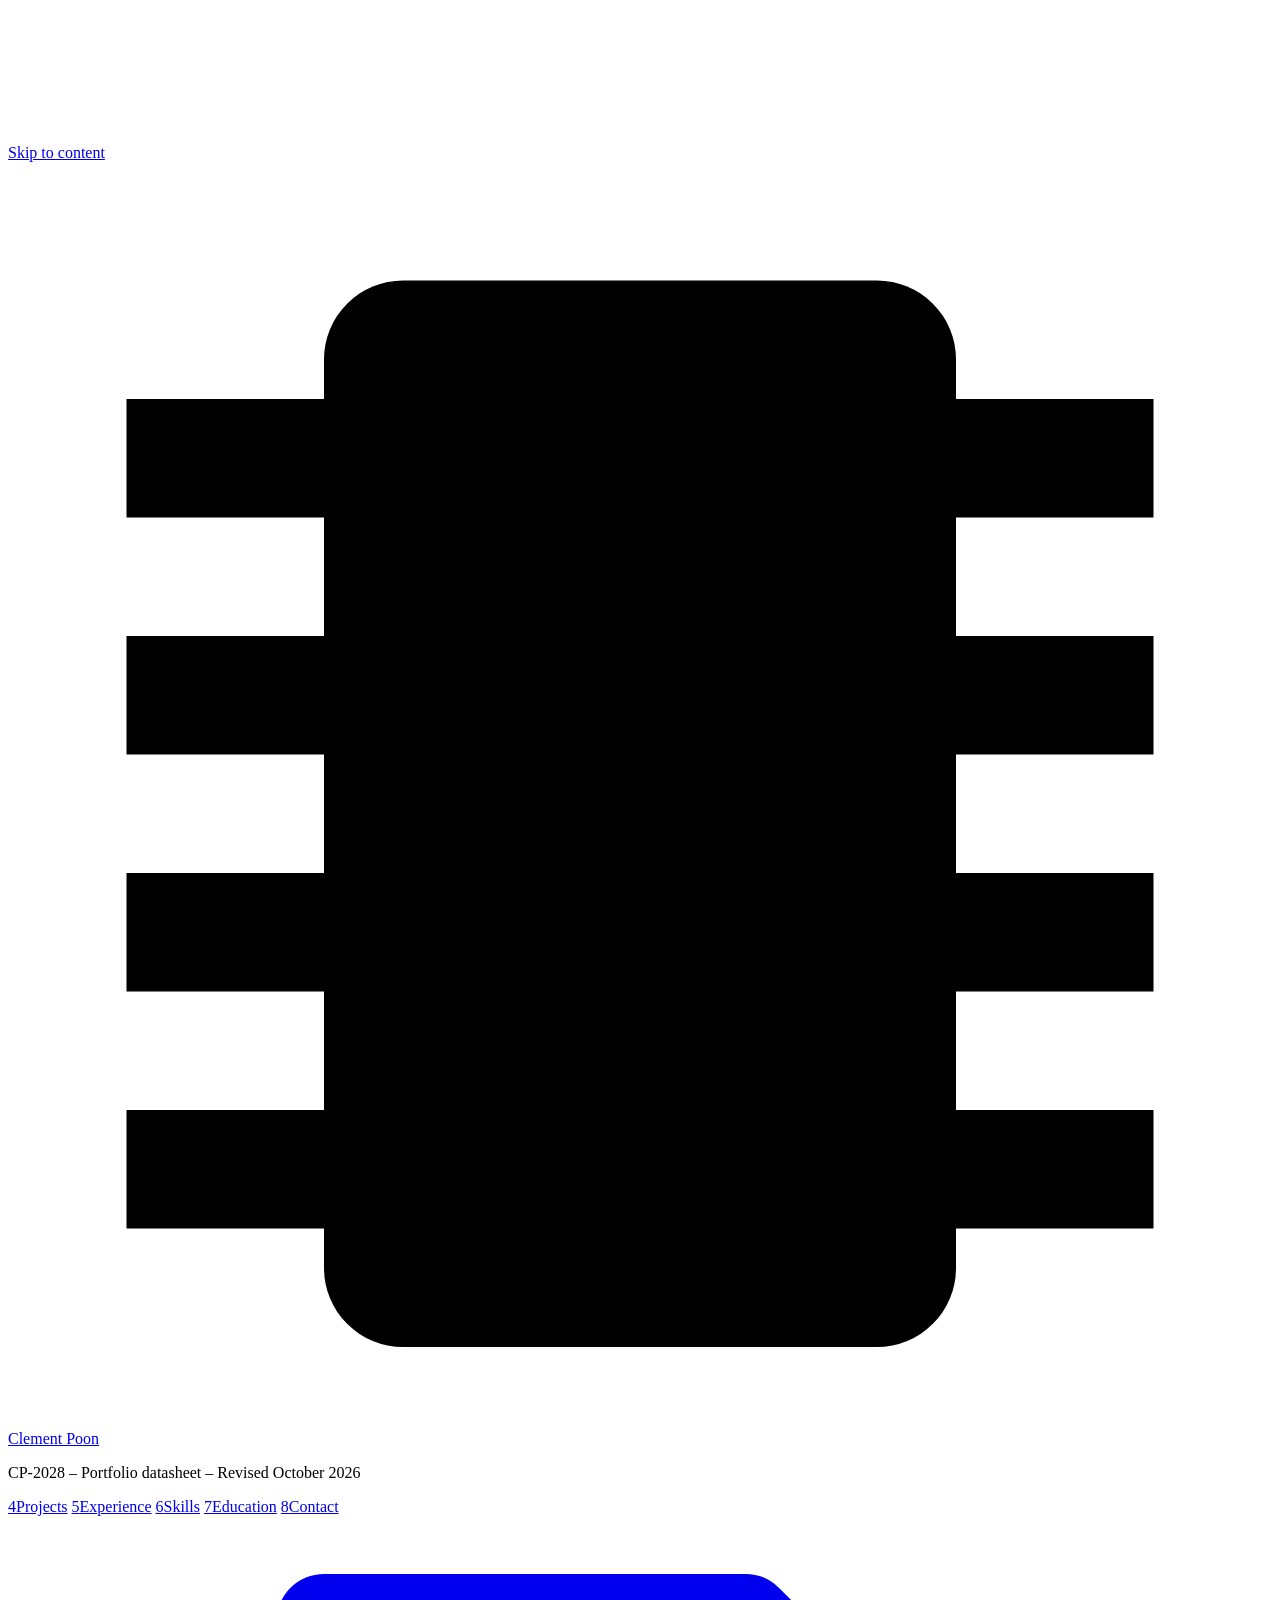
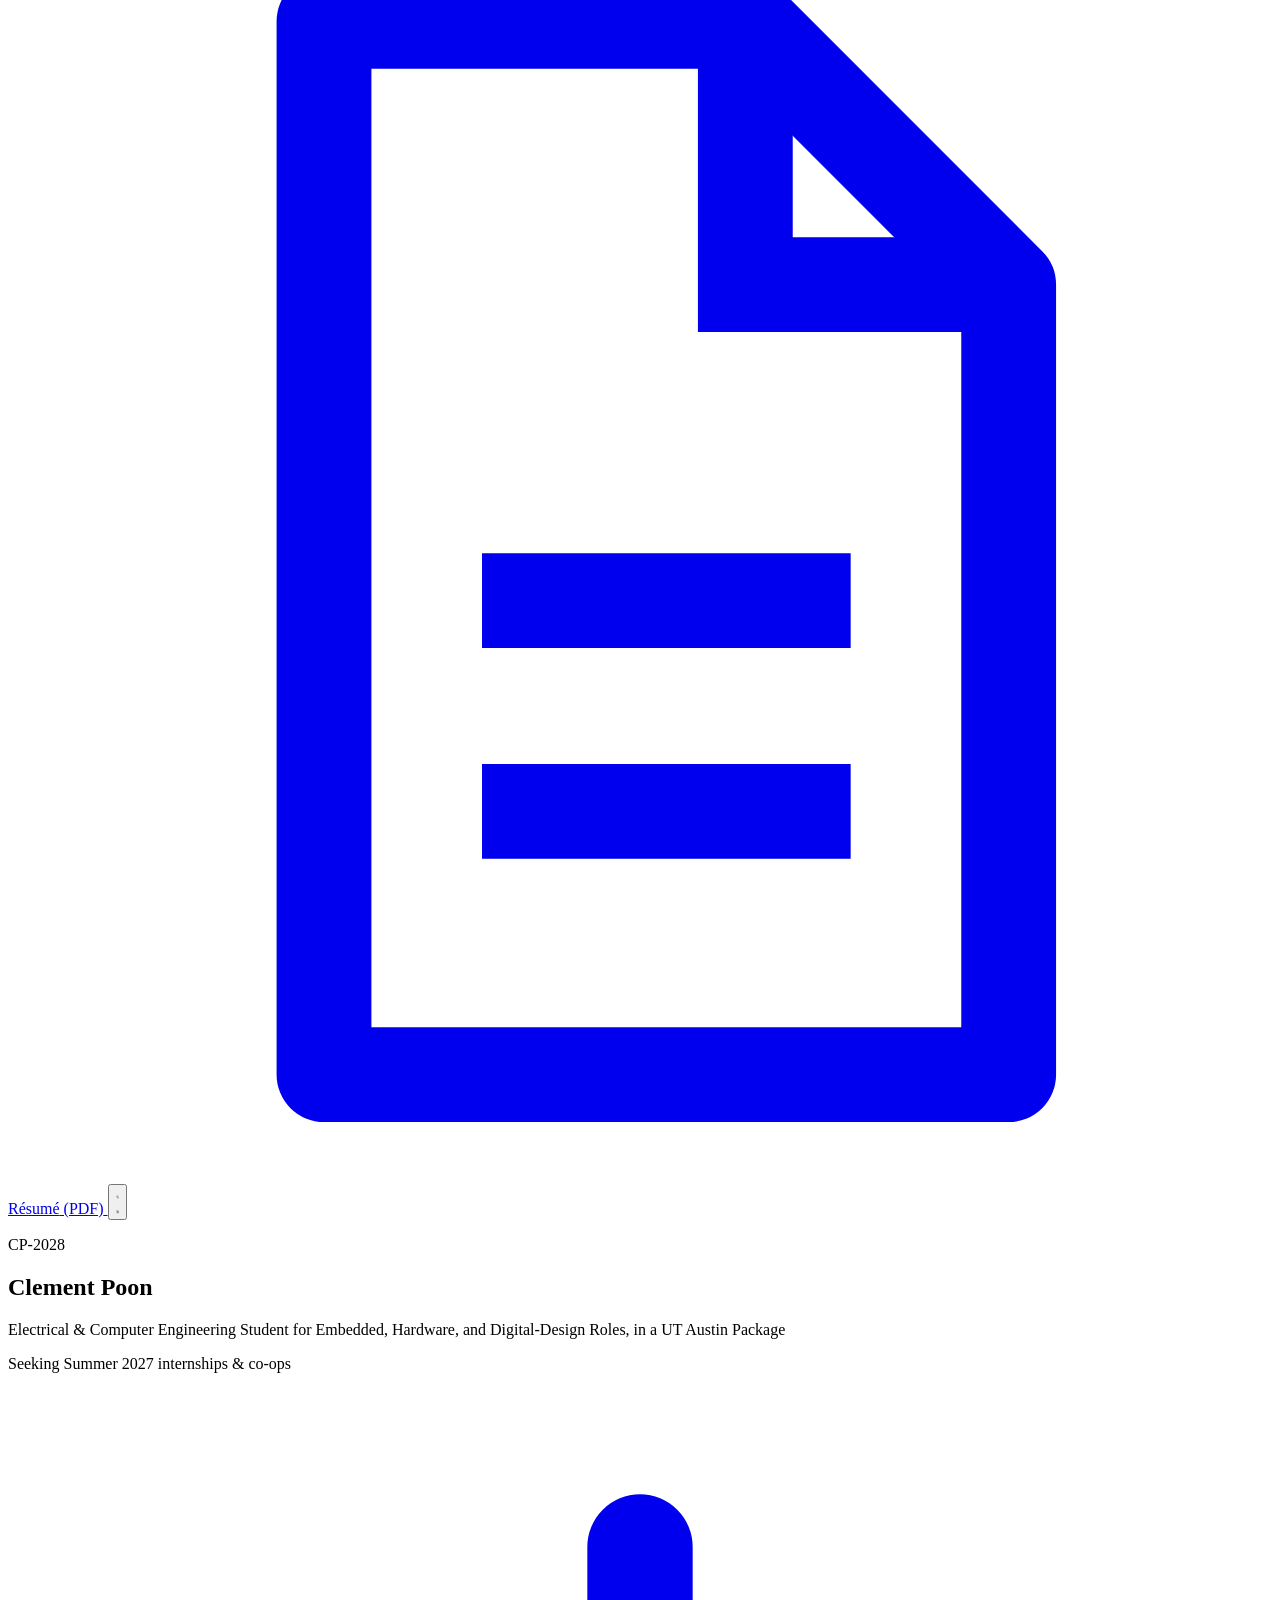
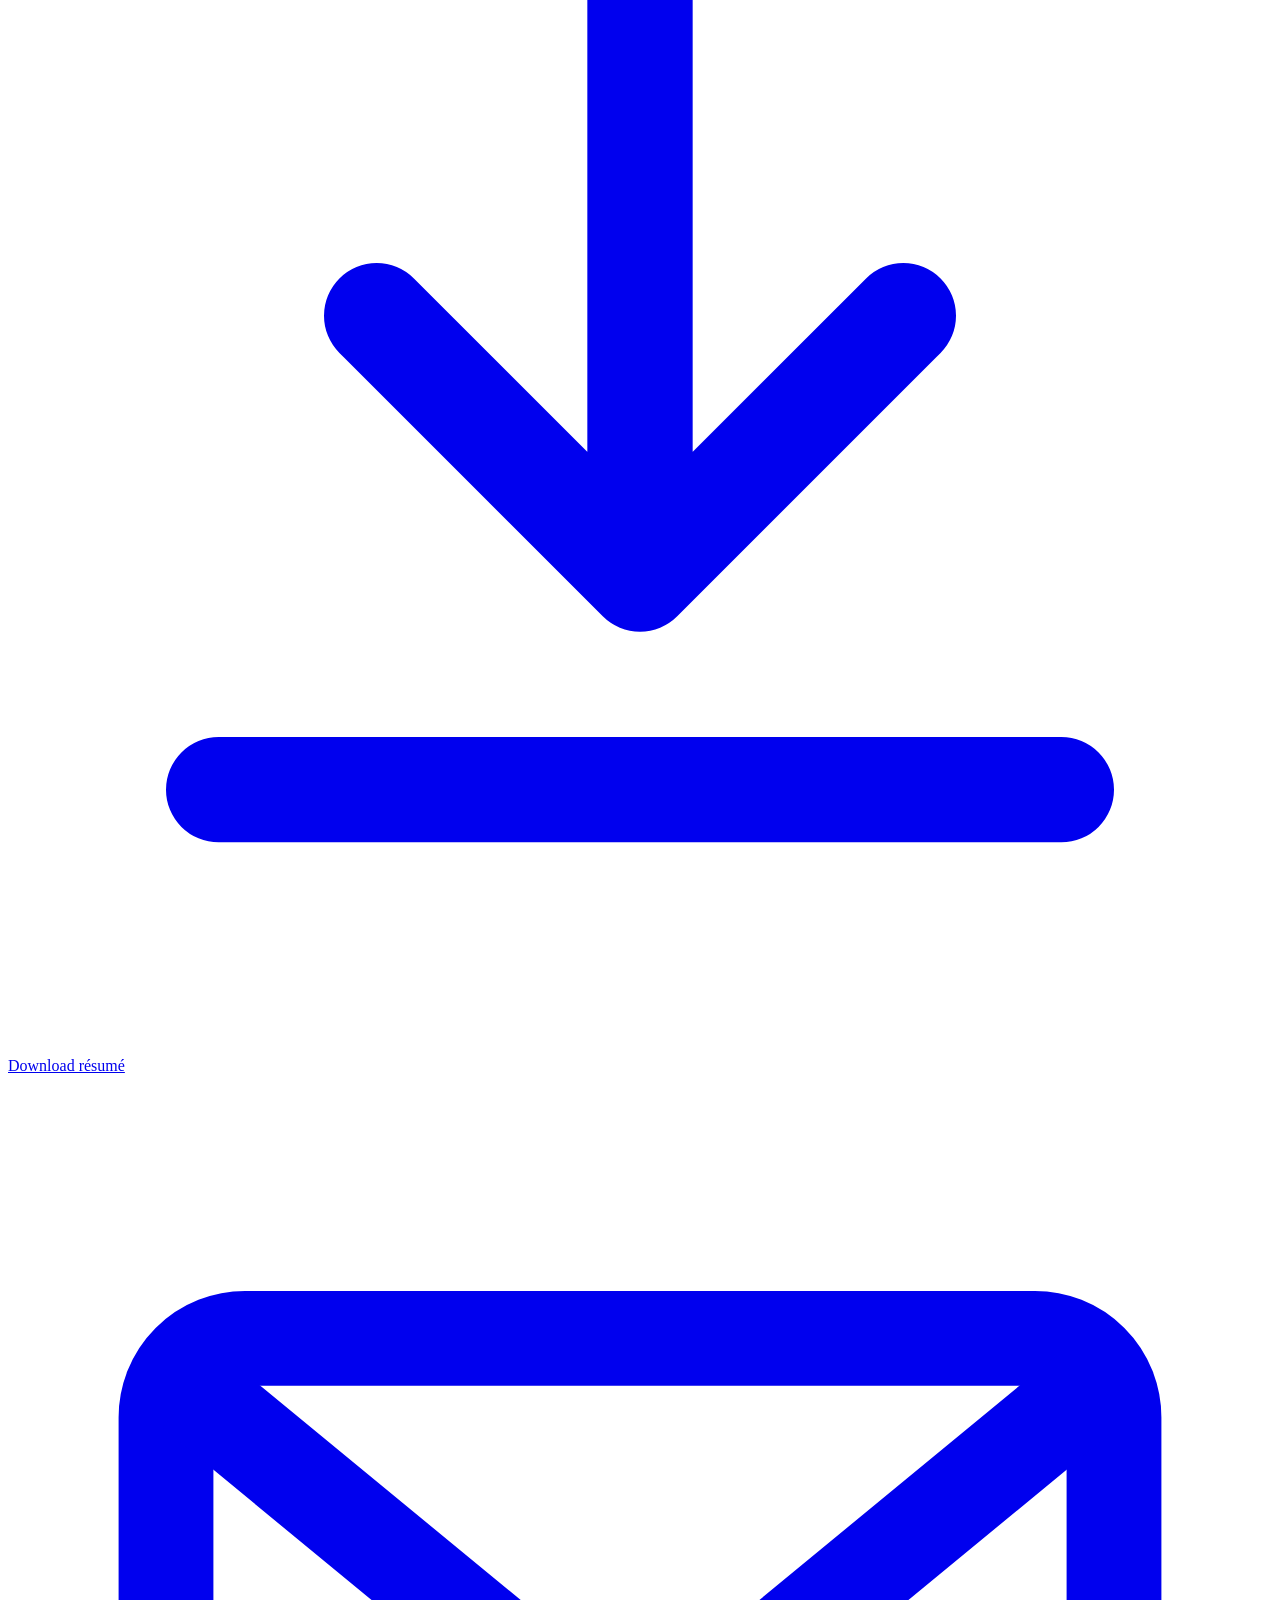
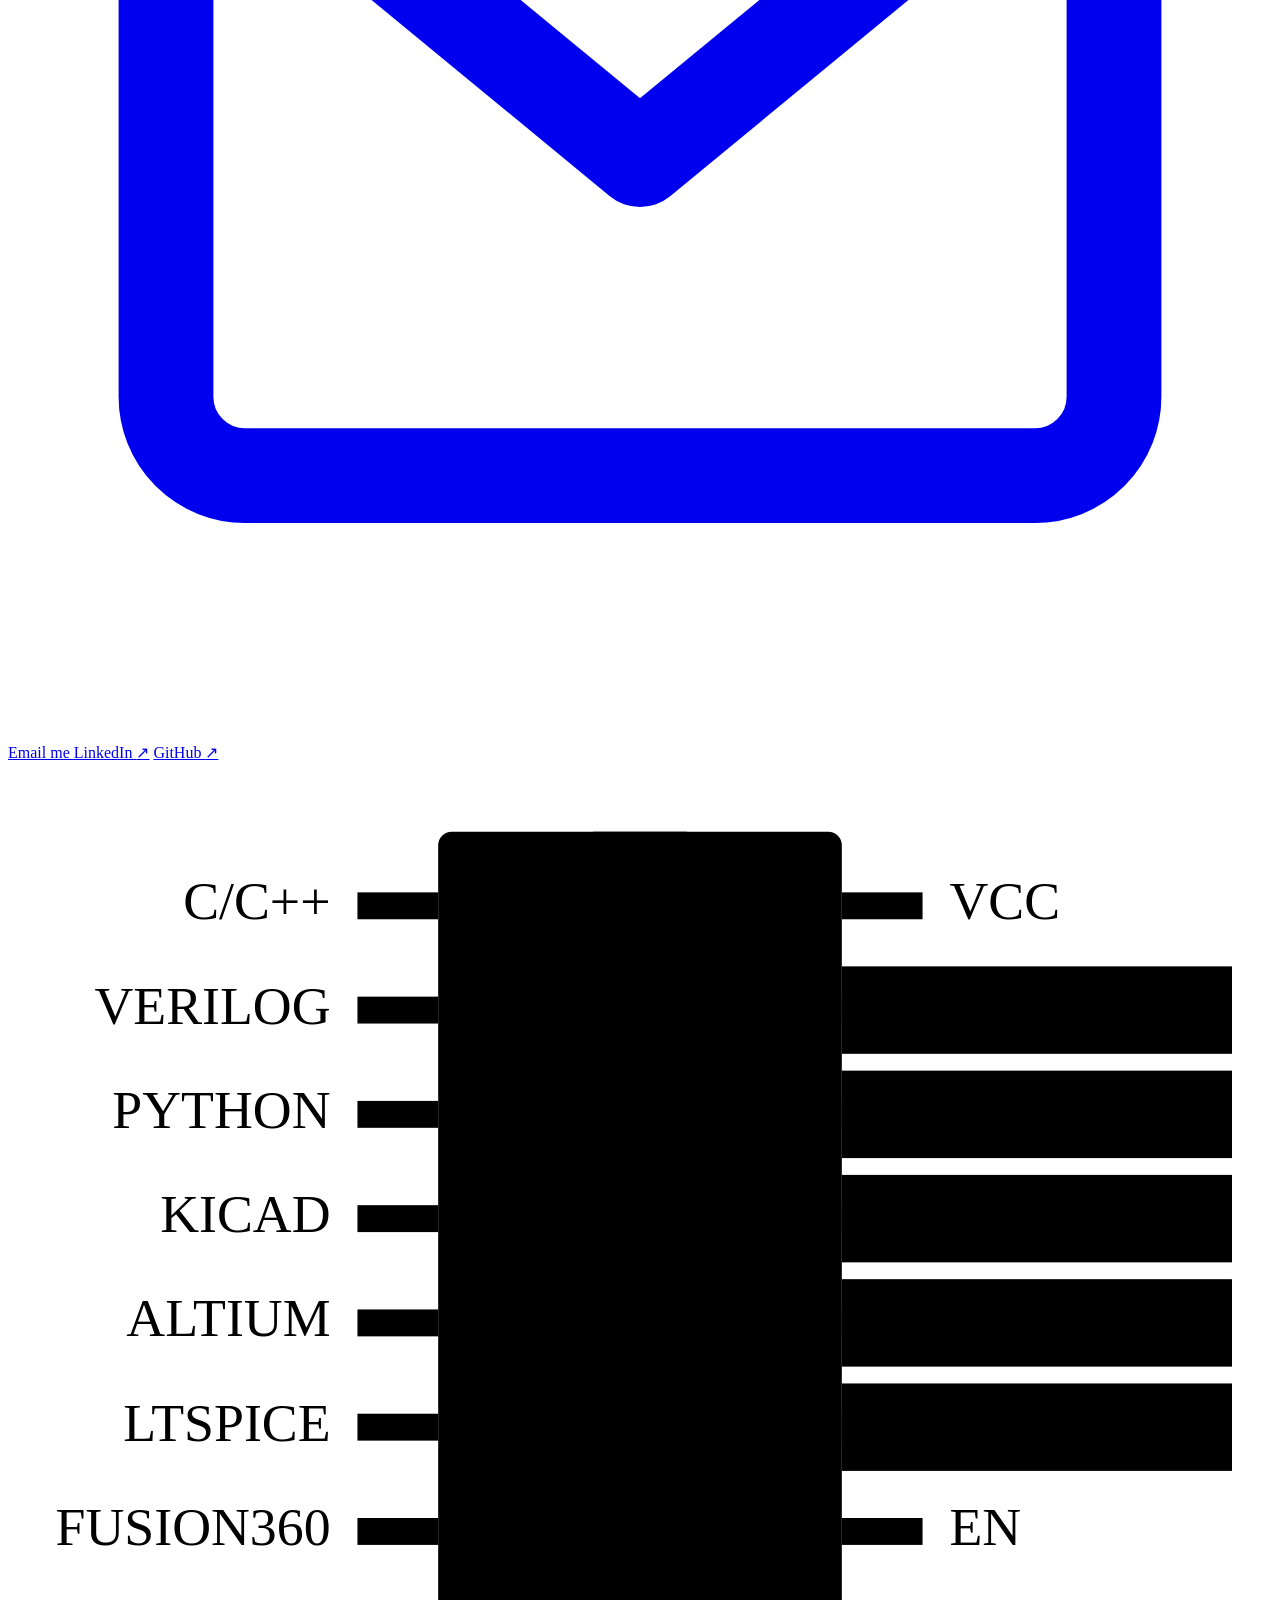
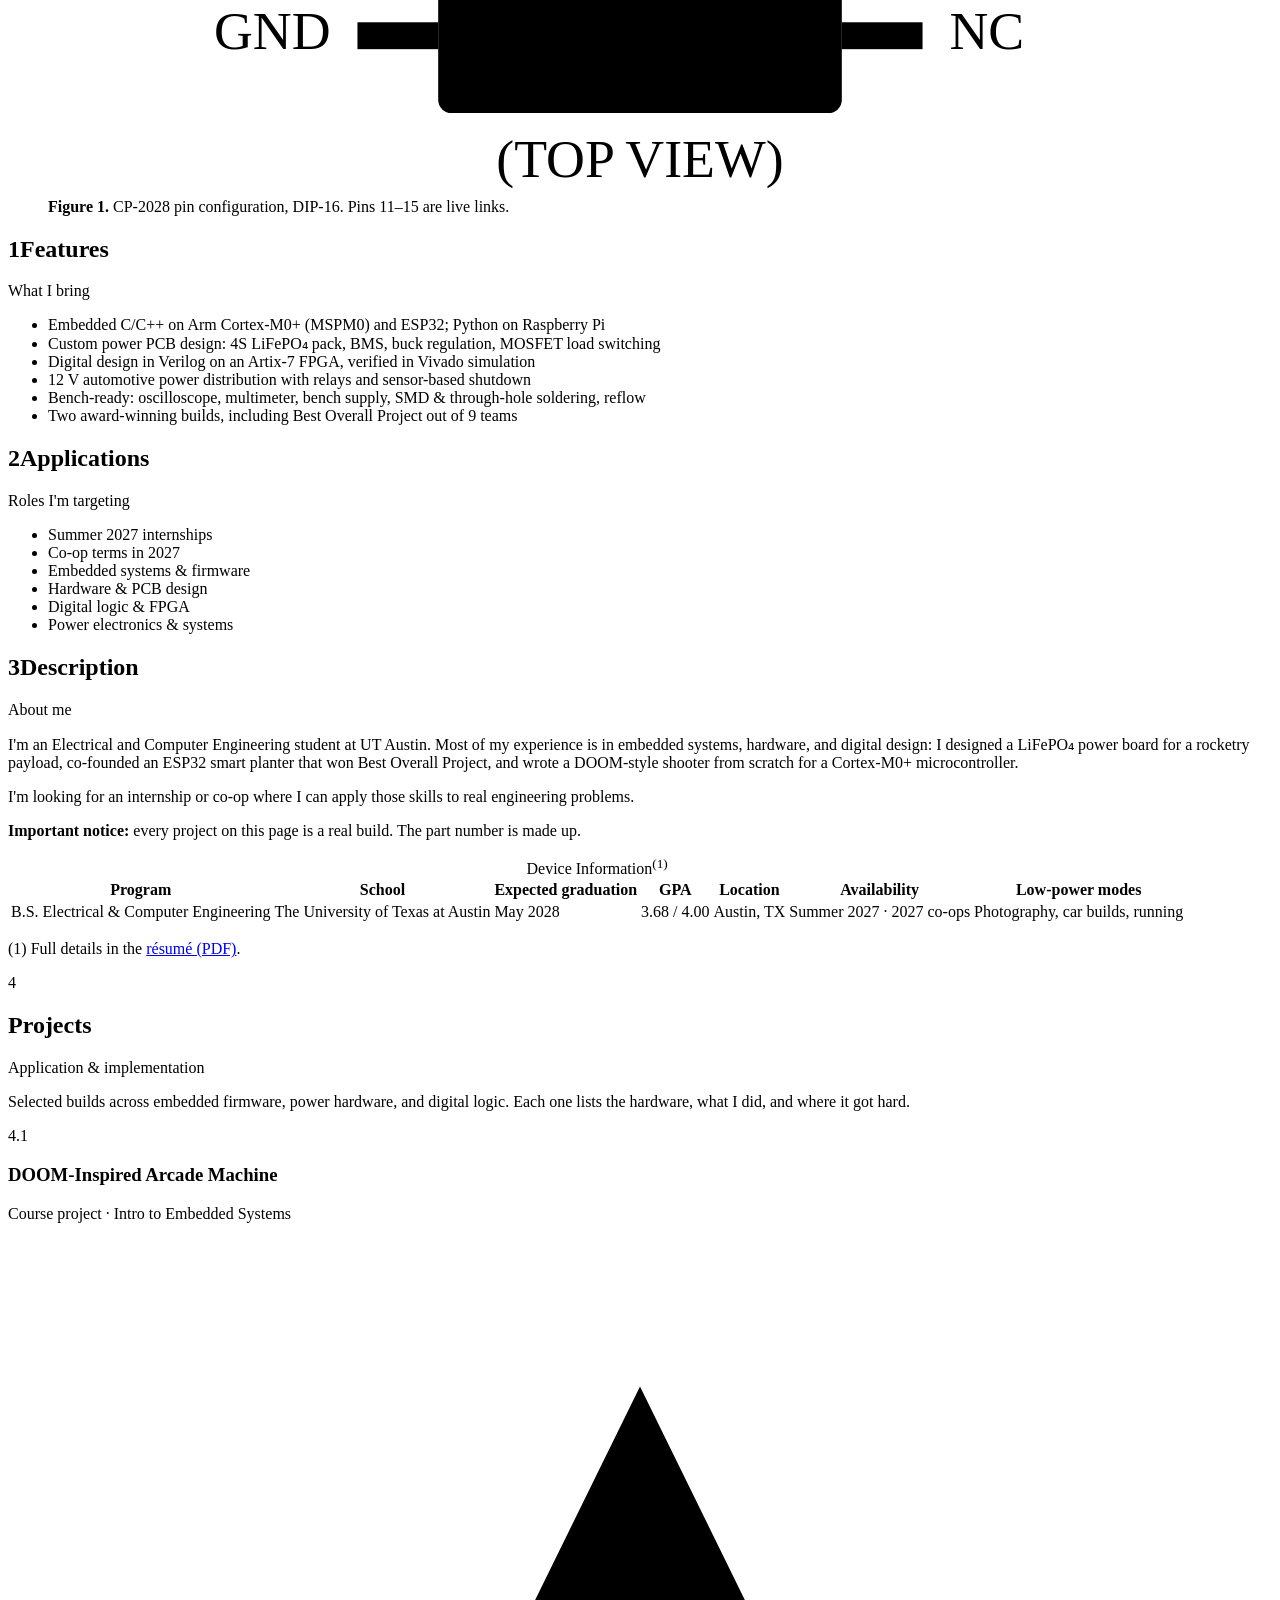
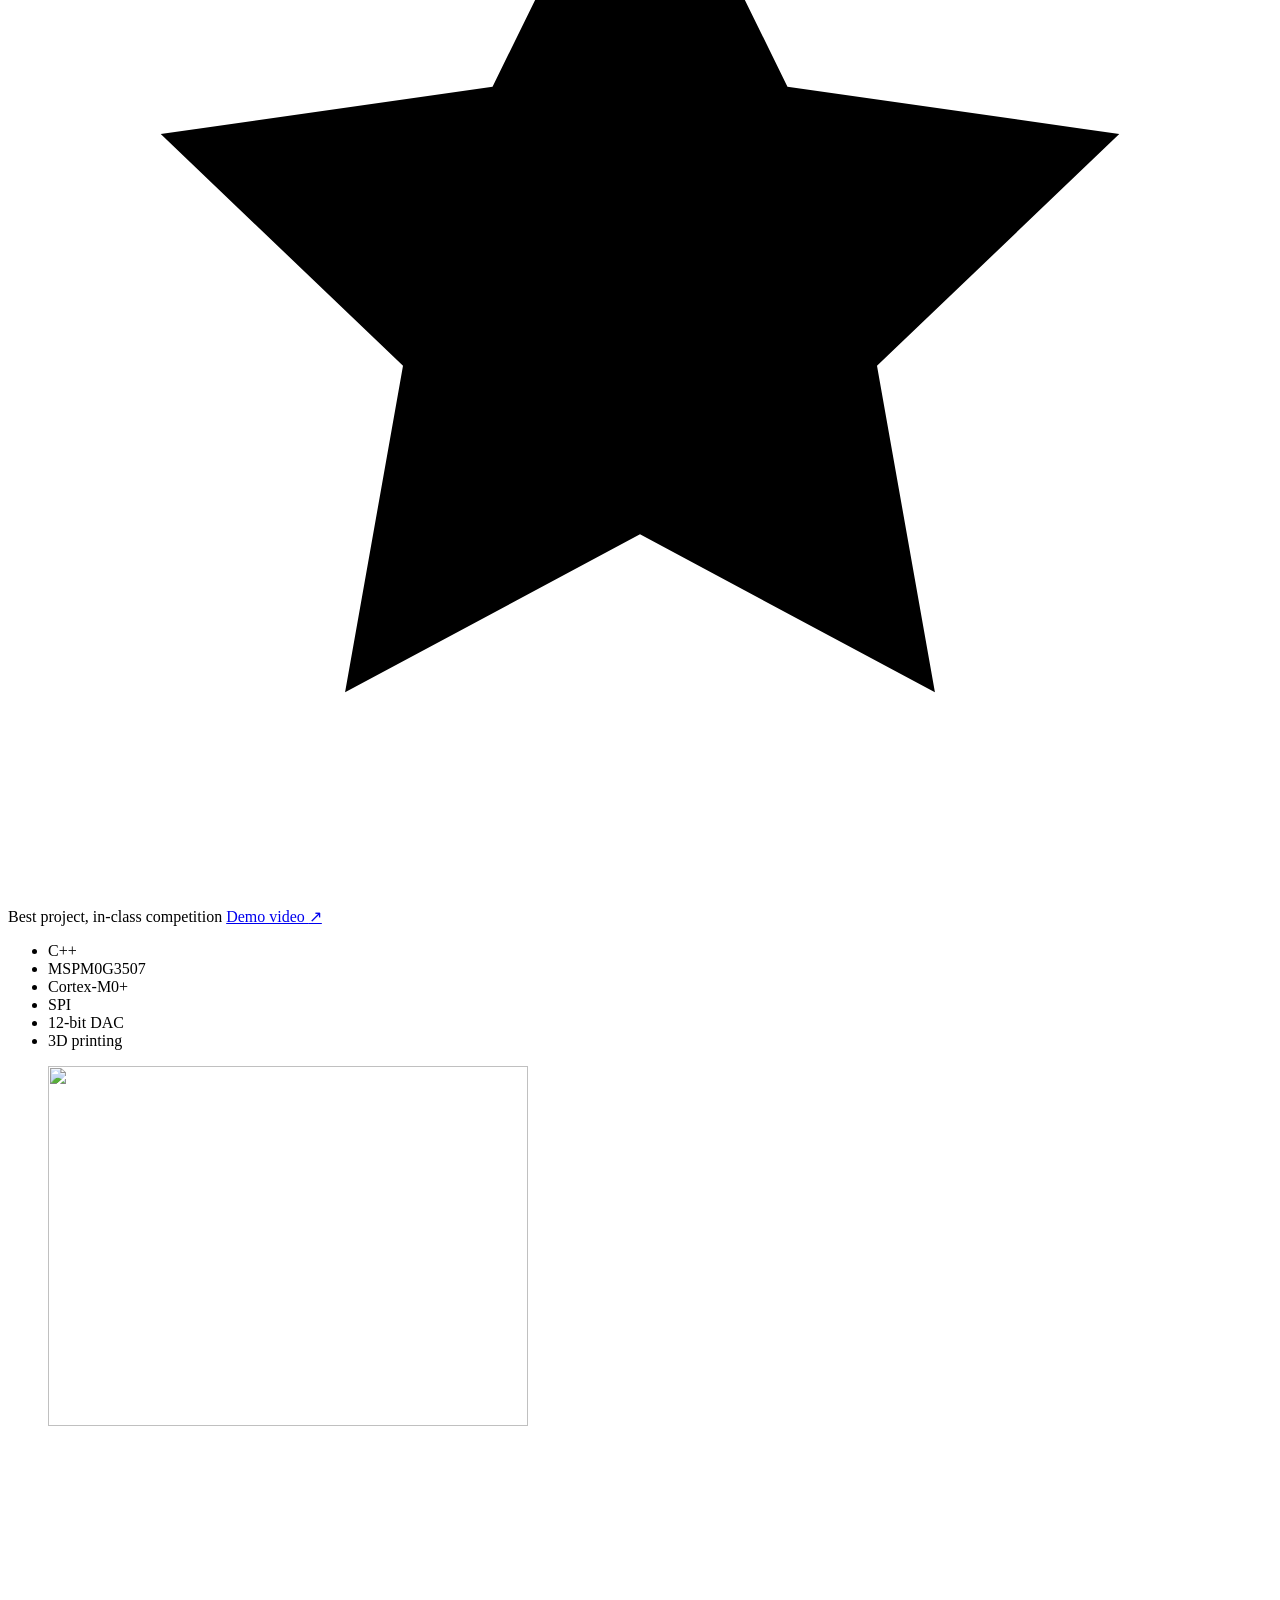
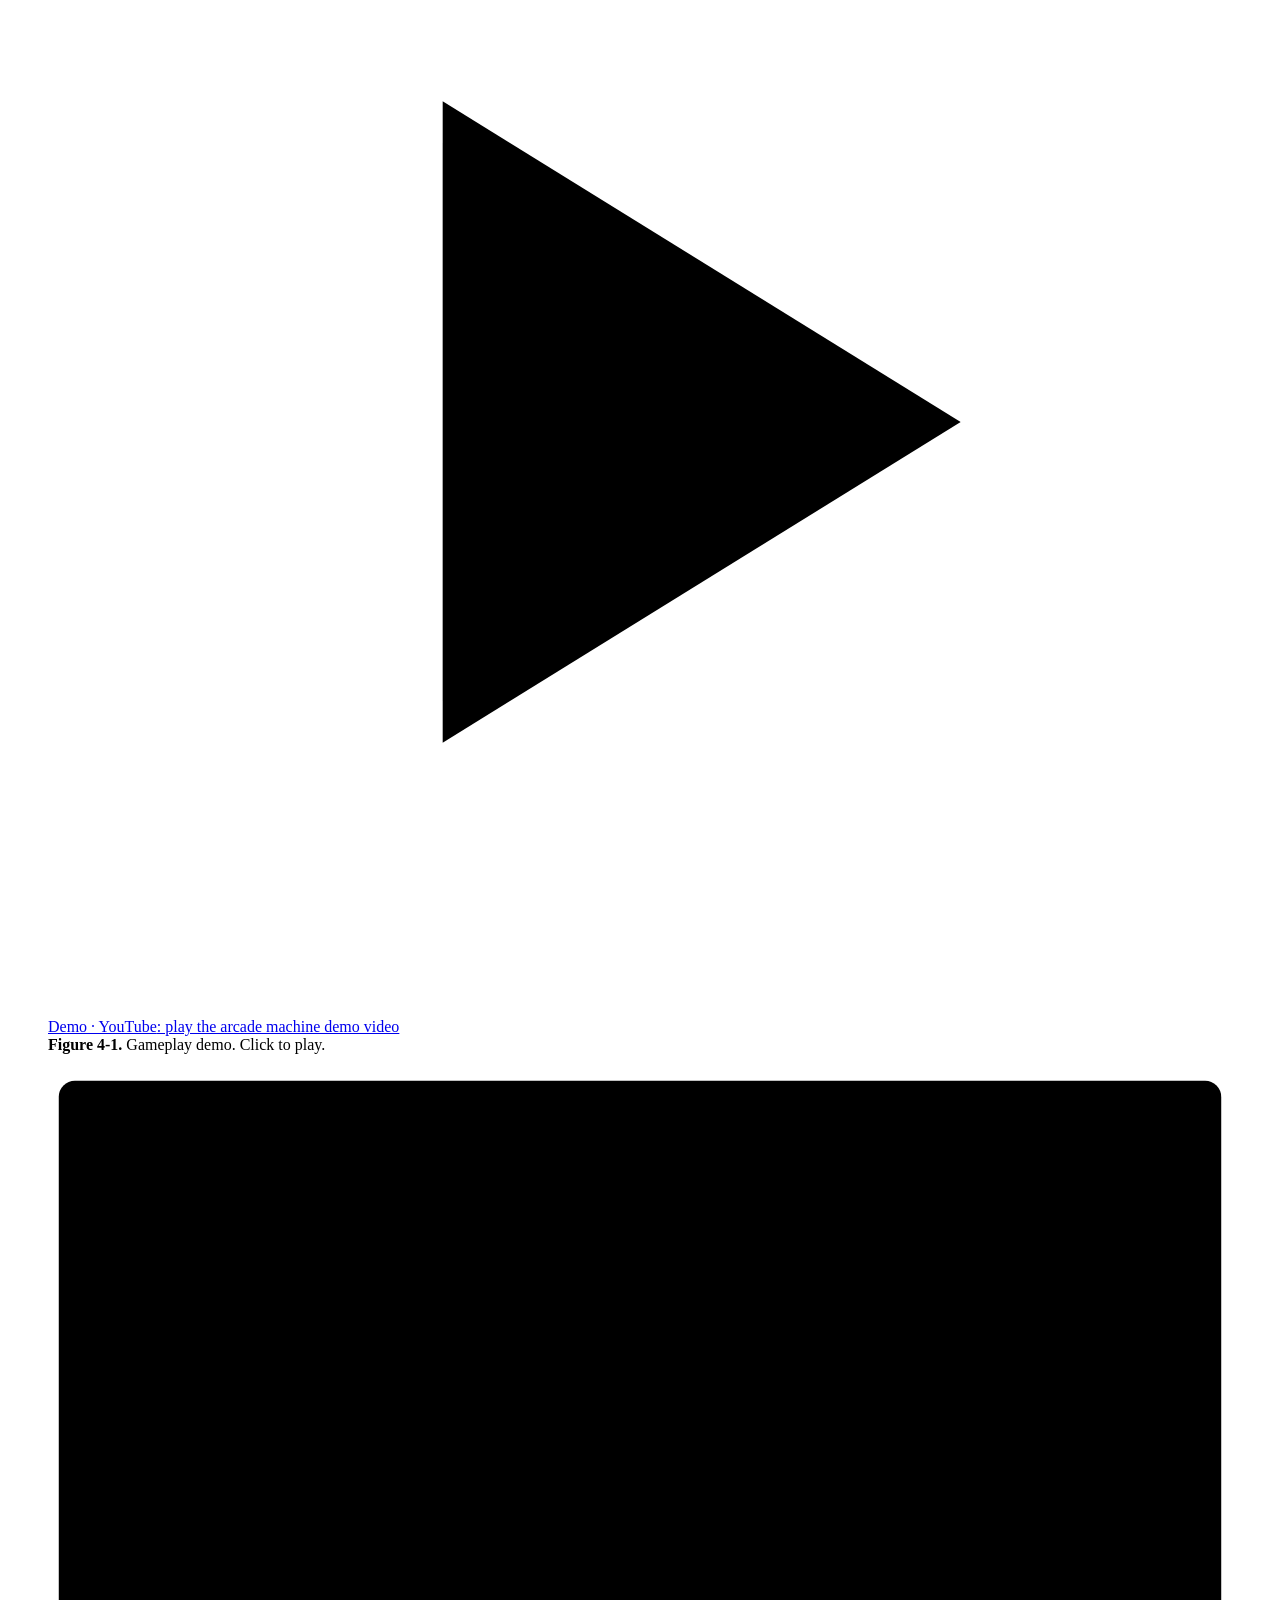
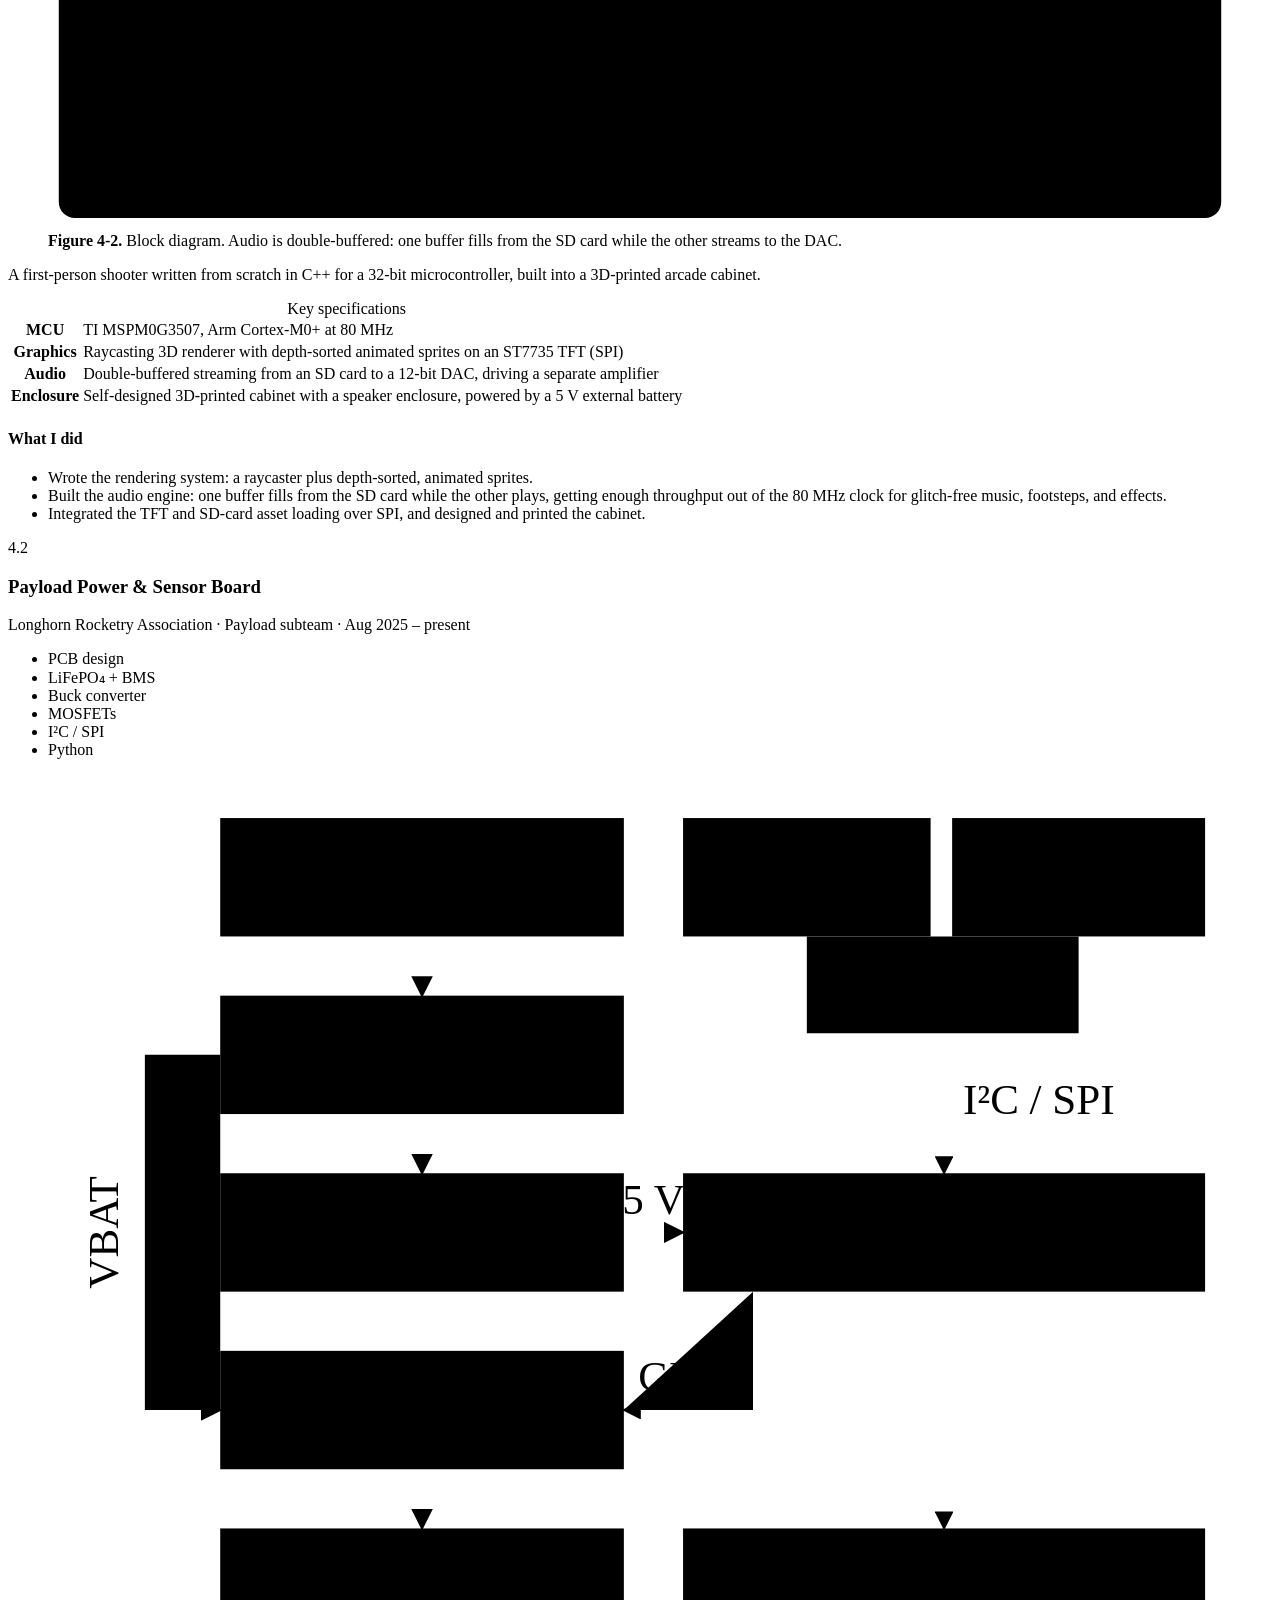
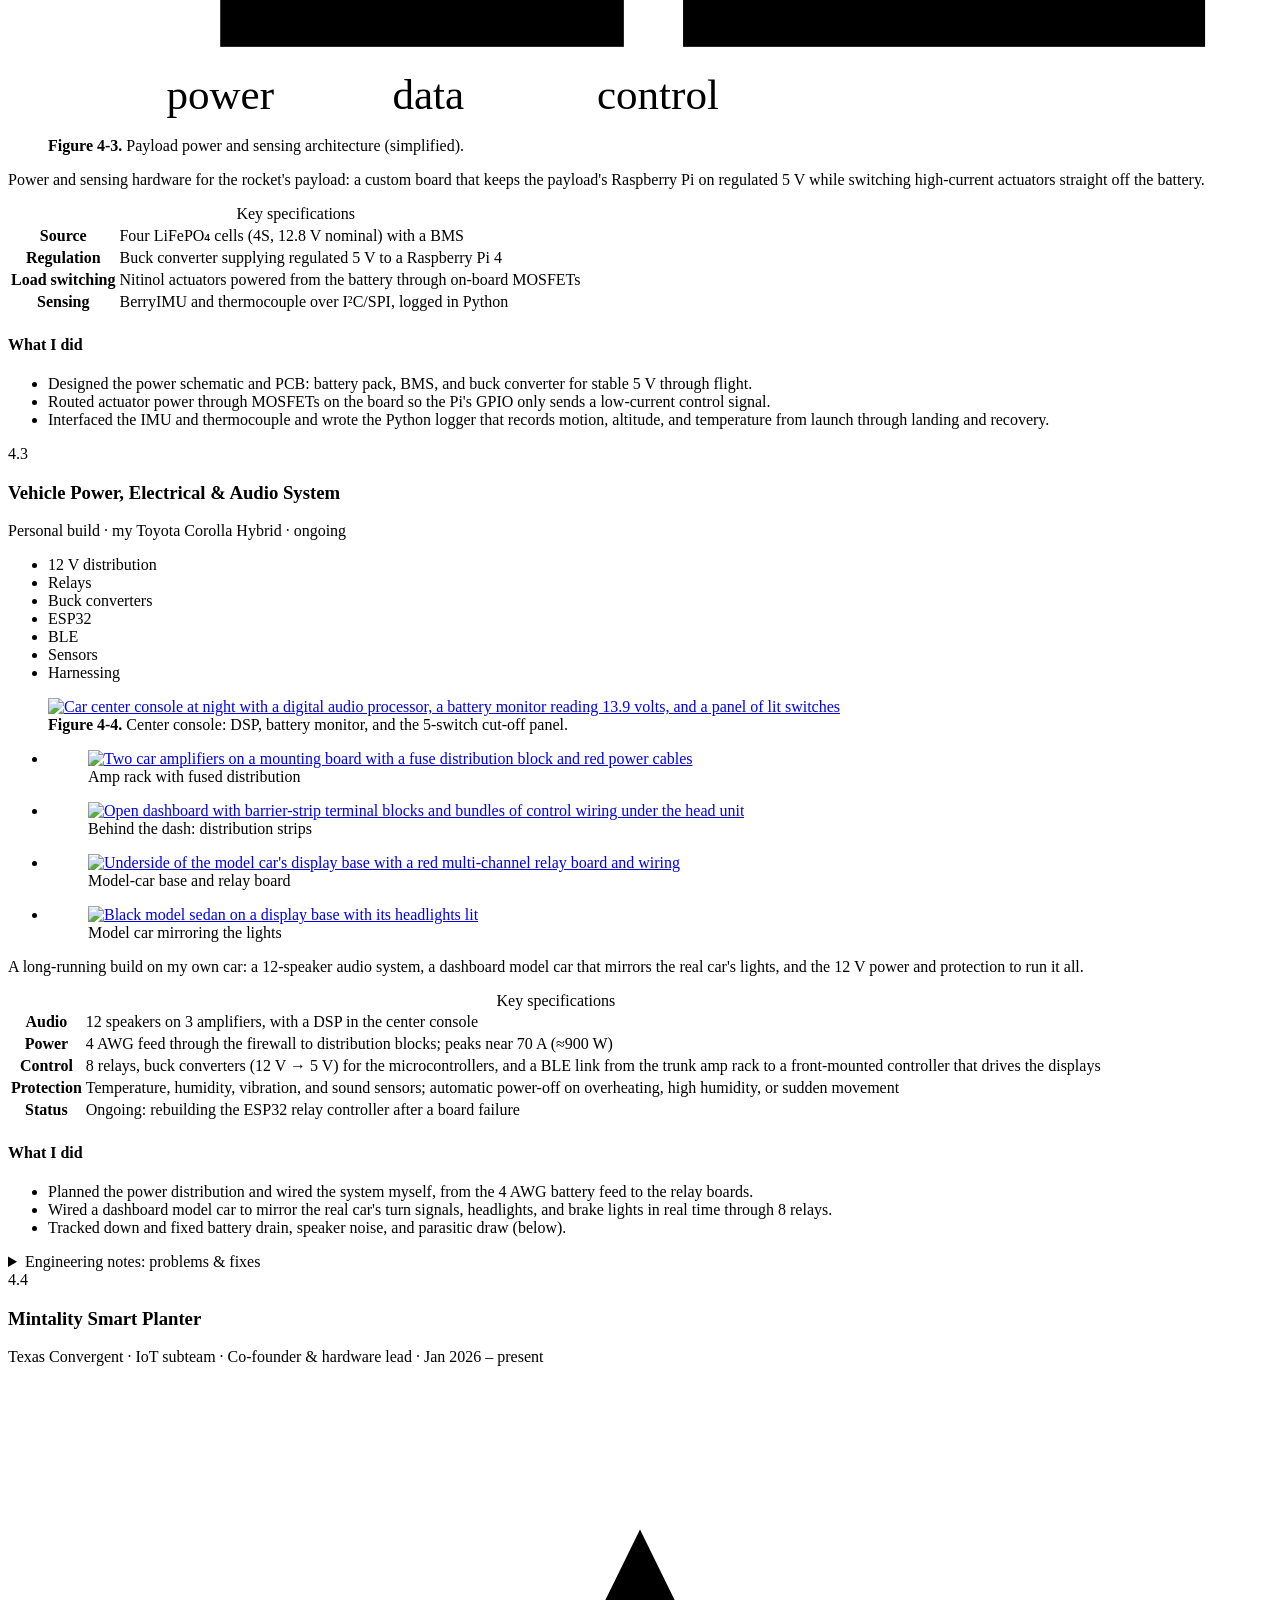
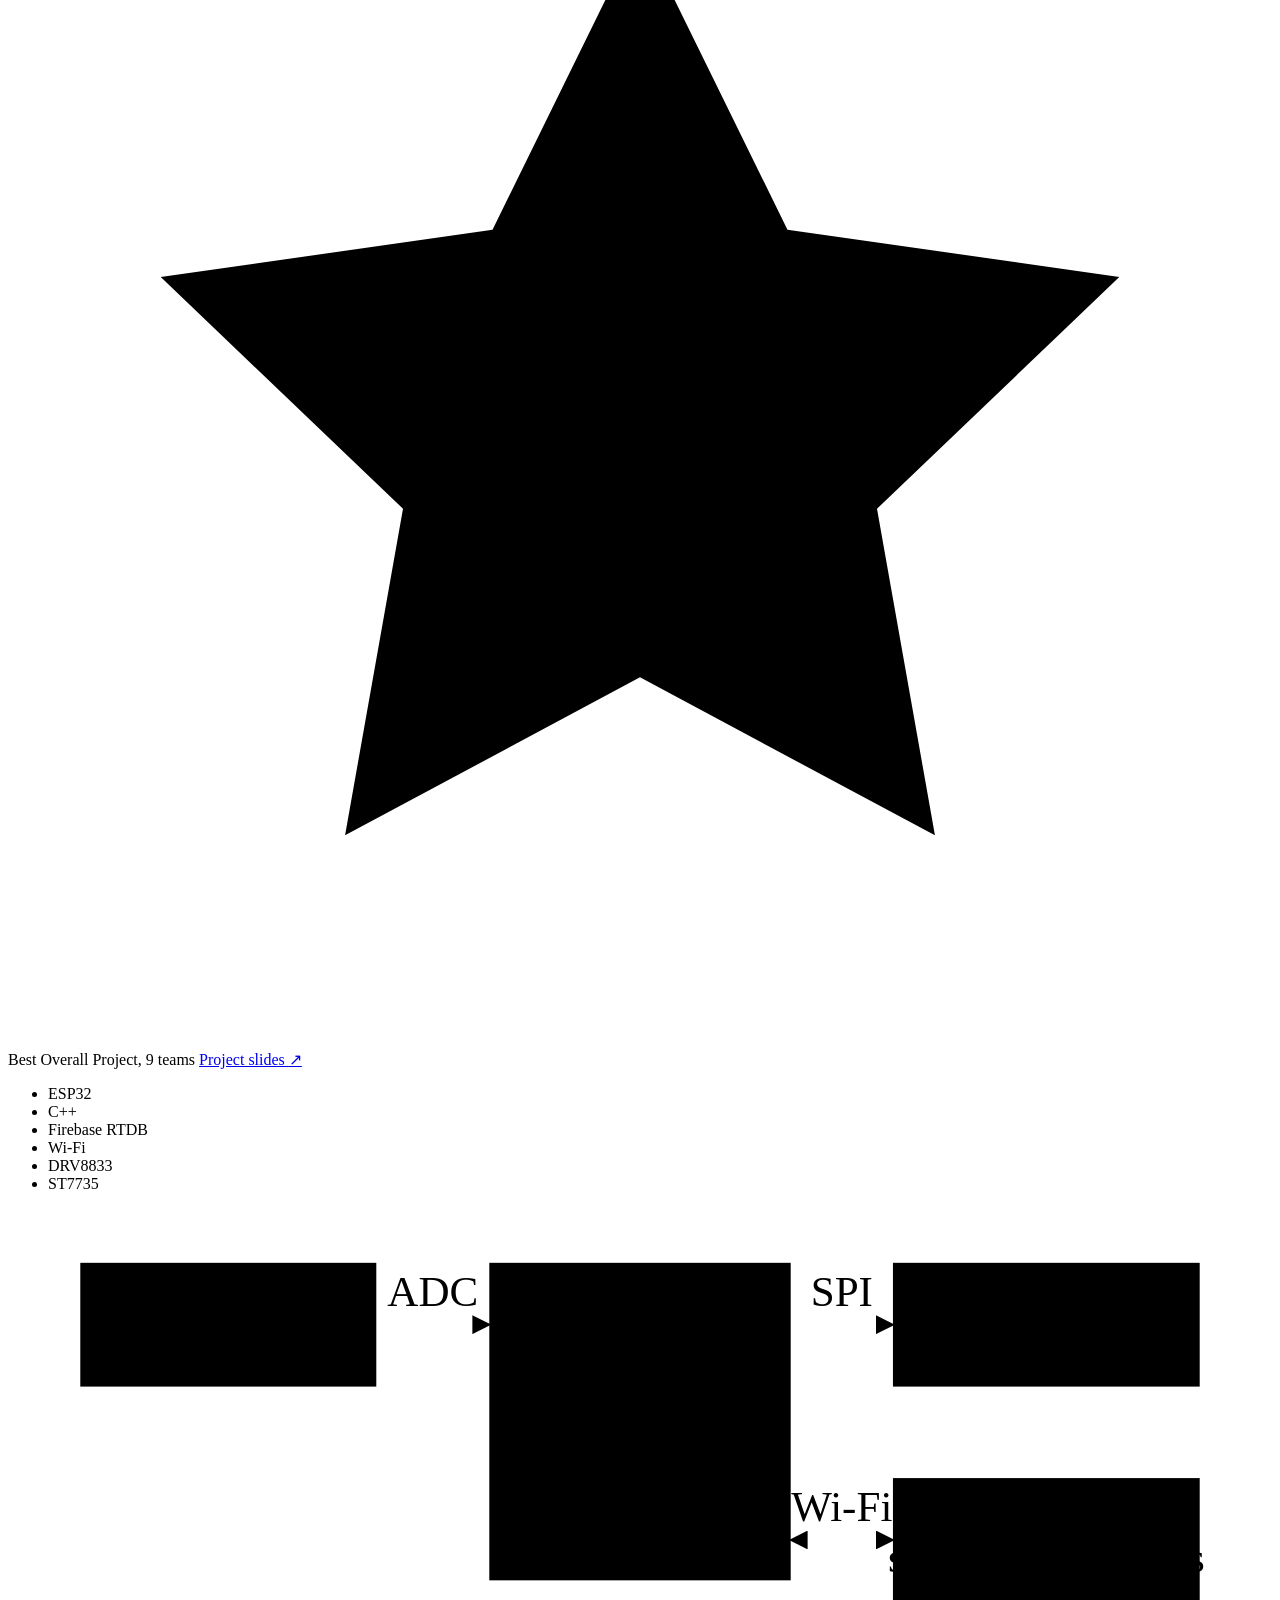
==== index.html @ 7a372265 "Add files via upload" ====
<!doctype html>
<html lang="en">
<head>
<meta charset="utf-8">
<meta name="viewport" content="width=device-width, initial-scale=1">
<title>Clement Poon — Electrical &amp; Computer Engineering Portfolio</title>
<meta name="description" content="Clement Poon is an Electrical and Computer Engineering student at UT Austin (B.S. expected May 2028) working in embedded systems, PCB and power design, and digital logic. Seeking Summer 2027 internships and co-ops.">
<meta name="author" content="Clement Poon">
<!-- If you host somewhere other than https://clementpoon.github.io/, update the URLs in these 4 tags. -->
<link rel="canonical" href="https://clementpoon.github.io/">
<meta property="og:url" content="https://clementpoon.github.io/">
<meta property="og:image" content="https://clementpoon.github.io/assets/img/og-image.png">
<meta name="twitter:image" content="https://clementpoon.github.io/assets/img/og-image.png">
<meta property="og:type" content="website">
<meta property="og:site_name" content="Clement Poon">
<meta property="og:title" content="Clement Poon — Electrical &amp; Computer Engineering">
<meta property="og:description" content="Embedded systems, PCB and power design, and digital logic at UT Austin. Seeking Summer 2027 internships and co-ops.">
<meta property="og:image:width" content="1200">
<meta property="og:image:height" content="630">
<meta property="og:image:alt" content="Clement Poon's portfolio, laid out like a component datasheet">
<meta name="twitter:card" content="summary_large_image">
<meta name="theme-color" content="#ffffff" media="(prefers-color-scheme: light)">
<meta name="theme-color" content="#0e1115" media="(prefers-color-scheme: dark)">
<link rel="icon" href="favicon.svg" type="image/svg+xml">
<link rel="apple-touch-icon" href="assets/img/apple-touch-icon.png">
<script>(function(){try{var t=localStorage.getItem("cp-theme");if(t==="dark"||t==="light"){document.documentElement.setAttribute("data-theme",t);}}catch(e){}})();</script>
<link rel="stylesheet" href="assets/css/style.css">
<script type="application/ld+json">
{
  "@context": "https://schema.org",
  "@type": "Person",
  "name": "Clement Poon",
  "url": "https://clementpoon.github.io/",
  "email": "mailto:ClementP@utexas.edu",
  "description": "Electrical and Computer Engineering student at The University of Texas at Austin focused on embedded systems, hardware, and digital design.",
  "affiliation": { "@type": "CollegeOrUniversity", "name": "The University of Texas at Austin" },
  "address": { "@type": "PostalAddress", "addressLocality": "Austin", "addressRegion": "TX", "addressCountry": "US" },
  "knowsAbout": ["Embedded systems", "PCB design", "Power electronics", "Verilog", "FPGA", "C++"],
  "sameAs": ["https://www.linkedin.com/in/clement-poon/", "https://github.com/ClementPoon"]
}
</script>
</head>
<body>
<a class="skip" href="#main">Skip to content</a>

<!-- Shared arrowheads for the block diagrams -->
<svg class="svg-defs" aria-hidden="true" focusable="false">
  <defs>
    <marker id="ah" viewBox="0 0 10 10" refX="9" refY="5" markerWidth="7" markerHeight="7" markerUnits="userSpaceOnUse" orient="auto-start-reverse"><path class="ah" d="M0 0L10 5L0 10z"/></marker>
    <marker id="ah-p" viewBox="0 0 10 10" refX="9" refY="5" markerWidth="8" markerHeight="8" markerUnits="userSpaceOnUse" orient="auto-start-reverse"><path class="ah-p" d="M0 0L10 5L0 10z"/></marker>
    <marker id="ah-c" viewBox="0 0 10 10" refX="9" refY="5" markerWidth="7" markerHeight="7" markerUnits="userSpaceOnUse" orient="auto-start-reverse"><path class="ah-c" d="M0 0L10 5L0 10z"/></marker>
  </defs>
</svg>

<header class="masthead">
  <div class="wrap masthead__row">
    <a class="brand" href="#top" aria-label="Clement Poon, back to top">
      <svg viewBox="0 0 32 32" aria-hidden="true"><g class="brand__pins"><rect x="3" y="6" width="5" height="3"/><rect x="3" y="12" width="5" height="3"/><rect x="3" y="18" width="5" height="3"/><rect x="3" y="24" width="5" height="3"/><rect x="24" y="6" width="5" height="3"/><rect x="24" y="12" width="5" height="3"/><rect x="24" y="18" width="5" height="3"/><rect x="24" y="24" width="5" height="3"/></g><rect class="brand__body" x="8" y="3" width="16" height="27" rx="2"/><circle class="brand__dot" cx="12.5" cy="8" r="1.9"/></svg>
      <span>Clement Poon</span>
    </a>
    <p class="docno">CP-2028 – Portfolio datasheet – Revised October 2026</p>
  </div>
  <nav class="tabs" aria-label="Sections">
    <div class="wrap tabs__row">
      <div class="tabs__links">
        <a class="tab" href="#projects"><span class="tab__n">4</span>Projects</a>
        <a class="tab" href="#experience"><span class="tab__n">5</span>Experience</a>
        <a class="tab" href="#skills"><span class="tab__n">6</span>Skills</a>
        <a class="tab" href="#education"><span class="tab__n">7</span>Education</a>
        <a class="tab" href="#contact"><span class="tab__n">8</span>Contact</a>
      </div>
      <div class="tabs__actions">
        <a class="btn btn--sm" href="assets/Clement_Poon_Resume.pdf" target="_blank" rel="noopener">
          <svg viewBox="0 0 24 24" aria-hidden="true"><path d="M6 2h8l5 5v15H6z" fill="none" stroke="currentColor" stroke-width="1.8" stroke-linejoin="round"/><path d="M14 2v5h5M9 13h7M9 17h7" fill="none" stroke="currentColor" stroke-width="1.8"/></svg>
          <span>Résumé<span class="hide-sm"> (PDF)</span></span>
        </a>
        <button class="icon-btn" type="button" data-theme-toggle aria-label="Switch color theme" aria-pressed="false">
          <svg class="i-moon" viewBox="0 0 24 24" aria-hidden="true"><path d="M20 14.5A8 8 0 0 1 9.5 4a8 8 0 1 0 10.5 10.5z" fill="none" stroke="currentColor" stroke-width="1.8" stroke-linejoin="round"/></svg>
          <svg class="i-sun" viewBox="0 0 24 24" aria-hidden="true"><circle cx="12" cy="12" r="4.2" fill="none" stroke="currentColor" stroke-width="1.8"/><path d="M12 2v2.5M12 19.5V22M2 12h2.5M19.5 12H22M4.9 4.9l1.8 1.8M17.3 17.3l1.8 1.8M4.9 19.1l1.8-1.8M17.3 6.7l1.8-1.8" stroke="currentColor" stroke-width="1.8" stroke-linecap="round"/></svg>
        </button>
      </div>
    </div>
  </nav>
</header>

<main id="main">

  <!-- ================================ HERO ================================ -->
  <section class="wrap hero" id="top" aria-labelledby="name">
    <div class="hero__text">
      <p class="overline">CP-2028</p>
      <h1 id="name">Clement Poon</h1>
      <p class="dtitle">Electrical &amp; Computer Engineering Student for Embedded, Hardware, and Digital-Design Roles, in a UT&nbsp;Austin Package</p>
      <p class="status"><span class="led" aria-hidden="true"></span>Seeking Summer 2027 internships &amp; co-ops</p>
      <div class="cta">
        <a class="btn btn--primary" href="assets/Clement_Poon_Resume.pdf" target="_blank" rel="noopener">
          <svg viewBox="0 0 24 24" aria-hidden="true"><path d="M12 3v12m0 0l-5-5m5 5l5-5M4 19h16" fill="none" stroke="currentColor" stroke-width="2" stroke-linecap="round" stroke-linejoin="round"/></svg>
          Download résumé
        </a>
        <a class="btn" href="mailto:ClementP@utexas.edu?subject=Internship%20%2F%20co-op%20opportunity">
          <svg viewBox="0 0 24 24" aria-hidden="true"><rect x="3" y="5" width="18" height="14" rx="1.5" fill="none" stroke="currentColor" stroke-width="1.8"/><path d="M3.5 6l8.5 7 8.5-7" fill="none" stroke="currentColor" stroke-width="1.8" stroke-linejoin="round"/></svg>
          Email me
        </a>
        <a class="btn" href="https://www.linkedin.com/in/clement-poon/" target="_blank" rel="noopener noreferrer">LinkedIn <span aria-hidden="true">↗</span></a>
        <a class="btn" href="https://github.com/ClementPoon" target="_blank" rel="noopener noreferrer">GitHub <span aria-hidden="true">↗</span></a>
      </div>
    </div>

    <figure class="hero__fig figure">
      <div class="figure__frame figure__frame--pins">
        <svg class="dg dg--pins" viewBox="44 4 352 302" role="group" aria-labelledby="f1t">
          <title id="f1t">CP-2028 pin configuration. Pins 1 to 7 list skills; pins 11 to 15 are links.</title>
          <rect class="chip" x="160" y="20" width="120" height="262" rx="4"/>
          <path class="notch" d="M206 20a14 14 0 0 0 28 0"/>
          <circle class="pin1" cx="176" cy="31" r="2.6"/>
          <text class="chip-pn" x="220" y="144" text-anchor="middle">CP-2028</text>
          <text class="chip-sub" x="220" y="162" text-anchor="middle">ECE</text>
          <text class="chip-sub" x="220" y="176" text-anchor="middle">UT AUSTIN</text>
          <!-- left side: pins 1–8 -->
          <g class="pinrow">
            <rect class="lead" x="136" y="38" width="24" height="8"/><text class="pin-no" x="168" y="45.5">1</text><text class="pin-name" x="128" y="46" text-anchor="end">C/C++</text>
            <rect class="lead" x="136" y="69" width="24" height="8"/><text class="pin-no" x="168" y="76.5">2</text><text class="pin-name" x="128" y="77" text-anchor="end">VERILOG</text>
            <rect class="lead" x="136" y="100" width="24" height="8"/><text class="pin-no" x="168" y="107.5">3</text><text class="pin-name" x="128" y="108" text-anchor="end">PYTHON</text>
            <rect class="lead" x="136" y="131" width="24" height="8"/><text class="pin-no" x="168" y="138.5">4</text><text class="pin-name" x="128" y="139" text-anchor="end">KICAD</text>
            <rect class="lead" x="136" y="162" width="24" height="8"/><text class="pin-no" x="168" y="169.5">5</text><text class="pin-name" x="128" y="170" text-anchor="end">ALTIUM</text>
            <rect class="lead" x="136" y="193" width="24" height="8"/><text class="pin-no" x="168" y="200.5">6</text><text class="pin-name" x="128" y="201" text-anchor="end">LTSPICE</text>
            <rect class="lead" x="136" y="224" width="24" height="8"/><text class="pin-no" x="168" y="231.5">7</text><text class="pin-name" x="128" y="232" text-anchor="end">FUSION360</text>
            <rect class="lead" x="136" y="255" width="24" height="8"/><text class="pin-no" x="168" y="262.5">8</text><text class="pin-name pin-name--pwr" x="128" y="263" text-anchor="end">GND</text>
          </g>
          <!-- right side: pins 16 (top) to 9 (bottom) -->
          <g class="pinrow">
            <rect class="lead" x="280" y="38" width="24" height="8"/><text class="pin-no" x="272" y="45.5" text-anchor="end">16</text><text class="pin-name pin-name--pwr" x="312" y="46">VCC</text>
            <a class="pin-link" href="assets/Clement_Poon_Resume.pdf" target="_blank" rel="noopener"><rect class="hit" x="280" y="60" width="116" height="26"/><rect class="lead" x="280" y="69" width="24" height="8"/><text class="pin-name" x="312" y="77">RESUME</text></a><text class="pin-no" x="272" y="76.5" text-anchor="end">15</text>
            <a class="pin-link" href="mailto:ClementP@utexas.edu"><rect class="hit" x="280" y="91" width="116" height="26"/><rect class="lead" x="280" y="100" width="24" height="8"/><text class="pin-name" x="312" y="108">EMAIL</text></a><text class="pin-no" x="272" y="107.5" text-anchor="end">14</text>
            <a class="pin-link" href="https://www.linkedin.com/in/clement-poon/" target="_blank" rel="noopener noreferrer"><rect class="hit" x="280" y="122" width="116" height="26"/><rect class="lead" x="280" y="131" width="24" height="8"/><text class="pin-name" x="312" y="139">LINKEDIN</text></a><text class="pin-no" x="272" y="138.5" text-anchor="end">13</text>
            <a class="pin-link" href="https://github.com/ClementPoon" target="_blank" rel="noopener noreferrer"><rect class="hit" x="280" y="153" width="116" height="26"/><rect class="lead" x="280" y="162" width="24" height="8"/><text class="pin-name" x="312" y="170">GITHUB</text></a><text class="pin-no" x="272" y="169.5" text-anchor="end">12</text>
            <a class="pin-link" href="#projects"><rect class="hit" x="280" y="184" width="116" height="26"/><rect class="lead" x="280" y="193" width="24" height="8"/><text class="pin-name" x="312" y="201">PROJECTS</text></a><text class="pin-no" x="272" y="200.5" text-anchor="end">11</text>
            <rect class="lead" x="280" y="224" width="24" height="8"/><text class="pin-no" x="272" y="231.5" text-anchor="end">10</text><text class="pin-name" x="312" y="232">EN</text>
            <rect class="lead" x="280" y="255" width="24" height="8"/><text class="pin-no" x="272" y="262.5" text-anchor="end">9</text><text class="pin-name pin-name--nc" x="312" y="263">NC</text>
          </g>
          <text class="chip-sub" x="220" y="301" text-anchor="middle">(TOP VIEW)</text>
        </svg>
      </div>
      <figcaption class="figcap"><b>Figure 1.</b> CP-2028 pin configuration, DIP-16. Pins 11–15 are live links.</figcaption>
    </figure>
  </section>

  <!-- ========================== SECTIONS 1–3 ========================== -->
  <section class="wrap first" aria-label="Summary">
    <div class="col col--feat">
      <h2 class="dh"><span class="n">1</span>Features</h2>
      <p class="dh-sub">What I bring</p>
      <ul class="blist">
        <li>Embedded C/C++ on Arm Cortex-M0+ (MSPM0) and ESP32; Python on Raspberry Pi</li>
        <li>Custom power PCB design: 4S LiFePO₄ pack, BMS, buck regulation, MOSFET load switching</li>
        <li>Digital design in Verilog on an Artix-7 FPGA, verified in Vivado simulation</li>
        <li>12 V automotive power distribution with relays and sensor-based shutdown</li>
        <li>Bench-ready: oscilloscope, multimeter, bench supply, SMD &amp; through-hole soldering, reflow</li>
        <li>Two award-winning builds, including Best Overall Project out of 9 teams</li>
      </ul>
    </div>
    <div class="col col--app">
      <h2 class="dh"><span class="n">2</span>Applications</h2>
      <p class="dh-sub">Roles I'm targeting</p>
      <ul class="blist">
        <li>Summer 2027 internships</li>
        <li>Co-op terms in 2027</li>
        <li>Embedded systems &amp; firmware</li>
        <li>Hardware &amp; PCB design</li>
        <li>Digital logic &amp; FPGA</li>
        <li>Power electronics &amp; systems</li>
      </ul>
    </div>
    <div class="col col--desc">
      <h2 class="dh"><span class="n">3</span>Description</h2>
      <p class="dh-sub">About me</p>
      <p>I'm an Electrical and Computer Engineering student at UT Austin. Most of my experience is in embedded systems, hardware, and digital design: I designed a LiFePO₄ power board for a rocketry payload, co-founded an ESP32 smart planter that won Best Overall Project, and wrote a DOOM-style shooter from scratch for a Cortex-M0+ microcontroller.</p>
      <p>I'm looking for an internship or co-op where I can apply those skills to real engineering problems.</p>
      <p class="notice"><b>Important notice:</b> every project on this page is a real build. The part number is made up.</p>
    </div>
    <div class="col col--info">
      <table class="dtable dtable--info dtable--stack">
        <caption>Device Information<sup>(1)</sup></caption>
        <thead><tr><th scope="col">Program</th><th scope="col">School</th><th scope="col">Expected graduation</th><th scope="col">GPA</th><th scope="col">Location</th><th scope="col">Availability</th><th scope="col">Low-power modes</th></tr></thead>
        <tbody>
          <tr>
            <td data-label="Program">B.S. Electrical &amp; Computer Engineering</td>
            <td data-label="School">The University of Texas at Austin</td>
            <td data-label="Expected graduation">May 2028</td>
            <td data-label="GPA">3.68 / 4.00</td>
            <td data-label="Location">Austin, TX</td>
            <td data-label="Availability">Summer 2027 · 2027 co-ops</td>
            <td data-label="Low-power modes">Photography, car builds, running</td>
          </tr>
        </tbody>
      </table>
      <p class="footnote">(1) Full details in the <a href="assets/Clement_Poon_Resume.pdf" target="_blank" rel="noopener">résumé (PDF)</a>.</p>
    </div>
  </section>

  <!-- ============================ 4 PROJECTS =========================== -->
  <section class="wrap section" id="projects" aria-labelledby="projects-h">
    <div class="sh">
      <span class="sh__n">4</span>
      <h2 id="projects-h">Projects</h2>
      <span class="sh__aka">Application &amp; implementation</span>
    </div>
    <p class="lede">Selected builds across embedded firmware, power hardware, and digital logic. Each one lists the hardware, what I did, and where it got hard.</p>

    <!-- ===== 4.1 ARCADE  (to add a project, copy one <article class="project"> block) ===== -->
    <article class="project" id="arcade" aria-labelledby="arcade-h">
      <header class="project__head">
        <span class="project__num">4.1</span>
        <div class="project__titles">
          <h3 class="project__title" id="arcade-h">DOOM-Inspired Arcade Machine</h3>
          <p class="project__meta">Course project · Intro to Embedded Systems</p>
        </div>
        <div class="project__aside">
          <span class="award"><svg viewBox="0 0 24 24" aria-hidden="true"><path d="M12 2.8l2.8 5.7 6.3.9-4.6 4.4 1.1 6.2L12 17l-5.6 3 1.1-6.2-4.6-4.4 6.3-.9z" fill="currentColor"/></svg>Best project, in-class competition</span>
          <a class="plink" href="https://www.youtube.com/watch?v=bRI7dZDsyjc" target="_blank" rel="noopener noreferrer">Demo video <span aria-hidden="true">↗</span></a>
        </div>
        <ul class="chips">
          <li>C++</li><li>MSPM0G3507</li><li>Cortex-M0+</li><li>SPI</li><li>12-bit DAC</li><li>3D printing</li>
        </ul>
      </header>
      <div class="project__body">
        <div class="project__fig">
          <div class="fig-stack">
            <figure class="figure">
              <div class="video" data-youtube="bRI7dZDsyjc" data-title="DOOM-inspired arcade machine demo">
                <a class="video__link" href="https://www.youtube.com/watch?v=bRI7dZDsyjc" target="_blank" rel="noopener noreferrer">
                  <img src="https://i.ytimg.com/vi/bRI7dZDsyjc/hqdefault.jpg" alt="" width="480" height="360" loading="lazy" decoding="async">
                  <span class="video__play" aria-hidden="true"><svg viewBox="0 0 24 24"><path d="M8 5.5v13l10.5-6.5z"/></svg></span>
                  <span class="video__tag">Demo · YouTube</span><span class="visually-hidden">: play the arcade machine demo video</span>
                </a>
              </div>
              <figcaption class="figcap"><b>Figure 4-1.</b> Gameplay demo. Click to play.</figcaption>
            </figure>
            <figure class="figure">
              <div class="figure__frame">
                <svg class="dg" viewBox="0 0 440 282" role="img" aria-labelledby="f42t f42d">
                  <title id="f42t">Arcade machine block diagram</title>
                  <desc id="f42d">An MSPM0G3507 microcontroller loads assets and audio from an SD card over SPI, drives an ST7735 TFT over SPI, reads player inputs, and streams double-buffered audio to a 12-bit DAC that feeds an amplifier and speaker. A 5 V external battery powers the system inside a 3D-printed cabinet.</desc>
                  <rect class="bound" x="4" y="4" width="432" height="274" rx="6"/>
                  <text class="lbl" x="14" y="22">3D-PRINTED CABINET</text>
                  <rect class="bx" x="165" y="16" width="110" height="38"/>
                  <text class="t" x="220" y="33" text-anchor="middle">5 V battery</text>
                  <text class="s" x="220" y="47" text-anchor="middle">external</text>
                  <rect class="bx" x="14" y="76" width="104" height="46"/>
                  <text class="t" x="66" y="96" text-anchor="middle">SD card</text>
                  <text class="s" x="66" y="111" text-anchor="middle">assets · audio</text>
                  <rect class="bx" x="322" y="76" width="104" height="46"/>
                  <text class="t" x="374" y="96" text-anchor="middle">ST7735 TFT</text>
                  <text class="s" x="374" y="111" text-anchor="middle">display</text>
                  <rect class="bx hi" x="142" y="76" width="156" height="120"/>
                  <text class="t" x="220" y="98" text-anchor="middle">MSPM0G3507</text>
                  <text class="s" x="220" y="113" text-anchor="middle">Cortex-M0+ · 80 MHz</text>
                  <text class="s2" x="220" y="136" text-anchor="middle">raycasting renderer</text>
                  <text class="s2" x="220" y="151" text-anchor="middle">depth-sorted sprites</text>
                  <rect class="buf" x="154" y="164" width="58" height="22"/>
                  <rect class="buf" x="228" y="164" width="58" height="22"/>
                  <text class="s" x="183" y="179" text-anchor="middle">buf A</text>
                  <text class="s" x="257" y="179" text-anchor="middle">buf B</text>
                  <path class="w" d="M213 172h14M227 178h-14"/>
                  <rect class="bx" x="14" y="150" width="104" height="46"/>
                  <text class="t sm" x="66" y="170" text-anchor="middle">Player inputs</text>
                  <text class="s" x="66" y="185" text-anchor="middle">controls</text>
                  <rect class="bx" x="142" y="222" width="96" height="40"/>
                  <text class="t" x="190" y="246" text-anchor="middle">12-bit DAC</text>
                  <rect class="bx" x="258" y="222" width="78" height="40"/>
                  <text class="t" x="297" y="246" text-anchor="middle">Amplifier</text>
                  <rect class="bx" x="356" y="222" width="70" height="40"/>
                  <text class="t" x="391" y="246" text-anchor="middle">Speaker</text>
                  <path class="pw" d="M220 54V76" marker-end="url(#ah-p)"/>
                  <text class="lbl lbl--p" x="228" y="69">5 V</text>
                  <path class="w" d="M118 99H142" marker-end="url(#ah)"/>
                  <text class="lbl" x="130" y="92" text-anchor="middle">SPI</text>
                  <path class="w" d="M298 99H322" marker-end="url(#ah)"/>
                  <text class="lbl" x="310" y="92" text-anchor="middle">SPI</text>
                  <path class="w" d="M118 173H142" marker-end="url(#ah)"/>
                  <path class="w" d="M190 196V222" marker-end="url(#ah)"/>
                  <path class="w" d="M238 242H258" marker-end="url(#ah)"/>
                  <path class="w" d="M336 242H356" marker-end="url(#ah)"/>
                  <g transform="translate(16 232)">
                    <path class="pw" d="M0 0H22"/><text class="lbl" x="28" y="4">power</text>
                    <path class="w" d="M0 18H22"/><text class="lbl" x="28" y="22">data</text>
                  </g>
                </svg>
              </div>
              <figcaption class="figcap"><b>Figure 4-2.</b> Block diagram. Audio is double-buffered: one buffer fills from the SD card while the other streams to the DAC.</figcaption>
            </figure>
          </div>
        </div>
        <div class="project__text">
          <p class="project__lede">A first-person shooter written from scratch in C++ for a 32-bit microcontroller, built into a 3D-printed arcade cabinet.</p>
          <table class="specs">
            <caption>Key specifications</caption>
            <tbody>
              <tr><th scope="row">MCU</th><td>TI MSPM0G3507, Arm Cortex-M0+ at 80 MHz</td></tr>
              <tr><th scope="row">Graphics</th><td>Raycasting 3D renderer with depth-sorted animated sprites on an ST7735 TFT (SPI)</td></tr>
              <tr><th scope="row">Audio</th><td>Double-buffered streaming from an SD card to a 12-bit DAC, driving a separate amplifier</td></tr>
              <tr><th scope="row">Enclosure</th><td>Self-designed 3D-printed cabinet with a speaker enclosure, powered by a 5 V external battery</td></tr>
            </tbody>
          </table>
          <h4 class="mini-h">What I did</h4>
          <ul class="blist">
            <li>Wrote the rendering system: a raycaster plus depth-sorted, animated sprites.</li>
            <li>Built the audio engine: one buffer fills from the SD card while the other plays, getting enough throughput out of the 80 MHz clock for glitch-free music, footsteps, and effects.</li>
            <li>Integrated the TFT and SD-card asset loading over SPI, and designed and printed the cabinet.</li>
          </ul>
        </div>
      </div>
    </article>

    <!-- ===== 4.2 ROCKETRY ===== -->
    <article class="project" id="rocketry" aria-labelledby="rocketry-h">
      <header class="project__head">
        <span class="project__num">4.2</span>
        <div class="project__titles">
          <h3 class="project__title" id="rocketry-h">Payload Power &amp; Sensor Board</h3>
          <p class="project__meta">Longhorn Rocketry Association · Payload subteam · Aug 2025 – present</p>
        </div>
        <ul class="chips">
          <li>PCB design</li><li>LiFePO₄ + BMS</li><li>Buck converter</li><li>MOSFETs</li><li>I²C / SPI</li><li>Python</li>
        </ul>
      </header>
      <div class="project__body">
        <div class="project__fig">
          <div class="fig-stack">
            <figure class="figure">
              <div class="figure__frame">
                <svg class="dg" viewBox="0 0 440 356" role="img" aria-labelledby="f43t f43d">
                  <title id="f43t">Payload power and sensing architecture</title>
                  <desc id="f43d">A 4S LiFePO4 pack feeds a BMS. The battery rail powers a buck converter that supplies 5 V to a Raspberry Pi 4, and MOSFET switches that drive nitinol actuators. The Pi controls the MOSFETs with a low-current GPIO signal, reads an IMU and a thermocouple over I2C/SPI, and runs a Python data logger.</desc>
                  <rect class="bx" x="64" y="16" width="150" height="44"/>
                  <text class="t" x="139" y="35" text-anchor="middle">4S LiFePO₄ pack</text>
                  <text class="s" x="139" y="50" text-anchor="middle">12.8 V nominal</text>
                  <rect class="bx" x="64" y="82" width="150" height="44"/>
                  <text class="t" x="139" y="101" text-anchor="middle">BMS</text>
                  <text class="s" x="139" y="116" text-anchor="middle">battery management</text>
                  <rect class="bx hi" x="64" y="148" width="150" height="44"/>
                  <text class="t" x="139" y="167" text-anchor="middle">Buck converter</text>
                  <text class="s" x="139" y="182" text-anchor="middle">TPS62933 · 5 V out</text>
                  <rect class="bx hi" x="64" y="214" width="150" height="44"/>
                  <text class="t" x="139" y="233" text-anchor="middle">MOSFET switches</text>
                  <text class="s" x="139" y="248" text-anchor="middle">on the custom PCB</text>
                  <rect class="bx" x="64" y="280" width="150" height="44"/>
                  <text class="t" x="139" y="299" text-anchor="middle">Nitinol actuators</text>
                  <text class="s" x="139" y="314" text-anchor="middle">high-current load</text>
                  <rect class="bx" x="236" y="16" width="92" height="44"/>
                  <text class="t sm" x="282" y="35" text-anchor="middle">BerryIMU</text>
                  <text class="s" x="282" y="50" text-anchor="middle">motion · alt.</text>
                  <rect class="bx" x="336" y="16" width="94" height="44"/>
                  <text class="t sm" x="383" y="35" text-anchor="middle">Thermocouple</text>
                  <text class="s" x="383" y="50" text-anchor="middle">temperature</text>
                  <rect class="bx" x="236" y="148" width="194" height="44"/>
                  <text class="t" x="333" y="167" text-anchor="middle">Raspberry Pi 4</text>
                  <text class="s" x="333" y="182" text-anchor="middle">payload computer</text>
                  <rect class="bx" x="236" y="280" width="194" height="44"/>
                  <text class="t" x="333" y="299" text-anchor="middle">Python data logger</text>
                  <text class="s" x="333" y="314" text-anchor="middle">launch → recovery</text>
                  <path class="pw" d="M139 60V82" marker-end="url(#ah-p)"/>
                  <path class="pw" d="M139 126V148" marker-end="url(#ah-p)"/>
                  <path class="pw" d="M64 104H36V236H64" marker-end="url(#ah-p)"/>
                  <path class="pw" d="M139 258V280" marker-end="url(#ah-p)"/>
                  <path class="pw" d="M214 170H236" marker-end="url(#ah-p)"/>
                  <text class="lbl lbl--p" x="26" y="170" text-anchor="middle" transform="rotate(-90 26 170)">VBAT</text>
                  <text class="lbl lbl--p" x="225" y="163" text-anchor="middle">5 V</text>
                  <path class="w" d="M282 60V96H383V60"/>
                  <path class="w" d="M333 96V148" marker-end="url(#ah)"/>
                  <text class="lbl" x="340" y="126">I²C / SPI</text>
                  <path class="w" d="M333 192V280" marker-end="url(#ah)"/>
                  <path class="c" d="M262 192V236H214" marker-end="url(#ah-c)"/>
                  <text class="lbl" x="238" y="229" text-anchor="middle">GPIO</text>
                  <g transform="translate(16 343)">
                    <path class="pw" d="M0 0H22"/><text class="lbl" x="28" y="4">power</text>
                    <path class="w" d="M84 0H106"/><text class="lbl" x="112" y="4">data</text>
                    <path class="c" d="M160 0H182"/><text class="lbl" x="188" y="4">control</text>
                  </g>
                </svg>
              </div>
              <figcaption class="figcap"><b>Figure 4-3.</b> Payload power and sensing architecture (simplified).</figcaption>
            </figure>
          </div>
        </div>
        <div class="project__text">
          <p class="project__lede">Power and sensing hardware for the rocket's payload: a custom board that keeps the payload's Raspberry Pi on regulated 5 V while switching high-current actuators straight off the battery.</p>
          <table class="specs">
            <caption>Key specifications</caption>
            <tbody>
              <tr><th scope="row">Source</th><td>Four LiFePO₄ cells (4S, 12.8 V nominal) with a BMS</td></tr>
              <tr><th scope="row">Regulation</th><td>Buck converter supplying regulated 5 V to a Raspberry Pi 4</td></tr>
              <tr><th scope="row">Load switching</th><td>Nitinol actuators powered from the battery through on-board MOSFETs</td></tr>
              <tr><th scope="row">Sensing</th><td>BerryIMU and thermocouple over I²C/SPI, logged in Python</td></tr>
            </tbody>
          </table>
          <h4 class="mini-h">What I did</h4>
          <ul class="blist">
            <li>Designed the power schematic and PCB: battery pack, BMS, and buck converter for stable 5 V through flight.</li>
            <li>Routed actuator power through MOSFETs on the board so the Pi's GPIO only sends a low-current control signal.</li>
            <li>Interfaced the IMU and thermocouple and wrote the Python logger that records motion, altitude, and temperature from launch through landing and recovery.</li>
          </ul>
        </div>
      </div>
    </article>

    <!-- ===== 4.3 VEHICLE ===== -->
    <article class="project" id="vehicle" aria-labelledby="vehicle-h">
      <header class="project__head">
        <span class="project__num">4.3</span>
        <div class="project__titles">
          <h3 class="project__title" id="vehicle-h">Vehicle Power, Electrical &amp; Audio System</h3>
          <p class="project__meta">Personal build · my Toyota Corolla Hybrid · ongoing</p>
        </div>
        <ul class="chips">
          <li>12 V distribution</li><li>Relays</li><li>Buck converters</li><li>ESP32</li><li>BLE</li><li>Sensors</li><li>Harnessing</li>
        </ul>
      </header>
      <div class="project__body">
        <div class="project__fig">
          <div class="fig-stack">
            <figure class="figure">
              <a class="zoom photo" href="assets/img/vehicle-console.jpg" data-caption="Center console: DSP, battery monitor, and the 5-switch cut-off panel.">
                <img src="assets/img/vehicle-console.jpg" width="1125" height="747" alt="Car center console at night with a digital audio processor, a battery monitor reading 13.9 volts, and a panel of lit switches" loading="lazy" decoding="async">
              </a>
              <figcaption class="figcap"><b>Figure 4-4.</b> Center console: DSP, battery monitor, and the 5-switch cut-off panel.</figcaption>
            </figure>
            <ul class="gallery gallery--2">
              <li><figure><a class="zoom" href="assets/img/vehicle-amp-rack.jpg" data-caption="Amp rack with fused power distribution."><img src="assets/img/vehicle-amp-rack-sm.jpg" width="520" height="450" alt="Two car amplifiers on a mounting board with a fuse distribution block and red power cables" loading="lazy" decoding="async"></a><figcaption>Amp rack with fused distribution</figcaption></figure></li>
              <li><figure><a class="zoom" href="assets/img/vehicle-dash-wiring.jpg" data-caption="Behind the dash: distribution strips and control wiring."><img src="assets/img/vehicle-dash-wiring-sm.jpg" width="520" height="516" alt="Open dashboard with barrier-strip terminal blocks and bundles of control wiring under the head unit" loading="lazy" decoding="async"></a><figcaption>Behind the dash: distribution strips</figcaption></figure></li>
              <li><figure><a class="zoom" href="assets/img/vehicle-model-car-relays.jpg" data-caption="Model-car base with its relay board."><img src="assets/img/vehicle-model-car-relays-sm.jpg" width="390" height="520" alt="Underside of the model car's display base with a red multi-channel relay board and wiring" loading="lazy" decoding="async"></a><figcaption>Model-car base and relay board</figcaption></figure></li>
              <li><figure><a class="zoom" href="assets/img/vehicle-model-car.jpg" data-caption="The dashboard model car mirroring the real car's lights."><img src="assets/img/vehicle-model-car-sm.jpg" width="520" height="276" alt="Black model sedan on a display base with its headlights lit" loading="lazy" decoding="async"></a><figcaption>Model car mirroring the lights</figcaption></figure></li>
            </ul>
          </div>
        </div>
        <div class="project__text">
          <p class="project__lede">A long-running build on my own car: a 12-speaker audio system, a dashboard model car that mirrors the real car's lights, and the 12 V power and protection to run it all.</p>
          <table class="specs">
            <caption>Key specifications</caption>
            <tbody>
              <tr><th scope="row">Audio</th><td>12 speakers on 3 amplifiers, with a DSP in the center console</td></tr>
              <tr><th scope="row">Power</th><td>4 AWG feed through the firewall to distribution blocks; peaks near 70 A (≈900 W)</td></tr>
              <tr><th scope="row">Control</th><td>8 relays, buck converters (12 V → 5 V) for the microcontrollers, and a BLE link from the trunk amp rack to a front-mounted controller that drives the displays</td></tr>
              <tr><th scope="row">Protection</th><td>Temperature, humidity, vibration, and sound sensors; automatic power-off on overheating, high humidity, or sudden movement</td></tr>
              <tr><th scope="row">Status</th><td>Ongoing: rebuilding the ESP32 relay controller after a board failure</td></tr>
            </tbody>
          </table>
          <h4 class="mini-h">What I did</h4>
          <ul class="blist">
            <li>Planned the power distribution and wired the system myself, from the 4 AWG battery feed to the relay boards.</li>
            <li>Wired a dashboard model car to mirror the real car's turn signals, headlights, and brake lights in real time through 8 relays.</li>
            <li>Tracked down and fixed battery drain, speaker noise, and parasitic draw (below).</li>
          </ul>
          <details class="notes">
            <summary>Engineering notes: problems &amp; fixes</summary>
            <table class="dtable dtable--stack">
              <caption>Problems found during the build</caption>
              <thead><tr><th scope="col">Symptom</th><th scope="col">Root cause</th><th scope="col">Fix</th></tr></thead>
              <tbody>
                <tr><td data-label="Symptom">Battery drained over time</td><td data-label="Root cause">The hybrid's DC-DC converter supplies only ~80 A to the 12 V battery, and the audio system peaks near 70 A, leaving little headroom</td><td data-label="Fix">Switched to a more efficient Class D amplifier and opened up the woofer baffles to use the full door cavity</td></tr>
                <tr><td data-label="Symptom">Noise through the speakers</td><td data-label="Root cause">RCA signal cables ran too close to the power wires</td><td data-label="Fix">Power runs down the right door sills and RCAs down the left, isolating the two</td></tr>
                <tr><td data-label="Symptom">Parasitic draw with the car off</td><td data-label="Root cause">DC-DC converters and relays drew power continuously</td><td data-label="Fix">Added 5 center-console switches to cut power to individual components</td></tr>
              </tbody>
            </table>
            <figure class="figure notes__fig">
              <a class="zoom photo" href="assets/img/vehicle-interior.jpg" data-caption="Finished interior at night.">
                <img src="assets/img/vehicle-interior.jpg" width="664" height="373" alt="Car interior at night with blue ambient lighting and a city skyline through the windshield" loading="lazy" decoding="async">
              </a>
              <figcaption class="figcap"><b>Figure 4-5.</b> Finished interior at night.</figcaption>
            </figure>
          </details>
        </div>
      </div>
    </article>

    <!-- ===== 4.4 MINTALITY ===== -->
    <article class="project" id="mintality" aria-labelledby="mintality-h">
      <header class="project__head">
        <span class="project__num">4.4</span>
        <div class="project__titles">
          <h3 class="project__title" id="mintality-h">Mintality Smart Planter</h3>
          <p class="project__meta">Texas Convergent · IoT subteam · Co-founder &amp; hardware lead · Jan 2026 – present</p>
        </div>
        <div class="project__aside">
          <span class="award"><svg viewBox="0 0 24 24" aria-hidden="true"><path d="M12 2.8l2.8 5.7 6.3.9-4.6 4.4 1.1 6.2L12 17l-5.6 3 1.1-6.2-4.6-4.4 6.3-.9z" fill="currentColor"/></svg>Best Overall Project, 9 teams</span>
          <a class="plink" href="https://canva.link/hdyiryjzo15d9k6" target="_blank" rel="noopener noreferrer">Project slides <span aria-hidden="true">↗</span></a>
        </div>
        <ul class="chips">
          <li>ESP32</li><li>C++</li><li>Firebase RTDB</li><li>Wi-Fi</li><li>DRV8833</li><li>ST7735</li>
        </ul>
      </header>
      <div class="project__body">
        <div class="project__fig">
          <div class="fig-stack">
            <figure class="figure">
              <div class="figure__frame">
                <svg class="dg" viewBox="0 0 440 230" role="img" aria-labelledby="f46t f46d">
                  <title id="f46t">Mintality block diagram</title>
                  <desc id="f46d">A capacitive soil-moisture sensor feeds the ESP32's ADC. The ESP32 drives a TFT display over SPI, sends timed pulses to a DRV8833 motor driver that runs the water pump, and syncs over Wi-Fi with a Firebase Realtime Database connected to the habit-tracking app.</desc>
                  <rect class="bx" x="12" y="20" width="110" height="46"/>
                  <text class="t" x="67" y="40" text-anchor="middle">Soil moisture</text>
                  <text class="s" x="67" y="55" text-anchor="middle">capacitive</text>
                  <rect class="bx hi" x="164" y="20" width="112" height="118"/>
                  <text class="t" x="220" y="42" text-anchor="middle">ESP32</text>
                  <text class="s" x="220" y="57" text-anchor="middle">C++ firmware</text>
                  <text class="s2" x="220" y="92" text-anchor="middle">power mgmt:</text>
                  <text class="s2" x="220" y="108" text-anchor="middle">CPU-freq scaling</text>
                  <text class="s2" x="220" y="124" text-anchor="middle">+ driver sleep</text>
                  <rect class="bx" x="314" y="20" width="114" height="46"/>
                  <text class="t" x="371" y="40" text-anchor="middle">ST7735 TFT</text>
                  <text class="s" x="371" y="55" text-anchor="middle">3 animated faces</text>
                  <rect class="bx" x="314" y="100" width="114" height="46"/>
                  <text class="t" x="371" y="120" text-anchor="middle">Firebase RTDB</text>
                  <text class="s" x="371" y="135" text-anchor="middle">status · commands</text>
                  <rect class="bx" x="314" y="176" width="114" height="46"/>
                  <text class="t" x="371" y="196" text-anchor="middle">Habit app</text>
                  <text class="s" x="371" y="211" text-anchor="middle">goals → watering</text>
                  <rect class="bx" x="164" y="168" width="112" height="46"/>
                  <text class="t" x="220" y="188" text-anchor="middle">DRV8833</text>
                  <text class="s" x="220" y="203" text-anchor="middle">motor driver</text>
                  <rect class="bx" x="12" y="168" width="110" height="46"/>
                  <text class="t" x="67" y="188" text-anchor="middle">Water pump</text>
                  <text class="s" x="67" y="203" text-anchor="middle">waters the plant</text>
                  <path class="w" d="M122 43H164" marker-end="url(#ah)"/>
                  <text class="lbl" x="143" y="36" text-anchor="middle">ADC</text>
                  <path class="w" d="M276 43H314" marker-end="url(#ah)"/>
                  <text class="lbl" x="295" y="36" text-anchor="middle">SPI</text>
                  <path class="w" d="M276 123H314" marker-start="url(#ah)" marker-end="url(#ah)"/>
                  <text class="lbl" x="295" y="116" text-anchor="middle">Wi-Fi</text>
                  <path class="w" d="M371 146V176" marker-start="url(#ah)" marker-end="url(#ah)"/>
                  <text class="lbl" x="378" y="165">sync</text>
                  <path class="w" d="M220 138V168" marker-end="url(#ah)"/>
                  <text class="lbl" x="227" y="157">pulses</text>
                  <path class="w" d="M164 191H122" marker-end="url(#ah)"/>
                </svg>
              </div>
              <figcaption class="figcap"><b>Figure 4-6.</b> Mintality block diagram.</figcaption>
            </figure>
          </div>
        </div>
        <div class="project__text">
          <p class="project__lede">An ESP32 smart planter that pairs with a habit-tracking app: complete your goals and it waters a real plant.</p>
          <table class="specs">
            <caption>Key specifications</caption>
            <tbody>
              <tr><th scope="row">MCU</th><td>ESP32 (Wi-Fi) running C++ firmware</td></tr>
              <tr><th scope="row">I/O</th><td>Capacitive soil-moisture sensor, pump on a DRV8833 driver with timed pulses, ST7735 TFT</td></tr>
              <tr><th scope="row">Cloud</th><td>Firebase Realtime Database for plant status and remote watering commands</td></tr>
              <tr><th scope="row">Power</th><td>CPU-frequency scaling and motor-driver sleep</td></tr>
            </tbody>
          </table>
          <h4 class="mini-h">What I did</h4>
          <ul class="blist">
            <li>Co-founded the project and led the hardware design.</li>
            <li>Wrote the firmware for sensing, timed watering, and a display that shows plant health as one of three animated faces.</li>
            <li>Integrated Firebase over Wi-Fi to keep the app and planter in sync, and tuned CPU frequency and driver sleep to cut power use.</li>
          </ul>
        </div>
      </div>
    </article>

    <!-- ===== 4.5 FPGA ===== -->
    <article class="project" id="fpga" aria-labelledby="fpga-h">
      <header class="project__head">
        <span class="project__num">4.5</span>
        <div class="project__titles">
          <h3 class="project__title" id="fpga-h">FPGA Taiko Drumming Game</h3>
          <p class="project__meta">Digital design project · Basys3 board</p>
        </div>
        <ul class="chips">
          <li>Verilog</li><li>Artix-7</li><li>FSM design</li><li>Vivado</li><li>Simulation</li>
        </ul>
      </header>
      <div class="project__body">
        <div class="project__fig">
          <div class="fig-stack">
            <figure class="figure">
              <div class="figure__frame">
                <svg class="dg" viewBox="0 0 440 252" role="img" aria-labelledby="f47t f47d">
                  <title id="f47t">FPGA drumming game, simplified functional block diagram</title>
                  <desc id="f47d">Sixteen switches set the note pattern for a 12-state controller FSM on an Artix-7 FPGA. Button presses go to the scroll and scoring logic, which runs on a second clock domain derived from the 100 MHz board clock and drives the seven-segment display.</desc>
                  <rect class="bx" x="8" y="39" width="92" height="44"/>
                  <text class="t sm" x="54" y="58" text-anchor="middle">SW[15:0]</text>
                  <text class="s" x="54" y="73" text-anchor="middle">note pattern</text>
                  <rect class="bx" x="8" y="109" width="92" height="44"/>
                  <text class="t sm" x="54" y="128" text-anchor="middle">Buttons</text>
                  <text class="s" x="54" y="143" text-anchor="middle">drum hits</text>
                  <rect class="bx" x="8" y="180" width="92" height="44"/>
                  <text class="t sm" x="54" y="199" text-anchor="middle">100 MHz</text>
                  <text class="s" x="54" y="214" text-anchor="middle">board clock</text>
                  <rect class="chip" x="114" y="10" width="226" height="232" rx="4"/>
                  <text class="lbl" x="124" y="27">ARTIX-7 FPGA · BASYS3</text>
                  <rect class="bx hi" x="128" y="38" width="198" height="46"/>
                  <text class="t" x="227" y="58" text-anchor="middle">Controller FSM</text>
                  <text class="s" x="227" y="73" text-anchor="middle">12 states</text>
                  <rect class="bx" x="128" y="108" width="198" height="46"/>
                  <text class="t" x="227" y="128" text-anchor="middle">Scroll &amp; scoring</text>
                  <text class="s" x="227" y="143" text-anchor="middle">3 speeds · hit check · score</text>
                  <rect class="bx" x="128" y="180" width="198" height="44"/>
                  <text class="t" x="227" y="199" text-anchor="middle">Clock domains</text>
                  <text class="s" x="227" y="214" text-anchor="middle">board clock → scroll clock</text>
                  <rect class="bx" x="354" y="108" width="78" height="46"/>
                  <text class="t sm" x="393" y="128" text-anchor="middle">7-segment</text>
                  <text class="s" x="393" y="143" text-anchor="middle">display</text>
                  <path class="w" d="M100 61H128" marker-end="url(#ah)"/>
                  <path class="w" d="M100 131H128" marker-end="url(#ah)"/>
                  <path class="w" d="M100 202H128" marker-end="url(#ah)"/>
                  <path class="c" d="M227 84V108" marker-end="url(#ah-c)"/>
                  <text class="lbl" x="234" y="100">state</text>
                  <path class="w" d="M227 180V154" marker-end="url(#ah)"/>
                  <text class="lbl" x="234" y="171">scroll clk</text>
                  <path class="w" d="M326 131H354" marker-end="url(#ah)"/>
                </svg>
              </div>
              <figcaption class="figcap"><b>Figure 4-7.</b> Simplified functional view. The full design has 10 Verilog modules.</figcaption>
            </figure>
          </div>
        </div>
        <div class="project__text">
          <p class="project__lede">A Taiko-style rhythm game in Verilog: set a 16-step note pattern on the switches, then hit the buttons in time as it scrolls across the seven-segment display.</p>
          <table class="specs">
            <caption>Key specifications</caption>
            <tbody>
              <tr><th scope="row">Board</th><td>Basys3, Artix-7 FPGA</td></tr>
              <tr><th scope="row">Design</th><td>10 Verilog modules, 12-state FSM, two clock domains</td></tr>
              <tr><th scope="row">Gameplay</th><td>16-switch note pattern, 3 scroll speeds, final score calculation</td></tr>
              <tr><th scope="row">Verification</th><td>Vivado simulation before deploying to hardware</td></tr>
            </tbody>
          </table>
          <h4 class="mini-h">What I did</h4>
          <ul class="blist">
            <li>Built the game from 10 modules around a 12-state FSM spanning two clock domains.</li>
            <li>Debugged module interfaces, latch inference, and timing in Vivado simulation before anything went to the board.</li>
          </ul>
        </div>
      </div>
    </article>

    <!-- ===== 4.6 VIPER ===== -->
    <article class="project" id="viper" aria-labelledby="viper-h">
      <header class="project__head">
        <span class="project__num">4.6</span>
        <div class="project__titles">
          <h3 class="project__title" id="viper-h">Compliant Wheel for NASA's VIPER Rover</h3>
          <p class="project__meta">NASA SEES internship · VIPER team · Jun – Dec 2024</p>
        </div>
        <div class="project__aside">
          <a class="plink" href="https://agu.confex.com/agu/agu24/meetingapp.cgi/Paper/1519825" target="_blank" rel="noopener noreferrer">AGU abstract <span aria-hidden="true">↗</span></a>
          <a class="plink" href="https://canva.link/liipopif7iv6fzj" target="_blank" rel="noopener noreferrer">Presentation <span aria-hidden="true">↗</span></a>
        </div>
        <ul class="chips">
          <li>FEA</li><li>Fusion 360</li><li>Materials selection</li><li>3D printing</li><li>Team lead</li>
        </ul>
      </header>
      <div class="project__body">
        <div class="project__fig">
          <div class="fig-stack">
            <figure class="figure">
              <div class="figure__frame">
                <svg class="dg" viewBox="0 0 440 236" role="img" aria-labelledby="f48t f48d">
                  <title id="f48t">Concept sketch of a compliant unibody wheel</title>
                  <desc id="f48d">Illustration of a one-piece wheel whose spokes are curved leaf springs between the hub and the rim, with tread on the outside.</desc>
                  <circle class="lug" cx="118" cy="118" r="107"/>
                  <circle class="band" cx="118" cy="118" r="97"/>
                  <circle class="edge" cx="118" cy="118" r="104"/>
                  <circle class="edge" cx="118" cy="118" r="90"/>
                  <path class="spring" d="M118.0 91.0C93.6 72.1 168.4 69.4 154.2 36.7M137.1 98.9C133.2 68.3 188.0 119.2 201.1 86.1M145.0 118.0C163.9 93.6 166.6 168.4 199.3 154.2M137.1 137.1C167.7 133.2 116.8 188.0 149.9 201.1M118.0 145.0C142.4 163.9 67.6 166.6 81.8 199.3M98.9 137.1C102.8 167.7 48.0 116.8 34.9 149.9M91.0 118.0C72.1 142.4 69.4 67.6 36.7 81.8M98.9 98.9C68.3 102.8 119.2 48.0 86.1 34.9"/>
                  <circle class="hub" cx="118" cy="118" r="27"/>
                  <circle class="bore" cx="118" cy="118" r="10"/>
                  <path class="leader" d="M195.3 48.4L226 30H240"/>
                  <circle class="ldot" cx="195.3" cy="48.4" r="2.6"/>
                  <text class="t sm" x="246" y="34">Unibody, 3D-printable</text>
                  <path class="leader" d="M169.2 136.4L226 104H240"/>
                  <circle class="ldot" cx="169.2" cy="136.4" r="2.6"/>
                  <text class="t sm" x="246" y="108">Built-in leaf springs</text>
                  <path class="leader" d="M219.5 154.9L226 172H240"/>
                  <circle class="ldot" cx="219.5" cy="154.9" r="2.6"/>
                  <text class="t sm" x="246" y="176">Rim with tread</text>
                  <text class="s" x="246" y="206">6 geometries × 3 materials</text>
                  <text class="s" x="246" y="222">titanium selected</text>
                </svg>
              </div>
              <figcaption class="figcap"><b>Figure 4-8.</b> Concept sketch of a compliant unibody wheel (illustrative, not the final geometry).</figcaption>
            </figure>
          </div>
        </div>
        <div class="project__text">
          <p class="project__lede">Summer research with NASA SEES: a 3D-printable compliant wheel with built-in leaf springs for NASA's VIPER lunar rover, aimed at better shock absorption and simpler manufacturing for extreme polar terrain.</p>
          <table class="specs">
            <caption>Key specifications</caption>
            <tbody>
              <tr><th scope="row">Role</th><td>Team lead, 6-person team</td></tr>
              <tr><th scope="row">Analysis</th><td>FEA in Autodesk Fusion 360 across 6 wheel geometries and 3 materials</td></tr>
              <tr><th scope="row">Materials</th><td>Aluminum, steel, and titanium; titanium gave the best balance of flexibility and safety factor</td></tr>
              <tr><th scope="row">Output</th><td>Research poster at AGU24, the American Geophysical Union's 2024 meeting</td></tr>
            </tbody>
          </table>
          <h4 class="mini-h">What I did</h4>
          <ul class="blist">
            <li>Led the team's wheel design and the FEA study comparing geometries and materials.</li>
            <li>Worked with VIPER engineers to refine recommendations for wheel traction and durability.</li>
          </ul>
        </div>
      </div>
    </article>

    <!-- ===== 4.7 EARLIER BUILDS ===== -->
    <div class="earlier">
      <h3 class="earlier__h"><span class="project__num">4.7</span> Earlier builds</h3>
      <ul class="earlier__list">
        <li><b>Fingerprint-verified ignition (Secured Drive).</b> A fingerprint reader on the ignition button verifies the driver before the car starts, designed to pair with a phone for remote start and per-driver presets, running off the car's 12 V system.</li>
        <li><b>Sound-reactive lighting.</b> Fed a computer's audio output into an Arduino that lights LEDs by frequency band, using per-band averages and transient detection to compensate for changes in volume.</li>
      </ul>
    </div>
  </section>

  <!-- =========================== 5 EXPERIENCE ========================== -->
  <section class="wrap section" id="experience" aria-labelledby="experience-h">
    <div class="sh">
      <span class="sh__n">5</span>
      <h2 id="experience-h">Experience</h2>
      <span class="sh__aka">Revision history</span>
    </div>
    <ol class="rev" reversed>
      <li class="rev__item">
        <p class="rev__date"><span class="rev__tag">Rev D</span><br>Sep 2026 – Present</p>
        <div>
          <h3 class="rev__org">STEAMWorks · Austin, TX</h3>
          <p class="rev__role">LEGO Robotics Instructor (part-time)</p>
          <ul class="blist">
            <li>Co-teach after-school robotics classes for 70+ K–5 students, guiding hands-on engineering and coding with LEGO kits.</li>
            <li>Support instructors across 5 weekly classes at 12 Austin elementary schools, handling setup and student instruction.</li>
          </ul>
        </div>
        <span class="rev__ref"></span>
      </li>
      <li class="rev__item">
        <p class="rev__date"><span class="rev__tag">Rev C</span><br>Jan 2026 – Present</p>
        <div>
          <h3 class="rev__org">Texas Convergent, IoT Subteam · Austin, TX</h3>
          <p class="rev__role">Co-Founder &amp; Hardware Lead, Mintality</p>
          <ul class="blist">
            <li>Won Best Overall Project among 9 teams with an ESP32 smart planter tied to a habit-tracking app.</li>
            <li>Led hardware and wrote the C++ firmware: soil sensing, pump control, TFT display, and Firebase sync.</li>
          </ul>
        </div>
        <a class="rev__ref" href="#mintality">See 4.4 →</a>
      </li>
      <li class="rev__item">
        <p class="rev__date"><span class="rev__tag">Rev B</span><br>Aug 2025 – Present</p>
        <div>
          <h3 class="rev__org">Longhorn Rocketry Association · Austin, TX</h3>
          <p class="rev__role">Electronics Member, Payload Subteam</p>
          <ul class="blist">
            <li>Designed the payload's LiFePO₄ power PCB: BMS, buck regulation to 5 V, and MOSFET actuator switching.</li>
            <li>Interfaced IMU and thermocouple sensors and wrote the Python flight data logger.</li>
          </ul>
        </div>
        <a class="rev__ref" href="#rocketry">See 4.2 →</a>
      </li>
      <li class="rev__item">
        <p class="rev__date"><span class="rev__tag">Rev A</span><br>Jun 2024 – Dec 2024</p>
        <div>
          <h3 class="rev__org">NASA SEES (STEM Enhancement in Earth Science) · Austin, TX</h3>
          <p class="rev__role">VIPER Team Summer Research Intern</p>
          <ul class="blist">
            <li>Led a 6-person team designing a 3D-printable compliant wheel for NASA's VIPER lunar rover.</li>
            <li>Ran Fusion 360 FEA across 6 geometries and 3 materials and presented the results at AGU24 with input from VIPER engineers.</li>
          </ul>
        </div>
        <a class="rev__ref" href="#viper">See 4.6 →</a>
      </li>
    </ol>
  </section>

  <!-- ============================ 6 SKILLS ============================= -->
  <section class="wrap section" id="skills" aria-labelledby="skills-h">
    <div class="sh">
      <span class="sh__n">6</span>
      <h2 id="skills-h">Skills</h2>
      <span class="sh__aka">Specifications</span>
    </div>
    <table class="dtable dtable--stack dtable--skills">
      <caption class="visually-hidden">Skills, tools, and where each was used</caption>
      <thead><tr><th scope="col">Parameter</th><th scope="col">Tools &amp; methods</th><th scope="col">Proven in</th></tr></thead>
      <tbody>
        <tr><th scope="row">Languages</th><td data-label="Tools &amp; methods">C, C++, Python, Verilog, Arm assembly, Java, MATLAB</td><td data-label="Proven in"><a href="#arcade">4.1</a> C++ · <a href="#rocketry">4.2</a> Python · <a href="#mintality">4.4</a> C++ · <a href="#fpga">4.5</a> Verilog</td></tr>
        <tr><th scope="row">Embedded platforms</th><td data-label="Tools &amp; methods">Arm Cortex-M0+ (MSPM0), ESP32, Raspberry Pi, FPGAs</td><td data-label="Proven in"><a href="#arcade">4.1</a> · <a href="#rocketry">4.2</a> · <a href="#mintality">4.4</a> · <a href="#fpga">4.5</a></td></tr>
        <tr><th scope="row">Interfaces</th><td data-label="Tools &amp; methods">SPI, I²C, Wi-Fi, BLE, Firebase Realtime Database</td><td data-label="Proven in"><a href="#arcade">4.1</a> SPI · <a href="#rocketry">4.2</a> I²C/SPI · <a href="#vehicle">4.3</a> BLE · <a href="#mintality">4.4</a> Wi-Fi</td></tr>
        <tr><th scope="row">PCB &amp; simulation</th><td data-label="Tools &amp; methods">PCB design, KiCad, Altium, LTspice</td><td data-label="Proven in"><a href="#rocketry">4.2</a> payload power board</td></tr>
        <tr><th scope="row">Power</th><td data-label="Tools &amp; methods">LiFePO₄ packs &amp; BMS, buck converters, MOSFET switching, relays, 12 V distribution</td><td data-label="Proven in"><a href="#rocketry">4.2</a> · <a href="#vehicle">4.3</a></td></tr>
        <tr><th scope="row">Digital design</th><td data-label="Tools &amp; methods">Verilog, Vivado, design verification</td><td data-label="Proven in"><a href="#fpga">4.5</a></td></tr>
        <tr><th scope="row">Mechanical &amp; CAD</th><td data-label="Tools &amp; methods">Fusion 360 (certified), AutoCAD, FEA, 3D printing</td><td data-label="Proven in"><a href="#arcade">4.1</a> cabinet · <a href="#viper">4.6</a> wheel</td></tr>
        <tr><th scope="row">Lab &amp; fabrication</th><td data-label="Tools &amp; methods">Oscilloscope, multimeter, bench power supply, soldering &amp; reflow, SMD &amp; through-hole, crimping &amp; harnessing</td><td data-label="Proven in"><a href="#vehicle">4.3</a> wiring &amp; harnessing</td></tr>
        <tr><th scope="row">Tools</th><td data-label="Tools &amp; methods">Git, Linux, Adobe Suite</td><td data-label="Proven in">—</td></tr>
      </tbody>
    </table>
  </section>

  <!-- =========================== 7 EDUCATION =========================== -->
  <section class="wrap section" id="education" aria-labelledby="education-h">
    <div class="sh">
      <span class="sh__n">7</span>
      <h2 id="education-h">Education</h2>
      <span class="sh__aka">Device &amp; documentation support</span>
    </div>
    <div class="edu">
      <div>
        <h3 class="edu__school">The University of Texas at Austin</h3>
        <p class="edu__deg">B.S. Electrical and Computer Engineering · Cockrell School of Engineering</p>
      </div>
      <dl class="edu__facts">
        <div><dt>Expected</dt><dd>May 2028</dd></div>
        <div><dt>GPA</dt><dd>3.68 / 4.00</dd></div>
      </dl>
    </div>
    <h4 class="mini-h">Relevant coursework</h4>
    <ul class="chips chips--lg">
      <li>Intro to Embedded Systems</li><li>Software Design &amp; Implementation</li><li>Digital Logic &amp; Design</li><li>Circuit Theory</li><li>Linear Systems &amp; Signals</li>
    </ul>
  </section>

  <!-- ============================ 8 CONTACT ============================ -->
  <section class="wrap section" id="contact" aria-labelledby="contact-h">
    <div class="sh">
      <span class="sh__n">8</span>
      <h2 id="contact-h">Contact</h2>
      <span class="sh__aka">Pin functions</span>
    </div>
    <p class="lede">Recruiting for Summer 2027 or a 2027 co-op? I'd like to hear about it.</p>
    <div class="table-scroll">
      <table class="dtable dtable--pins">
        <caption class="visually-hidden">Contact links</caption>
        <thead><tr><th scope="col">Pin</th><th scope="col">No.</th><th scope="col">I/O</th><th scope="col">Description</th></tr></thead>
        <tbody>
          <tr><th scope="row">EMAIL</th><td>14</td><td>O</td><td><a href="mailto:ClementP@utexas.edu">ClementP@utexas.edu</a> <button class="copy" type="button" data-copy="ClementP@utexas.edu" hidden>Copy</button></td></tr>
          <tr><th scope="row">LINKEDIN</th><td>13</td><td>O</td><td><a href="https://www.linkedin.com/in/clement-poon/" target="_blank" rel="noopener noreferrer">linkedin.com/in/clement-poon</a></td></tr>
          <tr><th scope="row">GITHUB</th><td>12</td><td>O</td><td><a href="https://github.com/ClementPoon" target="_blank" rel="noopener noreferrer">github.com/ClementPoon</a></td></tr>
          <tr><th scope="row">RESUME</th><td>15</td><td>O</td><td><a href="assets/Clement_Poon_Resume.pdf" target="_blank" rel="noopener">One-page résumé (PDF)</a></td></tr>
          <tr><th scope="row">EN</th><td>10</td><td>I</td><td>Enable. Available for Summer 2027 internships and 2027 co-op terms.</td></tr>
        </tbody>
      </table>
    </div>
  </section>

</main>

<footer class="footer">
  <div class="wrap">
    <h2 class="footer__h"><span class="n">9</span>Mechanical, packaging &amp; orderable information</h2>
    <div class="footer__row">
      <p>Orderable part: <b>CP-2028</b> · Austin, TX · Available Summer 2027.</p>
      <p><a href="mailto:ClementP@utexas.edu?subject=Portfolio%20feedback">Submit documentation feedback</a> · <a href="#top">Back to top ↑</a></p>
    </div>
    <p class="footer__fine">Copyright © 2026 Clement Poon. Built with HTML, CSS, and a little JavaScript. Hosted on GitHub Pages.</p>
  </div>
</footer>

<dialog class="lightbox" aria-labelledby="lightbox-cap">
  <button class="lightbox__close" type="button" data-close aria-label="Close photo">✕</button>
  <figure>
    <img src="[data-uri]" alt="">
    <figcaption id="lightbox-cap">Photo</figcaption>
  </figure>
</dialog>

<script src="assets/js/main.js" defer></script>
</body>
</html>
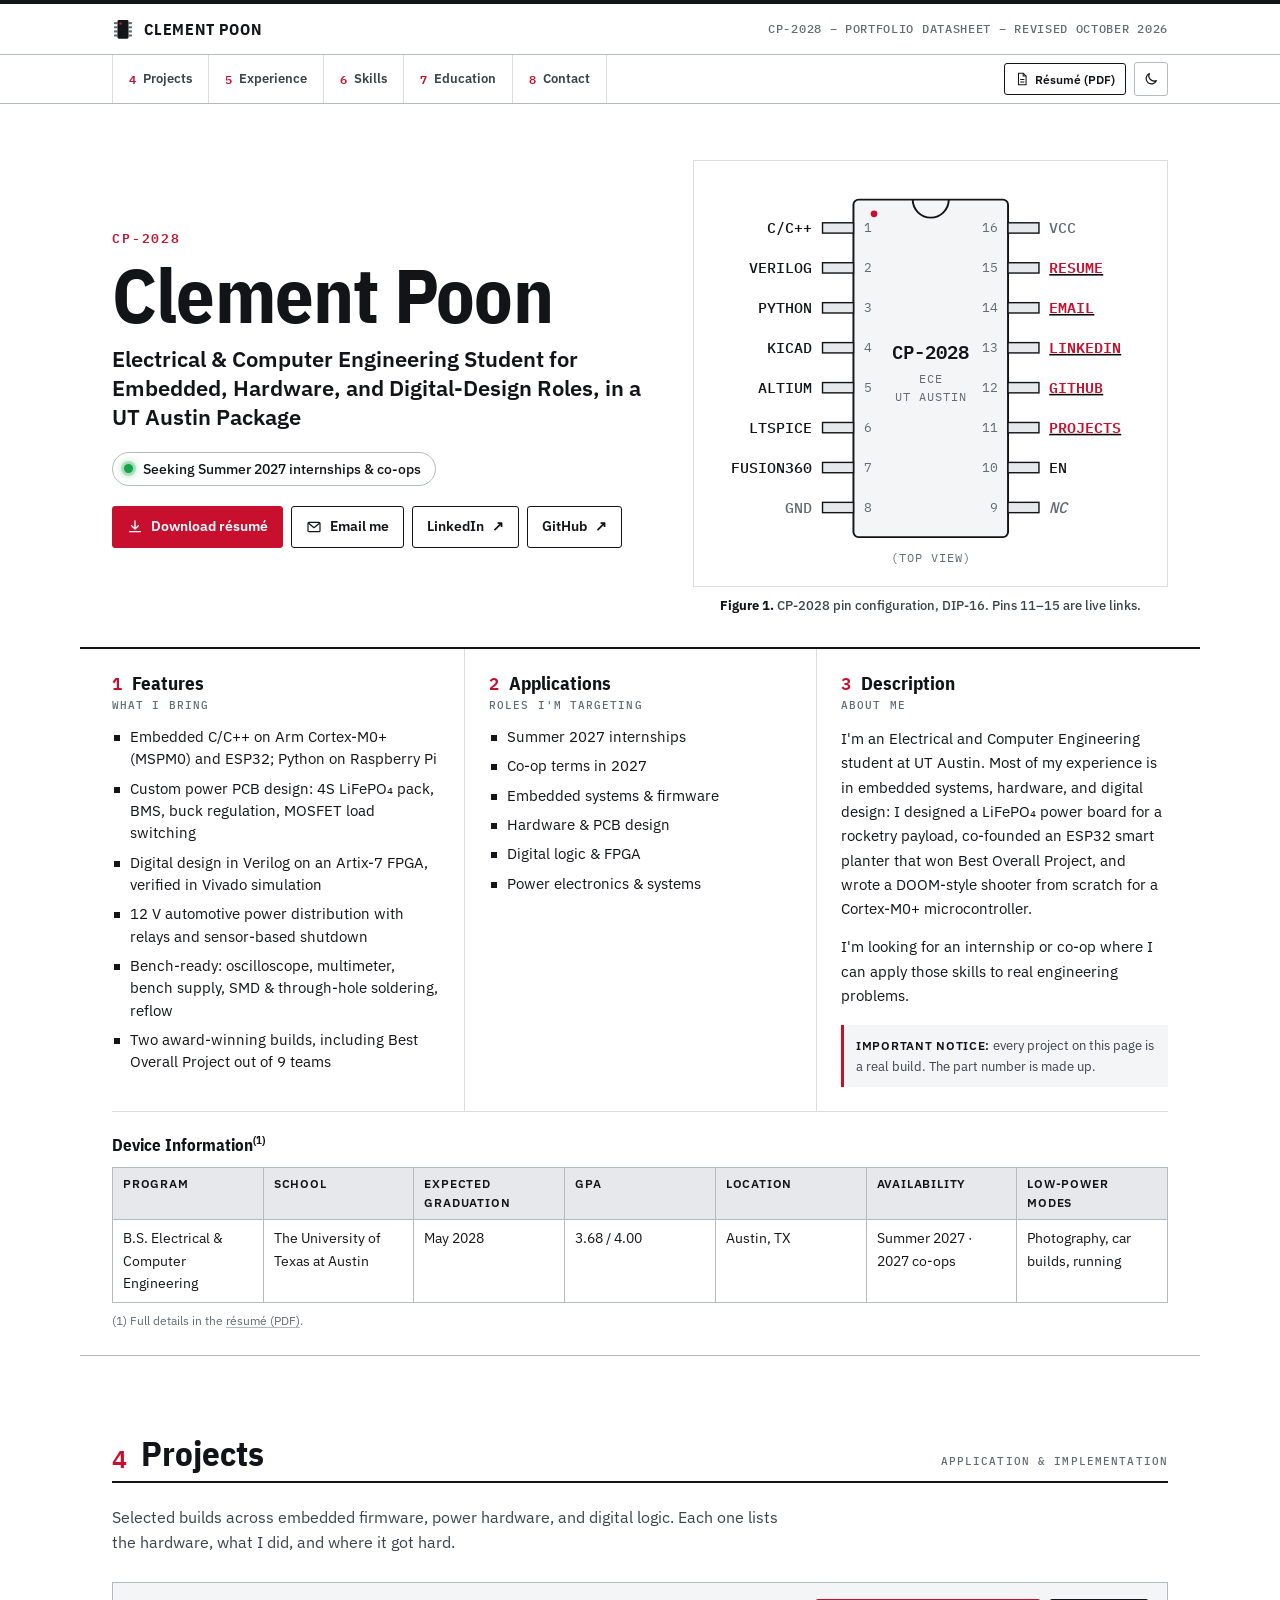
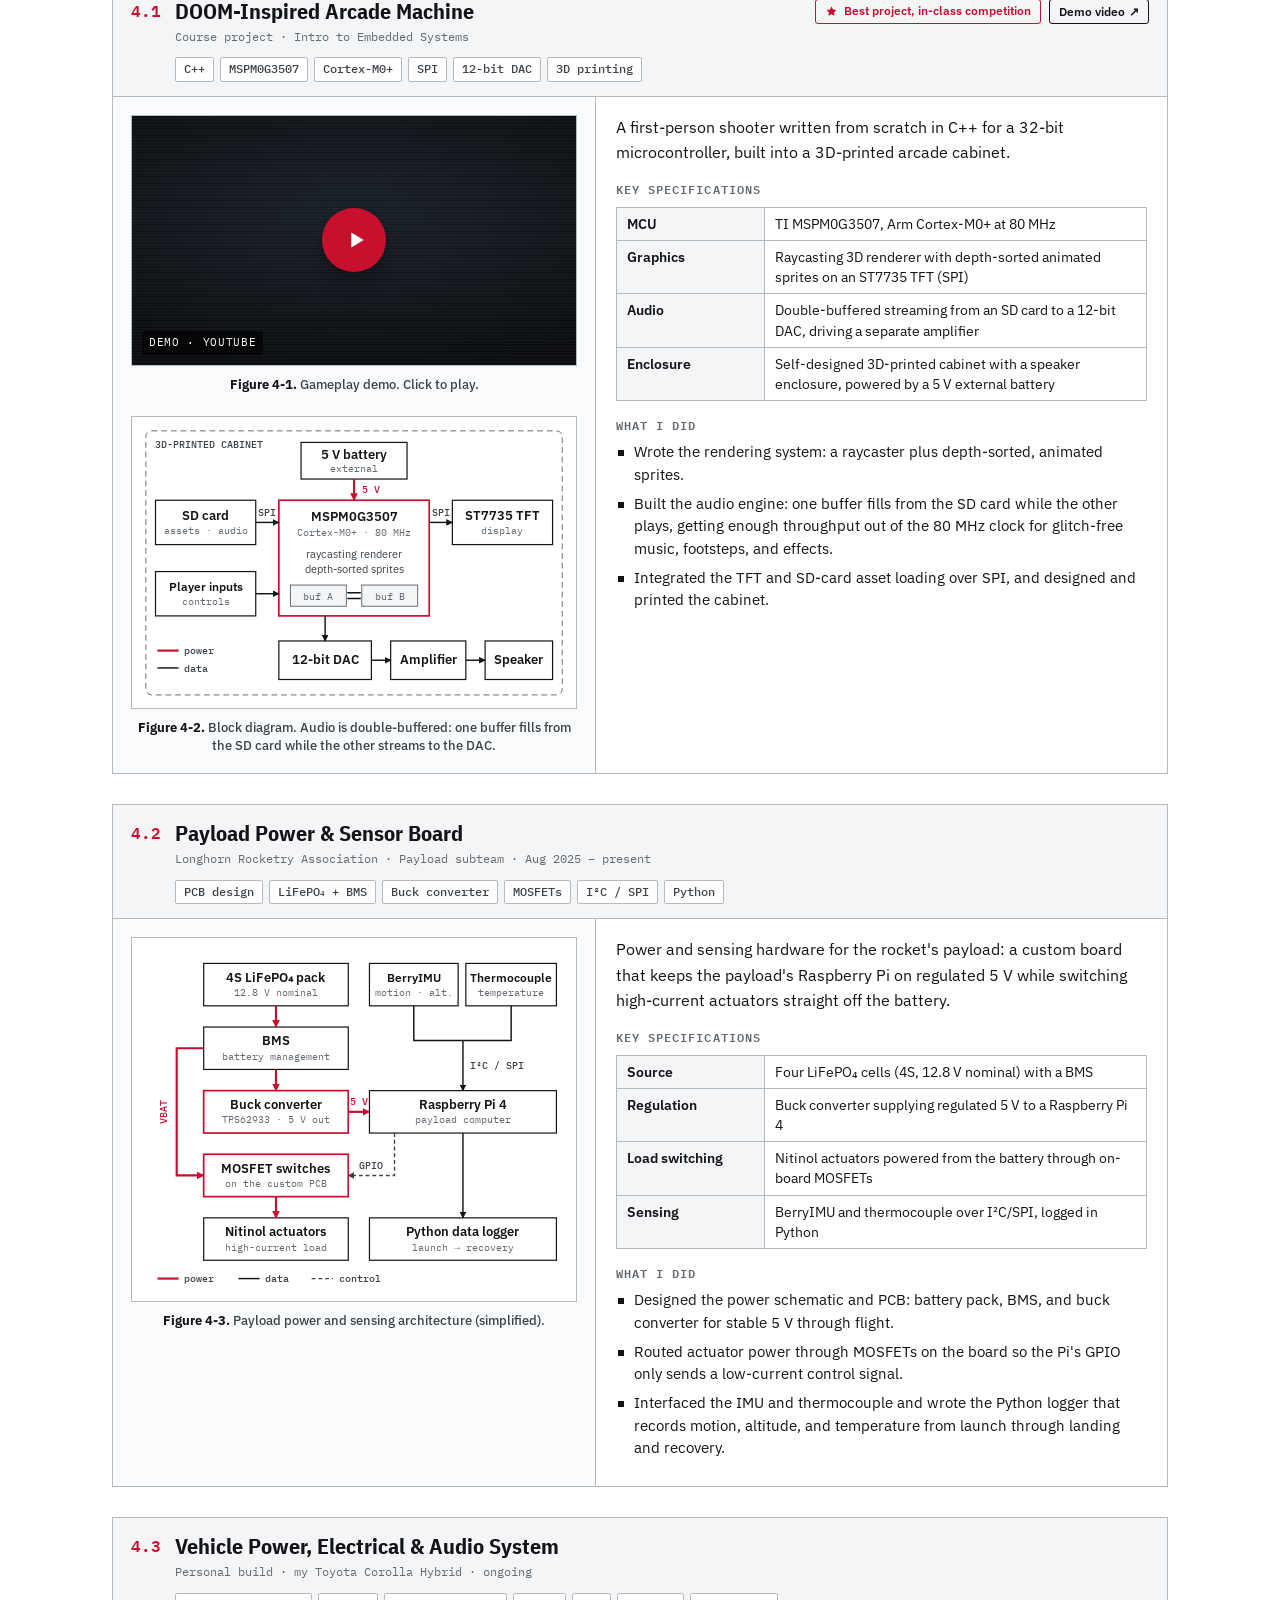
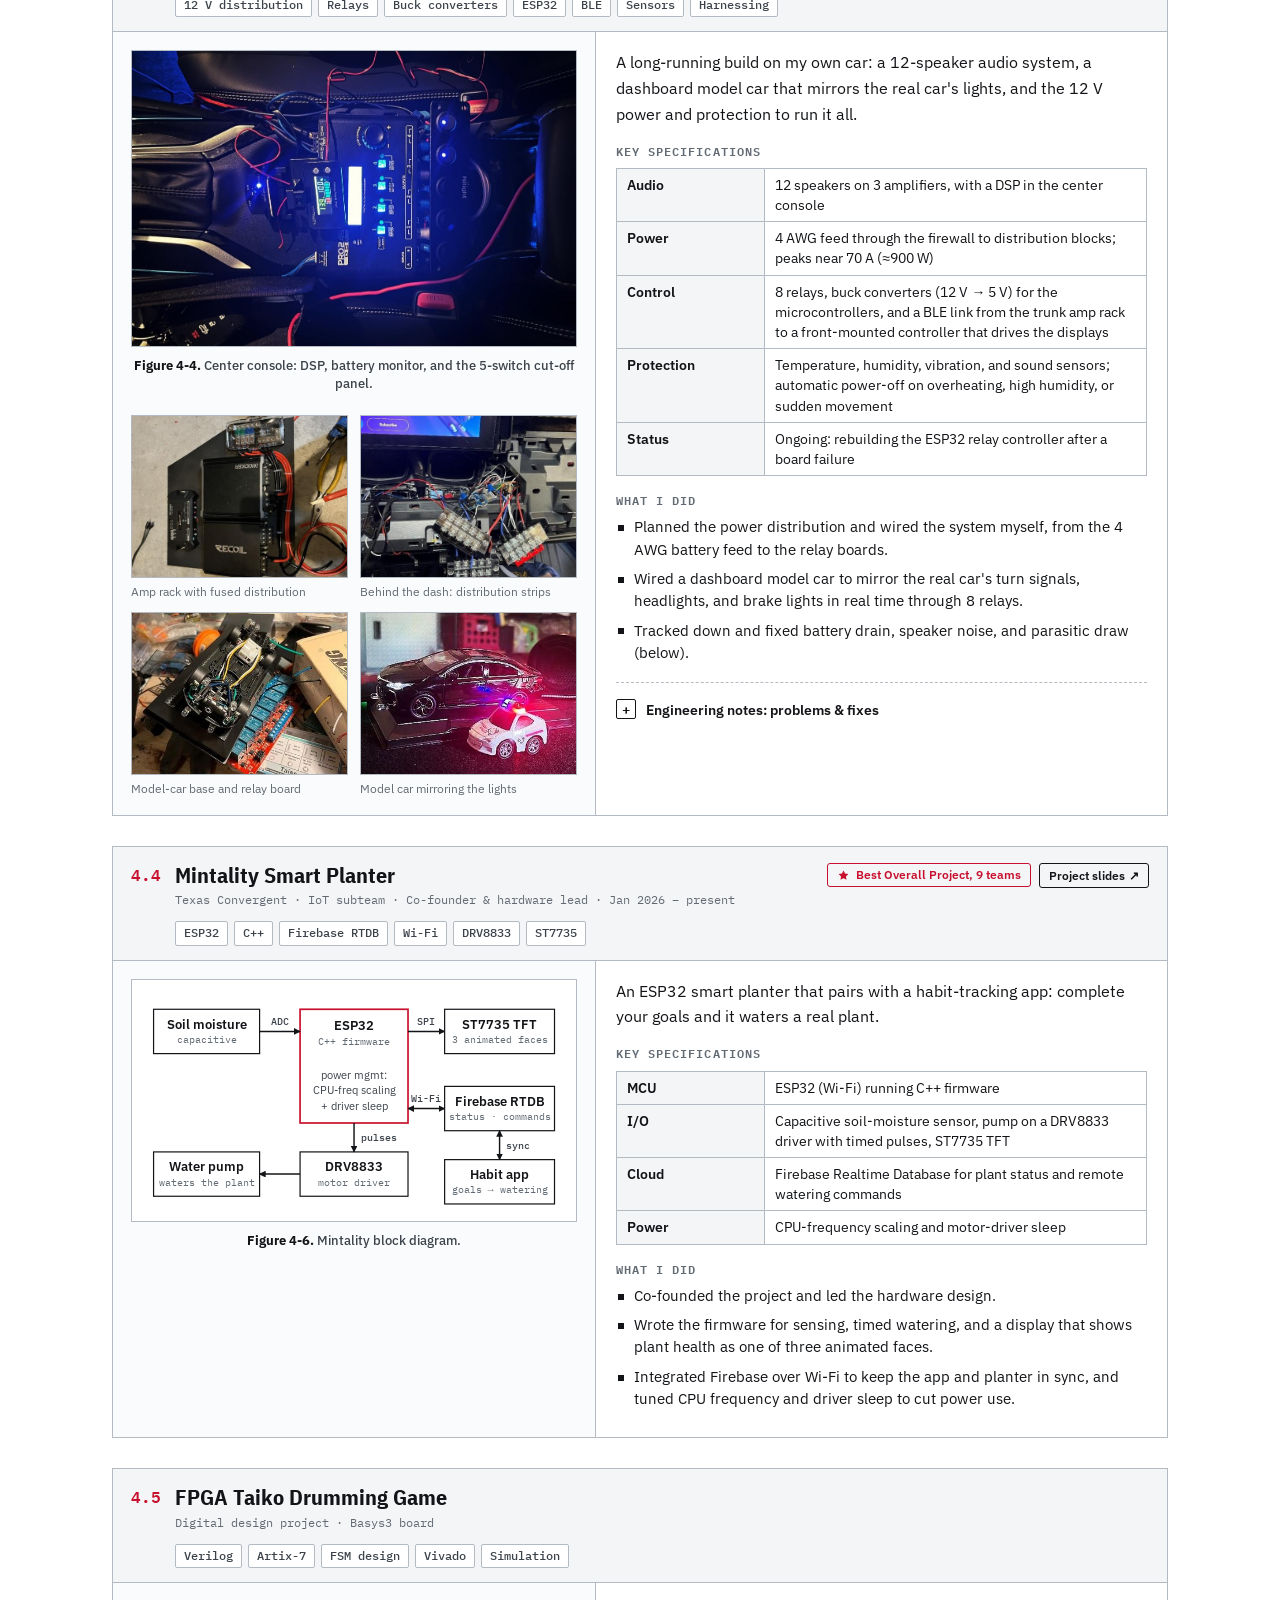
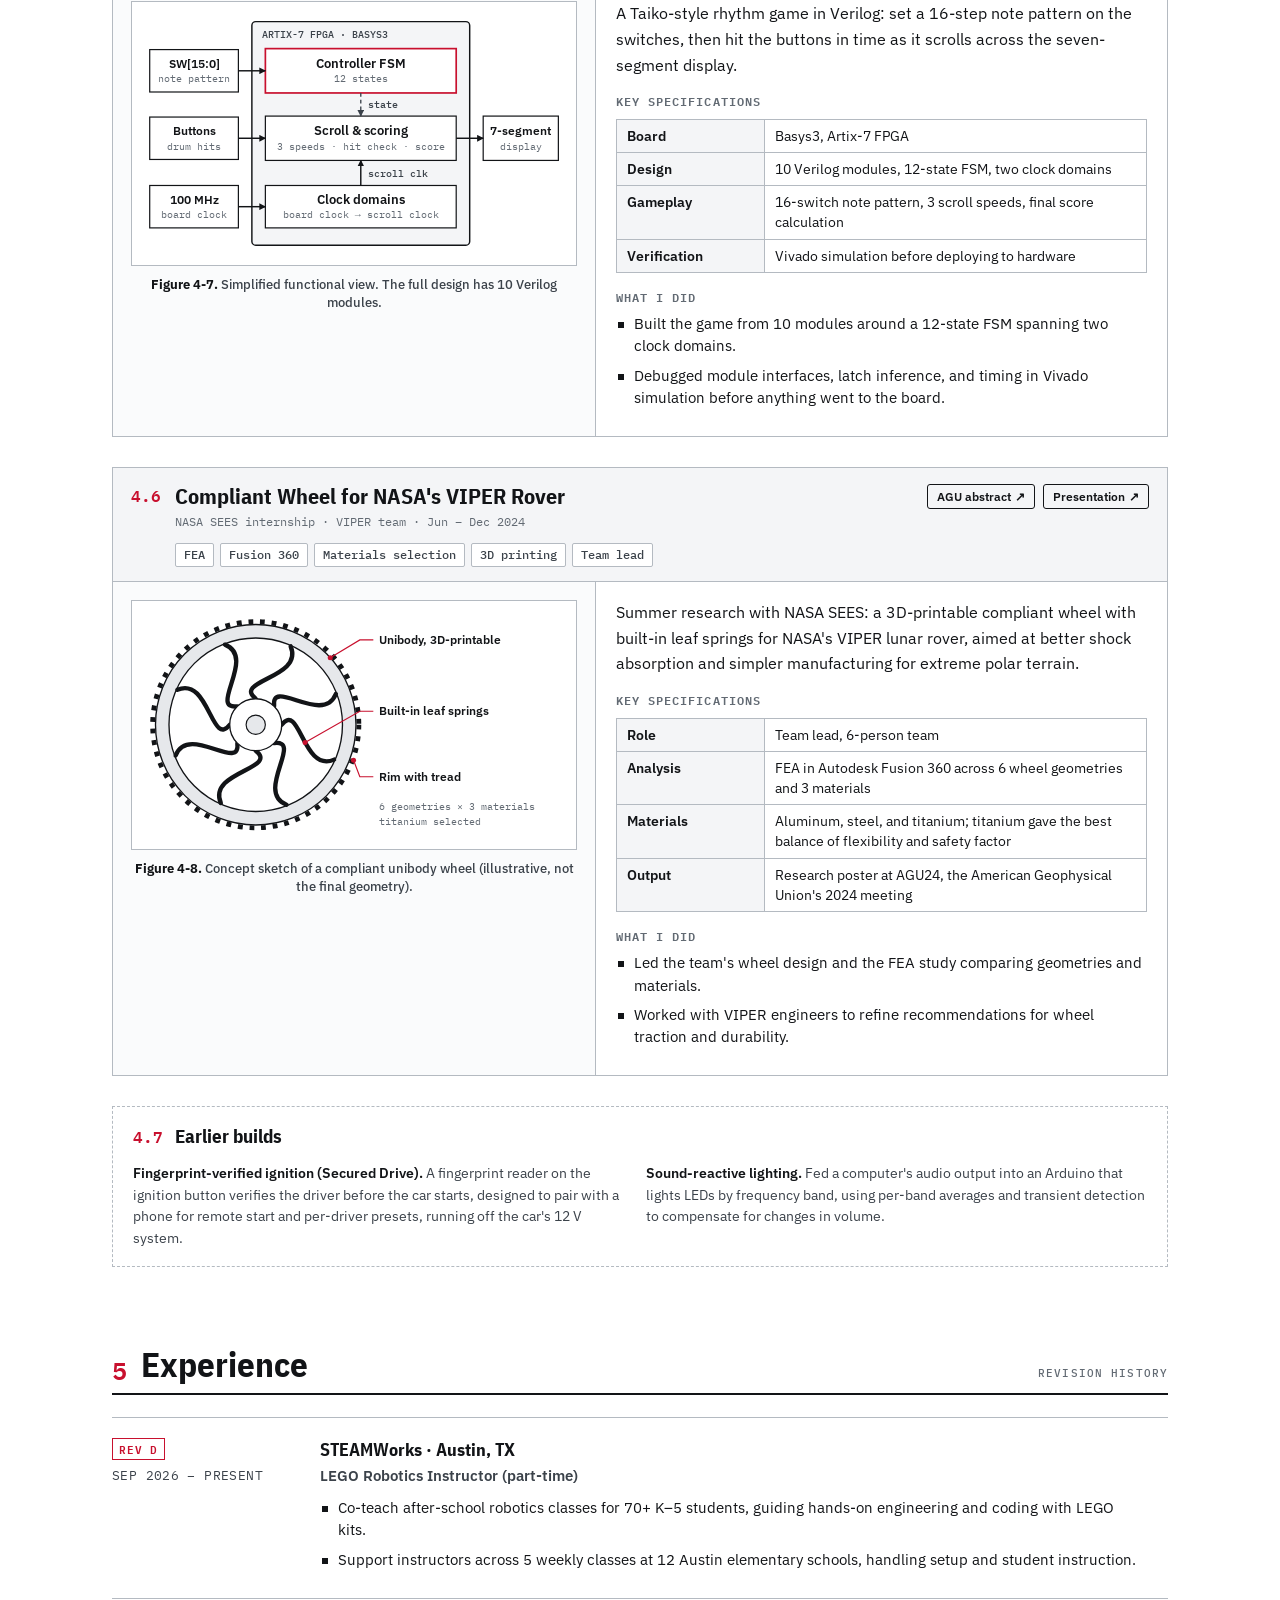
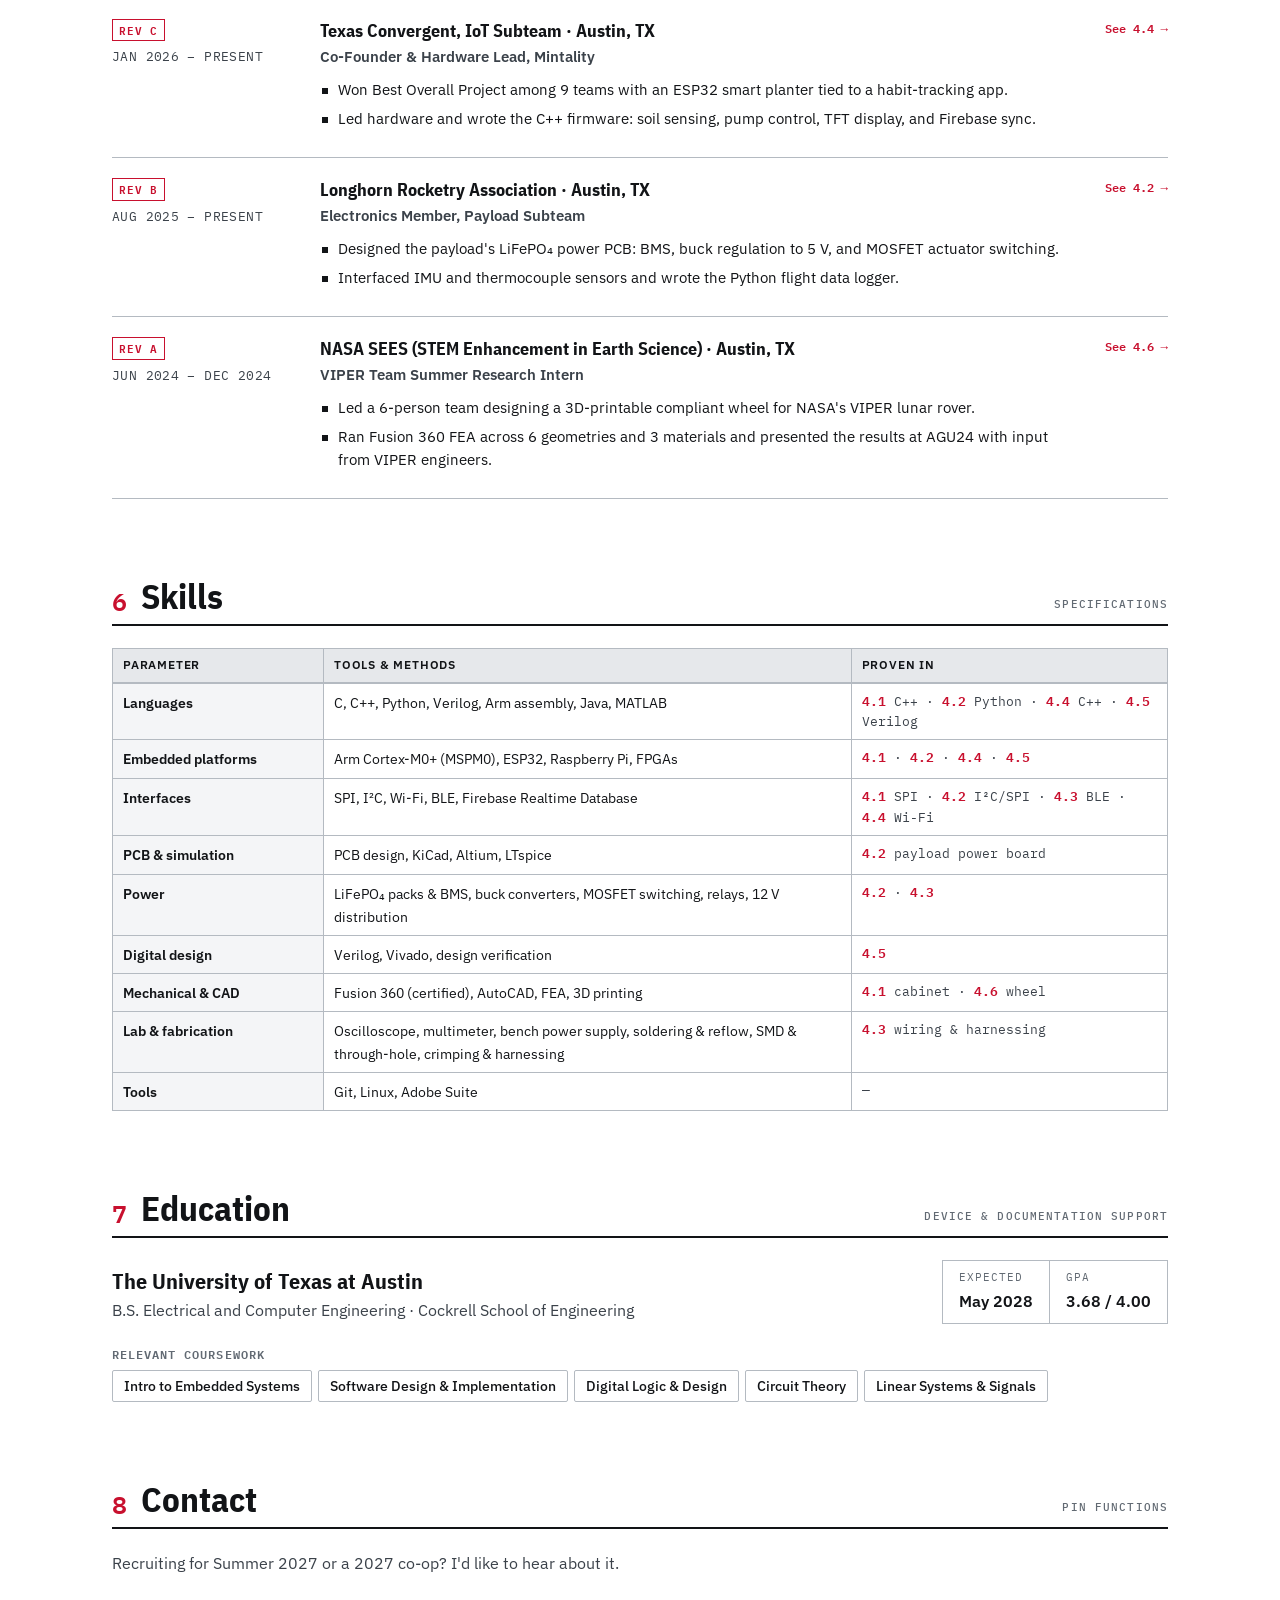
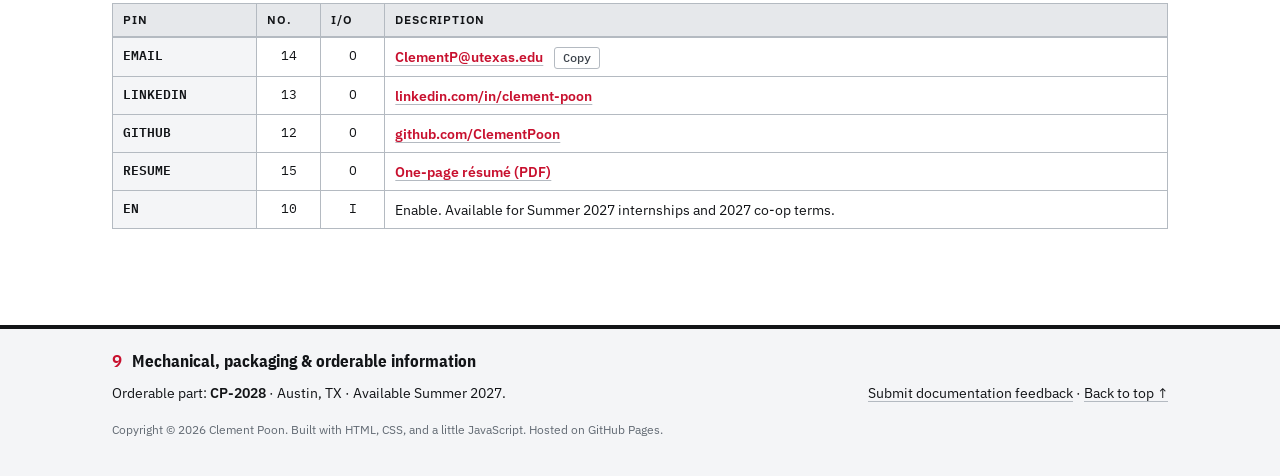
==== commit 21f9d015: "Add files via upload" ====
--- a/index.html
+++ b/index.html
@@ -6,11 +6,11 @@
 <title>Clement Poon — Electrical &amp; Computer Engineering Portfolio</title>
 <meta name="description" content="Clement Poon is an Electrical and Computer Engineering student at UT Austin (B.S. expected May 2028) working in embedded systems, PCB and power design, and digital logic. Seeking Summer 2027 internships and co-ops.">
 <meta name="author" content="Clement Poon">
-<!-- If you host somewhere other than https://clementpoon.github.io/, update the URLs in these 4 tags. -->
-<link rel="canonical" href="https://clementpoon.github.io/">
-<meta property="og:url" content="https://clementpoon.github.io/">
-<meta property="og:image" content="https://clementpoon.github.io/assets/img/og-image.png">
-<meta name="twitter:image" content="https://clementpoon.github.io/assets/img/og-image.png">
+<!-- Site address. If the domain ever changes, update the URLs in these 4 tags and in CNAME. -->
+<link rel="canonical" href="https://clementpoon.com/">
+<meta property="og:url" content="https://clementpoon.com/">
+<meta property="og:image" content="https://clementpoon.com/assets/img/og-image.png">
+<meta name="twitter:image" content="https://clementpoon.com/assets/img/og-image.png">
 <meta property="og:type" content="website">
 <meta property="og:site_name" content="Clement Poon">
 <meta property="og:title" content="Clement Poon — Electrical &amp; Computer Engineering">
@@ -30,7 +30,7 @@
   "@context": "https://schema.org",
   "@type": "Person",
   "name": "Clement Poon",
-  "url": "https://clementpoon.github.io/",
+  "url": "https://clementpoon.com/",
   "email": "mailto:ClementP@utexas.edu",
   "description": "Electrical and Computer Engineering student at The University of Texas at Austin focused on embedded systems, hardware, and digital design.",
   "affiliation": { "@type": "CollegeOrUniversity", "name": "The University of Texas at Austin" },
--- a/assets/css/style.css
+++ b/assets/css/style.css
@@ -0,0 +1,652 @@
+/* =====================================================================
+   Clement Poon — portfolio datasheet
+   ---------------------------------------------------------------------
+   Colors and fonts live in the TOKENS block below; everything else
+   reads from them, including the inline SVG diagrams. Dark mode
+   follows the visitor's system setting unless they use the toggle.
+   ===================================================================== */
+
+/* ---------- FONTS (IBM Plex, self-hosted, SIL Open Font License) ---------- */
+@font-face { font-family: "IBM Plex Sans"; font-style: normal; font-weight: 400; font-display: swap; src: url("../fonts/ibm-plex-sans-latin-400-normal.woff2") format("woff2"); }
+@font-face { font-family: "IBM Plex Sans"; font-style: italic; font-weight: 400; font-display: swap; src: url("../fonts/ibm-plex-sans-latin-400-italic.woff2") format("woff2"); }
+@font-face { font-family: "IBM Plex Sans"; font-style: normal; font-weight: 500; font-display: swap; src: url("../fonts/ibm-plex-sans-latin-500-normal.woff2") format("woff2"); }
+@font-face { font-family: "IBM Plex Sans"; font-style: normal; font-weight: 600; font-display: swap; src: url("../fonts/ibm-plex-sans-latin-600-normal.woff2") format("woff2"); }
+@font-face { font-family: "IBM Plex Sans"; font-style: normal; font-weight: 700; font-display: swap; src: url("../fonts/ibm-plex-sans-latin-700-normal.woff2") format("woff2"); }
+@font-face { font-family: "IBM Plex Sans Condensed"; font-style: normal; font-weight: 600; font-display: swap; src: url("../fonts/ibm-plex-sans-condensed-latin-600-normal.woff2") format("woff2"); }
+@font-face { font-family: "IBM Plex Sans Condensed"; font-style: normal; font-weight: 700; font-display: swap; src: url("../fonts/ibm-plex-sans-condensed-latin-700-normal.woff2") format("woff2"); }
+@font-face { font-family: "IBM Plex Mono"; font-style: normal; font-weight: 400; font-display: swap; src: url("../fonts/ibm-plex-mono-latin-400-normal.woff2") format("woff2"); }
+@font-face { font-family: "IBM Plex Mono"; font-style: normal; font-weight: 500; font-display: swap; src: url("../fonts/ibm-plex-mono-latin-500-normal.woff2") format("woff2"); }
+@font-face { font-family: "IBM Plex Mono"; font-style: normal; font-weight: 600; font-display: swap; src: url("../fonts/ibm-plex-mono-latin-600-normal.woff2") format("woff2"); }
+
+/* ---------- TOKENS ---------- */
+:root {
+  --paper: #ffffff;
+  --paper-2: #f4f5f7;
+  --paper-3: #e6e8eb;
+  --ink: #121417;
+  --ink-2: #3b424a;
+  --ink-3: #626a73;
+  --rule: #dadde1;
+  --rule-2: #b4bac1;
+  --accent: #c8102e;       /* datasheet red */
+  --accent-2: #a10c25;
+  --on-accent: #ffffff;
+  --accent-wash: #fcecee;
+  --led: #17a34a;
+  --fig: #fafbfc;
+  --box: #ffffff;
+  --video-bg: #0b0d10;
+
+  --font-sans: "IBM Plex Sans", -apple-system, "Segoe UI", Roboto, "Helvetica Neue", Arial, sans-serif;
+  --font-cond: "IBM Plex Sans Condensed", "IBM Plex Sans", "Arial Narrow", Arial, sans-serif;
+  --font-mono: "IBM Plex Mono", ui-monospace, SFMono-Regular, Menlo, Consolas, monospace;
+
+  --wrap: 1120px;
+  --gutter: clamp(16px, 4vw, 32px);
+  color-scheme: light;
+}
+
+@media (prefers-color-scheme: dark) {
+  :root:not([data-theme="light"]) {
+    --paper: #0e1115;
+    --paper-2: #151a20;
+    --paper-3: #1f252c;
+    --ink: #e7ebef;
+    --ink-2: #b6bec7;
+    --ink-3: #8c959f;
+    --rule: #262c34;
+    --rule-2: #3a434d;
+    --accent: #ff5d70;
+    --accent-2: #ff8494;
+    --on-accent: #14060a;
+    --accent-wash: #2a1519;
+    --led: #3ad671;
+    --fig: #12161b;
+    --box: #171c22;
+    color-scheme: dark;
+  }
+}
+:root[data-theme="dark"] {
+  --paper: #0e1115;
+  --paper-2: #151a20;
+  --paper-3: #1f252c;
+  --ink: #e7ebef;
+  --ink-2: #b6bec7;
+  --ink-3: #8c959f;
+  --rule: #262c34;
+  --rule-2: #3a434d;
+  --accent: #ff5d70;
+  --accent-2: #ff8494;
+  --on-accent: #14060a;
+  --accent-wash: #2a1519;
+  --led: #3ad671;
+  --fig: #12161b;
+  --box: #171c22;
+  color-scheme: dark;
+}
+
+/* ---------- BASE ---------- */
+*, *::before, *::after { box-sizing: border-box; }
+html {
+  -webkit-text-size-adjust: 100%;
+  text-size-adjust: 100%;
+  scroll-behavior: smooth;
+  scroll-padding-top: 64px;
+}
+body {
+  margin: 0;
+  background: var(--paper);
+  color: var(--ink);
+  font-family: var(--font-sans);
+  font-size: 16px;
+  line-height: 1.6;
+  -webkit-font-smoothing: antialiased;
+  -moz-osx-font-smoothing: grayscale;
+}
+img, svg, video { display: block; max-width: 100%; height: auto; }
+a {
+  color: inherit;
+  text-decoration-line: underline;
+  text-decoration-thickness: 1px;
+  text-underline-offset: 0.18em;
+  text-decoration-color: var(--rule-2);
+}
+a:hover { color: var(--accent); text-decoration-color: currentColor; }
+:focus-visible { outline: 2px solid var(--accent); outline-offset: 2px; }
+h1, h2, h3, h4 { margin: 0; line-height: 1.15; }
+p { margin: 0 0 0.9em; }
+ul, ol { margin: 0; padding: 0; }
+b, strong { font-weight: 600; }
+sup { font-size: 0.65em; }
+
+.wrap { max-width: var(--wrap); margin-inline: auto; padding-inline: var(--gutter); }
+.visually-hidden {
+  position: absolute !important; width: 1px; height: 1px; padding: 0; margin: -1px;
+  overflow: hidden; clip: rect(0 0 0 0); white-space: nowrap; border: 0;
+}
+.skip {
+  position: absolute; left: -9999px; top: 8px; z-index: 100;
+  background: var(--ink); color: var(--paper); padding: 8px 12px; text-decoration: none;
+}
+.skip:focus { left: 8px; }
+.svg-defs { position: absolute; width: 0; height: 0; overflow: hidden; }
+.ah { fill: var(--ink); }
+.ah-p { fill: var(--accent); }
+.ah-c { fill: var(--ink-2); }
+
+/* ---------- MASTHEAD + TAB BAR ---------- */
+.masthead { border-top: 4px solid var(--ink); }
+.masthead__row {
+  display: flex; align-items: center; justify-content: space-between; gap: 16px;
+  padding-block: 12px;
+}
+.brand {
+  display: inline-flex; align-items: center; gap: 10px; text-decoration: none;
+  font-family: var(--font-cond); font-weight: 700; font-size: 1.02rem;
+  letter-spacing: 0.05em; text-transform: uppercase;
+}
+.brand svg { width: 22px; height: 22px; }
+.brand__pins { fill: var(--ink-3); }
+.brand__body { fill: var(--ink); }
+.brand__dot { fill: var(--accent); }
+.docno {
+  margin: 0; text-align: right; color: var(--ink-3);
+  font-family: var(--font-mono); font-size: 0.72rem; font-weight: 500;
+  letter-spacing: 0.06em; text-transform: uppercase;
+}
+
+.tabs {
+  position: sticky; top: 0; z-index: 50;
+  background: var(--paper);
+  background: color-mix(in srgb, var(--paper) 92%, transparent);
+  -webkit-backdrop-filter: saturate(1.2) blur(8px);
+  backdrop-filter: saturate(1.2) blur(8px);
+  border-block: 1px solid var(--rule-2);
+}
+.tabs__row { display: flex; align-items: stretch; min-height: 48px; }
+.tabs__links {
+  display: flex; flex: 1 1 auto; min-width: 0;
+  overflow-x: auto; scrollbar-width: none;
+}
+.tabs__links::-webkit-scrollbar { display: none; }
+.tab {
+  position: relative; display: flex; align-items: center; gap: 7px;
+  padding: 0 16px; white-space: nowrap; text-decoration: none;
+  font-size: 0.84rem; font-weight: 600; color: var(--ink-2);
+  border-right: 1px solid var(--rule);
+}
+.tab:first-child { border-left: 1px solid var(--rule); }
+.tab:hover { color: var(--ink); background: var(--paper-2); }
+.tab__n { font-family: var(--font-mono); font-size: 0.72rem; color: var(--accent); }
+.tab[aria-current="true"] { color: var(--ink); }
+.tab[aria-current="true"]::after {
+  content: ""; position: absolute; left: 0; right: 0; bottom: -1px; height: 3px; background: var(--accent);
+}
+.tabs__actions { display: flex; align-items: center; gap: 8px; padding-left: 12px; flex: 0 0 auto; }
+
+/* ---------- BUTTONS ---------- */
+.btn {
+  display: inline-flex; align-items: center; gap: 8px; min-height: 42px; padding: 0 16px;
+  border: 1px solid var(--ink); border-radius: 3px;
+  background: var(--paper); color: var(--ink);
+  font: 600 0.88rem/1 var(--font-sans); text-decoration: none; white-space: nowrap;
+  transition: background-color 0.15s, color 0.15s, border-color 0.15s;
+}
+.btn:hover { background: var(--ink); color: var(--paper); }
+.btn svg { width: 16px; height: 16px; flex: none; }
+.btn--primary { background: var(--accent); border-color: var(--accent); color: var(--on-accent); }
+.btn--primary:hover { background: var(--accent-2); border-color: var(--accent-2); color: var(--on-accent); }
+.btn--sm { min-height: 32px; padding: 0 10px; font-size: 0.78rem; gap: 6px; }
+.btn--sm svg { width: 14px; height: 14px; }
+.icon-btn {
+  display: inline-grid; place-items: center; width: 34px; height: 34px; padding: 0;
+  border: 1px solid var(--rule-2); border-radius: 3px;
+  background: var(--paper); color: var(--ink); cursor: pointer;
+}
+.icon-btn:hover { border-color: var(--ink); }
+.icon-btn svg { width: 16px; height: 16px; }
+.i-sun { display: none; }
+@media (prefers-color-scheme: dark) {
+  :root:not([data-theme="light"]) .i-sun { display: block; }
+  :root:not([data-theme="light"]) .i-moon { display: none; }
+}
+:root[data-theme="dark"] .i-sun { display: block; }
+:root[data-theme="dark"] .i-moon { display: none; }
+
+/* ---------- HERO ---------- */
+.hero {
+  display: grid; grid-template-columns: minmax(0, 1.12fr) minmax(0, 1fr); gap: 24px 48px; align-items: center;
+  padding-top: clamp(28px, 5vw, 56px); padding-bottom: 32px;
+}
+.hero__fig .figure__frame { background: transparent; border-color: var(--rule); }
+.overline {
+  margin: 0 0 10px; color: var(--accent);
+  font-family: var(--font-mono); font-size: 0.82rem; font-weight: 600; letter-spacing: 0.14em;
+}
+.hero h1 {
+  margin: 0 0 14px;
+  font-family: var(--font-cond); font-weight: 700;
+  font-size: clamp(2.6rem, 8vw, 4.75rem); line-height: 0.95; letter-spacing: -0.01em;
+}
+.dtitle {
+  max-width: 44ch; margin: 0 0 20px;
+  font-size: clamp(1.05rem, 2.2vw, 1.35rem); font-weight: 600; line-height: 1.35;
+}
+.status {
+  display: inline-flex; align-items: center; gap: 10px; margin: 0 0 20px;
+  padding: 7px 14px 7px 11px; border: 1px solid var(--rule-2); border-radius: 999px;
+  font-size: 0.9rem; font-weight: 500; line-height: 1.2;
+}
+.led {
+  width: 9px; height: 9px; flex: none; border-radius: 50%; background: var(--led);
+  box-shadow: 0 0 0 3px color-mix(in srgb, var(--led) 22%, transparent), 0 0 10px var(--led);
+  animation: blink 2.4s ease-in-out infinite;
+}
+@keyframes blink { 0%, 100% { opacity: 1; } 50% { opacity: 0.45; } }
+.cta { display: flex; flex-wrap: wrap; gap: 8px; }
+.cta .btn { padding: 0 14px; }
+
+/* ---------- FIRST PAGE (sections 1–3) ---------- */
+.first {
+  display: grid; grid-template-columns: repeat(12, minmax(0, 1fr));
+  border-top: 2px solid var(--ink); border-bottom: 1px solid var(--rule-2);
+}
+.first .col { padding: 24px 24px 24px 0; }
+.col--feat { grid-column: span 4; }
+.col--app, .col--desc { grid-column: span 4; border-left: 1px solid var(--rule); padding-left: 24px !important; }
+.col--desc { padding-right: 0 !important; }
+.col--desc > p:not([class]) { font-size: 0.95rem; }
+.col--info { grid-column: 1 / -1; border-top: 1px solid var(--rule); padding: 20px 0 24px !important; }
+.dtable--info td { font-size: 0.88rem; }
+.dh {
+  display: flex; align-items: baseline; gap: 10px; margin: 0;
+  font-family: var(--font-cond); font-weight: 700; font-size: 1.18rem;
+}
+.dh .n { color: var(--accent); font-family: var(--font-mono); font-weight: 600; font-size: 0.92em; }
+.dh-sub {
+  margin: 2px 0 12px; color: var(--ink-3);
+  font-family: var(--font-mono); font-size: 0.68rem; font-weight: 500; letter-spacing: 0.1em; text-transform: uppercase;
+}
+.footnote { margin: 8px 0 0; font-size: 0.78rem; color: var(--ink-3); }
+.notice {
+  margin: 18px 0 0; padding: 10px 12px; border-left: 3px solid var(--accent);
+  background: var(--paper-2); font-size: 0.82rem; color: var(--ink-2);
+}
+.notice b { color: var(--ink); text-transform: uppercase; font-size: 0.74rem; letter-spacing: 0.06em; }
+
+/* square datasheet bullets */
+.blist { list-style: none; }
+.blist li { position: relative; margin: 0 0 7px; padding-left: 18px; font-size: 0.93rem; line-height: 1.5; }
+.blist li::before {
+  content: ""; position: absolute; left: 2px; top: 0.6em; width: 6px; height: 6px; background: var(--ink);
+}
+
+/* ---------- FIGURES ---------- */
+.figure { margin: 0; }
+.figure__frame { border: 1px solid var(--rule-2); background: var(--fig); padding: 14px; }
+.figure__frame--pins { padding: 18px 10px; }
+.figcap { margin: 10px 0 0; text-align: center; font-size: 0.8rem; font-weight: 500; line-height: 1.4; color: var(--ink-2); }
+.figcap b { color: var(--ink); font-weight: 700; }
+
+/* ---------- DATASHEET TABLES ---------- */
+.dtable { width: 100%; border-collapse: collapse; font-size: 0.9rem; }
+.dtable caption, .specs caption {
+  caption-side: top; text-align: left; padding: 0 0 8px;
+  font-family: var(--font-cond); font-weight: 700; font-size: 1.05rem; color: var(--ink);
+}
+.dtable th, .dtable td { border: 1px solid var(--rule-2); padding: 7px 10px; text-align: left; vertical-align: top; }
+.dtable thead th {
+  background: var(--paper-3); font-size: 0.72rem; font-weight: 600; letter-spacing: 0.07em; text-transform: uppercase;
+}
+.dtable tbody th { background: var(--paper-2); font-weight: 600; }
+.dtable--info thead th { width: 14.28%; }
+.dtable td { overflow-wrap: anywhere; }
+.table-scroll { overflow-x: auto; }
+
+.dtable--skills tbody th { width: 20%; white-space: nowrap; }
+.dtable--skills td:last-child { width: 30%; font-family: var(--font-mono); font-size: 0.8rem; color: var(--ink-2); }
+.dtable--skills td:last-child a { color: var(--accent); text-decoration: none; font-weight: 600; }
+.dtable--skills td:last-child a:hover { text-decoration: underline; }
+
+.dtable--pins tbody th { font-family: var(--font-mono); font-size: 0.82rem; white-space: nowrap; }
+.dtable--pins td:nth-child(2), .dtable--pins td:nth-child(3) { font-family: var(--font-mono); font-size: 0.82rem; text-align: center; width: 64px; }
+.dtable--pins td:last-child a { color: var(--accent); font-weight: 600; }
+.copy {
+  margin-left: 8px; padding: 3px 8px; border: 1px solid var(--rule-2); border-radius: 3px;
+  background: var(--paper); color: var(--ink-2); cursor: pointer;
+  font: 500 0.72rem/1.2 var(--font-mono);
+}
+.copy:hover { border-color: var(--ink); color: var(--ink); }
+
+/* ---------- SECTIONS ---------- */
+.section { padding-top: clamp(48px, 7vw, 80px); }
+.sh {
+  display: grid; grid-template-columns: auto 1fr auto; align-items: end; gap: 6px 14px;
+  margin-bottom: 22px; padding-bottom: 10px; border-bottom: 2px solid var(--ink);
+}
+.sh__n { color: var(--accent); font-family: var(--font-mono); font-weight: 600; font-size: 1.55rem; line-height: 1; }
+.sh h2 { font-family: var(--font-cond); font-weight: 700; font-size: clamp(1.65rem, 3.4vw, 2.2rem); line-height: 1; }
+.sh__aka {
+  text-align: right; color: var(--ink-3);
+  font-family: var(--font-mono); font-size: 0.7rem; font-weight: 500; letter-spacing: 0.1em; text-transform: uppercase;
+}
+.lede { max-width: 68ch; color: var(--ink-2); margin-bottom: 26px; }
+.mini-h {
+  margin: 18px 0 9px; color: var(--ink-3);
+  font-family: var(--font-mono); font-size: 0.72rem; font-weight: 600; letter-spacing: 0.09em; text-transform: uppercase;
+}
+
+/* ---------- PROJECT CARDS ---------- */
+.project { margin: 0 0 30px; border: 1px solid var(--rule-2); background: var(--paper); }
+.project__head {
+  display: grid; grid-template-columns: auto minmax(0, 1fr) auto; gap: 6px 14px; align-items: start;
+  padding: 16px 18px 14px; border-bottom: 1px solid var(--rule-2); background: var(--paper-2);
+}
+.project__num { color: var(--accent); font-family: var(--font-mono); font-weight: 600; font-size: 1.02rem; line-height: 1.5; }
+.project__title { font-family: var(--font-cond); font-weight: 700; font-size: 1.35rem; line-height: 1.2; }
+.project__meta { margin: 3px 0 0; color: var(--ink-3); font-family: var(--font-mono); font-size: 0.76rem; line-height: 1.45; }
+.project__aside { display: flex; flex-wrap: wrap; justify-content: flex-end; align-items: center; gap: 8px; }
+.project__head .chips { grid-column: 2 / -1; margin-top: 6px; }
+.award {
+  display: inline-flex; align-items: center; gap: 6px; padding: 4px 9px;
+  border: 1px solid currentColor; border-radius: 3px; color: var(--accent);
+  font-size: 0.76rem; font-weight: 600; line-height: 1.2; white-space: nowrap;
+}
+.award svg { width: 13px; height: 13px; }
+.plink {
+  display: inline-flex; align-items: center; gap: 4px; padding: 4px 9px;
+  border: 1px solid var(--ink); border-radius: 3px; text-decoration: none;
+  font-size: 0.78rem; font-weight: 600; line-height: 1.2; white-space: nowrap;
+}
+.plink:hover { background: var(--ink); color: var(--paper); }
+
+.chips { display: flex; flex-wrap: wrap; gap: 6px; list-style: none; }
+.chips li {
+  padding: 2px 8px; border: 1px solid var(--rule-2); border-radius: 2px; background: var(--paper);
+  font-family: var(--font-mono); font-size: 0.72rem; font-weight: 500; line-height: 1.6; color: var(--ink-2);
+}
+.chips--lg li { font-family: var(--font-sans); font-size: 0.86rem; padding: 4px 11px; color: var(--ink); }
+
+.project__body { display: grid; grid-template-columns: minmax(0, 11fr) minmax(0, 13fr); }
+.project__fig { padding: 18px; border-right: 1px solid var(--rule-2); background: var(--fig); }
+.project__fig .figure__frame { background: var(--paper); padding: 10px; }
+.fig-stack { display: grid; gap: 22px; }
+@media (min-width: 880px) {
+  .fig-stack { position: sticky; top: 66px; }
+}
+.gallery.gallery--2 { grid-template-columns: 1fr 1fr; }
+.notes__fig { margin-top: 4px; max-width: 520px; }
+.project__text { padding: 18px 20px 20px; min-width: 0; }
+.project__lede { font-size: 1rem; color: var(--ink); }
+
+.specs { width: 100%; border-collapse: collapse; font-size: 0.87rem; margin: 4px 0 0; }
+.specs caption {
+  font-family: var(--font-mono); font-weight: 600; font-size: 0.72rem; letter-spacing: 0.09em;
+  text-transform: uppercase; color: var(--ink-3);
+}
+.specs th, .specs td { border: 1px solid var(--rule-2); padding: 6px 10px; text-align: left; vertical-align: top; line-height: 1.45; }
+.specs th { width: 28%; background: var(--paper-2); font-weight: 600; }
+
+/* photos */
+.photo, .zoom { display: block; cursor: zoom-in; }
+.photo { border: 1px solid var(--rule-2); background: var(--video-bg); }
+.photo img { width: 100%; height: auto; }
+
+/* video facade */
+.video {
+  position: relative; aspect-ratio: 16 / 9; overflow: hidden; border: 1px solid var(--rule-2);
+  background:
+    repeating-linear-gradient(0deg, rgba(255,255,255,0.035) 0 1px, transparent 1px 3px),
+    radial-gradient(120% 90% at 50% 40%, #1b2129 0%, var(--video-bg) 70%);
+}
+.video__link { position: absolute; inset: 0; display: block; color: #fff; }
+.video img { width: 100%; height: 100%; object-fit: cover; transition: transform 0.4s, opacity 0.3s; }
+.video__link:hover img { transform: scale(1.03); opacity: 0.9; }
+.video__play {
+  position: absolute; left: 50%; top: 50%; width: 64px; height: 64px; margin: -32px 0 0 -32px;
+  display: grid; place-items: center; border-radius: 50%;
+  background: var(--accent); box-shadow: 0 6px 20px rgba(0,0,0,0.35);
+  transition: transform 0.2s;
+}
+.video__play svg { width: 28px; height: 28px; fill: #fff; margin-left: 3px; }
+.video__link:hover .video__play { transform: scale(1.08); }
+.video__tag {
+  position: absolute; left: 10px; bottom: 10px; padding: 3px 7px; border-radius: 2px;
+  background: rgba(0,0,0,0.65); color: #fff;
+  font-family: var(--font-mono); font-size: 0.7rem; letter-spacing: 0.06em; text-transform: uppercase;
+}
+.video iframe { position: absolute; inset: 0; width: 100%; height: 100%; border: 0; }
+
+/* expandable notes */
+.notes { margin-top: 18px; padding-top: 14px; border-top: 1px dashed var(--rule-2); }
+.notes > summary {
+  display: inline-flex; align-items: center; gap: 10px; cursor: pointer; list-style: none;
+  font-weight: 600; font-size: 0.9rem;
+}
+.notes > summary::-webkit-details-marker { display: none; }
+.notes > summary::before {
+  content: "+"; display: inline-grid; place-items: center; width: 20px; height: 20px;
+  border: 1px solid var(--ink); border-radius: 2px; font-family: var(--font-mono); font-size: 0.9rem; line-height: 1;
+}
+.notes[open] > summary::before { content: "−"; }
+.notes > summary:hover { color: var(--accent); }
+.notes[open] > summary { margin-bottom: 14px; }
+.notes .dtable { font-size: 0.84rem; margin-bottom: 14px; }
+.notes .dtable caption { font-size: 0.95rem; }
+
+/* gallery */
+.gallery {
+  list-style: none; display: grid; gap: 12px;
+  grid-template-columns: repeat(auto-fill, minmax(140px, 1fr));
+}
+.gallery figure { margin: 0; }
+.gallery a { aspect-ratio: 4 / 3; overflow: hidden; border: 1px solid var(--rule-2); background: var(--paper-2); }
+.gallery img { width: 100%; height: 100%; object-fit: cover; transition: transform 0.3s; }
+.gallery a:hover img { transform: scale(1.04); }
+.gallery figcaption { margin-top: 6px; font-size: 0.74rem; line-height: 1.35; color: var(--ink-3); }
+
+.earlier { margin-top: 8px; padding: 18px 20px; border: 1px dashed var(--rule-2); }
+.earlier__h { display: flex; align-items: baseline; gap: 12px; margin-bottom: 12px; font-family: var(--font-cond); font-weight: 700; font-size: 1.2rem; }
+.earlier__list { list-style: none; display: grid; gap: 12px; grid-template-columns: 1fr 1fr; }
+.earlier__list li { font-size: 0.9rem; color: var(--ink-2); line-height: 1.5; }
+.earlier__list b { color: var(--ink); }
+
+/* ---------- SVG DIAGRAMS ---------- */
+.dg { width: 100%; height: auto; overflow: visible; }
+.dg text { font-family: var(--font-sans); fill: var(--ink); }
+.dg .t { font-size: 13px; font-weight: 600; }
+.dg .t.sm { font-size: 12px; }
+.dg .s { font-family: var(--font-mono); font-size: 10.5px; fill: var(--ink-3); }
+.dg .s2 { font-size: 11px; fill: var(--ink-2); }
+.dg .lbl { font-family: var(--font-mono); font-size: 10.5px; font-weight: 500; fill: var(--ink-2); }
+.dg .lbl--p { fill: var(--accent); }
+.dg .bx { fill: var(--box); stroke: var(--ink); stroke-width: 1.25; }
+.dg .bx.hi { stroke: var(--accent); stroke-width: 1.75; }
+.dg .buf { fill: var(--paper-2); stroke: var(--ink-3); stroke-width: 1; }
+.dg .chip { fill: var(--paper-2); stroke: var(--ink); stroke-width: 1.5; }
+.dg .bound { fill: none; stroke: var(--ink-3); stroke-width: 1; stroke-dasharray: 6 4; }
+.dg .w { fill: none; stroke: var(--ink); stroke-width: 1.5; }
+.dg .pw { fill: none; stroke: var(--accent); stroke-width: 2.25; }
+.dg .c { fill: none; stroke: var(--ink-2); stroke-width: 1.4; stroke-dasharray: 4 3; }
+
+/* pin diagram */
+.dg--pins { max-width: 460px; margin-inline: auto; }
+.dg--pins .notch { fill: none; stroke: var(--ink); stroke-width: 1.5; }
+.dg--pins .pin1 { fill: var(--accent); }
+.dg--pins .chip-pn { font-family: var(--font-mono); font-size: 15px; font-weight: 600; }
+.dg--pins .chip-sub { font-family: var(--font-mono); font-size: 9.5px; letter-spacing: 0.08em; fill: var(--ink-3); }
+.dg--pins .lead { fill: var(--paper-3); stroke: var(--ink); stroke-width: 1.1; }
+.dg--pins .pin-no { font-family: var(--font-mono); font-size: 10px; fill: var(--ink-3); }
+.dg--pins .pin-name { font-family: var(--font-mono); font-size: 12px; font-weight: 500; }
+.dg--pins .pin-name--pwr { fill: var(--ink-3); }
+.dg--pins .pin-name--nc { fill: var(--ink-3); font-style: italic; }
+.dg--pins .hit { fill: transparent; }
+.dg--pins .pin-link .pin-name { fill: var(--accent); font-weight: 600; }
+.dg--pins .pin-link:hover .pin-name, .dg--pins .pin-link:focus-visible .pin-name { text-decoration: underline; }
+.dg--pins .pin-link:hover .lead, .dg--pins .pin-link:focus-visible .lead { fill: var(--accent); stroke: var(--accent); }
+.dg--pins .pin-link:focus-visible { outline: none; }
+.dg--pins .pin-link:focus-visible .hit { stroke: var(--accent); stroke-width: 1.5; }
+
+/* wheel sketch */
+.dg .lug { fill: none; stroke: var(--ink); stroke-width: 5; stroke-dasharray: 5 7.1; }
+.dg .band { fill: none; stroke: var(--paper-3); stroke-width: 14; }
+.dg .edge { fill: none; stroke: var(--ink); stroke-width: 1.4; }
+.dg .spring { fill: none; stroke: var(--ink); stroke-width: 4.5; stroke-linecap: round; }
+.dg .hub { fill: var(--box); stroke: var(--ink); stroke-width: 1.4; }
+.dg .bore { fill: var(--paper-3); stroke: var(--ink); stroke-width: 1.2; }
+.dg .leader { fill: none; stroke: var(--accent); stroke-width: 1.2; }
+.dg .ldot { fill: var(--accent); }
+
+/* ---------- EXPERIENCE (revision history) ---------- */
+.rev { list-style: none; border-top: 1px solid var(--rule-2); }
+.rev__item {
+  display: grid; grid-template-columns: 180px minmax(0, 1fr) auto; gap: 8px 28px;
+  padding: 20px 0; border-bottom: 1px solid var(--rule-2);
+}
+.rev__date { margin: 0; color: var(--ink-2); font-family: var(--font-mono); font-size: 0.8rem; line-height: 1.5; text-transform: uppercase; letter-spacing: 0.03em; }
+.rev__tag {
+  display: inline-block; margin-bottom: 6px; padding: 2px 6px; border: 1px solid currentColor;
+  color: var(--accent); font-weight: 600; font-size: 0.68rem; letter-spacing: 0.08em;
+}
+.rev__org { font-family: var(--font-cond); font-weight: 700; font-size: 1.15rem; line-height: 1.25; }
+.rev__role { margin: 3px 0 10px; color: var(--ink-2); font-weight: 600; font-size: 0.92rem; }
+.rev__ref { align-self: start; color: var(--accent); font-family: var(--font-mono); font-size: 0.78rem; font-weight: 600; white-space: nowrap; text-decoration: none; }
+.rev__ref:hover { text-decoration: underline; }
+
+/* ---------- EDUCATION ---------- */
+.edu {
+  display: flex; flex-wrap: wrap; justify-content: space-between; align-items: flex-end; gap: 16px 32px;
+  padding-bottom: 6px;
+}
+.edu__school { font-family: var(--font-cond); font-weight: 700; font-size: 1.35rem; }
+.edu__deg { margin: 4px 0 0; color: var(--ink-2); }
+.edu__facts { display: flex; gap: 0; margin: 0; border: 1px solid var(--rule-2); }
+.edu__facts div { padding: 8px 16px; }
+.edu__facts div + div { border-left: 1px solid var(--rule-2); }
+.edu__facts dt { color: var(--ink-3); font-family: var(--font-mono); font-size: 0.68rem; letter-spacing: 0.09em; text-transform: uppercase; }
+.edu__facts dd { margin: 2px 0 0; font-weight: 600; font-size: 1.02rem; }
+
+/* ---------- FOOTER ---------- */
+.footer { margin-top: clamp(56px, 8vw, 96px); padding: 22px 0 36px; border-top: 4px solid var(--ink); background: var(--paper-2); }
+.footer__h {
+  display: flex; align-items: baseline; gap: 10px; margin-bottom: 10px;
+  font-family: var(--font-cond); font-weight: 700; font-size: 1.05rem;
+}
+.footer__h .n { color: var(--accent); font-family: var(--font-mono); font-weight: 600; }
+.footer__row { display: flex; flex-wrap: wrap; justify-content: space-between; gap: 6px 24px; font-size: 0.9rem; }
+.footer__row p { margin: 0 0 6px; }
+.footer__fine { margin: 10px 0 0; color: var(--ink-3); font-size: 0.78rem; }
+
+/* ---------- LIGHTBOX ---------- */
+.lightbox {
+  max-width: min(94vw, 1200px); max-height: 92vh; padding: 0; border: 0;
+  background: transparent; color: #fff; overflow: visible;
+}
+.lightbox::backdrop { background: rgba(6, 8, 10, 0.88); }
+.lightbox figure { margin: 0; }
+.lightbox img { max-width: 100%; max-height: 82vh; width: auto; margin: 0 auto; border: 1px solid #2b3036; }
+.lightbox figcaption { margin-top: 10px; text-align: center; color: #d9dee4; font-size: 0.88rem; }
+.lightbox__close {
+  position: fixed; top: 14px; right: 14px; width: 40px; height: 40px;
+  border: 1px solid #59616b; border-radius: 3px; background: #14181d; color: #fff;
+  font-size: 1rem; cursor: pointer;
+}
+.lightbox__close:hover { border-color: #fff; }
+
+/* ---------- RESPONSIVE ---------- */
+@media (max-width: 1023px) {
+  .col--feat, .col--app { grid-column: span 6; }
+  .col--desc { grid-column: 1 / -1; border-left: 0; padding-left: 0 !important; border-top: 1px solid var(--rule); }
+  .hero { gap: 24px 32px; }
+}
+@media (max-width: 799px) {
+  .hero { grid-template-columns: 1fr; }
+  .hero__fig { max-width: 460px; width: 100%; margin-inline: auto; }
+}
+@media (max-width: 879px) {
+  .project__body { grid-template-columns: 1fr; }
+  .project__fig { border-right: 0; border-bottom: 1px solid var(--rule-2); }
+  .project__head { grid-template-columns: auto minmax(0, 1fr); }
+  .project__aside { grid-column: 2; justify-content: flex-start; margin-top: 4px; }
+  .project__head .chips { grid-column: 2; }
+}
+@media (max-width: 719px) {
+  .docno { display: none; }
+  .hide-sm { display: none; }
+  .tabs__links { -webkit-mask-image: linear-gradient(90deg, #000 82%, transparent); mask-image: linear-gradient(90deg, #000 82%, transparent); }
+  .tab { padding: 0 12px; font-size: 0.8rem; }
+  .first .col { padding-right: 0; }
+  .col--feat, .col--app { grid-column: 1 / -1; }
+  .col--app { border-left: 0; padding-left: 0 !important; border-top: 1px solid var(--rule); }
+  .sh { grid-template-columns: auto 1fr; }
+  .sh__aka { grid-column: 1 / -1; text-align: left; }
+  /* project cards run edge to edge on phones so diagrams get every pixel */
+  .project { margin-inline: calc(-1 * var(--gutter)); border-inline: 0; }
+  .project__head { padding: 14px var(--gutter); gap: 4px 10px; }
+  .project__text { padding: 16px var(--gutter) 20px; }
+  .project__fig { padding: 12px 0 16px; }
+  .project__fig .figure__frame, .project__fig .video, .project__fig .photo { border-inline: 0; }
+  .project__fig .figure__frame { padding: 8px 4px; }
+  .project__fig .figcap, .project__fig .gallery { padding-inline: var(--gutter); }
+  .project__title { font-size: 1.22rem; }
+  .specs th { width: 32%; }
+  .rev__item { grid-template-columns: 1fr; gap: 6px; }
+  .rev__ref { justify-self: start; }
+  .earlier__list { grid-template-columns: 1fr; }
+  .cta .btn { flex: 1 1 calc(50% - 10px); justify-content: center; }
+  .cta .btn--primary { flex-basis: 100%; }
+  /* stack wide tables into cards */
+  .dtable--stack thead { position: absolute; width: 1px; height: 1px; overflow: hidden; clip: rect(0 0 0 0); }
+  .dtable--stack, .dtable--stack tbody, .dtable--stack tr, .dtable--stack th, .dtable--stack td { display: block; width: 100% !important; }
+  .dtable--stack tr { margin-bottom: 10px; border: 1px solid var(--rule-2); }
+  .dtable--stack th, .dtable--stack td { border: 0; border-bottom: 1px solid var(--rule); }
+  .dtable--stack tr > :last-child { border-bottom: 0; }
+  .dtable--stack td[data-label]::before {
+    content: attr(data-label); display: block; margin-bottom: 2px; color: var(--ink-3);
+    font-family: var(--font-mono); font-size: 0.66rem; font-weight: 600; letter-spacing: 0.08em; text-transform: uppercase;
+  }
+  .dtable--stack caption { display: block; width: 100%; }
+  .dtable--skills td:last-child { font-size: 0.78rem; }
+  /* pin numbers are decoration; drop them on phones so links don't break mid-word */
+  .dtable--pins thead th:nth-child(2), .dtable--pins thead th:nth-child(3),
+  .dtable--pins td:nth-child(2), .dtable--pins td:nth-child(3) { display: none; }
+  .dtable--pins td { overflow-wrap: break-word; }
+}
+
+@media (prefers-reduced-motion: reduce) {
+  html { scroll-behavior: auto; }
+  *, *::before, *::after { animation: none !important; transition: none !important; }
+}
+
+/* ---------- PRINT (prints like a datasheet) ---------- */
+@media print {
+  :root, :root[data-theme="dark"], :root:not([data-theme="light"]) {
+    --paper: #fff !important; --paper-2: #f4f5f7 !important; --paper-3: #e6e8eb !important;
+    --ink: #000 !important; --ink-2: #333 !important; --ink-3: #555 !important;
+    --rule: #ccc !important; --rule-2: #999 !important; --accent: #c8102e !important;
+    --fig: #fff !important; --box: #fff !important; color-scheme: light;
+  }
+  body { font-size: 10.5pt; }
+  .tabs, .skip, .icon-btn, .cta, .video__play, .copy, .lightbox { display: none !important; }
+  .masthead { border-top-width: 3px; }
+  .hero { padding-top: 8px; }
+  .fig-stack { position: static; }
+  .rev__item, .figure, .earlier, .dtable tr, .project__head { break-inside: avoid; }
+  .project__head { break-after: avoid; }
+  .section { padding-top: 24px; }
+  .led { animation: none; box-shadow: none; }
+  a { text-decoration: none; }
+  .footer { background: none; }
+  /* keep the wide "datasheet" layout on paper */
+  .hero { grid-template-columns: minmax(0, 1.12fr) minmax(0, 1fr); gap: 24px; }
+  .hero__fig { max-width: none; }
+  .col--feat, .col--app, .col--desc { grid-column: span 4; }
+  .col--desc { border-left: 1px solid var(--rule); border-top: 0; padding-left: 18px !important; }
+  .project__body { grid-template-columns: minmax(0, 11fr) minmax(0, 13fr); }
+  .project__fig { border-right: 1px solid var(--rule-2); border-bottom: 0; padding: 12px; }
+  .project__head { grid-template-columns: auto minmax(0, 1fr) auto; }
+  .project__aside { grid-column: auto; justify-content: flex-end; margin-top: 0; }
+  .project__head .chips { grid-column: 2 / -1; }
+  .project__fig .figure:has(.video) { display: none; }
+  .fig-stack { gap: 12px; }
+}
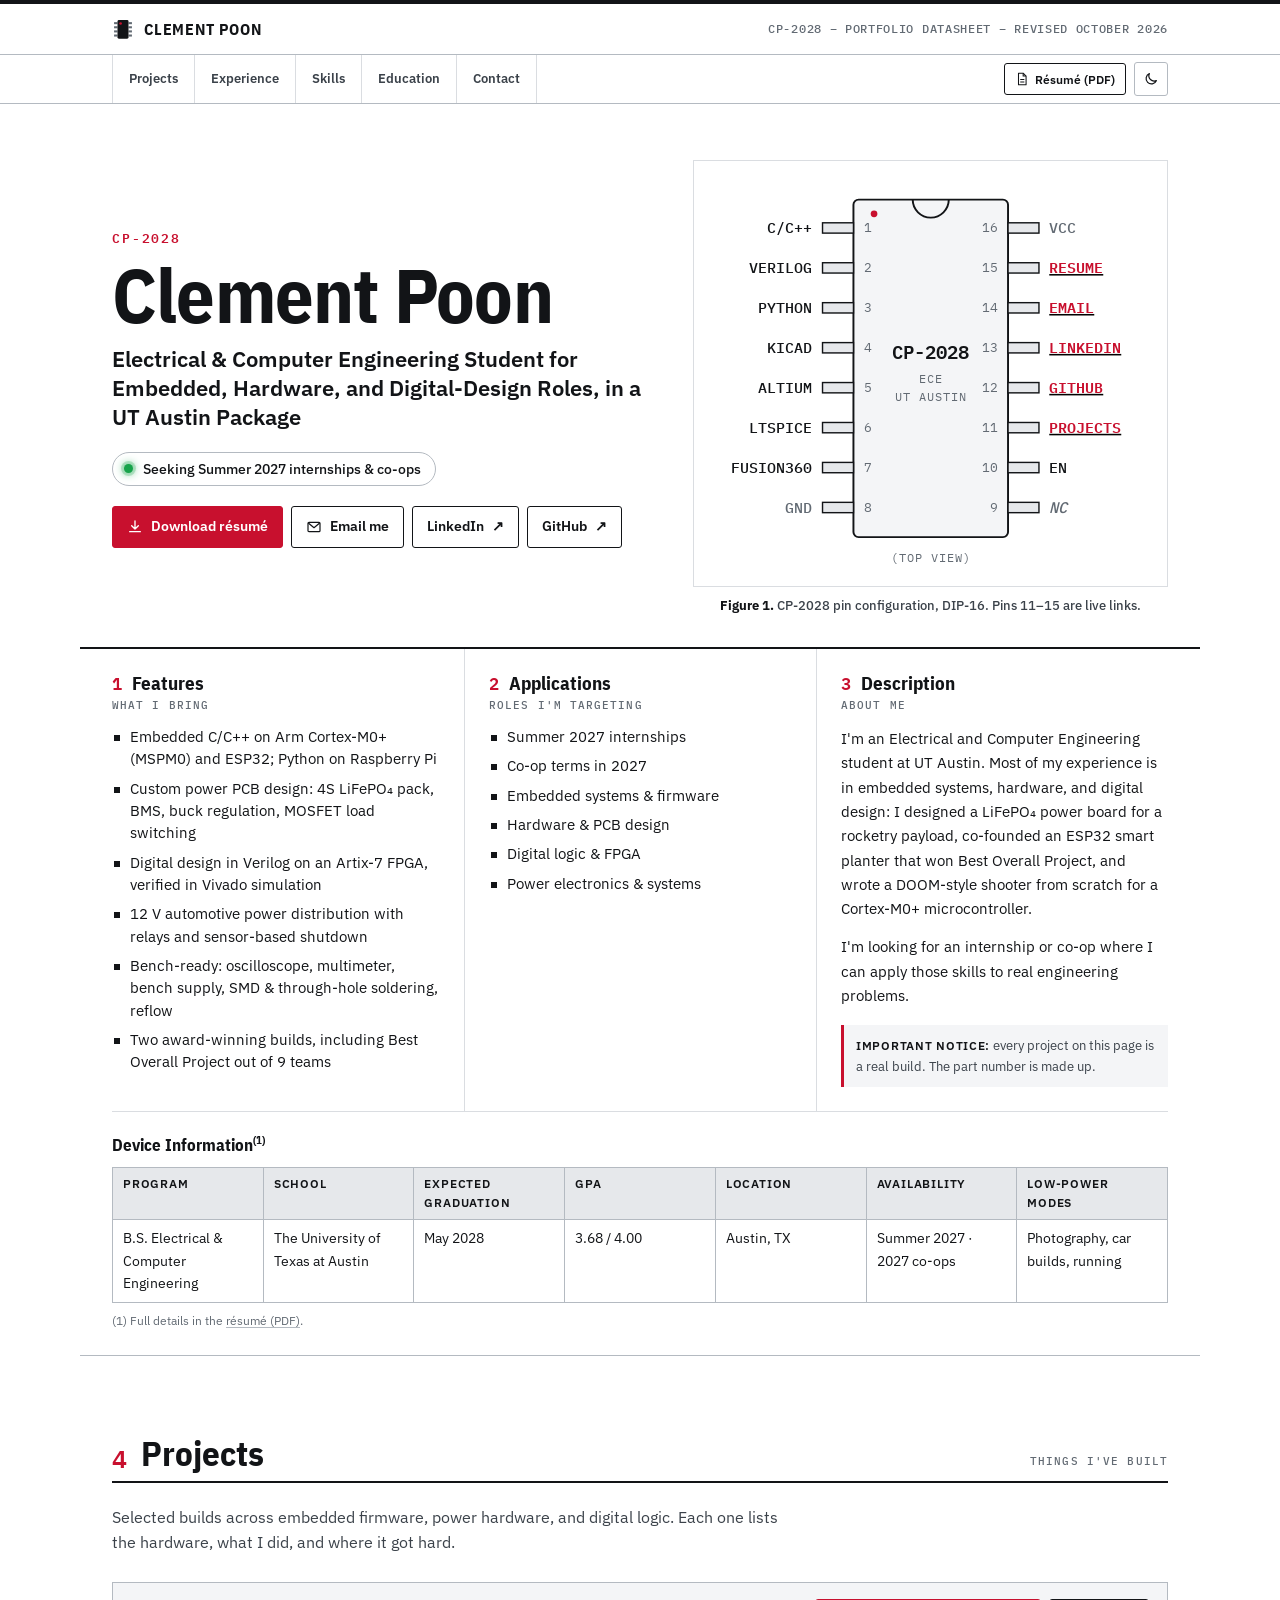
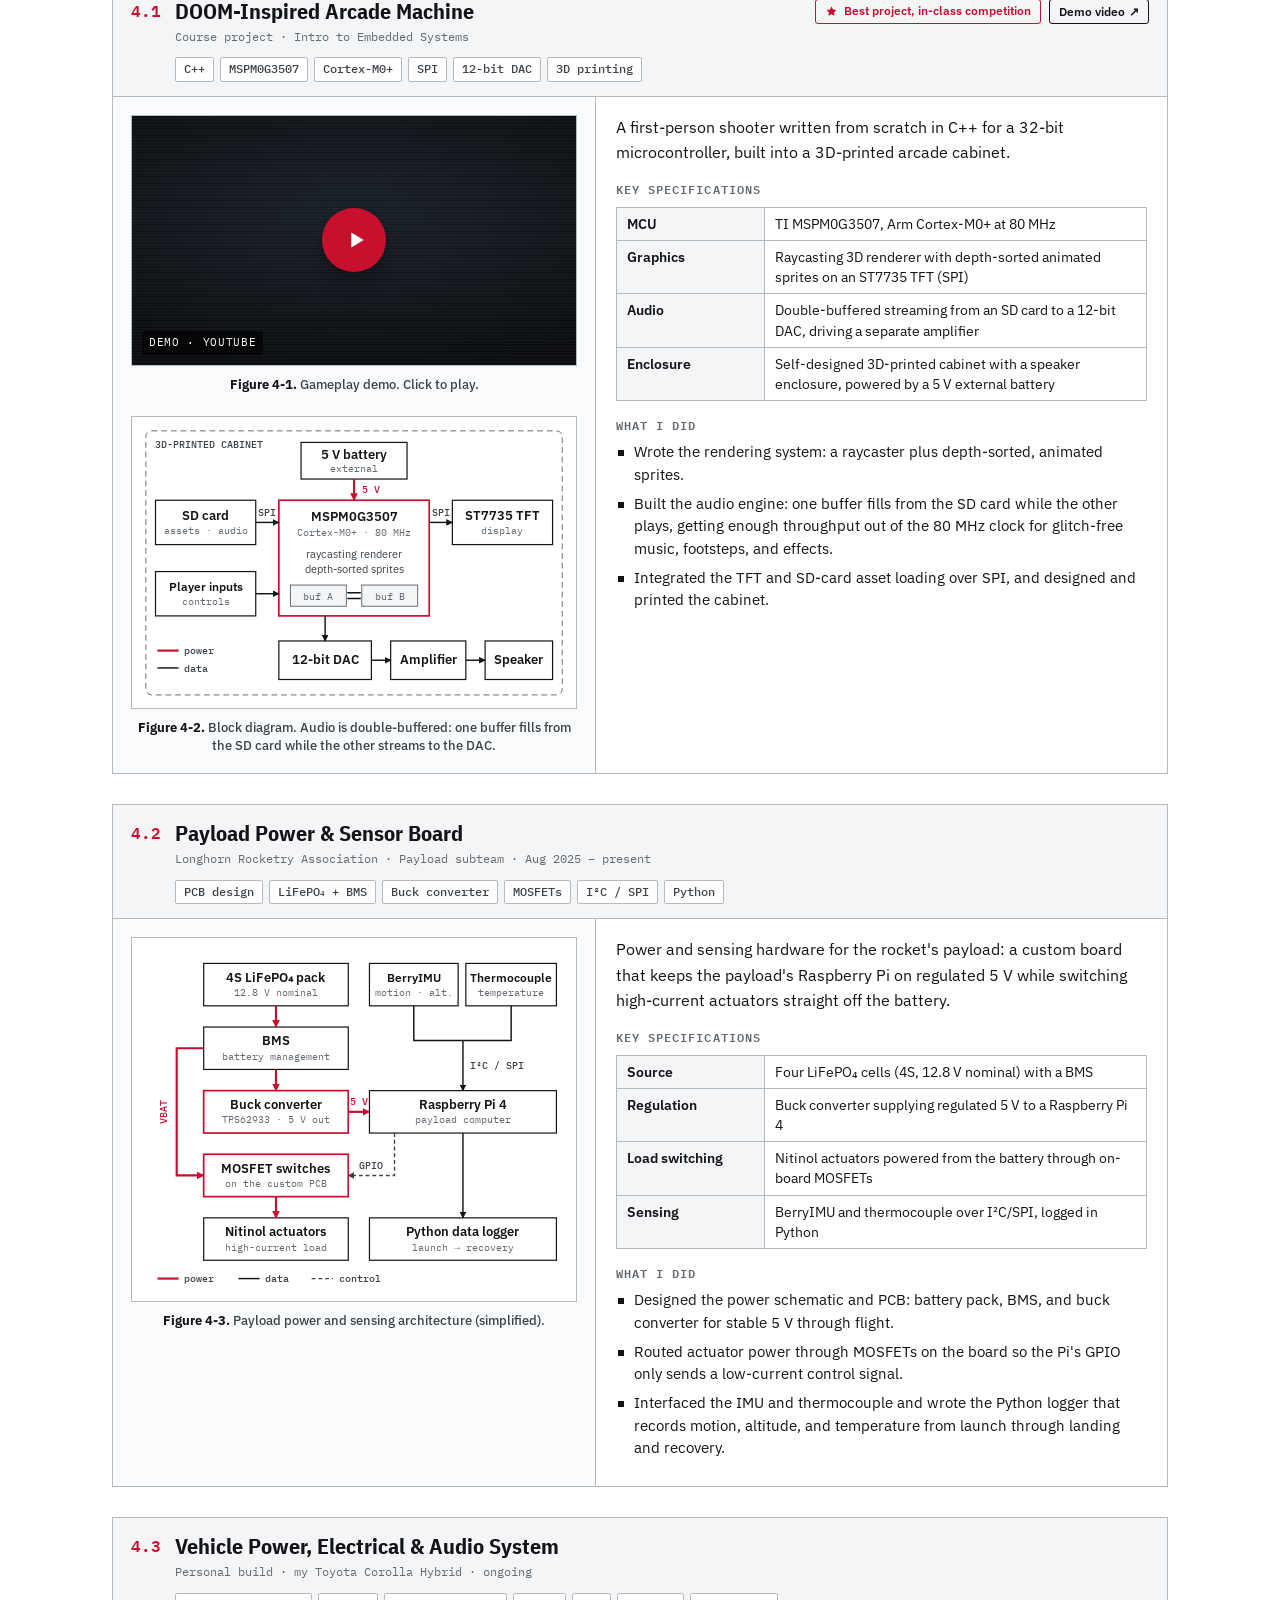
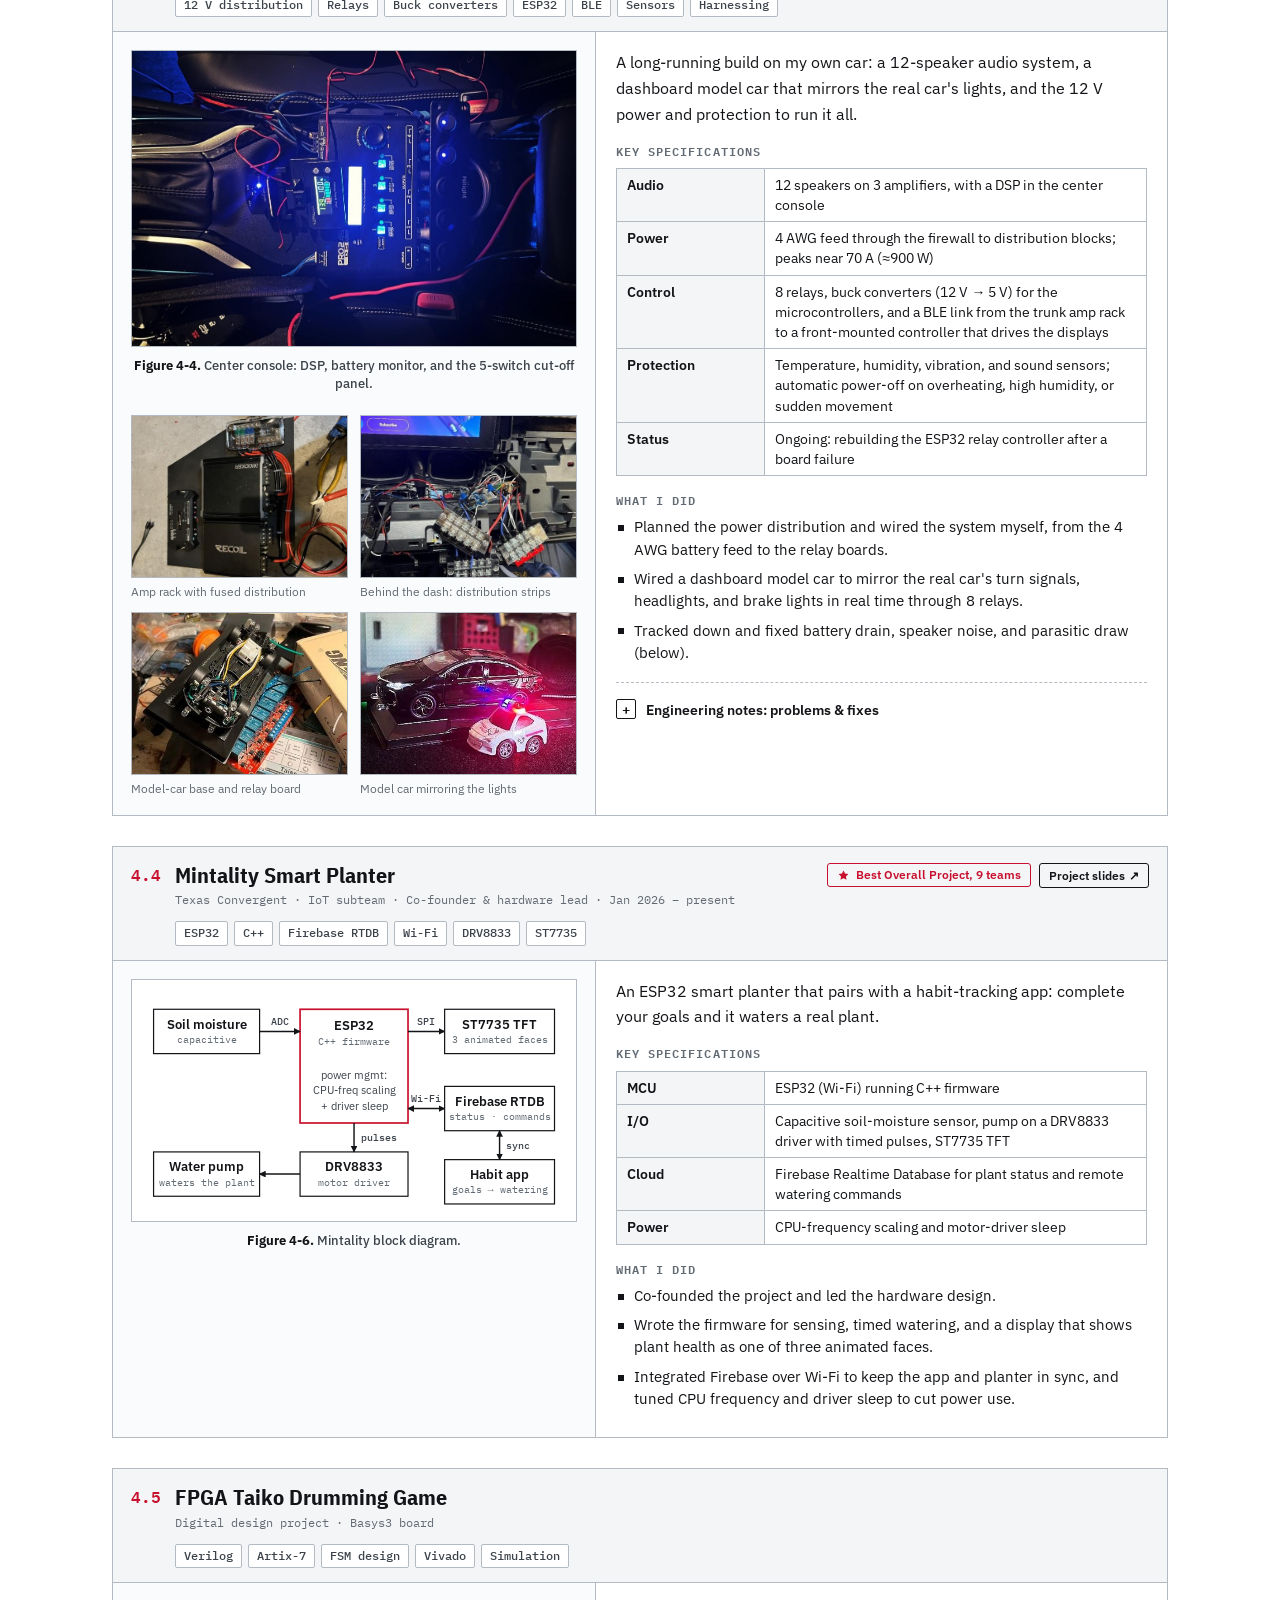
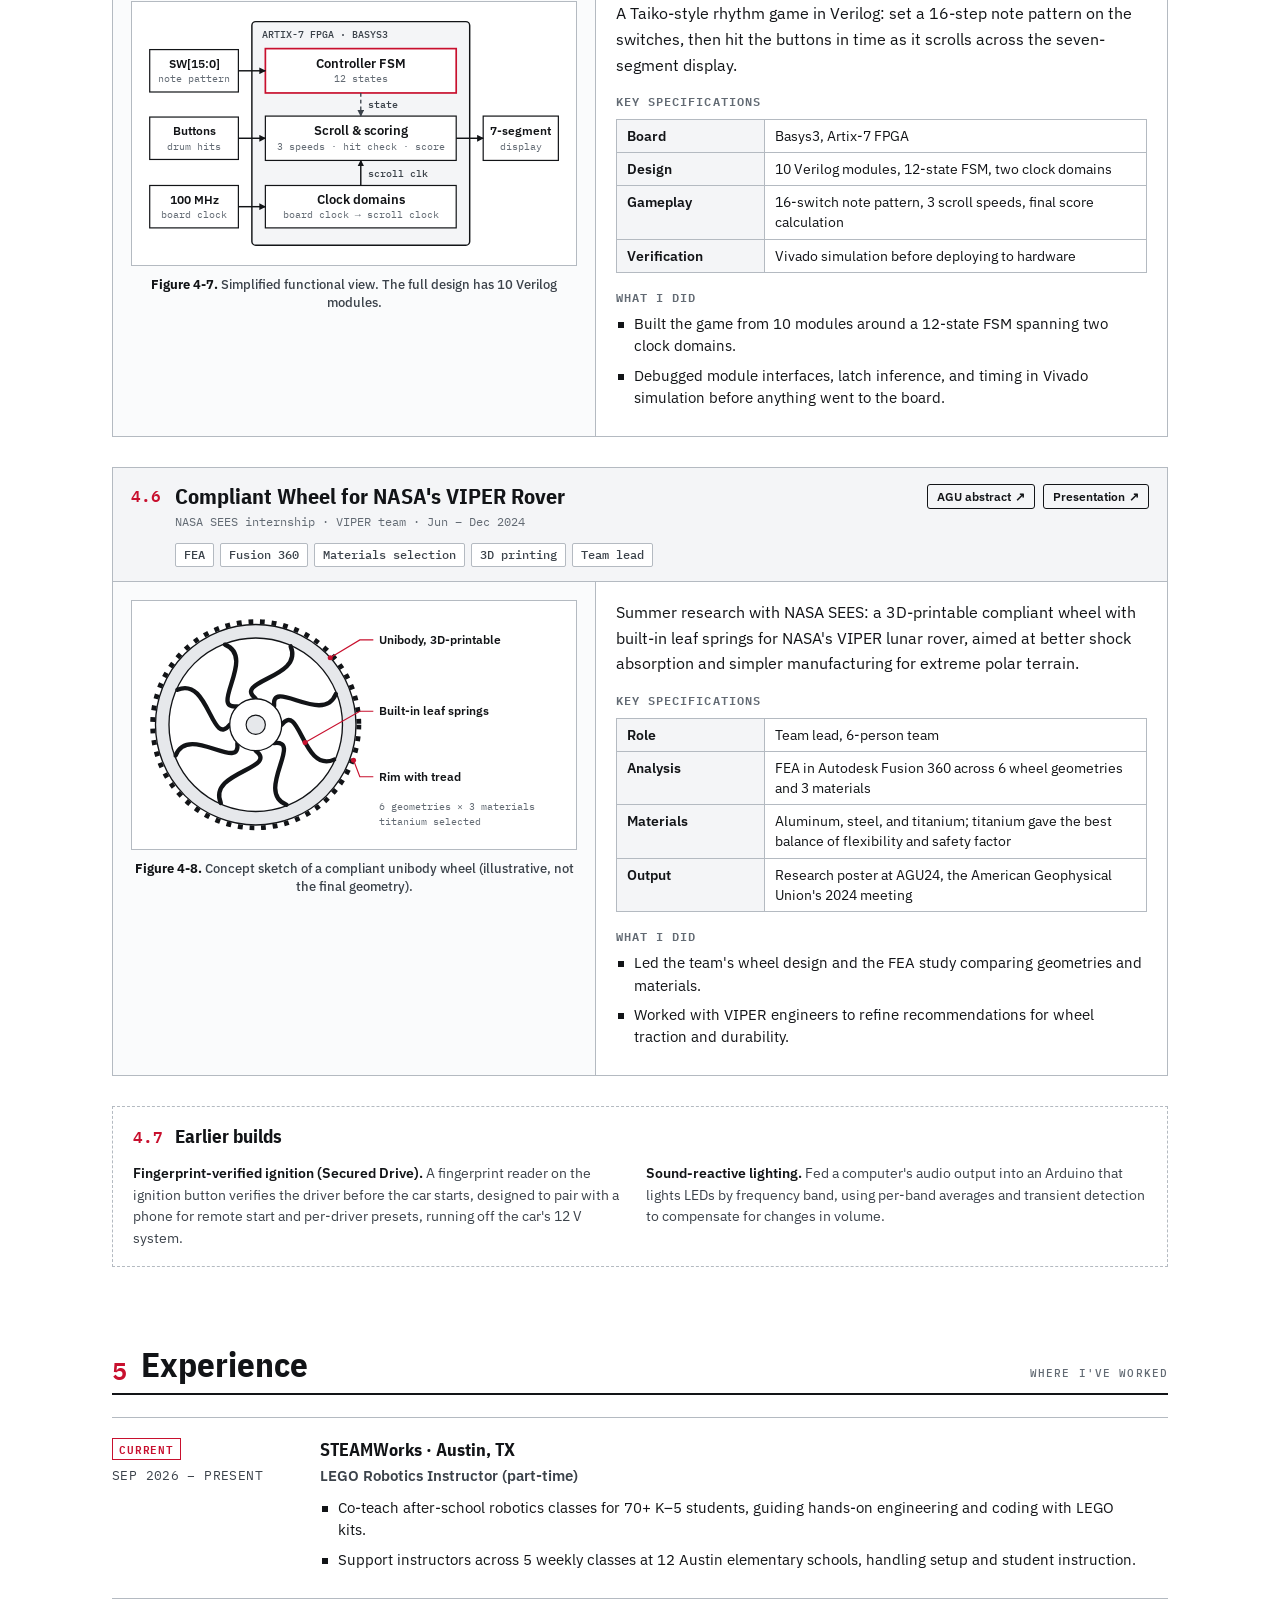
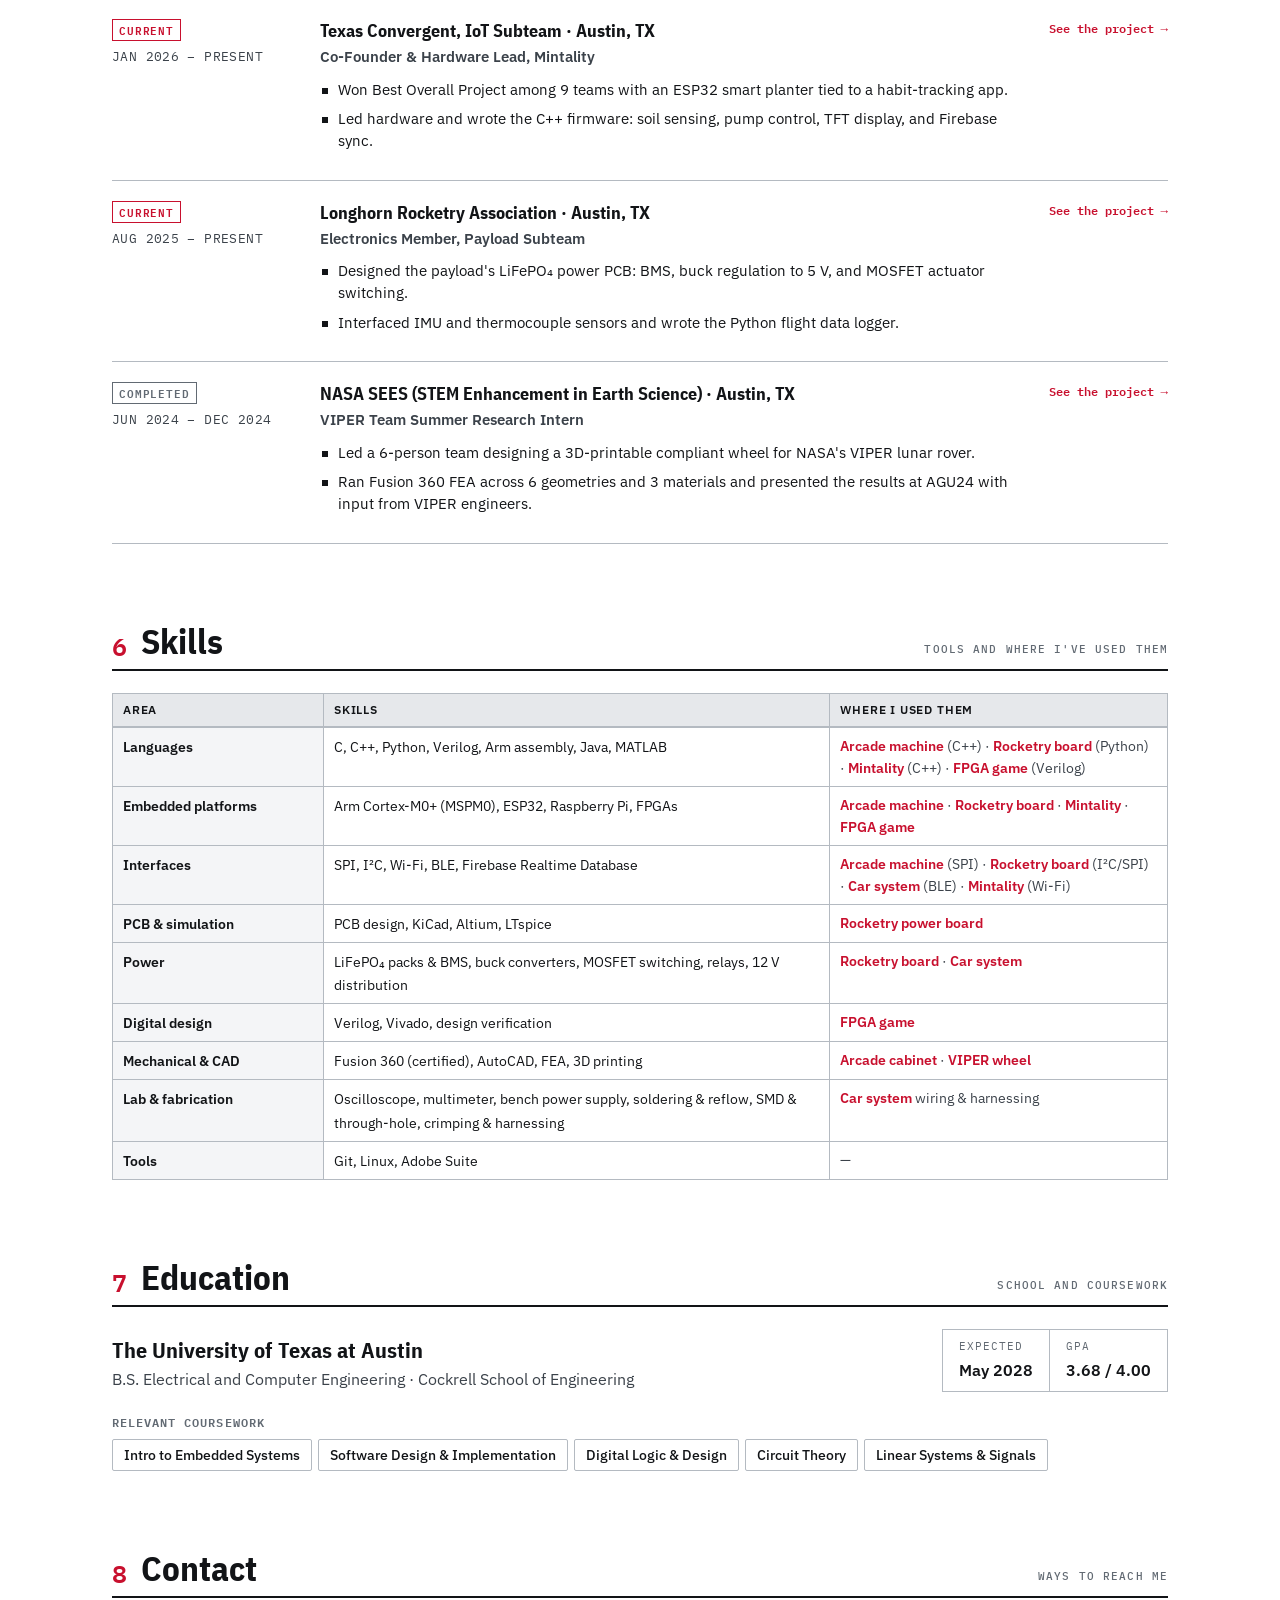
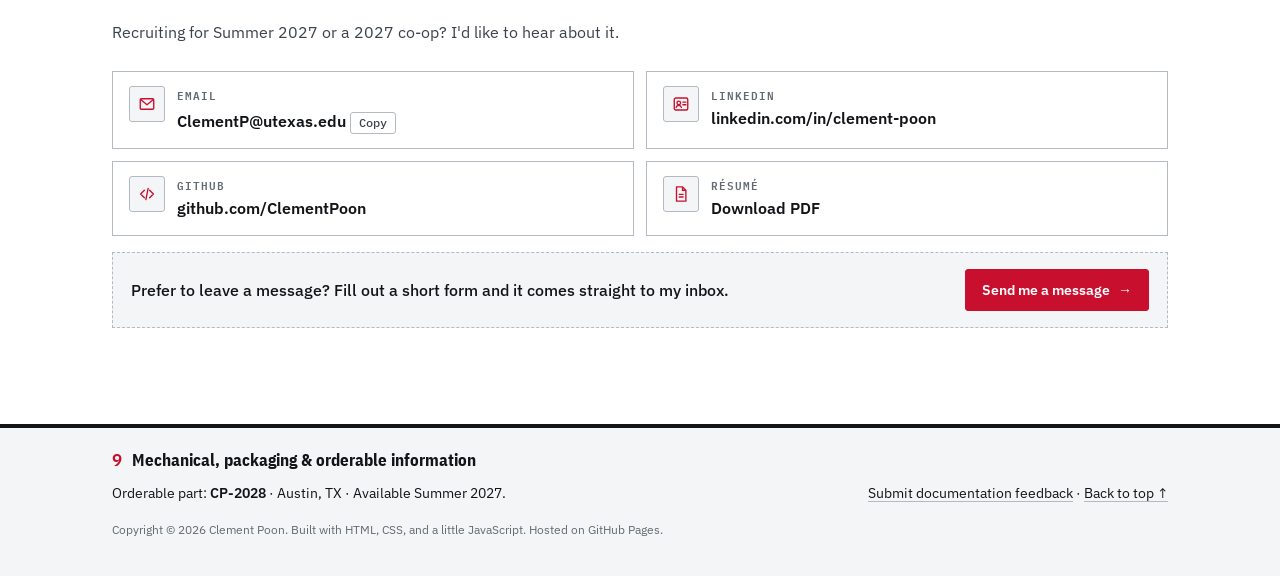
==== commit 4de80998: "Add files via upload" ====
--- a/index.html
+++ b/index.html
@@ -63,11 +63,11 @@
   <nav class="tabs" aria-label="Sections">
     <div class="wrap tabs__row">
       <div class="tabs__links">
-        <a class="tab" href="#projects"><span class="tab__n">4</span>Projects</a>
-        <a class="tab" href="#experience"><span class="tab__n">5</span>Experience</a>
-        <a class="tab" href="#skills"><span class="tab__n">6</span>Skills</a>
-        <a class="tab" href="#education"><span class="tab__n">7</span>Education</a>
-        <a class="tab" href="#contact"><span class="tab__n">8</span>Contact</a>
+        <a class="tab" href="#projects">Projects</a>
+        <a class="tab" href="#experience">Experience</a>
+        <a class="tab" href="#skills">Skills</a>
+        <a class="tab" href="#education">Education</a>
+        <a class="tab" href="contact.html">Contact</a>
       </div>
       <div class="tabs__actions">
         <a class="btn btn--sm" href="assets/Clement_Poon_Resume.pdf" target="_blank" rel="noopener">
@@ -203,7 +203,7 @@
     <div class="sh">
       <span class="sh__n">4</span>
       <h2 id="projects-h">Projects</h2>
-      <span class="sh__aka">Application &amp; implementation</span>
+      <span class="sh__aka">Things I've built</span>
     </div>
     <p class="lede">Selected builds across embedded firmware, power hardware, and digital logic. Each one lists the hardware, what I did, and where it got hard.</p>
 
@@ -719,11 +719,11 @@
     <div class="sh">
       <span class="sh__n">5</span>
       <h2 id="experience-h">Experience</h2>
-      <span class="sh__aka">Revision history</span>
+      <span class="sh__aka">Where I've worked</span>
     </div>
     <ol class="rev" reversed>
       <li class="rev__item">
-        <p class="rev__date"><span class="rev__tag">Rev D</span><br>Sep 2026 – Present</p>
+        <p class="rev__date"><span class="rev__tag">Current</span><br>Sep 2026 – Present</p>
         <div>
           <h3 class="rev__org">STEAMWorks · Austin, TX</h3>
           <p class="rev__role">LEGO Robotics Instructor (part-time)</p>
@@ -735,7 +735,7 @@
         <span class="rev__ref"></span>
       </li>
       <li class="rev__item">
-        <p class="rev__date"><span class="rev__tag">Rev C</span><br>Jan 2026 – Present</p>
+        <p class="rev__date"><span class="rev__tag">Current</span><br>Jan 2026 – Present</p>
         <div>
           <h3 class="rev__org">Texas Convergent, IoT Subteam · Austin, TX</h3>
           <p class="rev__role">Co-Founder &amp; Hardware Lead, Mintality</p>
@@ -744,10 +744,10 @@
             <li>Led hardware and wrote the C++ firmware: soil sensing, pump control, TFT display, and Firebase sync.</li>
           </ul>
         </div>
-        <a class="rev__ref" href="#mintality">See 4.4 →</a>
+        <a class="rev__ref" href="#mintality">See the project →</a>
       </li>
       <li class="rev__item">
-        <p class="rev__date"><span class="rev__tag">Rev B</span><br>Aug 2025 – Present</p>
+        <p class="rev__date"><span class="rev__tag">Current</span><br>Aug 2025 – Present</p>
         <div>
           <h3 class="rev__org">Longhorn Rocketry Association · Austin, TX</h3>
           <p class="rev__role">Electronics Member, Payload Subteam</p>
@@ -756,10 +756,10 @@
             <li>Interfaced IMU and thermocouple sensors and wrote the Python flight data logger.</li>
           </ul>
         </div>
-        <a class="rev__ref" href="#rocketry">See 4.2 →</a>
+        <a class="rev__ref" href="#rocketry">See the project →</a>
       </li>
       <li class="rev__item">
-        <p class="rev__date"><span class="rev__tag">Rev A</span><br>Jun 2024 – Dec 2024</p>
+        <p class="rev__date"><span class="rev__tag rev__tag--past">Completed</span><br>Jun 2024 – Dec 2024</p>
         <div>
           <h3 class="rev__org">NASA SEES (STEM Enhancement in Earth Science) · Austin, TX</h3>
           <p class="rev__role">VIPER Team Summer Research Intern</p>
@@ -768,7 +768,7 @@
             <li>Ran Fusion 360 FEA across 6 geometries and 3 materials and presented the results at AGU24 with input from VIPER engineers.</li>
           </ul>
         </div>
-        <a class="rev__ref" href="#viper">See 4.6 →</a>
+        <a class="rev__ref" href="#viper">See the project →</a>
       </li>
     </ol>
   </section>
@@ -778,21 +778,21 @@
     <div class="sh">
       <span class="sh__n">6</span>
       <h2 id="skills-h">Skills</h2>
-      <span class="sh__aka">Specifications</span>
+      <span class="sh__aka">Tools and where I've used them</span>
     </div>
     <table class="dtable dtable--stack dtable--skills">
       <caption class="visually-hidden">Skills, tools, and where each was used</caption>
-      <thead><tr><th scope="col">Parameter</th><th scope="col">Tools &amp; methods</th><th scope="col">Proven in</th></tr></thead>
+      <thead><tr><th scope="col">Area</th><th scope="col">Skills</th><th scope="col">Where I used them</th></tr></thead>
       <tbody>
-        <tr><th scope="row">Languages</th><td data-label="Tools &amp; methods">C, C++, Python, Verilog, Arm assembly, Java, MATLAB</td><td data-label="Proven in"><a href="#arcade">4.1</a> C++ · <a href="#rocketry">4.2</a> Python · <a href="#mintality">4.4</a> C++ · <a href="#fpga">4.5</a> Verilog</td></tr>
-        <tr><th scope="row">Embedded platforms</th><td data-label="Tools &amp; methods">Arm Cortex-M0+ (MSPM0), ESP32, Raspberry Pi, FPGAs</td><td data-label="Proven in"><a href="#arcade">4.1</a> · <a href="#rocketry">4.2</a> · <a href="#mintality">4.4</a> · <a href="#fpga">4.5</a></td></tr>
-        <tr><th scope="row">Interfaces</th><td data-label="Tools &amp; methods">SPI, I²C, Wi-Fi, BLE, Firebase Realtime Database</td><td data-label="Proven in"><a href="#arcade">4.1</a> SPI · <a href="#rocketry">4.2</a> I²C/SPI · <a href="#vehicle">4.3</a> BLE · <a href="#mintality">4.4</a> Wi-Fi</td></tr>
-        <tr><th scope="row">PCB &amp; simulation</th><td data-label="Tools &amp; methods">PCB design, KiCad, Altium, LTspice</td><td data-label="Proven in"><a href="#rocketry">4.2</a> payload power board</td></tr>
-        <tr><th scope="row">Power</th><td data-label="Tools &amp; methods">LiFePO₄ packs &amp; BMS, buck converters, MOSFET switching, relays, 12 V distribution</td><td data-label="Proven in"><a href="#rocketry">4.2</a> · <a href="#vehicle">4.3</a></td></tr>
-        <tr><th scope="row">Digital design</th><td data-label="Tools &amp; methods">Verilog, Vivado, design verification</td><td data-label="Proven in"><a href="#fpga">4.5</a></td></tr>
-        <tr><th scope="row">Mechanical &amp; CAD</th><td data-label="Tools &amp; methods">Fusion 360 (certified), AutoCAD, FEA, 3D printing</td><td data-label="Proven in"><a href="#arcade">4.1</a> cabinet · <a href="#viper">4.6</a> wheel</td></tr>
-        <tr><th scope="row">Lab &amp; fabrication</th><td data-label="Tools &amp; methods">Oscilloscope, multimeter, bench power supply, soldering &amp; reflow, SMD &amp; through-hole, crimping &amp; harnessing</td><td data-label="Proven in"><a href="#vehicle">4.3</a> wiring &amp; harnessing</td></tr>
-        <tr><th scope="row">Tools</th><td data-label="Tools &amp; methods">Git, Linux, Adobe Suite</td><td data-label="Proven in">—</td></tr>
+        <tr><th scope="row">Languages</th><td data-label="Skills">C, C++, Python, Verilog, Arm assembly, Java, MATLAB</td><td data-label="Where I used them"><a href="#arcade">Arcade machine</a> (C++) · <a href="#rocketry">Rocketry board</a> (Python) · <a href="#mintality">Mintality</a> (C++) · <a href="#fpga">FPGA game</a> (Verilog)</td></tr>
+        <tr><th scope="row">Embedded platforms</th><td data-label="Skills">Arm Cortex-M0+ (MSPM0), ESP32, Raspberry Pi, FPGAs</td><td data-label="Where I used them"><a href="#arcade">Arcade machine</a> · <a href="#rocketry">Rocketry board</a> · <a href="#mintality">Mintality</a> · <a href="#fpga">FPGA game</a></td></tr>
+        <tr><th scope="row">Interfaces</th><td data-label="Skills">SPI, I²C, Wi-Fi, BLE, Firebase Realtime Database</td><td data-label="Where I used them"><a href="#arcade">Arcade machine</a> (SPI) · <a href="#rocketry">Rocketry board</a> (I²C/SPI) · <a href="#vehicle">Car system</a> (BLE) · <a href="#mintality">Mintality</a> (Wi-Fi)</td></tr>
+        <tr><th scope="row">PCB &amp; simulation</th><td data-label="Skills">PCB design, KiCad, Altium, LTspice</td><td data-label="Where I used them"><a href="#rocketry">Rocketry power board</a></td></tr>
+        <tr><th scope="row">Power</th><td data-label="Skills">LiFePO₄ packs &amp; BMS, buck converters, MOSFET switching, relays, 12 V distribution</td><td data-label="Where I used them"><a href="#rocketry">Rocketry board</a> · <a href="#vehicle">Car system</a></td></tr>
+        <tr><th scope="row">Digital design</th><td data-label="Skills">Verilog, Vivado, design verification</td><td data-label="Where I used them"><a href="#fpga">FPGA game</a></td></tr>
+        <tr><th scope="row">Mechanical &amp; CAD</th><td data-label="Skills">Fusion 360 (certified), AutoCAD, FEA, 3D printing</td><td data-label="Where I used them"><a href="#arcade">Arcade cabinet</a> · <a href="#viper">VIPER wheel</a></td></tr>
+        <tr><th scope="row">Lab &amp; fabrication</th><td data-label="Skills">Oscilloscope, multimeter, bench power supply, soldering &amp; reflow, SMD &amp; through-hole, crimping &amp; harnessing</td><td data-label="Where I used them"><a href="#vehicle">Car system</a> wiring &amp; harnessing</td></tr>
+        <tr><th scope="row">Tools</th><td data-label="Skills">Git, Linux, Adobe Suite</td><td data-label="Where I used them">—</td></tr>
       </tbody>
     </table>
   </section>
@@ -802,7 +802,7 @@
     <div class="sh">
       <span class="sh__n">7</span>
       <h2 id="education-h">Education</h2>
-      <span class="sh__aka">Device &amp; documentation support</span>
+      <span class="sh__aka">School and coursework</span>
     </div>
     <div class="edu">
       <div>
@@ -825,21 +825,43 @@
     <div class="sh">
       <span class="sh__n">8</span>
       <h2 id="contact-h">Contact</h2>
-      <span class="sh__aka">Pin functions</span>
+      <span class="sh__aka">Ways to reach me</span>
     </div>
     <p class="lede">Recruiting for Summer 2027 or a 2027 co-op? I'd like to hear about it.</p>
-    <div class="table-scroll">
-      <table class="dtable dtable--pins">
-        <caption class="visually-hidden">Contact links</caption>
-        <thead><tr><th scope="col">Pin</th><th scope="col">No.</th><th scope="col">I/O</th><th scope="col">Description</th></tr></thead>
-        <tbody>
-          <tr><th scope="row">EMAIL</th><td>14</td><td>O</td><td><a href="mailto:ClementP@utexas.edu">ClementP@utexas.edu</a> <button class="copy" type="button" data-copy="ClementP@utexas.edu" hidden>Copy</button></td></tr>
-          <tr><th scope="row">LINKEDIN</th><td>13</td><td>O</td><td><a href="https://www.linkedin.com/in/clement-poon/" target="_blank" rel="noopener noreferrer">linkedin.com/in/clement-poon</a></td></tr>
-          <tr><th scope="row">GITHUB</th><td>12</td><td>O</td><td><a href="https://github.com/ClementPoon" target="_blank" rel="noopener noreferrer">github.com/ClementPoon</a></td></tr>
-          <tr><th scope="row">RESUME</th><td>15</td><td>O</td><td><a href="assets/Clement_Poon_Resume.pdf" target="_blank" rel="noopener">One-page résumé (PDF)</a></td></tr>
-          <tr><th scope="row">EN</th><td>10</td><td>I</td><td>Enable. Available for Summer 2027 internships and 2027 co-op terms.</td></tr>
-        </tbody>
-      </table>
+    <ul class="reach">
+      <li class="reach__card">
+        <span class="reach__icon" aria-hidden="true"><svg viewBox="0 0 24 24"><rect x="3" y="5" width="18" height="14" rx="1.5" fill="none" stroke="currentColor" stroke-width="1.8"/><path d="M3.5 6l8.5 7 8.5-7" fill="none" stroke="currentColor" stroke-width="1.8" stroke-linejoin="round"/></svg></span>
+        <div class="reach__text">
+          <p class="reach__label">Email</p>
+          <a href="mailto:ClementP@utexas.edu">ClementP@utexas.edu</a>
+          <button class="copy" type="button" data-copy="ClementP@utexas.edu" hidden>Copy</button>
+        </div>
+      </li>
+      <li class="reach__card">
+        <span class="reach__icon" aria-hidden="true"><svg viewBox="0 0 24 24"><rect x="3" y="4" width="18" height="16" rx="2" fill="none" stroke="currentColor" stroke-width="1.8"/><circle cx="9" cy="10.5" r="2.4" fill="none" stroke="currentColor" stroke-width="1.8"/><path d="M5.5 16.5c.6-1.9 1.9-2.9 3.5-2.9s2.9 1 3.5 2.9M14.5 9.5h4M14.5 13h4" fill="none" stroke="currentColor" stroke-width="1.8" stroke-linecap="round"/></svg></span>
+        <div class="reach__text">
+          <p class="reach__label">LinkedIn</p>
+          <a href="https://www.linkedin.com/in/clement-poon/" target="_blank" rel="noopener noreferrer">linkedin.com/in/clement-poon</a>
+        </div>
+      </li>
+      <li class="reach__card">
+        <span class="reach__icon" aria-hidden="true"><svg viewBox="0 0 24 24"><path d="M8.5 7L3.5 12l5 5M15.5 7l5 5-5 5M13.5 4.5l-3 15" fill="none" stroke="currentColor" stroke-width="1.8" stroke-linecap="round" stroke-linejoin="round"/></svg></span>
+        <div class="reach__text">
+          <p class="reach__label">GitHub</p>
+          <a href="https://github.com/ClementPoon" target="_blank" rel="noopener noreferrer">github.com/ClementPoon</a>
+        </div>
+      </li>
+      <li class="reach__card">
+        <span class="reach__icon" aria-hidden="true"><svg viewBox="0 0 24 24"><path d="M6 2.5h8l4.5 4.5v14.5H6z" fill="none" stroke="currentColor" stroke-width="1.8" stroke-linejoin="round"/><path d="M14 2.5V7h4.5M9 12.5h6.5M9 16h6.5" fill="none" stroke="currentColor" stroke-width="1.8"/></svg></span>
+        <div class="reach__text">
+          <p class="reach__label">Résumé</p>
+          <a href="assets/Clement_Poon_Resume.pdf" target="_blank" rel="noopener">Download PDF</a>
+        </div>
+      </li>
+    </ul>
+    <div class="msg-cta">
+      <p>Prefer to leave a message? Fill out a short form and it comes straight to my inbox.</p>
+      <a class="btn btn--primary" href="contact.html">Send me a message <span aria-hidden="true">→</span></a>
     </div>
   </section>
 
--- a/assets/css/style.css
+++ b/assets/css/style.css
@@ -33,6 +33,7 @@
   --on-accent: #ffffff;
   --accent-wash: #fcecee;
   --led: #17a34a;
+  --ok: #11803a;
   --fig: #fafbfc;
   --box: #ffffff;
   --video-bg: #0b0d10;
@@ -61,6 +62,7 @@
     --on-accent: #14060a;
     --accent-wash: #2a1519;
     --led: #3ad671;
+    --ok: #4ade80;
     --fig: #12161b;
     --box: #171c22;
     color-scheme: dark;
@@ -80,6 +82,7 @@
   --on-accent: #14060a;
   --accent-wash: #2a1519;
   --led: #3ad671;
+  --ok: #4ade80;
   --fig: #12161b;
   --box: #171c22;
   color-scheme: dark;
@@ -178,8 +181,8 @@
 .tab:first-child { border-left: 1px solid var(--rule); }
 .tab:hover { color: var(--ink); background: var(--paper-2); }
 .tab__n { font-family: var(--font-mono); font-size: 0.72rem; color: var(--accent); }
-.tab[aria-current="true"] { color: var(--ink); }
-.tab[aria-current="true"]::after {
+.tab[aria-current="true"], .tab[aria-current="page"] { color: var(--ink); }
+.tab[aria-current="true"]::after, .tab[aria-current="page"]::after {
   content: ""; position: absolute; left: 0; right: 0; bottom: -1px; height: 3px; background: var(--accent);
 }
 .tabs__actions { display: flex; align-items: center; gap: 8px; padding-left: 12px; flex: 0 0 auto; }
@@ -304,13 +307,10 @@
 .table-scroll { overflow-x: auto; }
 
 .dtable--skills tbody th { width: 20%; white-space: nowrap; }
-.dtable--skills td:last-child { width: 30%; font-family: var(--font-mono); font-size: 0.8rem; color: var(--ink-2); }
+.dtable--skills td:last-child { width: 32%; font-size: 0.86rem; color: var(--ink-2); }
 .dtable--skills td:last-child a { color: var(--accent); text-decoration: none; font-weight: 600; }
 .dtable--skills td:last-child a:hover { text-decoration: underline; }
 
-.dtable--pins tbody th { font-family: var(--font-mono); font-size: 0.82rem; white-space: nowrap; }
-.dtable--pins td:nth-child(2), .dtable--pins td:nth-child(3) { font-family: var(--font-mono); font-size: 0.82rem; text-align: center; width: 64px; }
-.dtable--pins td:last-child a { color: var(--accent); font-weight: 600; }
 .copy {
   margin-left: 8px; padding: 3px 8px; border: 1px solid var(--rule-2); border-radius: 3px;
   background: var(--paper); color: var(--ink-2); cursor: pointer;
@@ -508,6 +508,7 @@
   display: inline-block; margin-bottom: 6px; padding: 2px 6px; border: 1px solid currentColor;
   color: var(--accent); font-weight: 600; font-size: 0.68rem; letter-spacing: 0.08em;
 }
+.rev__tag--past { color: var(--ink-3); }
 .rev__org { font-family: var(--font-cond); font-weight: 700; font-size: 1.15rem; line-height: 1.25; }
 .rev__role { margin: 3px 0 10px; color: var(--ink-2); font-weight: 600; font-size: 0.92rem; }
 .rev__ref { align-self: start; color: var(--accent); font-family: var(--font-mono); font-size: 0.78rem; font-weight: 600; white-space: nowrap; text-decoration: none; }
@@ -525,6 +526,75 @@
 .edu__facts div + div { border-left: 1px solid var(--rule-2); }
 .edu__facts dt { color: var(--ink-3); font-family: var(--font-mono); font-size: 0.68rem; letter-spacing: 0.09em; text-transform: uppercase; }
 .edu__facts dd { margin: 2px 0 0; font-weight: 600; font-size: 1.02rem; }
+
+
+/* ---------- CONTACT CARDS (main page + contact page) ---------- */
+.reach { list-style: none; display: grid; grid-template-columns: repeat(2, minmax(0, 1fr)); gap: 12px; }
+.reach--stack { grid-template-columns: 1fr; }
+.reach__card {
+  display: flex; align-items: flex-start; gap: 12px; min-width: 0;
+  padding: 14px 16px; border: 1px solid var(--rule-2); background: var(--paper);
+}
+.reach__icon {
+  flex: none; display: grid; place-items: center; width: 36px; height: 36px;
+  border: 1px solid var(--rule-2); border-radius: 3px; color: var(--accent); background: var(--paper-2);
+}
+.reach__icon svg { width: 18px; height: 18px; }
+.reach__text { min-width: 0; }
+.reach__label {
+  margin: 0 0 2px; color: var(--ink-3);
+  font-family: var(--font-mono); font-size: 0.68rem; font-weight: 600; letter-spacing: 0.09em; text-transform: uppercase;
+}
+.reach__text a { font-weight: 600; text-decoration: none; overflow-wrap: anywhere; }
+.reach__text a:hover { text-decoration: underline; }
+.reach__text .copy { display: inline-block; margin: 6px 0 0; }
+.reach__text .copy[hidden] { display: none; }
+.msg-cta {
+  display: flex; flex-wrap: wrap; align-items: center; justify-content: space-between; gap: 12px 20px;
+  margin-top: 16px; padding: 16px 18px; border: 1px dashed var(--rule-2); background: var(--paper-2);
+}
+.msg-cta p { margin: 0; font-weight: 500; }
+
+/* ---------- CONTACT PAGE ---------- */
+.contact-hero { padding-top: clamp(28px, 5vw, 56px); padding-bottom: 8px; }
+.contact-hero h1 {
+  margin: 0 0 14px; font-family: var(--font-cond); font-weight: 700;
+  font-size: clamp(2.2rem, 6vw, 3.6rem); line-height: 1; letter-spacing: -0.01em;
+}
+.contact-grid {
+  display: grid; grid-template-columns: minmax(0, 7fr) minmax(0, 5fr); gap: 28px; align-items: start;
+  padding-bottom: 8px;
+}
+.cform { border: 1px solid var(--rule-2); background: var(--paper); }
+.cform__head {
+  margin: 0; padding: 12px 18px; border-bottom: 1px solid var(--rule-2); background: var(--paper-2);
+  font-family: var(--font-mono); font-size: 0.72rem; font-weight: 600; letter-spacing: 0.09em; text-transform: uppercase; color: var(--ink-3);
+}
+.cform__body { display: grid; gap: 16px; padding: 18px; }
+.field-row { display: grid; grid-template-columns: 1fr 1fr; gap: 16px; }
+.field { display: grid; gap: 6px; min-width: 0; }
+.field label { font-size: 0.88rem; font-weight: 600; }
+.field .opt { font-weight: 400; color: var(--ink-3); }
+.field input, .field select, .field textarea {
+  width: 100%; min-height: 44px; padding: 10px 12px;
+  border: 1px solid var(--rule-2); border-radius: 3px; background: var(--paper); color: var(--ink);
+  font: inherit; font-size: 1rem; line-height: 1.4;
+}
+.field textarea { min-height: 160px; resize: vertical; }
+.field input:hover, .field select:hover, .field textarea:hover { border-color: var(--ink-3); }
+.field input:focus-visible, .field select:focus-visible, .field textarea:focus-visible {
+  outline: 2px solid var(--accent); outline-offset: 1px; border-color: var(--accent);
+}
+.cform__foot { display: flex; flex-wrap: wrap; align-items: center; gap: 10px 16px; }
+.cform__note { margin: 0; font-size: 0.82rem; color: var(--ink-3); }
+.cform__status { margin: 0; min-height: 1.5em; font-size: 0.92rem; font-weight: 500; }
+.cform__status[data-state="ok"] { color: var(--ok); }
+.cform__status[data-state="err"] { color: var(--accent); }
+.btn[disabled] { opacity: 0.6; cursor: progress; }
+.aside-box { padding: 16px 18px; border: 1px solid var(--rule-2); background: var(--paper-2); }
+.aside-box p { margin: 0; font-size: 0.92rem; color: var(--ink-2); }
+.aside-box .aside-box__h { display: flex; align-items: center; gap: 10px; margin-bottom: 6px; color: var(--ink); font-weight: 600; font-size: 0.95rem; }
+.contact-aside .mini-h { margin-top: 22px; }
 
 /* ---------- FOOTER ---------- */
 .footer { margin-top: clamp(56px, 8vw, 96px); padding: 22px 0 36px; border-top: 4px solid var(--ink); background: var(--paper-2); }
@@ -558,6 +628,8 @@
   .col--feat, .col--app { grid-column: span 6; }
   .col--desc { grid-column: 1 / -1; border-left: 0; padding-left: 0 !important; border-top: 1px solid var(--rule); }
   .hero { gap: 24px 32px; }
+  .reach { grid-template-columns: repeat(2, minmax(0, 1fr)); }
+  .reach--stack { grid-template-columns: 1fr; }
 }
 @media (max-width: 799px) {
   .hero { grid-template-columns: 1fr; }
@@ -569,6 +641,8 @@
   .project__head { grid-template-columns: auto minmax(0, 1fr); }
   .project__aside { grid-column: 2; justify-content: flex-start; margin-top: 4px; }
   .project__head .chips { grid-column: 2; }
+  .contact-grid { grid-template-columns: 1fr; }
+  .contact-aside .reach--stack { grid-template-columns: repeat(2, minmax(0, 1fr)); }
 }
 @media (max-width: 719px) {
   .docno { display: none; }
@@ -605,12 +679,11 @@
     content: attr(data-label); display: block; margin-bottom: 2px; color: var(--ink-3);
     font-family: var(--font-mono); font-size: 0.66rem; font-weight: 600; letter-spacing: 0.08em; text-transform: uppercase;
   }
-  .dtable--stack caption { display: block; width: 100%; }
+  .dtable--stack caption:not(.visually-hidden) { display: block; width: 100%; }
+  .reach, .contact-aside .reach--stack { grid-template-columns: 1fr; }
+  .field-row { grid-template-columns: 1fr; }
+  .msg-cta .btn { width: 100%; justify-content: center; }
   .dtable--skills td:last-child { font-size: 0.78rem; }
-  /* pin numbers are decoration; drop them on phones so links don't break mid-word */
-  .dtable--pins thead th:nth-child(2), .dtable--pins thead th:nth-child(3),
-  .dtable--pins td:nth-child(2), .dtable--pins td:nth-child(3) { display: none; }
-  .dtable--pins td { overflow-wrap: break-word; }
 }
 
 @media (prefers-reduced-motion: reduce) {
@@ -627,7 +700,7 @@
     --fig: #fff !important; --box: #fff !important; color-scheme: light;
   }
   body { font-size: 10.5pt; }
-  .tabs, .skip, .icon-btn, .cta, .video__play, .copy, .lightbox { display: none !important; }
+  .tabs, .skip, .icon-btn, .cta, .video__play, .copy, .lightbox, .msg-cta .btn { display: none !important; }
   .masthead { border-top-width: 3px; }
   .hero { padding-top: 8px; }
   .fig-stack { position: static; }
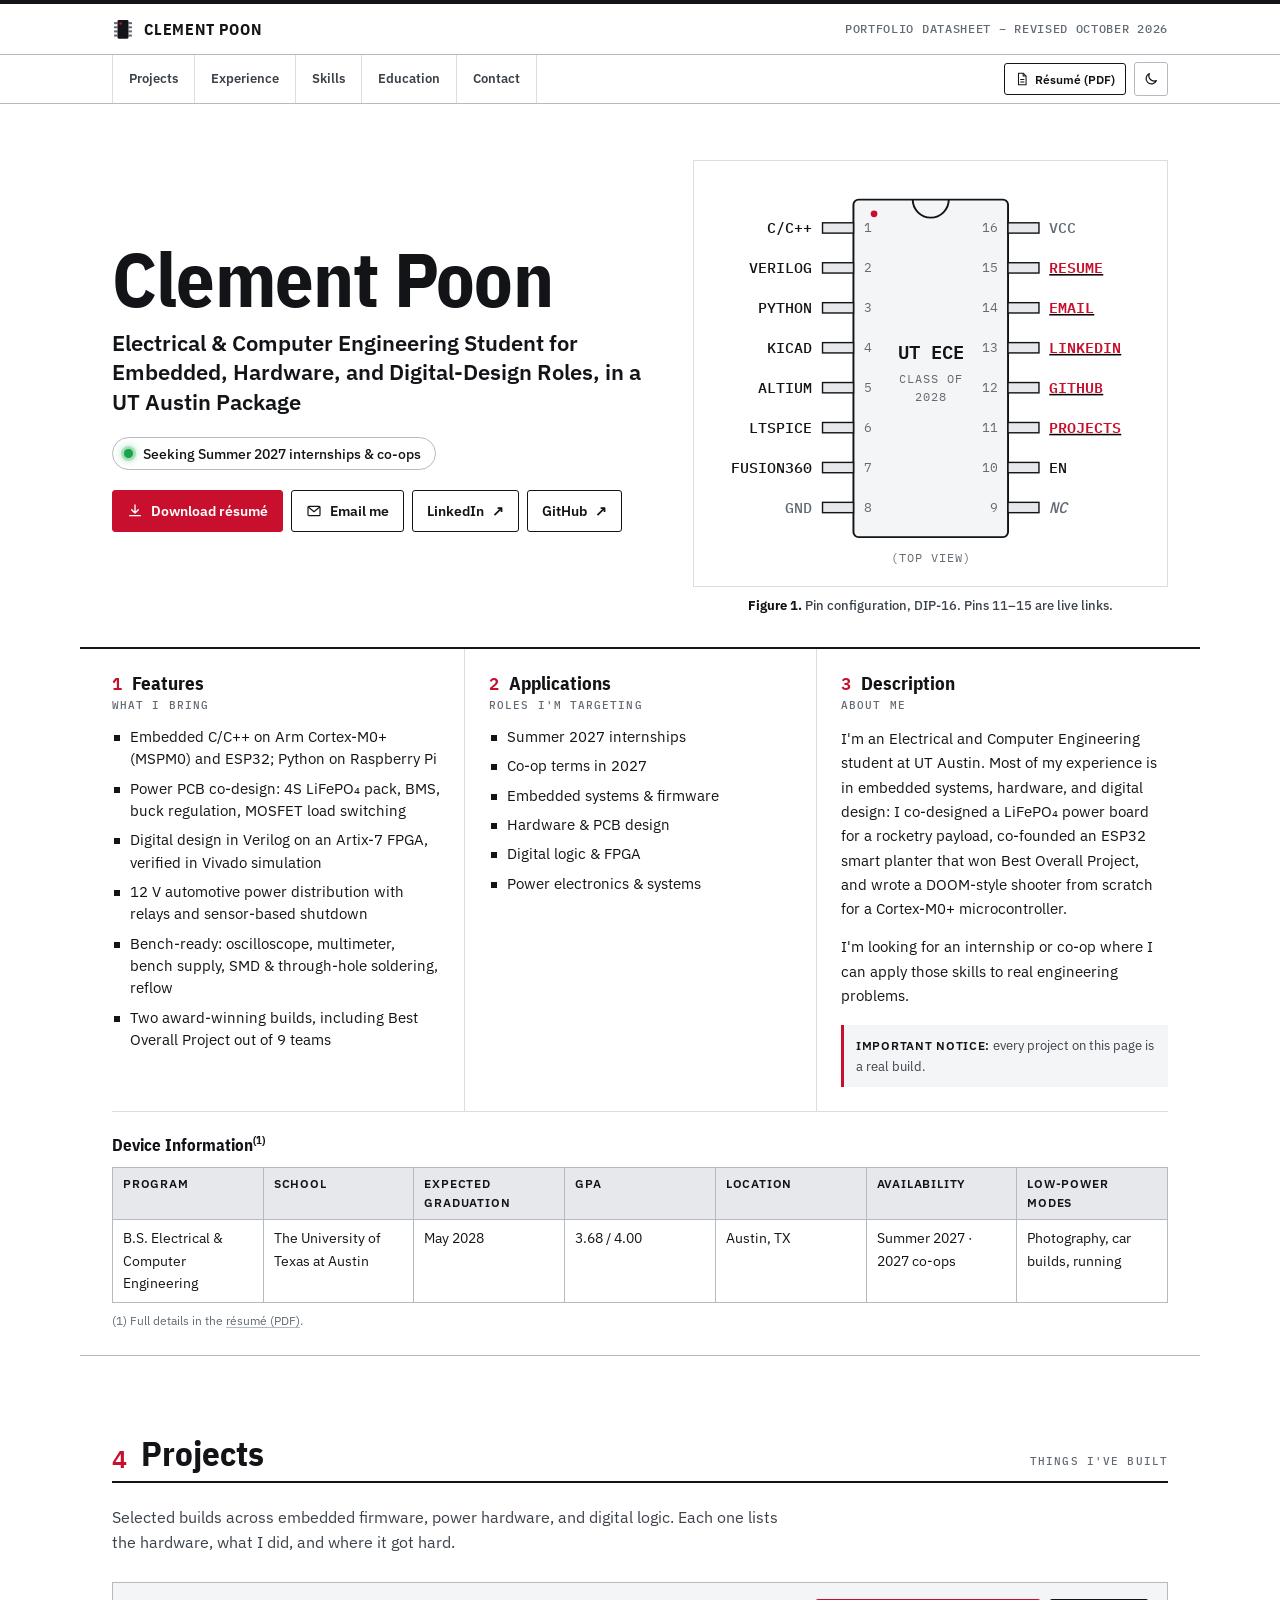
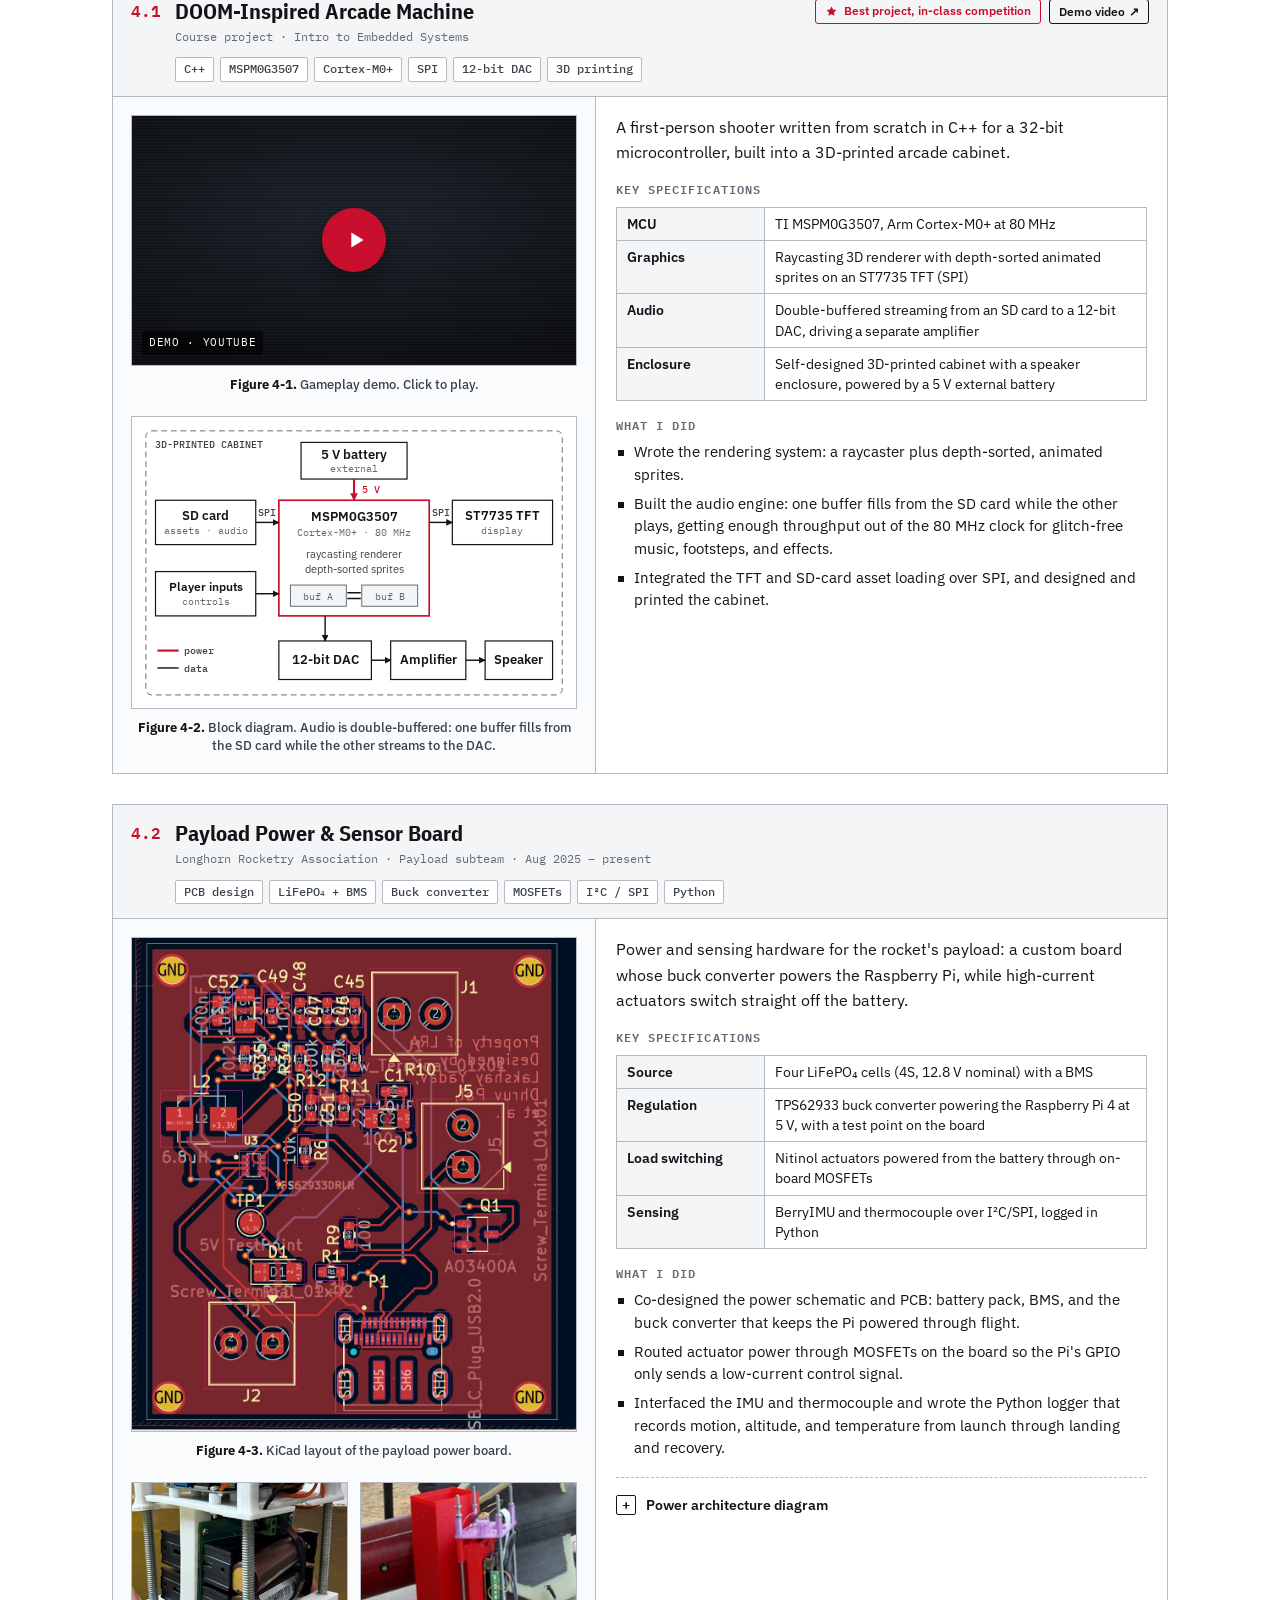
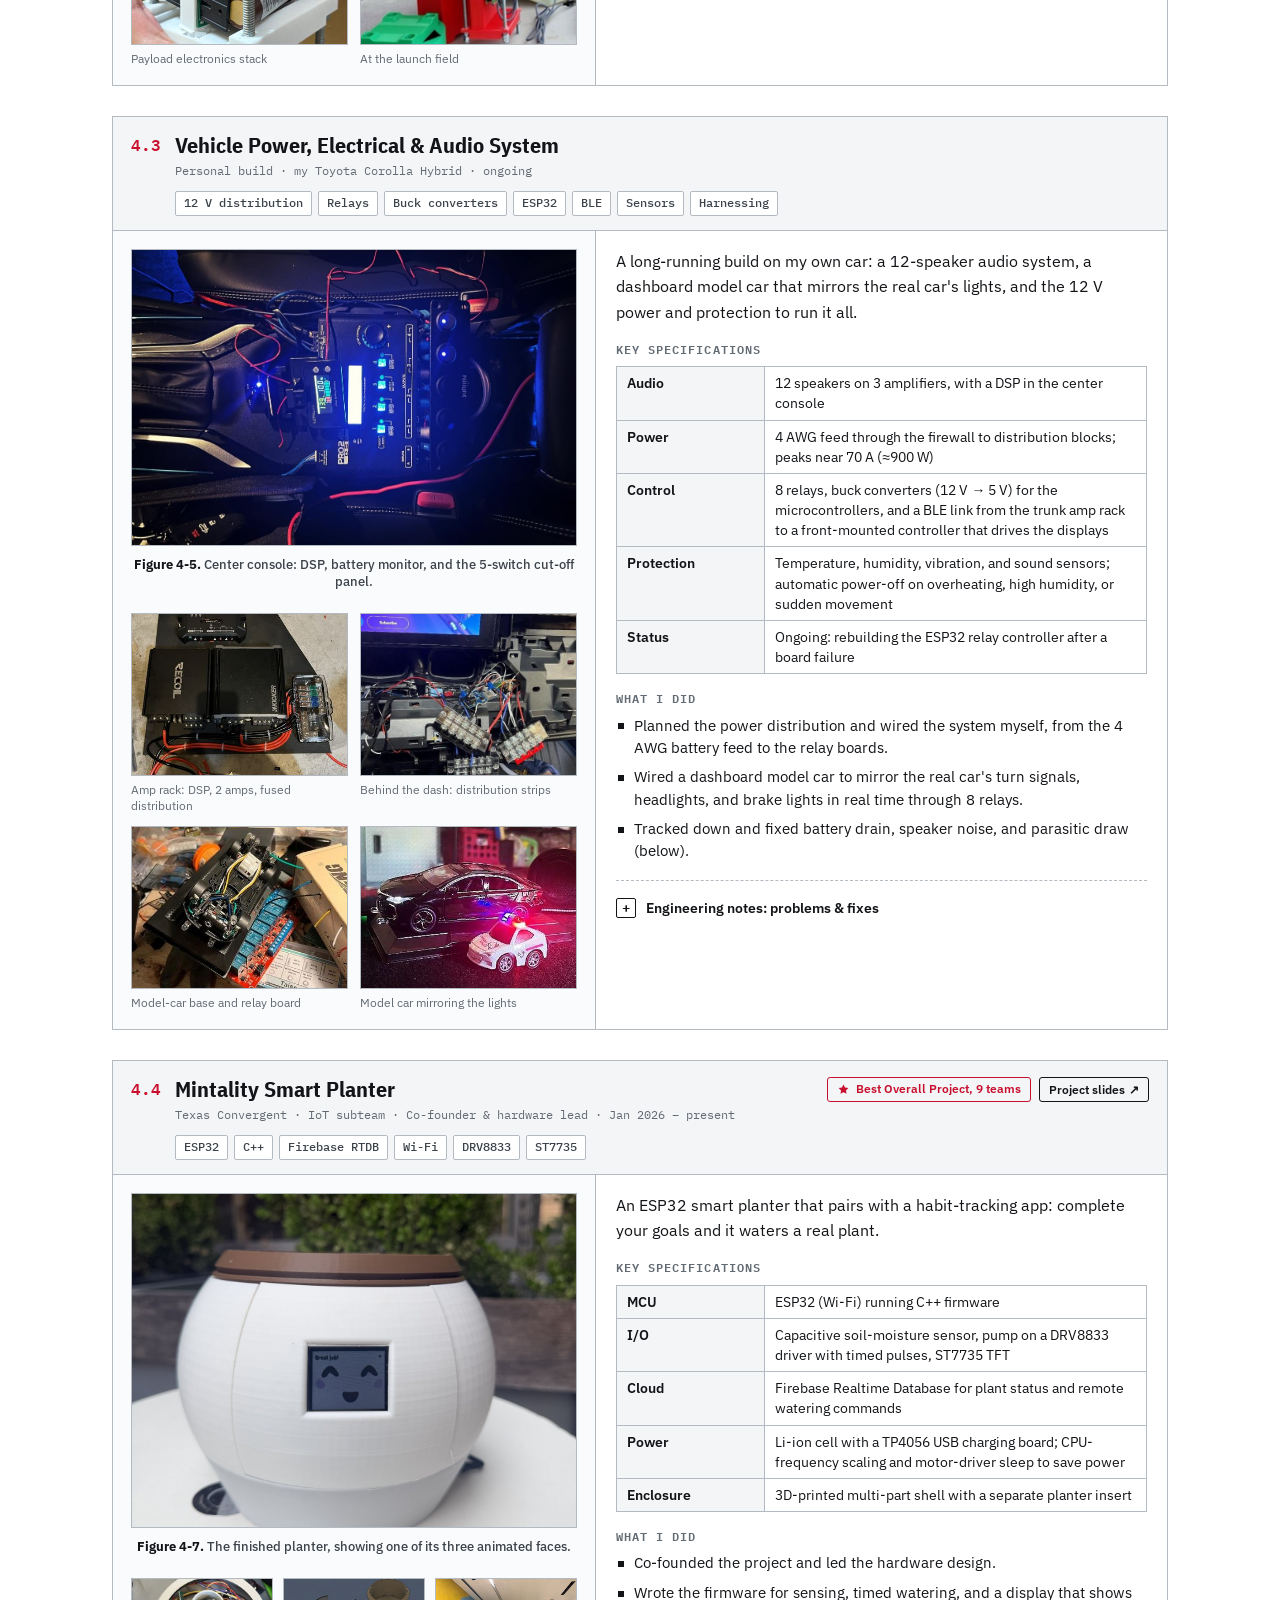
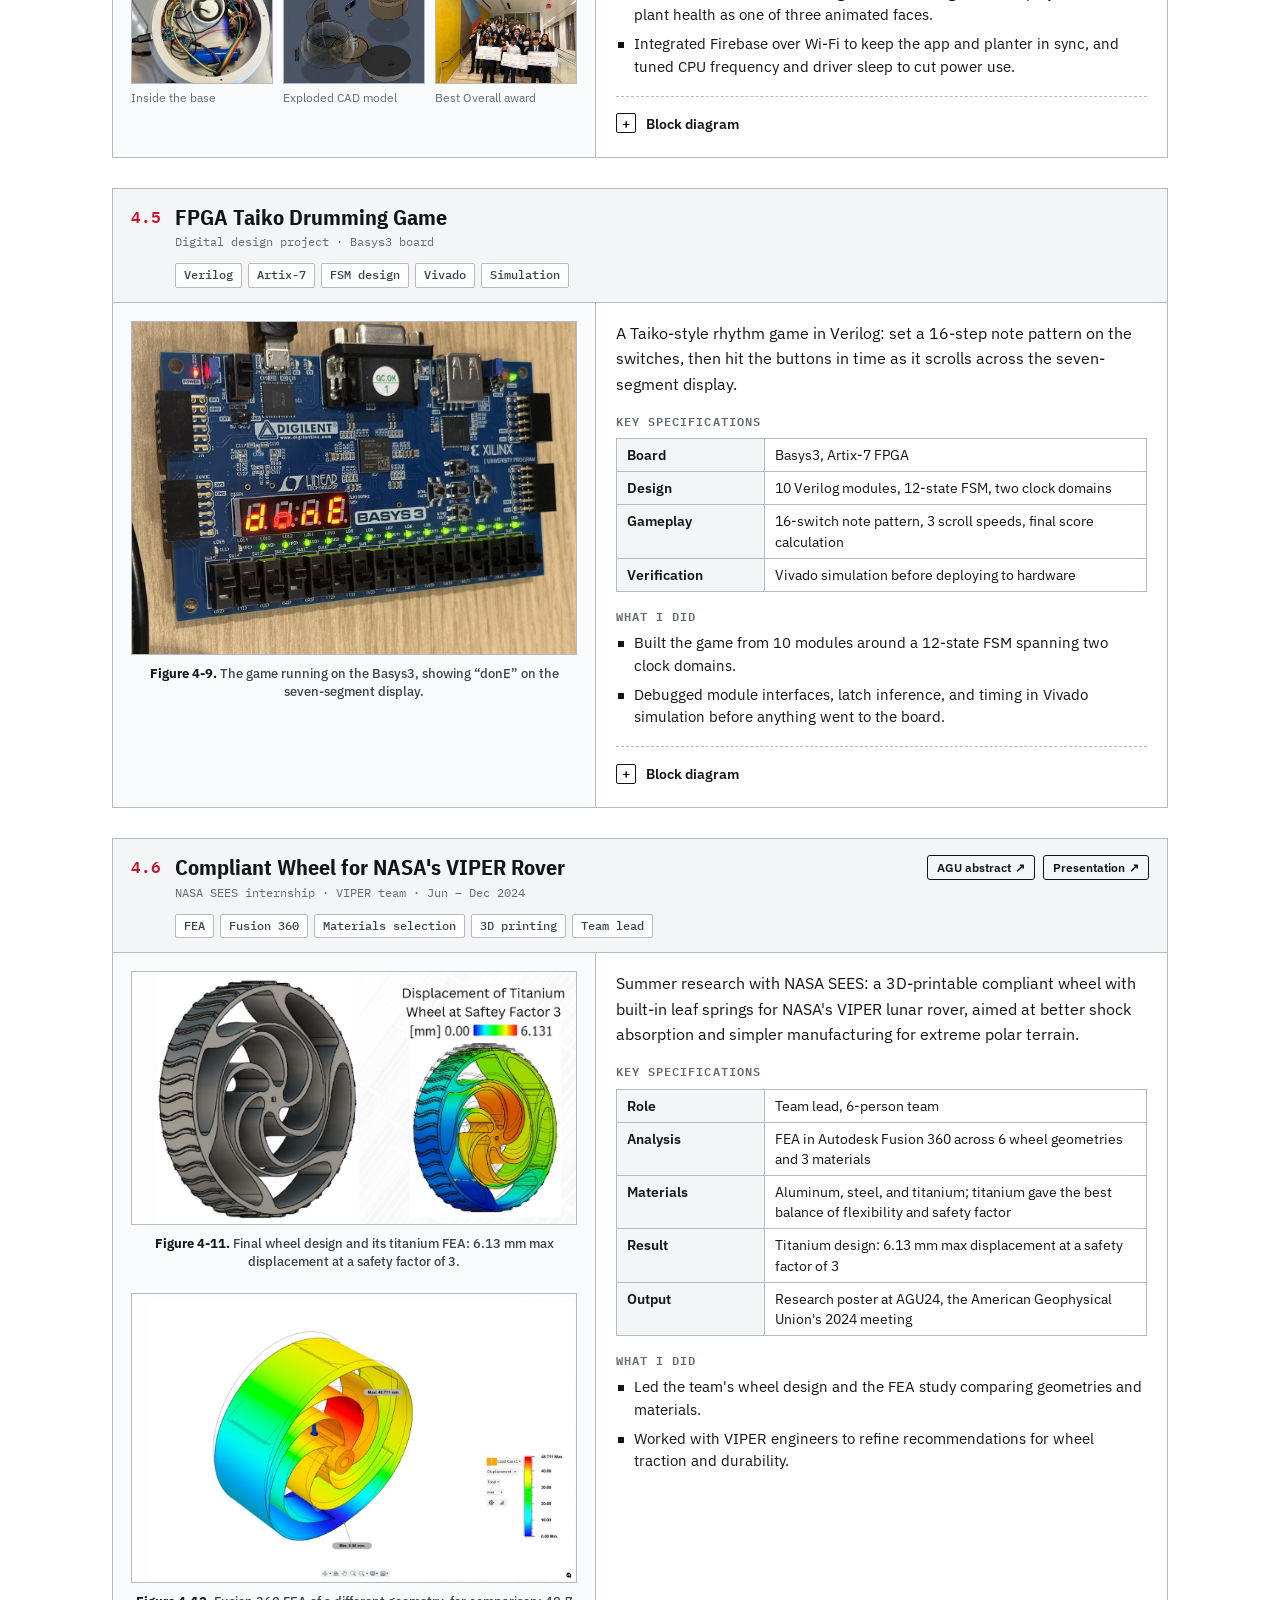
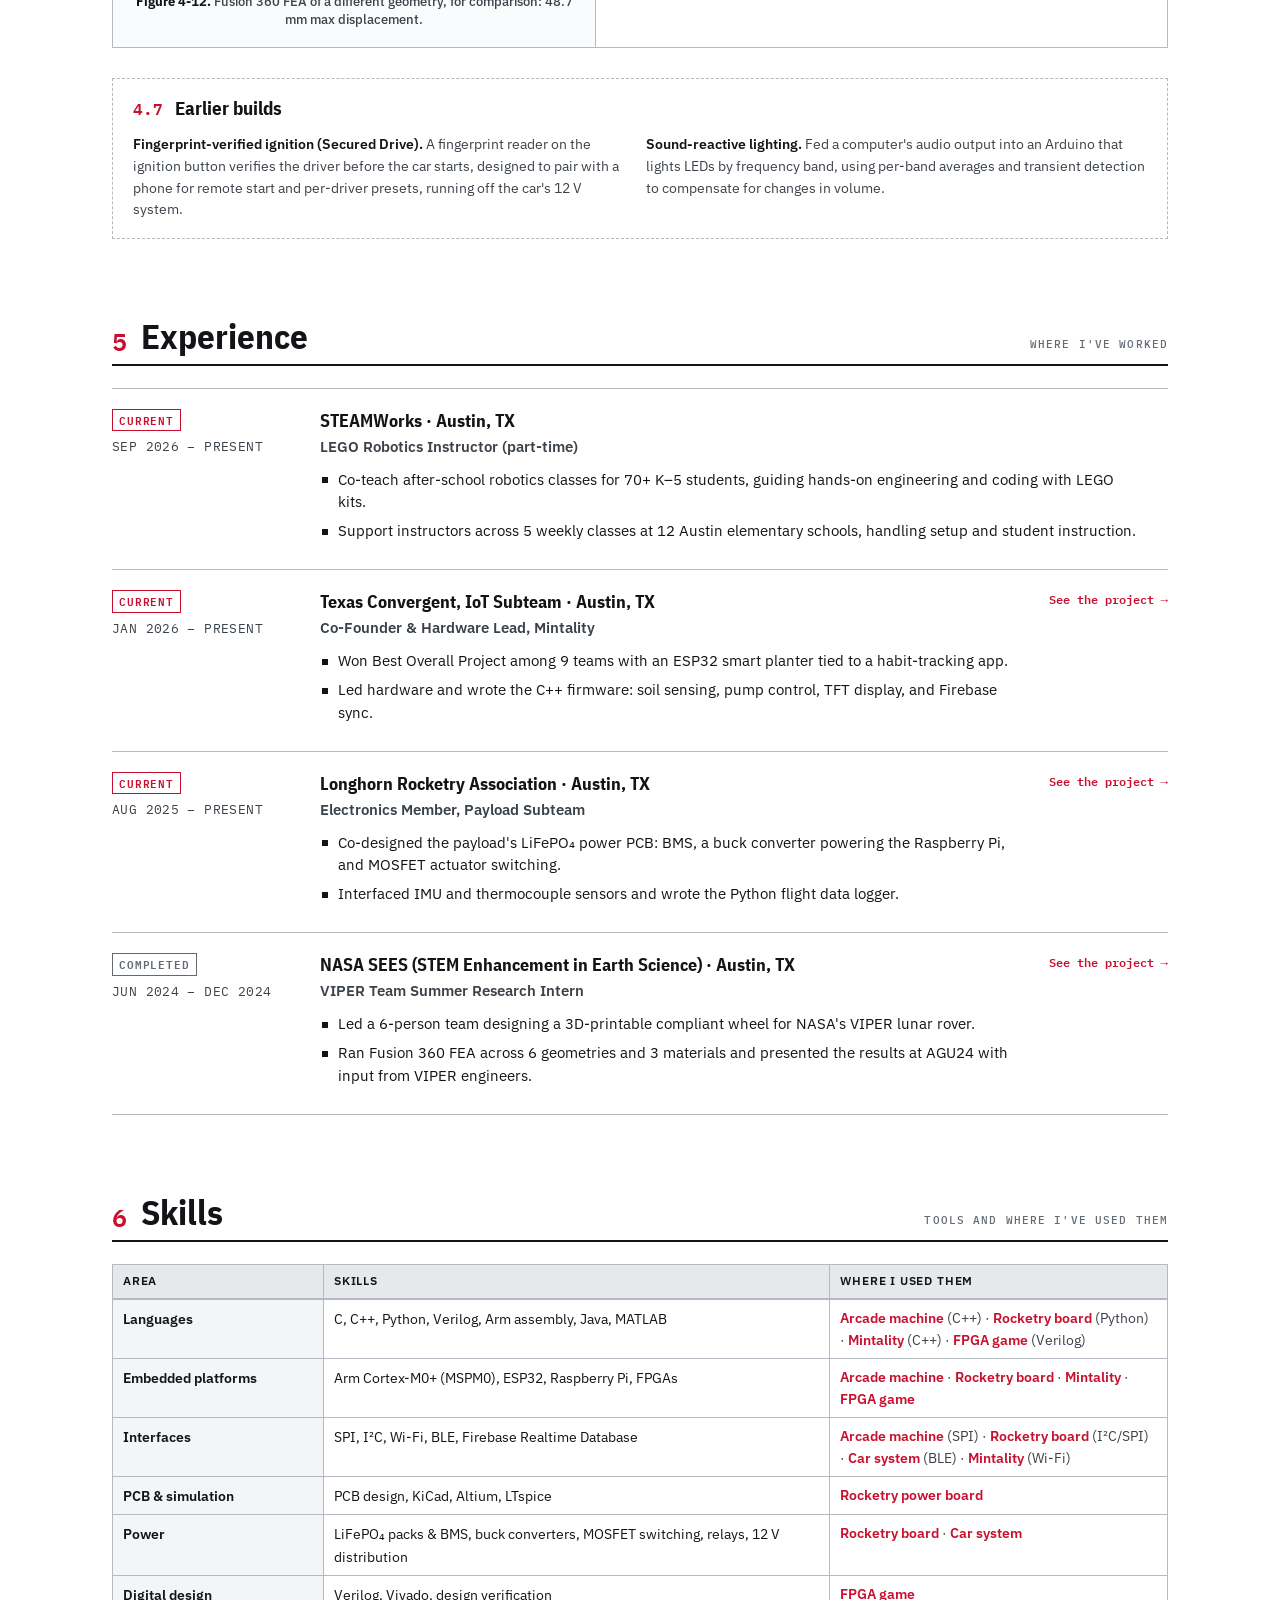
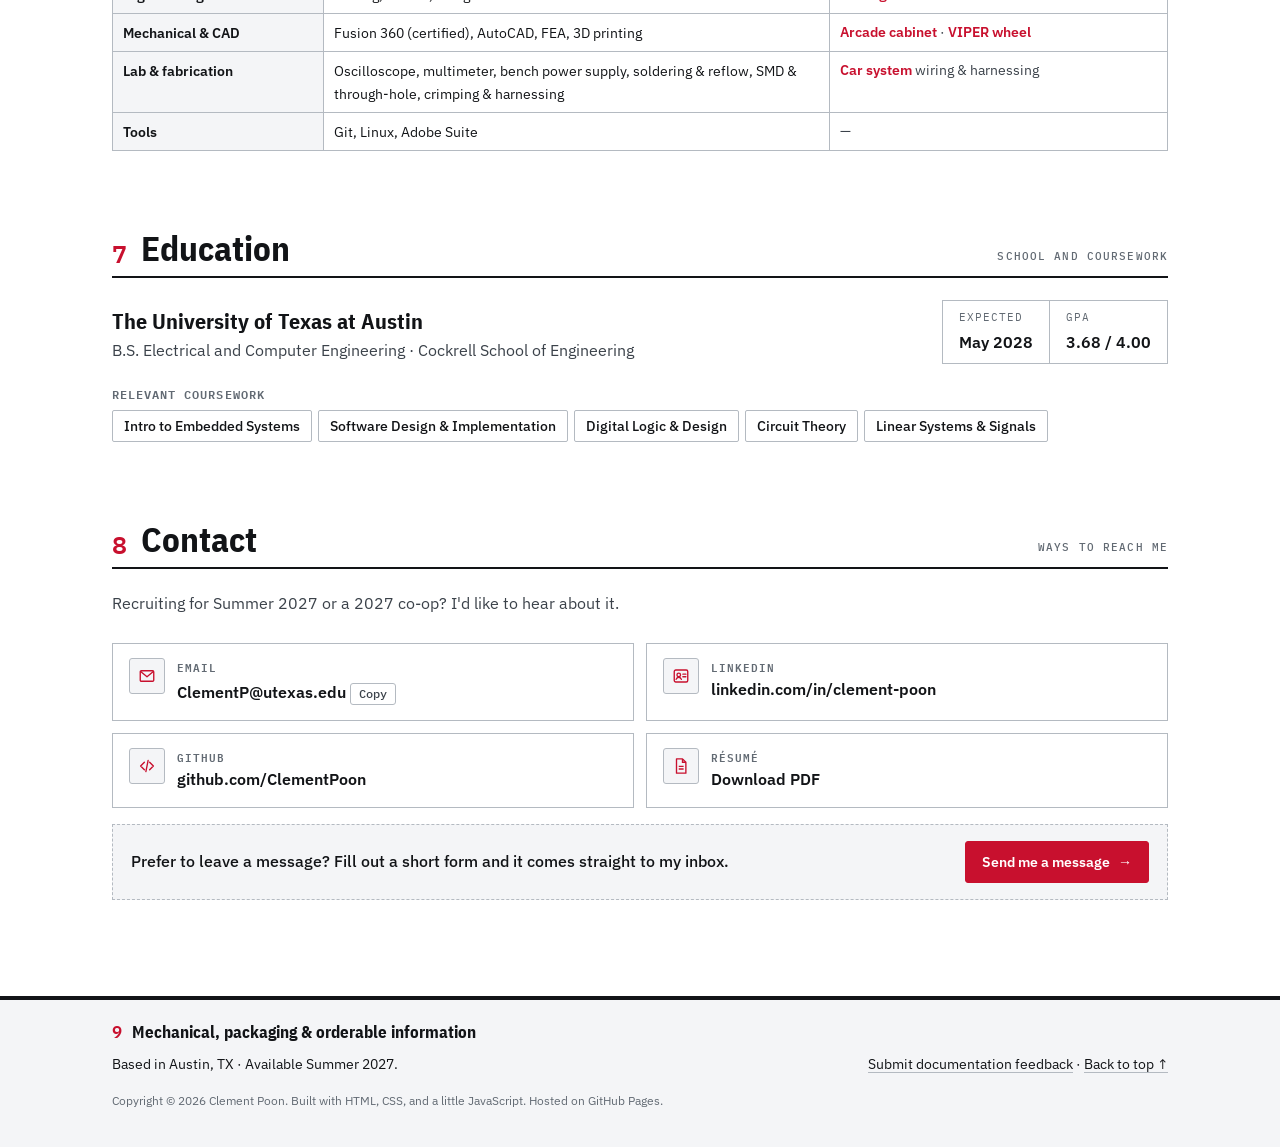
==== commit 3e46d89b: "Add files via upload" ====
--- a/index.html
+++ b/index.html
@@ -58,7 +58,7 @@
       <svg viewBox="0 0 32 32" aria-hidden="true"><g class="brand__pins"><rect x="3" y="6" width="5" height="3"/><rect x="3" y="12" width="5" height="3"/><rect x="3" y="18" width="5" height="3"/><rect x="3" y="24" width="5" height="3"/><rect x="24" y="6" width="5" height="3"/><rect x="24" y="12" width="5" height="3"/><rect x="24" y="18" width="5" height="3"/><rect x="24" y="24" width="5" height="3"/></g><rect class="brand__body" x="8" y="3" width="16" height="27" rx="2"/><circle class="brand__dot" cx="12.5" cy="8" r="1.9"/></svg>
       <span>Clement Poon</span>
     </a>
-    <p class="docno">CP-2028 – Portfolio datasheet – Revised October 2026</p>
+    <p class="docno">Portfolio datasheet – Revised October 2026</p>
   </div>
   <nav class="tabs" aria-label="Sections">
     <div class="wrap tabs__row">
@@ -88,7 +88,6 @@
   <!-- ================================ HERO ================================ -->
   <section class="wrap hero" id="top" aria-labelledby="name">
     <div class="hero__text">
-      <p class="overline">CP-2028</p>
       <h1 id="name">Clement Poon</h1>
       <p class="dtitle">Electrical &amp; Computer Engineering Student for Embedded, Hardware, and Digital-Design Roles, in a UT&nbsp;Austin Package</p>
       <p class="status"><span class="led" aria-hidden="true"></span>Seeking Summer 2027 internships &amp; co-ops</p>
@@ -109,13 +108,13 @@
     <figure class="hero__fig figure">
       <div class="figure__frame figure__frame--pins">
         <svg class="dg dg--pins" viewBox="44 4 352 302" role="group" aria-labelledby="f1t">
-          <title id="f1t">CP-2028 pin configuration. Pins 1 to 7 list skills; pins 11 to 15 are links.</title>
+          <title id="f1t">Pin configuration. Pins 1 to 7 list skills; pins 11 to 15 are links.</title>
           <rect class="chip" x="160" y="20" width="120" height="262" rx="4"/>
           <path class="notch" d="M206 20a14 14 0 0 0 28 0"/>
           <circle class="pin1" cx="176" cy="31" r="2.6"/>
-          <text class="chip-pn" x="220" y="144" text-anchor="middle">CP-2028</text>
-          <text class="chip-sub" x="220" y="162" text-anchor="middle">ECE</text>
-          <text class="chip-sub" x="220" y="176" text-anchor="middle">UT AUSTIN</text>
+          <text class="chip-pn" x="220" y="144" text-anchor="middle">UT ECE</text>
+          <text class="chip-sub" x="220" y="162" text-anchor="middle">CLASS OF</text>
+          <text class="chip-sub" x="220" y="176" text-anchor="middle">2028</text>
           <!-- left side: pins 1–8 -->
           <g class="pinrow">
             <rect class="lead" x="136" y="38" width="24" height="8"/><text class="pin-no" x="168" y="45.5">1</text><text class="pin-name" x="128" y="46" text-anchor="end">C/C++</text>
@@ -141,7 +140,7 @@
           <text class="chip-sub" x="220" y="301" text-anchor="middle">(TOP VIEW)</text>
         </svg>
       </div>
-      <figcaption class="figcap"><b>Figure 1.</b> CP-2028 pin configuration, DIP-16. Pins 11–15 are live links.</figcaption>
+      <figcaption class="figcap"><b>Figure 1.</b> Pin configuration, DIP-16. Pins 11–15 are live links.</figcaption>
     </figure>
   </section>
 
@@ -152,7 +151,7 @@
       <p class="dh-sub">What I bring</p>
       <ul class="blist">
         <li>Embedded C/C++ on Arm Cortex-M0+ (MSPM0) and ESP32; Python on Raspberry Pi</li>
-        <li>Custom power PCB design: 4S LiFePO₄ pack, BMS, buck regulation, MOSFET load switching</li>
+        <li>Power PCB co-design: 4S LiFePO₄ pack, BMS, buck regulation, MOSFET load switching</li>
         <li>Digital design in Verilog on an Artix-7 FPGA, verified in Vivado simulation</li>
         <li>12 V automotive power distribution with relays and sensor-based shutdown</li>
         <li>Bench-ready: oscilloscope, multimeter, bench supply, SMD &amp; through-hole soldering, reflow</li>
@@ -174,9 +173,9 @@
     <div class="col col--desc">
       <h2 class="dh"><span class="n">3</span>Description</h2>
       <p class="dh-sub">About me</p>
-      <p>I'm an Electrical and Computer Engineering student at UT Austin. Most of my experience is in embedded systems, hardware, and digital design: I designed a LiFePO₄ power board for a rocketry payload, co-founded an ESP32 smart planter that won Best Overall Project, and wrote a DOOM-style shooter from scratch for a Cortex-M0+ microcontroller.</p>
+      <p>I'm an Electrical and Computer Engineering student at UT Austin. Most of my experience is in embedded systems, hardware, and digital design: I co-designed a LiFePO₄ power board for a rocketry payload, co-founded an ESP32 smart planter that won Best Overall Project, and wrote a DOOM-style shooter from scratch for a Cortex-M0+ microcontroller.</p>
       <p>I'm looking for an internship or co-op where I can apply those skills to real engineering problems.</p>
-      <p class="notice"><b>Important notice:</b> every project on this page is a real build. The part number is made up.</p>
+      <p class="notice"><b>Important notice:</b> every project on this page is a real build.</p>
     </div>
     <div class="col col--info">
       <table class="dtable dtable--info dtable--stack">
@@ -328,78 +327,93 @@
         <div class="project__fig">
           <div class="fig-stack">
             <figure class="figure">
-              <div class="figure__frame">
-                <svg class="dg" viewBox="0 0 440 356" role="img" aria-labelledby="f43t f43d">
-                  <title id="f43t">Payload power and sensing architecture</title>
-                  <desc id="f43d">A 4S LiFePO4 pack feeds a BMS. The battery rail powers a buck converter that supplies 5 V to a Raspberry Pi 4, and MOSFET switches that drive nitinol actuators. The Pi controls the MOSFETs with a low-current GPIO signal, reads an IMU and a thermocouple over I2C/SPI, and runs a Python data logger.</desc>
-                  <rect class="bx" x="64" y="16" width="150" height="44"/>
-                  <text class="t" x="139" y="35" text-anchor="middle">4S LiFePO₄ pack</text>
-                  <text class="s" x="139" y="50" text-anchor="middle">12.8 V nominal</text>
-                  <rect class="bx" x="64" y="82" width="150" height="44"/>
-                  <text class="t" x="139" y="101" text-anchor="middle">BMS</text>
-                  <text class="s" x="139" y="116" text-anchor="middle">battery management</text>
-                  <rect class="bx hi" x="64" y="148" width="150" height="44"/>
-                  <text class="t" x="139" y="167" text-anchor="middle">Buck converter</text>
-                  <text class="s" x="139" y="182" text-anchor="middle">TPS62933 · 5 V out</text>
-                  <rect class="bx hi" x="64" y="214" width="150" height="44"/>
-                  <text class="t" x="139" y="233" text-anchor="middle">MOSFET switches</text>
-                  <text class="s" x="139" y="248" text-anchor="middle">on the custom PCB</text>
-                  <rect class="bx" x="64" y="280" width="150" height="44"/>
-                  <text class="t" x="139" y="299" text-anchor="middle">Nitinol actuators</text>
-                  <text class="s" x="139" y="314" text-anchor="middle">high-current load</text>
-                  <rect class="bx" x="236" y="16" width="92" height="44"/>
-                  <text class="t sm" x="282" y="35" text-anchor="middle">BerryIMU</text>
-                  <text class="s" x="282" y="50" text-anchor="middle">motion · alt.</text>
-                  <rect class="bx" x="336" y="16" width="94" height="44"/>
-                  <text class="t sm" x="383" y="35" text-anchor="middle">Thermocouple</text>
-                  <text class="s" x="383" y="50" text-anchor="middle">temperature</text>
-                  <rect class="bx" x="236" y="148" width="194" height="44"/>
-                  <text class="t" x="333" y="167" text-anchor="middle">Raspberry Pi 4</text>
-                  <text class="s" x="333" y="182" text-anchor="middle">payload computer</text>
-                  <rect class="bx" x="236" y="280" width="194" height="44"/>
-                  <text class="t" x="333" y="299" text-anchor="middle">Python data logger</text>
-                  <text class="s" x="333" y="314" text-anchor="middle">launch → recovery</text>
-                  <path class="pw" d="M139 60V82" marker-end="url(#ah-p)"/>
-                  <path class="pw" d="M139 126V148" marker-end="url(#ah-p)"/>
-                  <path class="pw" d="M64 104H36V236H64" marker-end="url(#ah-p)"/>
-                  <path class="pw" d="M139 258V280" marker-end="url(#ah-p)"/>
-                  <path class="pw" d="M214 170H236" marker-end="url(#ah-p)"/>
-                  <text class="lbl lbl--p" x="26" y="170" text-anchor="middle" transform="rotate(-90 26 170)">VBAT</text>
-                  <text class="lbl lbl--p" x="225" y="163" text-anchor="middle">5 V</text>
-                  <path class="w" d="M282 60V96H383V60"/>
-                  <path class="w" d="M333 96V148" marker-end="url(#ah)"/>
-                  <text class="lbl" x="340" y="126">I²C / SPI</text>
-                  <path class="w" d="M333 192V280" marker-end="url(#ah)"/>
-                  <path class="c" d="M262 192V236H214" marker-end="url(#ah-c)"/>
-                  <text class="lbl" x="238" y="229" text-anchor="middle">GPIO</text>
-                  <g transform="translate(16 343)">
-                    <path class="pw" d="M0 0H22"/><text class="lbl" x="28" y="4">power</text>
-                    <path class="w" d="M84 0H106"/><text class="lbl" x="112" y="4">data</text>
-                    <path class="c" d="M160 0H182"/><text class="lbl" x="188" y="4">control</text>
-                  </g>
-                </svg>
-              </div>
-              <figcaption class="figcap"><b>Figure 4-3.</b> Payload power and sensing architecture (simplified).</figcaption>
+              <a class="zoom photo" href="assets/img/rocketry-pcb.jpg" data-caption="KiCad layout of the payload power board: TPS62933 buck converter, AO3400A MOSFET, USB-C, and screw terminals.">
+                <img src="assets/img/rocketry-pcb.jpg" width="1047" height="1162" alt="KiCad PCB layout of the payload power board with a TPS62933 buck converter, an AO3400A MOSFET, a USB-C connector, screw terminals, and a 5 V test point" loading="lazy" decoding="async">
+              </a>
+              <figcaption class="figcap"><b>Figure 4-3.</b> KiCad layout of the payload power board.</figcaption>
             </figure>
+            <ul class="gallery gallery--2">
+              <li><figure><a class="zoom" href="assets/img/rocketry-stack.jpg" data-caption="The payload electronics stack: cell holders on a custom board, with the Raspberry Pi on top."><img src="assets/img/rocketry-stack-sm.jpg" width="390" height="520" alt="3D-printed payload frame on threaded rods holding battery cells in black holders on a green circuit board, with more electronics stacked above" loading="lazy" decoding="async"></a><figcaption>Payload electronics stack</figcaption></figure></li>
+              <li><figure><a class="zoom" href="assets/img/rocketry-launch.jpg" data-caption="Payload hardware at the launch field, next to the rocket airframe."><img src="assets/img/rocketry-launch-sm.jpg" width="520" height="493" alt="Red 3D-printed payload housing with threaded rods and wiring on a table outdoors, next to the rocket body and fins" loading="lazy" decoding="async"></a><figcaption>At the launch field</figcaption></figure></li>
+            </ul>
           </div>
         </div>
         <div class="project__text">
-          <p class="project__lede">Power and sensing hardware for the rocket's payload: a custom board that keeps the payload's Raspberry Pi on regulated 5 V while switching high-current actuators straight off the battery.</p>
+          <p class="project__lede">Power and sensing hardware for the rocket's payload: a custom board whose buck converter powers the Raspberry Pi, while high-current actuators switch straight off the battery.</p>
           <table class="specs">
             <caption>Key specifications</caption>
             <tbody>
               <tr><th scope="row">Source</th><td>Four LiFePO₄ cells (4S, 12.8 V nominal) with a BMS</td></tr>
-              <tr><th scope="row">Regulation</th><td>Buck converter supplying regulated 5 V to a Raspberry Pi 4</td></tr>
+              <tr><th scope="row">Regulation</th><td>TPS62933 buck converter powering the Raspberry Pi 4 at 5&nbsp;V, with a test point on the board</td></tr>
               <tr><th scope="row">Load switching</th><td>Nitinol actuators powered from the battery through on-board MOSFETs</td></tr>
               <tr><th scope="row">Sensing</th><td>BerryIMU and thermocouple over I²C/SPI, logged in Python</td></tr>
             </tbody>
           </table>
           <h4 class="mini-h">What I did</h4>
           <ul class="blist">
-            <li>Designed the power schematic and PCB: battery pack, BMS, and buck converter for stable 5 V through flight.</li>
+            <li>Co-designed the power schematic and PCB: battery pack, BMS, and the buck converter that keeps the Pi powered through flight.</li>
             <li>Routed actuator power through MOSFETs on the board so the Pi's GPIO only sends a low-current control signal.</li>
             <li>Interfaced the IMU and thermocouple and wrote the Python logger that records motion, altitude, and temperature from launch through landing and recovery.</li>
           </ul>
+          <details class="notes">
+            <summary>Power architecture diagram</summary>
+            <figure class="figure">
+                <div class="figure__frame">
+                  <svg class="dg" viewBox="0 0 440 356" role="img" aria-labelledby="f43t f43d">
+                    <title id="f43t">Payload power and sensing architecture</title>
+                    <desc id="f43d">A 4S LiFePO4 pack feeds a BMS. The battery rail powers a buck converter that supplies 5 V to the Raspberry Pi 4, and MOSFET switches that drive nitinol actuators. The 5 V output has a test point. The Pi controls the MOSFETs with a low-current GPIO signal, reads an IMU and a thermocouple over I2C/SPI, and runs a Python data logger.</desc>
+                    <rect class="bx" x="64" y="16" width="150" height="44"/>
+                    <text class="t" x="139" y="35" text-anchor="middle">4S LiFePO₄ pack</text>
+                    <text class="s" x="139" y="50" text-anchor="middle">12.8 V nominal</text>
+                    <rect class="bx" x="64" y="82" width="150" height="44"/>
+                    <text class="t" x="139" y="101" text-anchor="middle">BMS</text>
+                    <text class="s" x="139" y="116" text-anchor="middle">battery management</text>
+                    <rect class="bx hi" x="64" y="148" width="150" height="44"/>
+                    <text class="t" x="139" y="167" text-anchor="middle">Buck converter</text>
+                    <text class="s" x="139" y="182" text-anchor="middle">TPS62933 · 5 V out</text>
+                    <rect class="bx hi" x="64" y="214" width="150" height="44"/>
+                    <text class="t" x="139" y="233" text-anchor="middle">MOSFET switches</text>
+                    <text class="s" x="139" y="248" text-anchor="middle">on the custom PCB</text>
+                    <rect class="bx" x="64" y="280" width="150" height="44"/>
+                    <text class="t" x="139" y="299" text-anchor="middle">Nitinol actuators</text>
+                    <text class="s" x="139" y="314" text-anchor="middle">high-current load</text>
+                    <rect class="bx" x="236" y="16" width="92" height="44"/>
+                    <text class="t sm" x="282" y="35" text-anchor="middle">BerryIMU</text>
+                    <text class="s" x="282" y="50" text-anchor="middle">motion · alt.</text>
+                    <rect class="bx" x="336" y="16" width="94" height="44"/>
+                    <text class="t sm" x="383" y="35" text-anchor="middle">Thermocouple</text>
+                    <text class="s" x="383" y="50" text-anchor="middle">temperature</text>
+                    <rect class="bx" x="236" y="148" width="194" height="44"/>
+                    <text class="t" x="333" y="167" text-anchor="middle">Raspberry Pi 4</text>
+                    <text class="s" x="333" y="182" text-anchor="middle">payload computer</text>
+                    <rect class="bx" x="236" y="280" width="194" height="44"/>
+                    <text class="t" x="333" y="299" text-anchor="middle">Python data logger</text>
+                    <text class="s" x="333" y="314" text-anchor="middle">launch → recovery</text>
+                    <path class="pw" d="M139 60V82" marker-end="url(#ah-p)"/>
+                    <path class="pw" d="M139 126V148" marker-end="url(#ah-p)"/>
+                    <path class="pw" d="M64 104H36V236H64" marker-end="url(#ah-p)"/>
+                    <path class="pw" d="M139 258V280" marker-end="url(#ah-p)"/>
+                    <path class="pw" d="M214 170H236" marker-end="url(#ah-p)"/>
+                    <path class="pw" d="M223 170V159"/>
+                    <circle class="tp" cx="223" cy="154.5" r="4.5"/>
+                    <text class="lbl lbl--p" x="26" y="170" text-anchor="middle" transform="rotate(-90 26 170)">VBAT</text>
+                    <text class="lbl lbl--p" x="223" y="143" text-anchor="middle">TP</text>
+                    <path class="w" d="M282 60V96H383V60"/>
+                    <path class="w" d="M333 96V148" marker-end="url(#ah)"/>
+                    <text class="lbl" x="340" y="126">I²C / SPI</text>
+                    <path class="w" d="M333 192V280" marker-end="url(#ah)"/>
+                    <path class="c" d="M262 192V236H214" marker-end="url(#ah-c)"/>
+                    <text class="lbl" x="238" y="229" text-anchor="middle">GPIO</text>
+                    <g transform="translate(16 343)">
+                      <path class="pw" d="M0 0H22"/><text class="lbl" x="28" y="4">power</text>
+                      <path class="w" d="M84 0H106"/><text class="lbl" x="112" y="4">data</text>
+                      <path class="c" d="M160 0H182"/><text class="lbl" x="188" y="4">control</text>
+                    </g>
+                  </svg>
+                </div>
+                <figcaption class="figcap"><b>Figure 4-4.</b> Payload power and sensing architecture (simplified). TP marks the board's 5&nbsp;V test point.</figcaption>
+              </figure>
+          </details>
         </div>
       </div>
     </article>
@@ -423,10 +437,10 @@
               <a class="zoom photo" href="assets/img/vehicle-console.jpg" data-caption="Center console: DSP, battery monitor, and the 5-switch cut-off panel.">
                 <img src="assets/img/vehicle-console.jpg" width="1125" height="747" alt="Car center console at night with a digital audio processor, a battery monitor reading 13.9 volts, and a panel of lit switches" loading="lazy" decoding="async">
               </a>
-              <figcaption class="figcap"><b>Figure 4-4.</b> Center console: DSP, battery monitor, and the 5-switch cut-off panel.</figcaption>
+              <figcaption class="figcap"><b>Figure 4-5.</b> Center console: DSP, battery monitor, and the 5-switch cut-off panel.</figcaption>
             </figure>
             <ul class="gallery gallery--2">
-              <li><figure><a class="zoom" href="assets/img/vehicle-amp-rack.jpg" data-caption="Amp rack with fused power distribution."><img src="assets/img/vehicle-amp-rack-sm.jpg" width="520" height="450" alt="Two car amplifiers on a mounting board with a fuse distribution block and red power cables" loading="lazy" decoding="async"></a><figcaption>Amp rack with fused distribution</figcaption></figure></li>
+              <li><figure><a class="zoom" href="assets/img/vehicle-amp-rack.jpg" data-caption="Amp rack before install: DSP, two amplifiers, and a fused power distribution block."><img src="assets/img/vehicle-amp-rack-sm.jpg" width="390" height="520" alt="Mounting board with a sound processor, two car amplifiers, a fused distribution block, and red and black power cables" loading="lazy" decoding="async"></a><figcaption>Amp rack: DSP, 2 amps, fused distribution</figcaption></figure></li>
               <li><figure><a class="zoom" href="assets/img/vehicle-dash-wiring.jpg" data-caption="Behind the dash: distribution strips and control wiring."><img src="assets/img/vehicle-dash-wiring-sm.jpg" width="520" height="516" alt="Open dashboard with barrier-strip terminal blocks and bundles of control wiring under the head unit" loading="lazy" decoding="async"></a><figcaption>Behind the dash: distribution strips</figcaption></figure></li>
               <li><figure><a class="zoom" href="assets/img/vehicle-model-car-relays.jpg" data-caption="Model-car base with its relay board."><img src="assets/img/vehicle-model-car-relays-sm.jpg" width="390" height="520" alt="Underside of the model car's display base with a red multi-channel relay board and wiring" loading="lazy" decoding="async"></a><figcaption>Model-car base and relay board</figcaption></figure></li>
               <li><figure><a class="zoom" href="assets/img/vehicle-model-car.jpg" data-caption="The dashboard model car mirroring the real car's lights."><img src="assets/img/vehicle-model-car-sm.jpg" width="520" height="276" alt="Black model sedan on a display base with its headlights lit" loading="lazy" decoding="async"></a><figcaption>Model car mirroring the lights</figcaption></figure></li>
@@ -466,7 +480,7 @@
               <a class="zoom photo" href="assets/img/vehicle-interior.jpg" data-caption="Finished interior at night.">
                 <img src="assets/img/vehicle-interior.jpg" width="664" height="373" alt="Car interior at night with blue ambient lighting and a city skyline through the windshield" loading="lazy" decoding="async">
               </a>
-              <figcaption class="figcap"><b>Figure 4-5.</b> Finished interior at night.</figcaption>
+              <figcaption class="figcap"><b>Figure 4-6.</b> Finished interior at night.</figcaption>
             </figure>
           </details>
         </div>
@@ -493,10 +507,43 @@
         <div class="project__fig">
           <div class="fig-stack">
             <figure class="figure">
+              <a class="zoom photo" href="assets/img/mintality-planter.jpg" data-caption="The finished Mintality planter, showing one of its three animated faces.">
+                <img src="assets/img/mintality-planter.jpg" width="1200" height="900" alt="White 3D-printed round planter with a brown rim and a small screen showing a smiling face and the words Great job!" loading="lazy" decoding="async">
+              </a>
+              <figcaption class="figcap"><b>Figure 4-7.</b> The finished planter, showing one of its three animated faces.</figcaption>
+            </figure>
+            <ul class="gallery gallery--3">
+              <li><figure><a class="zoom" href="assets/img/mintality-internals.jpg" data-caption="Inside the base: ESP32, Li-ion cell with a TP4056 USB charging board, and the water pump."><img src="assets/img/mintality-internals-sm.jpg" width="390" height="520" alt="Open planter base with an ESP32 board, a blue lithium-ion cell, a small charging board, a pump in a central cup, and colored jumper wires" loading="lazy" decoding="async"></a><figcaption>Inside the base</figcaption></figure></li>
+              <li><figure><a class="zoom" href="assets/img/mintality-cad.jpg" data-caption="Exploded CAD model of the enclosure: shell, planter insert, base, display window, pump, and soil-moisture probe."><img src="assets/img/mintality-cad-sm.jpg" width="520" height="419" alt="Exploded 3D model of the planter showing the clear outer shell, brown planter insert, black base, display window, pump, and soil-moisture probe" loading="lazy" decoding="async"></a><figcaption>Exploded CAD model</figcaption></figure></li>
+              <li><figure><a class="zoom" href="assets/img/mintality-award.jpg" data-caption="Texas Convergent, April 2026: Mintality won Best Overall."><img src="assets/img/mintality-award-sm.jpg" width="520" height="390" alt="Students on a staircase holding oversized prize checks, including one made out to Mintality for Best Overall" loading="lazy" decoding="async"></a><figcaption>Best Overall award</figcaption></figure></li>
+            </ul>
+          </div>
+        </div>
+        <div class="project__text">
+          <p class="project__lede">An ESP32 smart planter that pairs with a habit-tracking app: complete your goals and it waters a real plant.</p>
+          <table class="specs">
+            <caption>Key specifications</caption>
+            <tbody>
+              <tr><th scope="row">MCU</th><td>ESP32 (Wi-Fi) running C++ firmware</td></tr>
+              <tr><th scope="row">I/O</th><td>Capacitive soil-moisture sensor, pump on a DRV8833 driver with timed pulses, ST7735 TFT</td></tr>
+              <tr><th scope="row">Cloud</th><td>Firebase Realtime Database for plant status and remote watering commands</td></tr>
+              <tr><th scope="row">Power</th><td>Li-ion cell with a TP4056 USB charging board; CPU-frequency scaling and motor-driver sleep to save power</td></tr>
+              <tr><th scope="row">Enclosure</th><td>3D-printed multi-part shell with a separate planter insert</td></tr>
+            </tbody>
+          </table>
+          <h4 class="mini-h">What I did</h4>
+          <ul class="blist">
+            <li>Co-founded the project and led the hardware design.</li>
+            <li>Wrote the firmware for sensing, timed watering, and a display that shows plant health as one of three animated faces.</li>
+            <li>Integrated Firebase over Wi-Fi to keep the app and planter in sync, and tuned CPU frequency and driver sleep to cut power use.</li>
+          </ul>
+          <details class="notes">
+            <summary>Block diagram</summary>
+            <figure class="figure">
               <div class="figure__frame">
                 <svg class="dg" viewBox="0 0 440 230" role="img" aria-labelledby="f46t f46d">
                   <title id="f46t">Mintality block diagram</title>
-                  <desc id="f46d">A capacitive soil-moisture sensor feeds the ESP32's ADC. The ESP32 drives a TFT display over SPI, sends timed pulses to a DRV8833 motor driver that runs the water pump, and syncs over Wi-Fi with a Firebase Realtime Database connected to the habit-tracking app.</desc>
+                  <desc id="f46d">A Li-ion cell with USB charging powers the system. A capacitive soil-moisture sensor feeds the ESP32's ADC. The ESP32 drives a TFT display over SPI, sends timed pulses to a DRV8833 motor driver that runs the water pump, and syncs over Wi-Fi with a Firebase Realtime Database connected to the habit-tracking app.</desc>
                   <rect class="bx" x="12" y="20" width="110" height="46"/>
                   <text class="t" x="67" y="40" text-anchor="middle">Soil moisture</text>
                   <text class="s" x="67" y="55" text-anchor="middle">capacitive</text>
@@ -515,6 +562,11 @@
                   <rect class="bx" x="314" y="176" width="114" height="46"/>
                   <text class="t" x="371" y="196" text-anchor="middle">Habit app</text>
                   <text class="s" x="371" y="211" text-anchor="middle">goals → watering</text>
+                  <rect class="bx" x="12" y="97" width="110" height="46"/>
+                  <text class="t" x="67" y="117" text-anchor="middle">Li-ion cell</text>
+                  <text class="s" x="67" y="132" text-anchor="middle">USB charging</text>
+                  <path class="pw" d="M122 120H164" marker-end="url(#ah-p)"/>
+                  <text class="lbl lbl--p" x="143" y="113" text-anchor="middle">power</text>
                   <rect class="bx" x="164" y="168" width="112" height="46"/>
                   <text class="t" x="220" y="188" text-anchor="middle">DRV8833</text>
                   <text class="s" x="220" y="203" text-anchor="middle">motor driver</text>
@@ -534,27 +586,9 @@
                   <path class="w" d="M164 191H122" marker-end="url(#ah)"/>
                 </svg>
               </div>
-              <figcaption class="figcap"><b>Figure 4-6.</b> Mintality block diagram.</figcaption>
+              <figcaption class="figcap"><b>Figure 4-8.</b> Mintality block diagram.</figcaption>
             </figure>
-          </div>
-        </div>
-        <div class="project__text">
-          <p class="project__lede">An ESP32 smart planter that pairs with a habit-tracking app: complete your goals and it waters a real plant.</p>
-          <table class="specs">
-            <caption>Key specifications</caption>
-            <tbody>
-              <tr><th scope="row">MCU</th><td>ESP32 (Wi-Fi) running C++ firmware</td></tr>
-              <tr><th scope="row">I/O</th><td>Capacitive soil-moisture sensor, pump on a DRV8833 driver with timed pulses, ST7735 TFT</td></tr>
-              <tr><th scope="row">Cloud</th><td>Firebase Realtime Database for plant status and remote watering commands</td></tr>
-              <tr><th scope="row">Power</th><td>CPU-frequency scaling and motor-driver sleep</td></tr>
-            </tbody>
-          </table>
-          <h4 class="mini-h">What I did</h4>
-          <ul class="blist">
-            <li>Co-founded the project and led the hardware design.</li>
-            <li>Wrote the firmware for sensing, timed watering, and a display that shows plant health as one of three animated faces.</li>
-            <li>Integrated Firebase over Wi-Fi to keep the app and planter in sync, and tuned CPU frequency and driver sleep to cut power use.</li>
-          </ul>
+          </details>
         </div>
       </div>
     </article>
@@ -575,44 +609,10 @@
         <div class="project__fig">
           <div class="fig-stack">
             <figure class="figure">
-              <div class="figure__frame">
-                <svg class="dg" viewBox="0 0 440 252" role="img" aria-labelledby="f47t f47d">
-                  <title id="f47t">FPGA drumming game, simplified functional block diagram</title>
-                  <desc id="f47d">Sixteen switches set the note pattern for a 12-state controller FSM on an Artix-7 FPGA. Button presses go to the scroll and scoring logic, which runs on a second clock domain derived from the 100 MHz board clock and drives the seven-segment display.</desc>
-                  <rect class="bx" x="8" y="39" width="92" height="44"/>
-                  <text class="t sm" x="54" y="58" text-anchor="middle">SW[15:0]</text>
-                  <text class="s" x="54" y="73" text-anchor="middle">note pattern</text>
-                  <rect class="bx" x="8" y="109" width="92" height="44"/>
-                  <text class="t sm" x="54" y="128" text-anchor="middle">Buttons</text>
-                  <text class="s" x="54" y="143" text-anchor="middle">drum hits</text>
-                  <rect class="bx" x="8" y="180" width="92" height="44"/>
-                  <text class="t sm" x="54" y="199" text-anchor="middle">100 MHz</text>
-                  <text class="s" x="54" y="214" text-anchor="middle">board clock</text>
-                  <rect class="chip" x="114" y="10" width="226" height="232" rx="4"/>
-                  <text class="lbl" x="124" y="27">ARTIX-7 FPGA · BASYS3</text>
-                  <rect class="bx hi" x="128" y="38" width="198" height="46"/>
-                  <text class="t" x="227" y="58" text-anchor="middle">Controller FSM</text>
-                  <text class="s" x="227" y="73" text-anchor="middle">12 states</text>
-                  <rect class="bx" x="128" y="108" width="198" height="46"/>
-                  <text class="t" x="227" y="128" text-anchor="middle">Scroll &amp; scoring</text>
-                  <text class="s" x="227" y="143" text-anchor="middle">3 speeds · hit check · score</text>
-                  <rect class="bx" x="128" y="180" width="198" height="44"/>
-                  <text class="t" x="227" y="199" text-anchor="middle">Clock domains</text>
-                  <text class="s" x="227" y="214" text-anchor="middle">board clock → scroll clock</text>
-                  <rect class="bx" x="354" y="108" width="78" height="46"/>
-                  <text class="t sm" x="393" y="128" text-anchor="middle">7-segment</text>
-                  <text class="s" x="393" y="143" text-anchor="middle">display</text>
-                  <path class="w" d="M100 61H128" marker-end="url(#ah)"/>
-                  <path class="w" d="M100 131H128" marker-end="url(#ah)"/>
-                  <path class="w" d="M100 202H128" marker-end="url(#ah)"/>
-                  <path class="c" d="M227 84V108" marker-end="url(#ah-c)"/>
-                  <text class="lbl" x="234" y="100">state</text>
-                  <path class="w" d="M227 180V154" marker-end="url(#ah)"/>
-                  <text class="lbl" x="234" y="171">scroll clk</text>
-                  <path class="w" d="M326 131H354" marker-end="url(#ah)"/>
-                </svg>
-              </div>
-              <figcaption class="figcap"><b>Figure 4-7.</b> Simplified functional view. The full design has 10 Verilog modules.</figcaption>
+              <a class="zoom photo" href="assets/img/fpga-board.jpg" data-caption="The drumming game running on the Basys3 board, showing “donE” on the seven-segment display.">
+                <img src="assets/img/fpga-board.jpg" width="1200" height="899" alt="Basys3 FPGA board with its green switch LEDs lit and the red seven-segment display reading donE" loading="lazy" decoding="async">
+              </a>
+              <figcaption class="figcap"><b>Figure 4-9.</b> The game running on the Basys3, showing “donE” on the seven-segment display.</figcaption>
             </figure>
           </div>
         </div>
@@ -632,6 +632,49 @@
             <li>Built the game from 10 modules around a 12-state FSM spanning two clock domains.</li>
             <li>Debugged module interfaces, latch inference, and timing in Vivado simulation before anything went to the board.</li>
           </ul>
+          <details class="notes">
+            <summary>Block diagram</summary>
+              <figure class="figure">
+                <div class="figure__frame">
+                  <svg class="dg" viewBox="0 0 440 252" role="img" aria-labelledby="f47t f47d">
+                    <title id="f47t">FPGA drumming game, simplified functional block diagram</title>
+                    <desc id="f47d">Sixteen switches set the note pattern for a 12-state controller FSM on an Artix-7 FPGA. Button presses go to the scroll and scoring logic, which runs on a second clock domain derived from the 100 MHz board clock and drives the seven-segment display.</desc>
+                    <rect class="bx" x="8" y="39" width="92" height="44"/>
+                    <text class="t sm" x="54" y="58" text-anchor="middle">SW[15:0]</text>
+                    <text class="s" x="54" y="73" text-anchor="middle">note pattern</text>
+                    <rect class="bx" x="8" y="109" width="92" height="44"/>
+                    <text class="t sm" x="54" y="128" text-anchor="middle">Buttons</text>
+                    <text class="s" x="54" y="143" text-anchor="middle">drum hits</text>
+                    <rect class="bx" x="8" y="180" width="92" height="44"/>
+                    <text class="t sm" x="54" y="199" text-anchor="middle">100 MHz</text>
+                    <text class="s" x="54" y="214" text-anchor="middle">board clock</text>
+                    <rect class="chip" x="114" y="10" width="226" height="232" rx="4"/>
+                    <text class="lbl" x="124" y="27">ARTIX-7 FPGA · BASYS3</text>
+                    <rect class="bx hi" x="128" y="38" width="198" height="46"/>
+                    <text class="t" x="227" y="58" text-anchor="middle">Controller FSM</text>
+                    <text class="s" x="227" y="73" text-anchor="middle">12 states</text>
+                    <rect class="bx" x="128" y="108" width="198" height="46"/>
+                    <text class="t" x="227" y="128" text-anchor="middle">Scroll &amp; scoring</text>
+                    <text class="s" x="227" y="143" text-anchor="middle">3 speeds · hit check · score</text>
+                    <rect class="bx" x="128" y="180" width="198" height="44"/>
+                    <text class="t" x="227" y="199" text-anchor="middle">Clock domains</text>
+                    <text class="s" x="227" y="214" text-anchor="middle">board clock → scroll clock</text>
+                    <rect class="bx" x="354" y="108" width="78" height="46"/>
+                    <text class="t sm" x="393" y="128" text-anchor="middle">7-segment</text>
+                    <text class="s" x="393" y="143" text-anchor="middle">display</text>
+                    <path class="w" d="M100 61H128" marker-end="url(#ah)"/>
+                    <path class="w" d="M100 131H128" marker-end="url(#ah)"/>
+                    <path class="w" d="M100 202H128" marker-end="url(#ah)"/>
+                    <path class="c" d="M227 84V108" marker-end="url(#ah-c)"/>
+                    <text class="lbl" x="234" y="100">state</text>
+                    <path class="w" d="M227 180V154" marker-end="url(#ah)"/>
+                    <text class="lbl" x="234" y="171">scroll clk</text>
+                    <path class="w" d="M326 131H354" marker-end="url(#ah)"/>
+                  </svg>
+                </div>
+                <figcaption class="figcap"><b>Figure 4-10.</b> Simplified functional view. The full design has 10 Verilog modules.</figcaption>
+              </figure>
+          </details>
         </div>
       </div>
     </article>
@@ -656,31 +699,16 @@
         <div class="project__fig">
           <div class="fig-stack">
             <figure class="figure">
-              <div class="figure__frame">
-                <svg class="dg" viewBox="0 0 440 236" role="img" aria-labelledby="f48t f48d">
-                  <title id="f48t">Concept sketch of a compliant unibody wheel</title>
-                  <desc id="f48d">Illustration of a one-piece wheel whose spokes are curved leaf springs between the hub and the rim, with tread on the outside.</desc>
-                  <circle class="lug" cx="118" cy="118" r="107"/>
-                  <circle class="band" cx="118" cy="118" r="97"/>
-                  <circle class="edge" cx="118" cy="118" r="104"/>
-                  <circle class="edge" cx="118" cy="118" r="90"/>
-                  <path class="spring" d="M118.0 91.0C93.6 72.1 168.4 69.4 154.2 36.7M137.1 98.9C133.2 68.3 188.0 119.2 201.1 86.1M145.0 118.0C163.9 93.6 166.6 168.4 199.3 154.2M137.1 137.1C167.7 133.2 116.8 188.0 149.9 201.1M118.0 145.0C142.4 163.9 67.6 166.6 81.8 199.3M98.9 137.1C102.8 167.7 48.0 116.8 34.9 149.9M91.0 118.0C72.1 142.4 69.4 67.6 36.7 81.8M98.9 98.9C68.3 102.8 119.2 48.0 86.1 34.9"/>
-                  <circle class="hub" cx="118" cy="118" r="27"/>
-                  <circle class="bore" cx="118" cy="118" r="10"/>
-                  <path class="leader" d="M195.3 48.4L226 30H240"/>
-                  <circle class="ldot" cx="195.3" cy="48.4" r="2.6"/>
-                  <text class="t sm" x="246" y="34">Unibody, 3D-printable</text>
-                  <path class="leader" d="M169.2 136.4L226 104H240"/>
-                  <circle class="ldot" cx="169.2" cy="136.4" r="2.6"/>
-                  <text class="t sm" x="246" y="108">Built-in leaf springs</text>
-                  <path class="leader" d="M219.5 154.9L226 172H240"/>
-                  <circle class="ldot" cx="219.5" cy="154.9" r="2.6"/>
-                  <text class="t sm" x="246" y="176">Rim with tread</text>
-                  <text class="s" x="246" y="206">6 geometries × 3 materials</text>
-                  <text class="s" x="246" y="222">titanium selected</text>
-                </svg>
-              </div>
-              <figcaption class="figcap"><b>Figure 4-8.</b> Concept sketch of a compliant unibody wheel (illustrative, not the final geometry).</figcaption>
+              <a class="zoom photo" href="assets/img/viper-wheel.jpg" data-caption="Final wheel design and its titanium FEA result: 6.13 mm maximum displacement at a safety factor of 3.">
+                <img src="assets/img/viper-wheel.jpg" width="1047" height="595" alt="CAD render of a treaded wheel with five curved leaf-spring spokes, next to an FEA color map of the titanium version showing displacement from 0 to 6.131 millimeters" loading="lazy" decoding="async">
+              </a>
+              <figcaption class="figcap"><b>Figure 4-11.</b> Final wheel design and its titanium FEA: 6.13 mm max displacement at a safety factor of 3.</figcaption>
+            </figure>
+            <figure class="figure">
+              <a class="zoom photo" href="assets/img/viper-fea-early.jpg" data-caption="Fusion 360 FEA of a different wheel geometry: 48.7 mm maximum displacement.">
+                <img src="assets/img/viper-fea-early.jpg" width="1200" height="778" alt="Fusion 360 displacement map of a wheel with spiral spring spokes, ranging from 0 to 48.711 millimeters" loading="lazy" decoding="async">
+              </a>
+              <figcaption class="figcap"><b>Figure 4-12.</b> Fusion 360 FEA of a different geometry, for comparison: 48.7 mm max displacement.</figcaption>
             </figure>
           </div>
         </div>
@@ -692,6 +720,7 @@
               <tr><th scope="row">Role</th><td>Team lead, 6-person team</td></tr>
               <tr><th scope="row">Analysis</th><td>FEA in Autodesk Fusion 360 across 6 wheel geometries and 3 materials</td></tr>
               <tr><th scope="row">Materials</th><td>Aluminum, steel, and titanium; titanium gave the best balance of flexibility and safety factor</td></tr>
+              <tr><th scope="row">Result</th><td>Titanium design: 6.13 mm max displacement at a safety factor of 3</td></tr>
               <tr><th scope="row">Output</th><td>Research poster at AGU24, the American Geophysical Union's 2024 meeting</td></tr>
             </tbody>
           </table>
@@ -752,7 +781,7 @@
           <h3 class="rev__org">Longhorn Rocketry Association · Austin, TX</h3>
           <p class="rev__role">Electronics Member, Payload Subteam</p>
           <ul class="blist">
-            <li>Designed the payload's LiFePO₄ power PCB: BMS, buck regulation to 5 V, and MOSFET actuator switching.</li>
+            <li>Co-designed the payload's LiFePO₄ power PCB: BMS, a buck converter powering the Raspberry Pi, and MOSFET actuator switching.</li>
             <li>Interfaced IMU and thermocouple sensors and wrote the Python flight data logger.</li>
           </ul>
         </div>
@@ -871,7 +900,7 @@
   <div class="wrap">
     <h2 class="footer__h"><span class="n">9</span>Mechanical, packaging &amp; orderable information</h2>
     <div class="footer__row">
-      <p>Orderable part: <b>CP-2028</b> · Austin, TX · Available Summer 2027.</p>
+      <p>Based in Austin, TX · Available Summer 2027.</p>
       <p><a href="mailto:ClementP@utexas.edu?subject=Portfolio%20feedback">Submit documentation feedback</a> · <a href="#top">Back to top ↑</a></p>
     </div>
     <p class="footer__fine">Copyright © 2026 Clement Poon. Built with HTML, CSS, and a little JavaScript. Hosted on GitHub Pages.</p>
--- a/assets/css/style.css
+++ b/assets/css/style.css
@@ -375,6 +375,7 @@
   .fig-stack { position: sticky; top: 66px; }
 }
 .gallery.gallery--2 { grid-template-columns: 1fr 1fr; }
+.gallery.gallery--3 { grid-template-columns: repeat(3, minmax(0, 1fr)); gap: 10px; }
 .notes__fig { margin-top: 4px; max-width: 520px; }
 .project__text { padding: 18px 20px 20px; min-width: 0; }
 .project__lede { font-size: 1rem; color: var(--ink); }
@@ -468,6 +469,7 @@
 .dg .w { fill: none; stroke: var(--ink); stroke-width: 1.5; }
 .dg .pw { fill: none; stroke: var(--accent); stroke-width: 2.25; }
 .dg .c { fill: none; stroke: var(--ink-2); stroke-width: 1.4; stroke-dasharray: 4 3; }
+.dg .tp { fill: var(--box); stroke: var(--accent); stroke-width: 1.75; }
 
 /* pin diagram */
 .dg--pins { max-width: 460px; margin-inline: auto; }
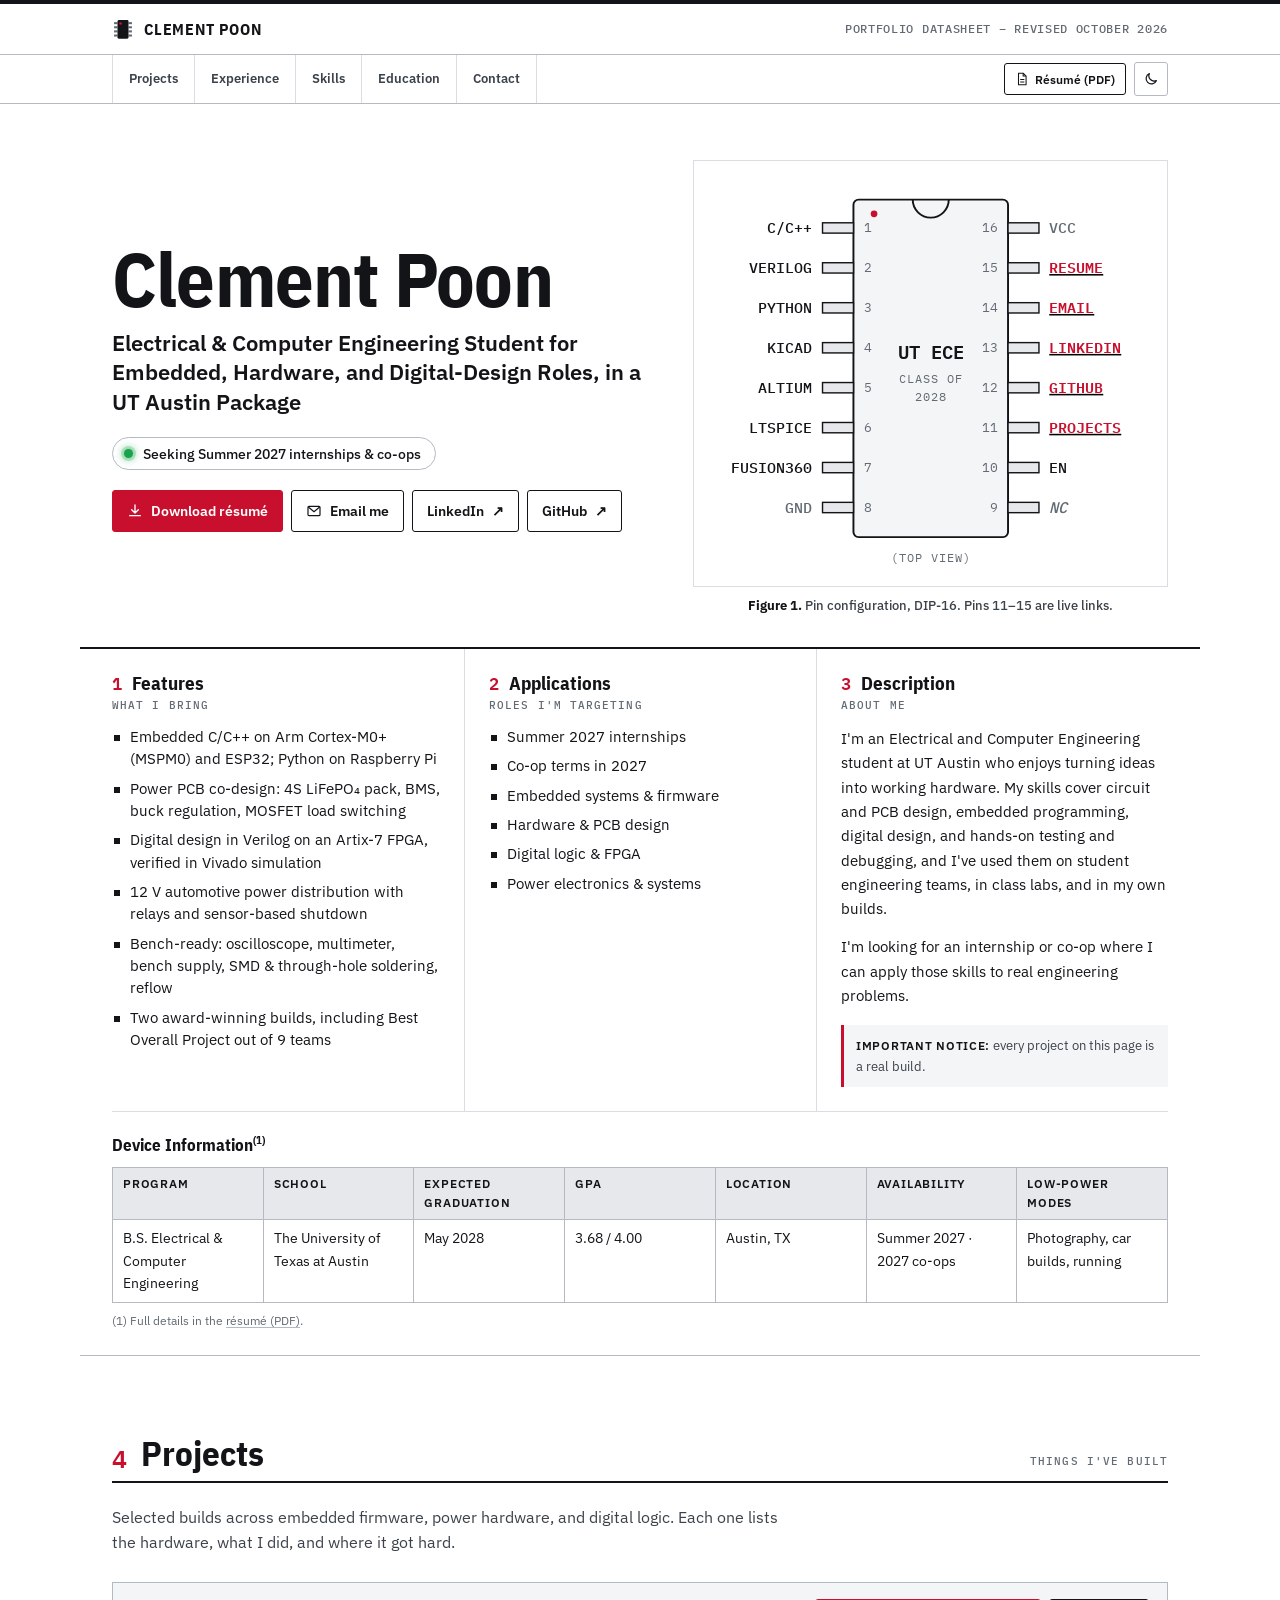
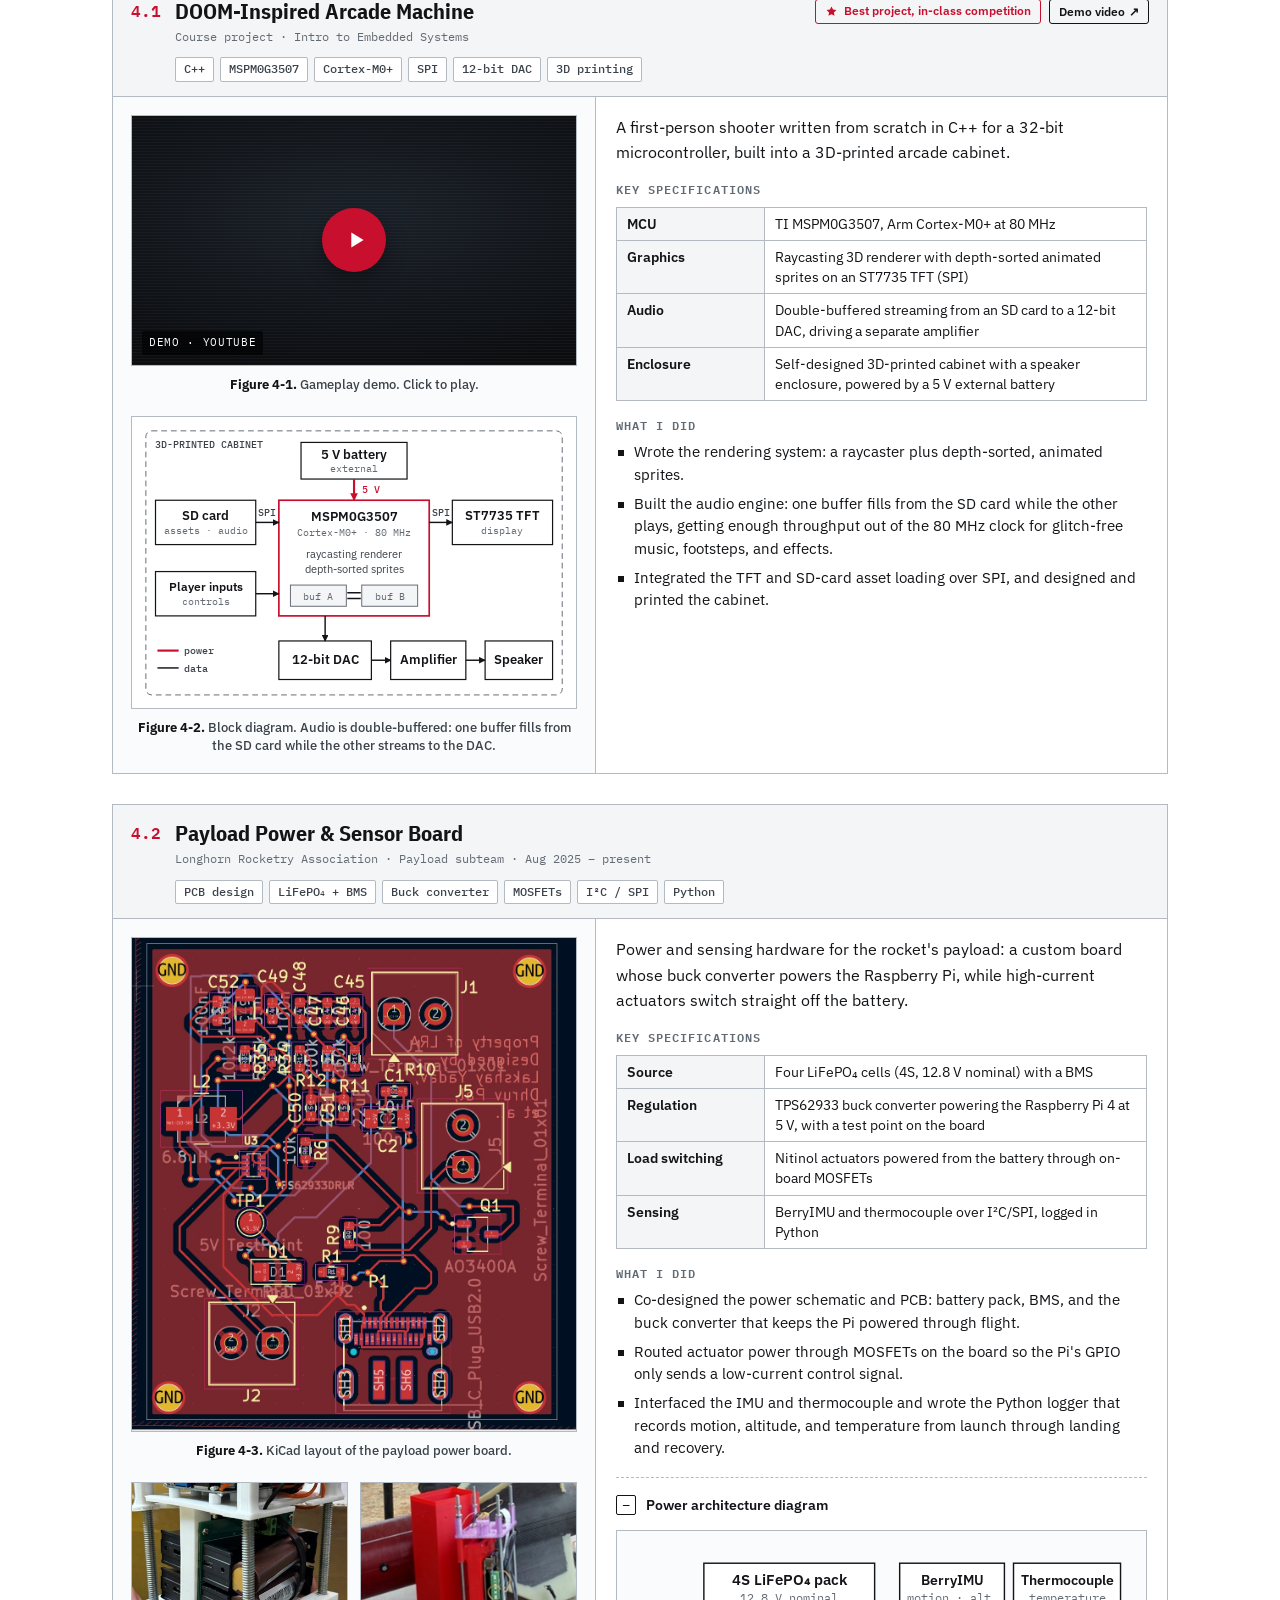
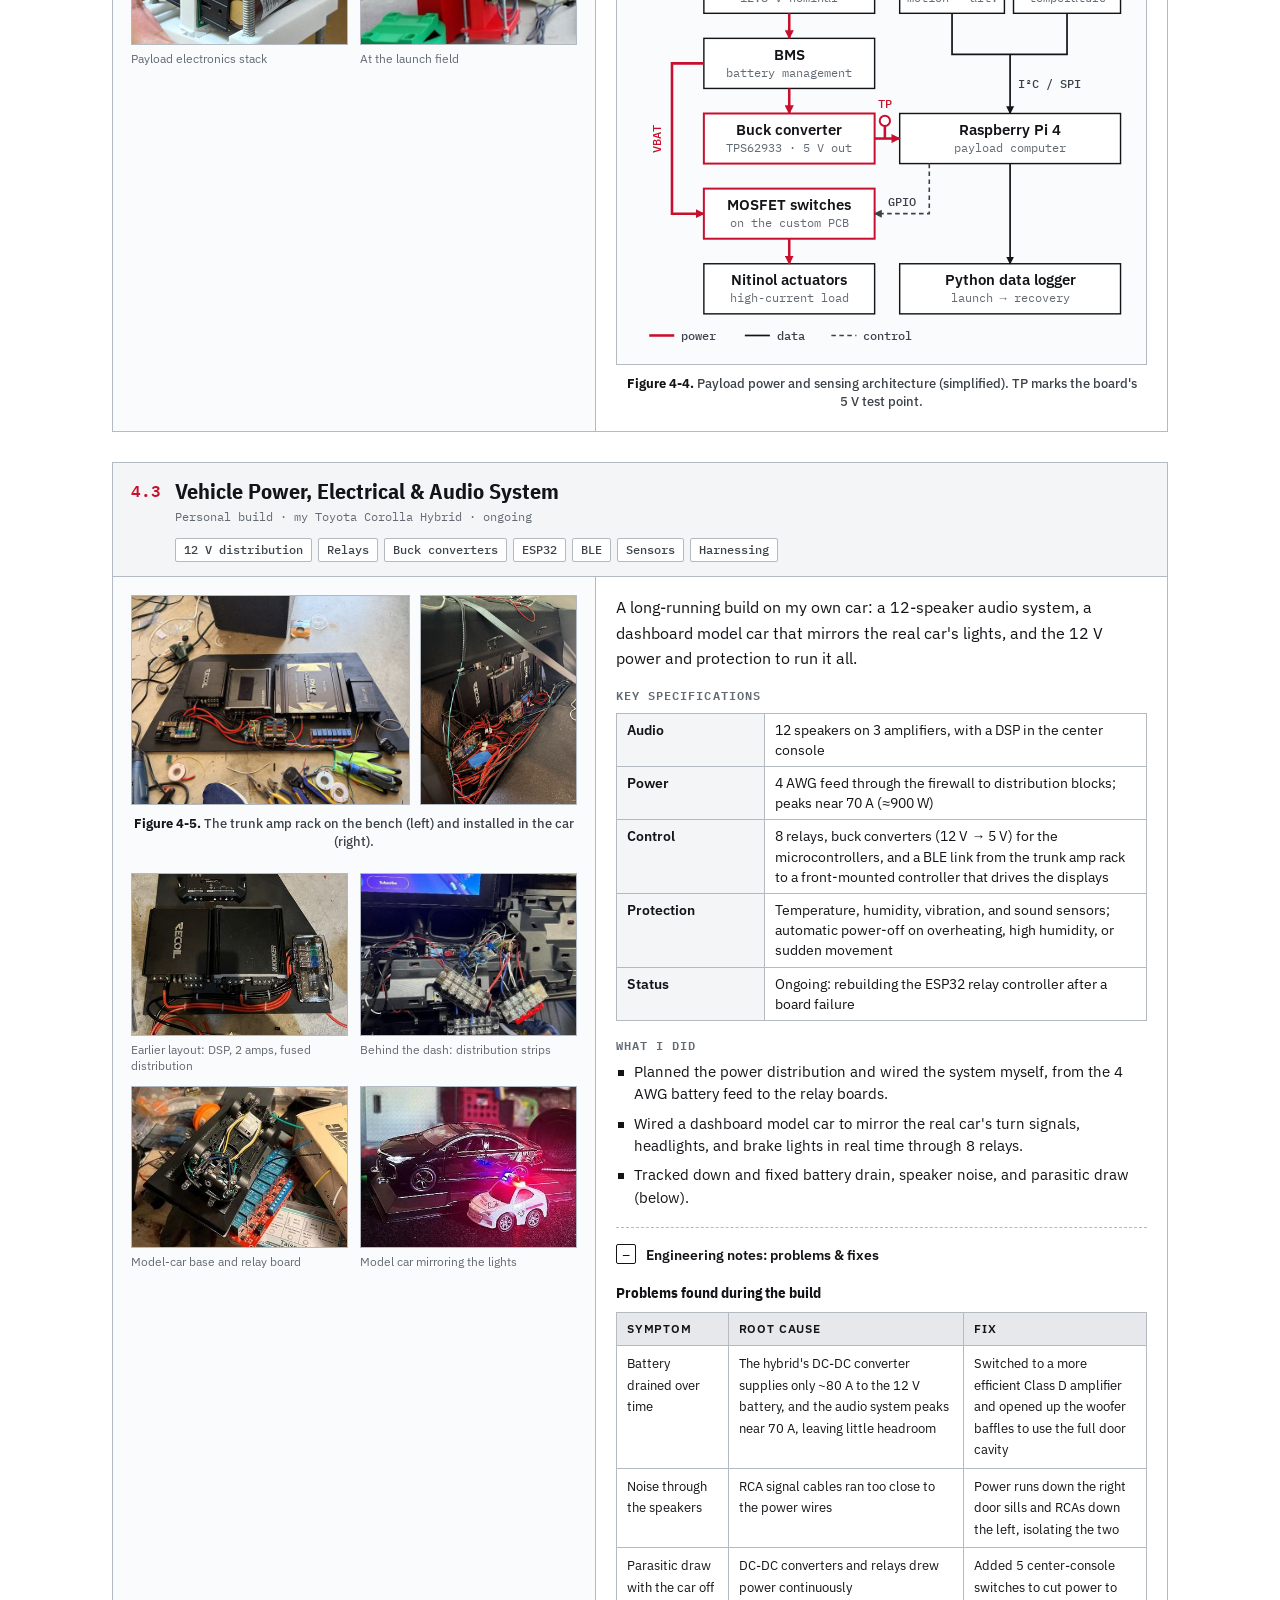
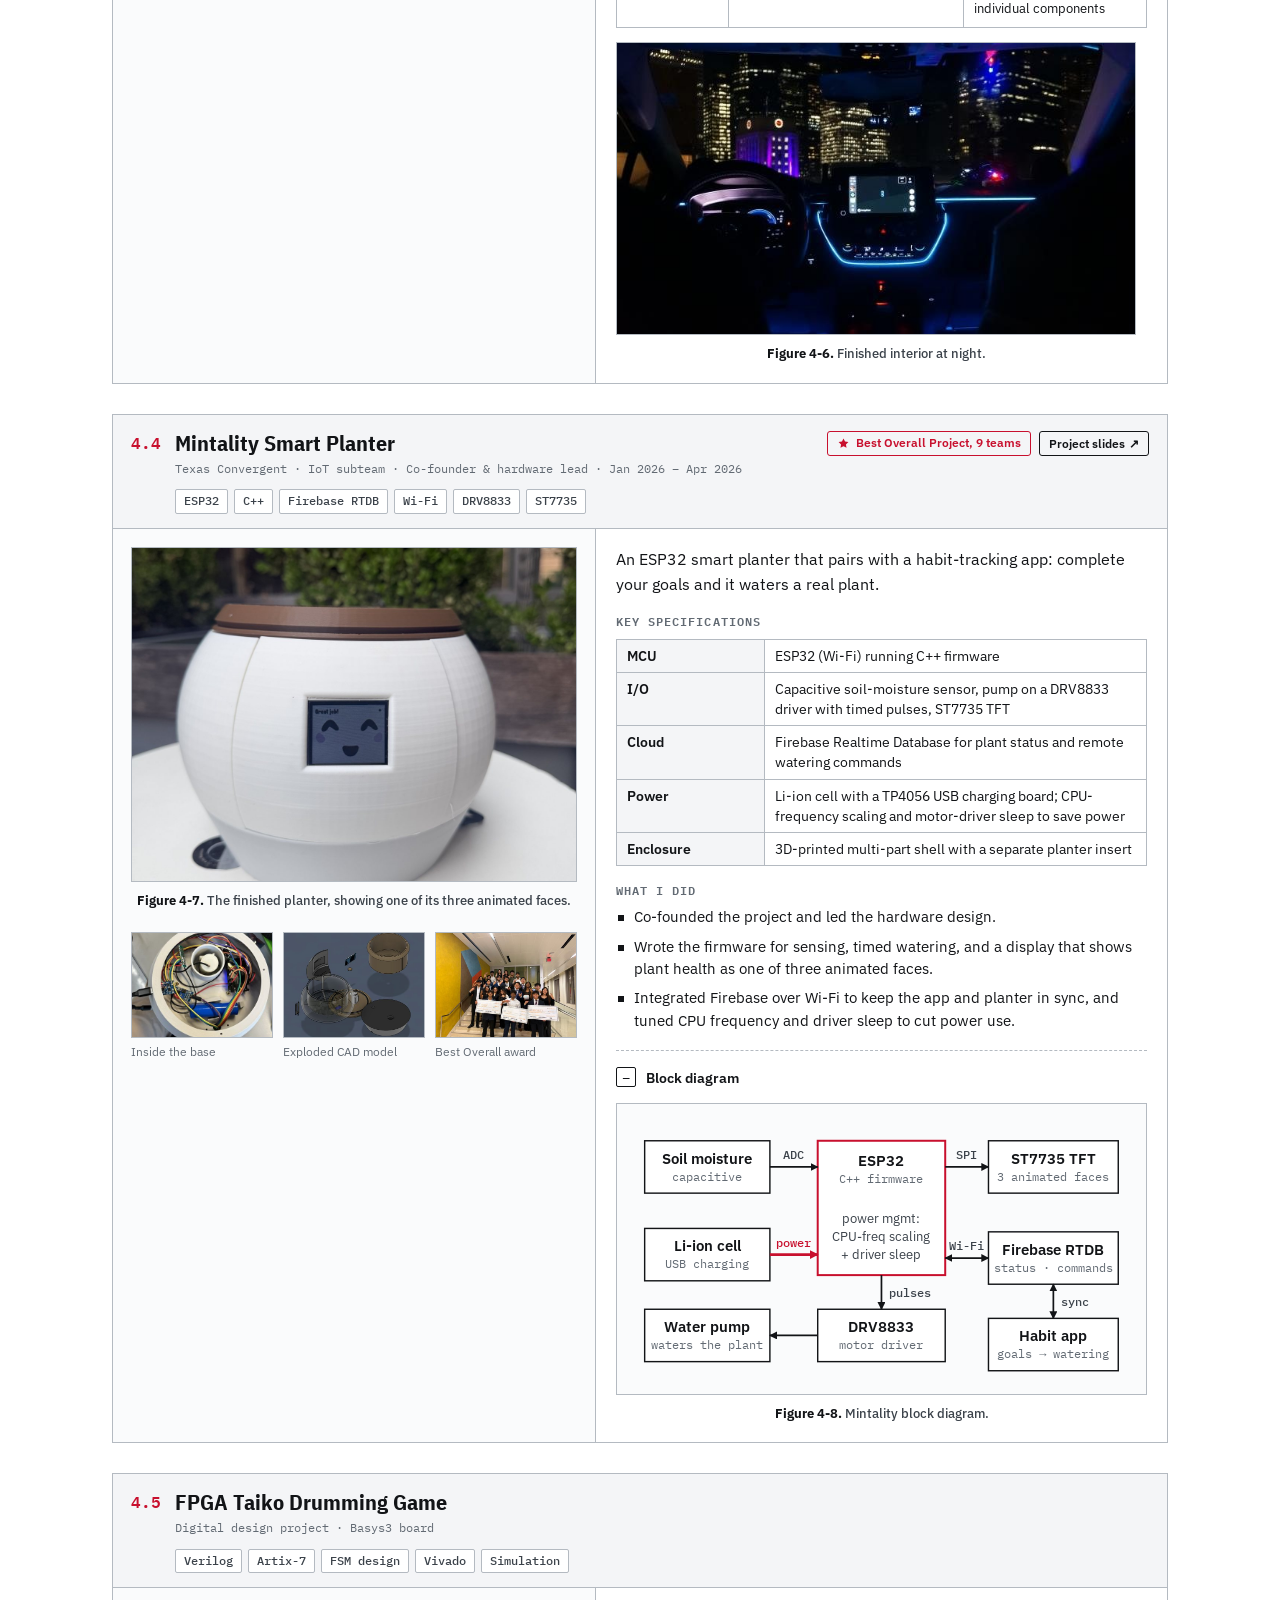
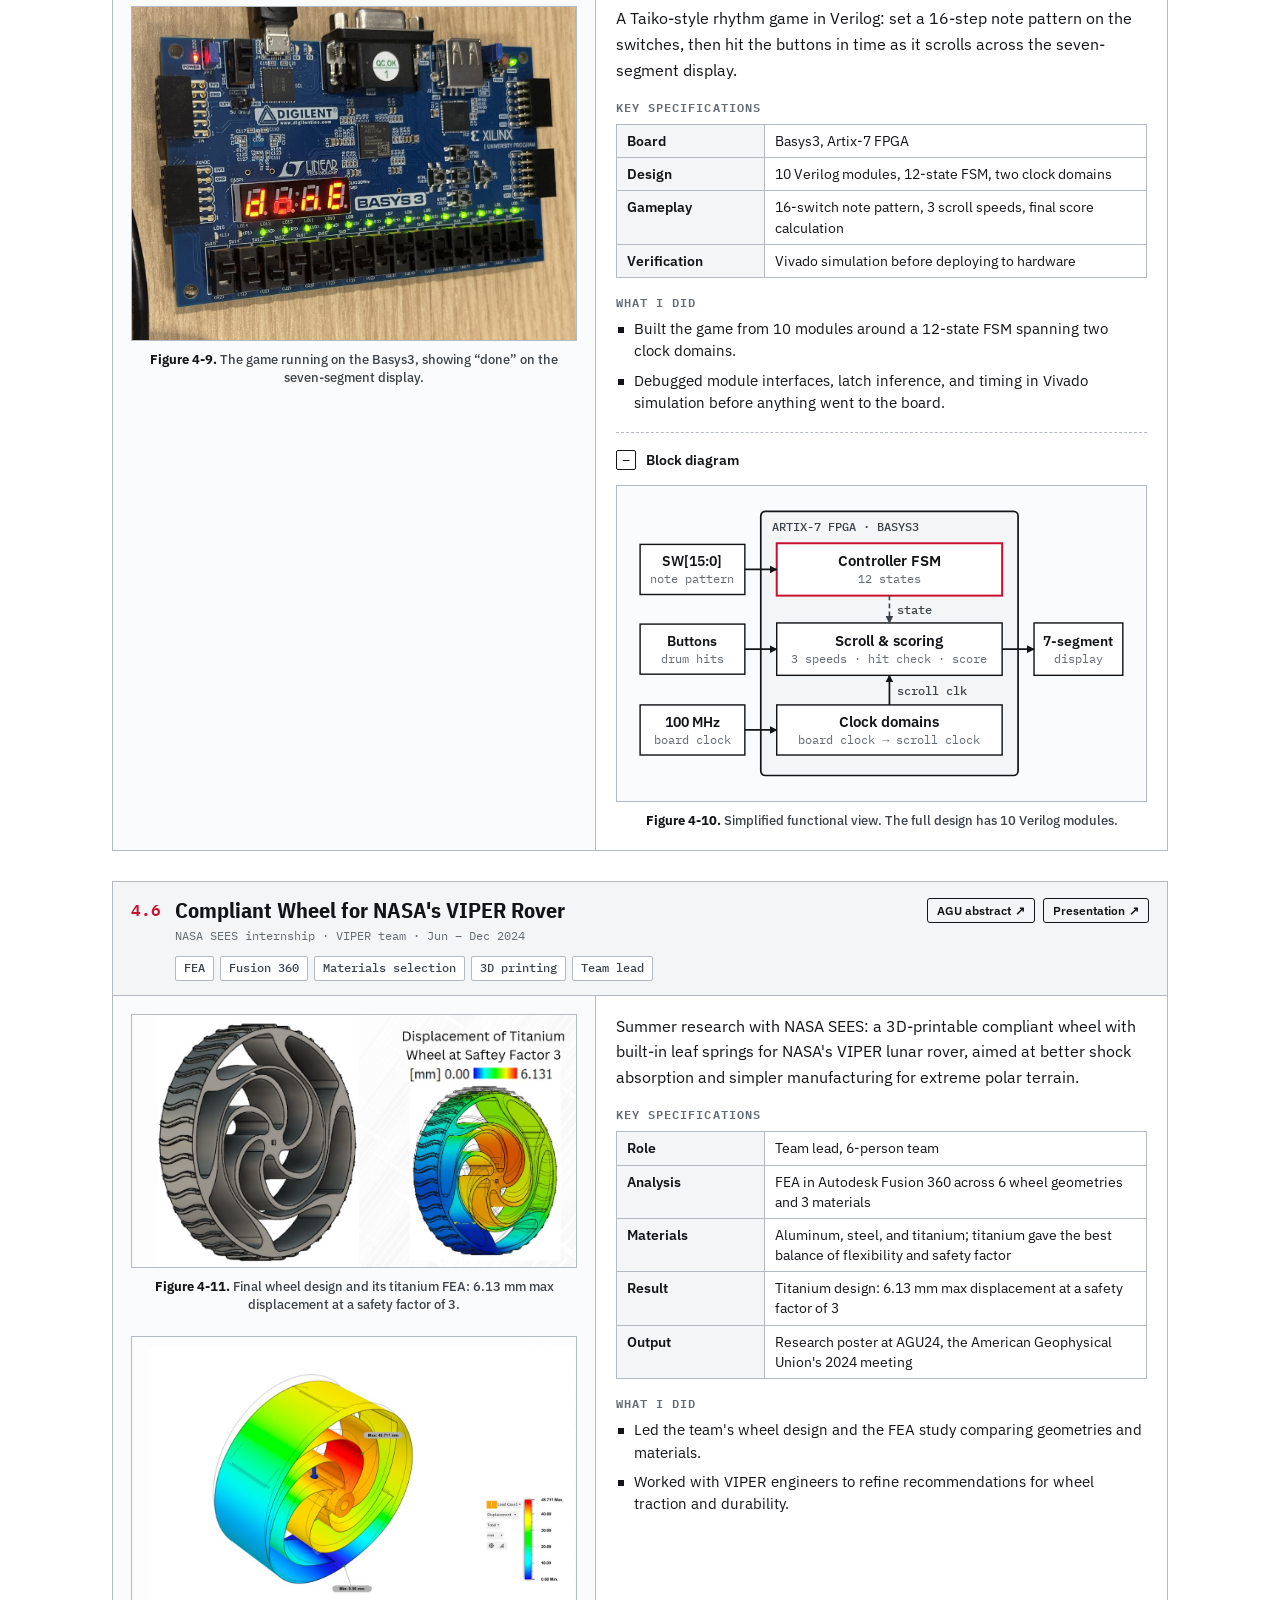
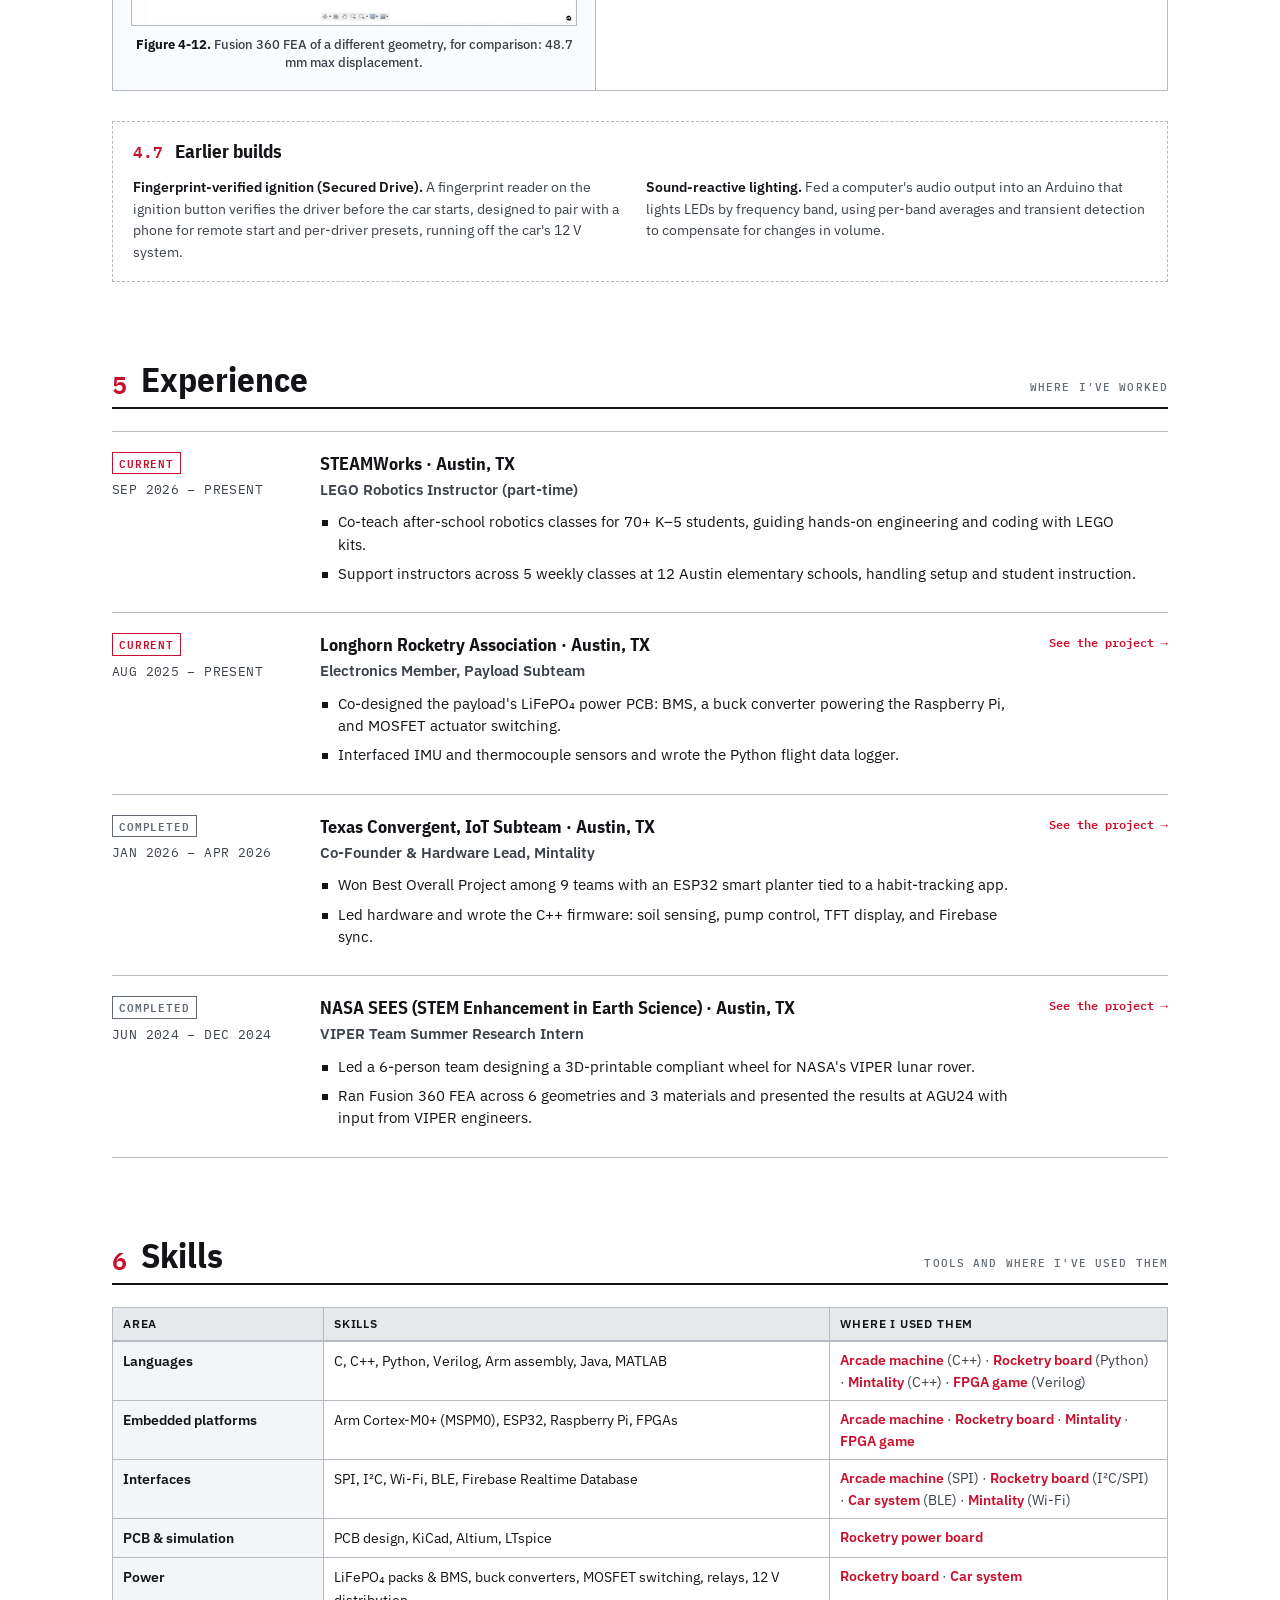
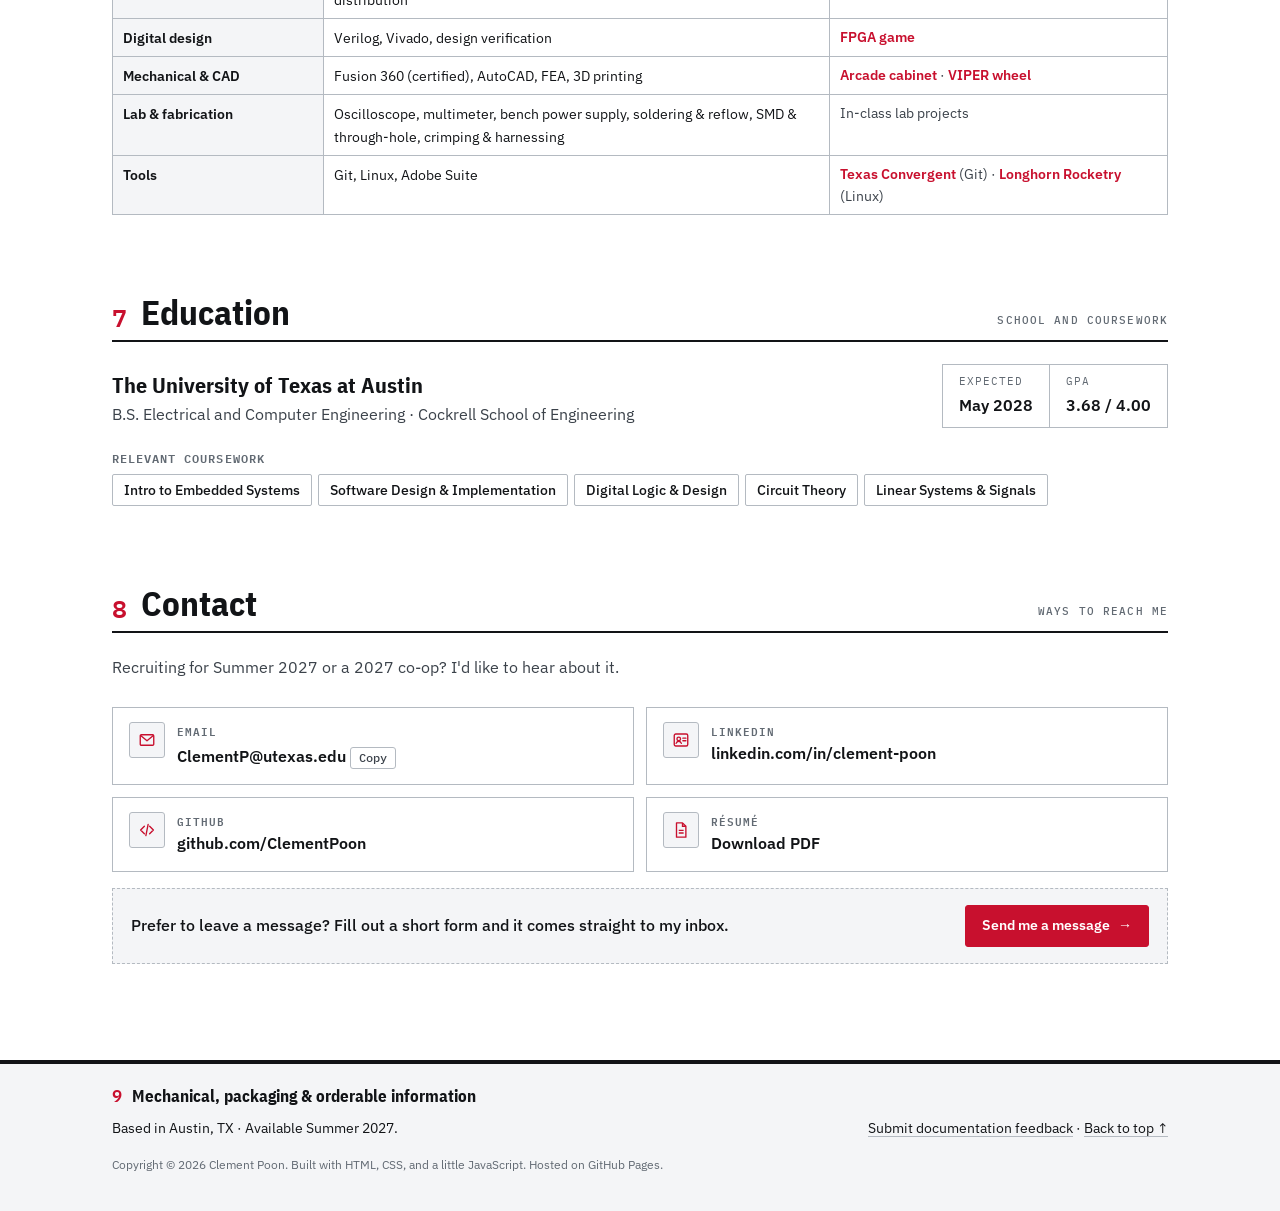
==== commit 5cc91b8c: "Add files via upload" ====
--- a/index.html
+++ b/index.html
@@ -173,7 +173,7 @@
     <div class="col col--desc">
       <h2 class="dh"><span class="n">3</span>Description</h2>
       <p class="dh-sub">About me</p>
-      <p>I'm an Electrical and Computer Engineering student at UT Austin. Most of my experience is in embedded systems, hardware, and digital design: I co-designed a LiFePO₄ power board for a rocketry payload, co-founded an ESP32 smart planter that won Best Overall Project, and wrote a DOOM-style shooter from scratch for a Cortex-M0+ microcontroller.</p>
+      <p>I'm an Electrical and Computer Engineering student at UT Austin who enjoys turning ideas into working hardware. My skills cover circuit and PCB design, embedded programming, digital design, and hands-on testing and debugging, and I've used them on student engineering teams, in class labs, and in my own builds.</p>
       <p>I'm looking for an internship or co-op where I can apply those skills to real engineering problems.</p>
       <p class="notice"><b>Important notice:</b> every project on this page is a real build.</p>
     </div>
@@ -355,7 +355,7 @@
             <li>Routed actuator power through MOSFETs on the board so the Pi's GPIO only sends a low-current control signal.</li>
             <li>Interfaced the IMU and thermocouple and wrote the Python logger that records motion, altitude, and temperature from launch through landing and recovery.</li>
           </ul>
-          <details class="notes">
+          <details class="notes" open>
             <summary>Power architecture diagram</summary>
             <figure class="figure">
                 <div class="figure__frame">
@@ -434,13 +434,18 @@
         <div class="project__fig">
           <div class="fig-stack">
             <figure class="figure">
-              <a class="zoom photo" href="assets/img/vehicle-console.jpg" data-caption="Center console: DSP, battery monitor, and the 5-switch cut-off panel.">
-                <img src="assets/img/vehicle-console.jpg" width="1125" height="747" alt="Car center console at night with a digital audio processor, a battery monitor reading 13.9 volts, and a panel of lit switches" loading="lazy" decoding="async">
-              </a>
-              <figcaption class="figcap"><b>Figure 4-5.</b> Center console: DSP, battery monitor, and the 5-switch cut-off panel.</figcaption>
+              <div class="photo-pair photo-pair--wide-left">
+                <a class="zoom photo" href="assets/img/vehicle-rack-bench.jpg" data-caption="The amp rack on the bench before install: fused power distribution, three amplifiers, an ESP32 controller above a fuse box, and an 8-channel relay board.">
+                  <img src="assets/img/vehicle-rack-bench-sm.jpg" width="640" height="480" alt="Black mounting board on a garage floor holding a fused distribution block, three car amplifiers, an ESP32 board above a blade fuse box, and a red 8-channel relay board, with tools around it" loading="lazy" decoding="async">
+                </a>
+                <a class="zoom photo" href="assets/img/vehicle-rack-trunk.jpg" data-caption="The amp rack installed in the trunk.">
+                  <img src="assets/img/vehicle-rack-trunk-sm.jpg" width="480" height="640" alt="The amplifier rack mounted in the car's trunk, with three amplifiers, fuse blocks, relay modules, and bundles of red and black wiring" loading="lazy" decoding="async">
+                </a>
+              </div>
+              <figcaption class="figcap"><b>Figure 4-5.</b> The trunk amp rack on the bench (left) and installed in the car (right).</figcaption>
             </figure>
             <ul class="gallery gallery--2">
-              <li><figure><a class="zoom" href="assets/img/vehicle-amp-rack.jpg" data-caption="Amp rack before install: DSP, two amplifiers, and a fused power distribution block."><img src="assets/img/vehicle-amp-rack-sm.jpg" width="390" height="520" alt="Mounting board with a sound processor, two car amplifiers, a fused distribution block, and red and black power cables" loading="lazy" decoding="async"></a><figcaption>Amp rack: DSP, 2 amps, fused distribution</figcaption></figure></li>
+              <li><figure><a class="zoom" href="assets/img/vehicle-amp-rack.jpg" data-caption="An earlier layout of the amp rack: DSP, two amplifiers, and a fused power distribution block."><img src="assets/img/vehicle-amp-rack-sm.jpg" width="390" height="520" alt="Mounting board with a sound processor, two car amplifiers, a fused distribution block, and red and black power cables" loading="lazy" decoding="async"></a><figcaption>Earlier layout: DSP, 2 amps, fused distribution</figcaption></figure></li>
               <li><figure><a class="zoom" href="assets/img/vehicle-dash-wiring.jpg" data-caption="Behind the dash: distribution strips and control wiring."><img src="assets/img/vehicle-dash-wiring-sm.jpg" width="520" height="516" alt="Open dashboard with barrier-strip terminal blocks and bundles of control wiring under the head unit" loading="lazy" decoding="async"></a><figcaption>Behind the dash: distribution strips</figcaption></figure></li>
               <li><figure><a class="zoom" href="assets/img/vehicle-model-car-relays.jpg" data-caption="Model-car base with its relay board."><img src="assets/img/vehicle-model-car-relays-sm.jpg" width="390" height="520" alt="Underside of the model car's display base with a red multi-channel relay board and wiring" loading="lazy" decoding="async"></a><figcaption>Model-car base and relay board</figcaption></figure></li>
               <li><figure><a class="zoom" href="assets/img/vehicle-model-car.jpg" data-caption="The dashboard model car mirroring the real car's lights."><img src="assets/img/vehicle-model-car-sm.jpg" width="520" height="276" alt="Black model sedan on a display base with its headlights lit" loading="lazy" decoding="async"></a><figcaption>Model car mirroring the lights</figcaption></figure></li>
@@ -465,7 +470,7 @@
             <li>Wired a dashboard model car to mirror the real car's turn signals, headlights, and brake lights in real time through 8 relays.</li>
             <li>Tracked down and fixed battery drain, speaker noise, and parasitic draw (below).</li>
           </ul>
-          <details class="notes">
+          <details class="notes" open>
             <summary>Engineering notes: problems &amp; fixes</summary>
             <table class="dtable dtable--stack">
               <caption>Problems found during the build</caption>
@@ -493,7 +498,7 @@
         <span class="project__num">4.4</span>
         <div class="project__titles">
           <h3 class="project__title" id="mintality-h">Mintality Smart Planter</h3>
-          <p class="project__meta">Texas Convergent · IoT subteam · Co-founder &amp; hardware lead · Jan 2026 – present</p>
+          <p class="project__meta">Texas Convergent · IoT subteam · Co-founder &amp; hardware lead · Jan 2026 – Apr 2026</p>
         </div>
         <div class="project__aside">
           <span class="award"><svg viewBox="0 0 24 24" aria-hidden="true"><path d="M12 2.8l2.8 5.7 6.3.9-4.6 4.4 1.1 6.2L12 17l-5.6 3 1.1-6.2-4.6-4.4 6.3-.9z" fill="currentColor"/></svg>Best Overall Project, 9 teams</span>
@@ -537,7 +542,7 @@
             <li>Wrote the firmware for sensing, timed watering, and a display that shows plant health as one of three animated faces.</li>
             <li>Integrated Firebase over Wi-Fi to keep the app and planter in sync, and tuned CPU frequency and driver sleep to cut power use.</li>
           </ul>
-          <details class="notes">
+          <details class="notes" open>
             <summary>Block diagram</summary>
             <figure class="figure">
               <div class="figure__frame">
@@ -609,10 +614,10 @@
         <div class="project__fig">
           <div class="fig-stack">
             <figure class="figure">
-              <a class="zoom photo" href="assets/img/fpga-board.jpg" data-caption="The drumming game running on the Basys3 board, showing “donE” on the seven-segment display.">
-                <img src="assets/img/fpga-board.jpg" width="1200" height="899" alt="Basys3 FPGA board with its green switch LEDs lit and the red seven-segment display reading donE" loading="lazy" decoding="async">
+              <a class="zoom photo" href="assets/img/fpga-board.jpg" data-caption="The drumming game running on the Basys3 board, showing “done” on the seven-segment display.">
+                <img src="assets/img/fpga-board.jpg" width="1200" height="899" alt="Basys3 FPGA board with its green switch LEDs lit and the red seven-segment display reading done" loading="lazy" decoding="async">
               </a>
-              <figcaption class="figcap"><b>Figure 4-9.</b> The game running on the Basys3, showing “donE” on the seven-segment display.</figcaption>
+              <figcaption class="figcap"><b>Figure 4-9.</b> The game running on the Basys3, showing “done” on the seven-segment display.</figcaption>
             </figure>
           </div>
         </div>
@@ -632,7 +637,7 @@
             <li>Built the game from 10 modules around a 12-state FSM spanning two clock domains.</li>
             <li>Debugged module interfaces, latch inference, and timing in Vivado simulation before anything went to the board.</li>
           </ul>
-          <details class="notes">
+          <details class="notes" open>
             <summary>Block diagram</summary>
               <figure class="figure">
                 <div class="figure__frame">
@@ -764,18 +769,6 @@
         <span class="rev__ref"></span>
       </li>
       <li class="rev__item">
-        <p class="rev__date"><span class="rev__tag">Current</span><br>Jan 2026 – Present</p>
-        <div>
-          <h3 class="rev__org">Texas Convergent, IoT Subteam · Austin, TX</h3>
-          <p class="rev__role">Co-Founder &amp; Hardware Lead, Mintality</p>
-          <ul class="blist">
-            <li>Won Best Overall Project among 9 teams with an ESP32 smart planter tied to a habit-tracking app.</li>
-            <li>Led hardware and wrote the C++ firmware: soil sensing, pump control, TFT display, and Firebase sync.</li>
-          </ul>
-        </div>
-        <a class="rev__ref" href="#mintality">See the project →</a>
-      </li>
-      <li class="rev__item">
         <p class="rev__date"><span class="rev__tag">Current</span><br>Aug 2025 – Present</p>
         <div>
           <h3 class="rev__org">Longhorn Rocketry Association · Austin, TX</h3>
@@ -786,6 +779,18 @@
           </ul>
         </div>
         <a class="rev__ref" href="#rocketry">See the project →</a>
+      </li>
+      <li class="rev__item">
+        <p class="rev__date"><span class="rev__tag rev__tag--past">Completed</span><br>Jan 2026 – Apr 2026</p>
+        <div>
+          <h3 class="rev__org">Texas Convergent, IoT Subteam · Austin, TX</h3>
+          <p class="rev__role">Co-Founder &amp; Hardware Lead, Mintality</p>
+          <ul class="blist">
+            <li>Won Best Overall Project among 9 teams with an ESP32 smart planter tied to a habit-tracking app.</li>
+            <li>Led hardware and wrote the C++ firmware: soil sensing, pump control, TFT display, and Firebase sync.</li>
+          </ul>
+        </div>
+        <a class="rev__ref" href="#mintality">See the project →</a>
       </li>
       <li class="rev__item">
         <p class="rev__date"><span class="rev__tag rev__tag--past">Completed</span><br>Jun 2024 – Dec 2024</p>
@@ -820,8 +825,8 @@
         <tr><th scope="row">Power</th><td data-label="Skills">LiFePO₄ packs &amp; BMS, buck converters, MOSFET switching, relays, 12 V distribution</td><td data-label="Where I used them"><a href="#rocketry">Rocketry board</a> · <a href="#vehicle">Car system</a></td></tr>
         <tr><th scope="row">Digital design</th><td data-label="Skills">Verilog, Vivado, design verification</td><td data-label="Where I used them"><a href="#fpga">FPGA game</a></td></tr>
         <tr><th scope="row">Mechanical &amp; CAD</th><td data-label="Skills">Fusion 360 (certified), AutoCAD, FEA, 3D printing</td><td data-label="Where I used them"><a href="#arcade">Arcade cabinet</a> · <a href="#viper">VIPER wheel</a></td></tr>
-        <tr><th scope="row">Lab &amp; fabrication</th><td data-label="Skills">Oscilloscope, multimeter, bench power supply, soldering &amp; reflow, SMD &amp; through-hole, crimping &amp; harnessing</td><td data-label="Where I used them"><a href="#vehicle">Car system</a> wiring &amp; harnessing</td></tr>
-        <tr><th scope="row">Tools</th><td data-label="Skills">Git, Linux, Adobe Suite</td><td data-label="Where I used them">—</td></tr>
+        <tr><th scope="row">Lab &amp; fabrication</th><td data-label="Skills">Oscilloscope, multimeter, bench power supply, soldering &amp; reflow, SMD &amp; through-hole, crimping &amp; harnessing</td><td data-label="Where I used them">In-class lab projects</td></tr>
+        <tr><th scope="row">Tools</th><td data-label="Skills">Git, Linux, Adobe Suite</td><td data-label="Where I used them"><a href="#mintality">Texas Convergent</a> (Git) · <a href="#rocketry">Longhorn Rocketry</a> (Linux)</td></tr>
       </tbody>
     </table>
   </section>
--- a/assets/css/style.css
+++ b/assets/css/style.css
@@ -392,6 +392,10 @@
 .photo, .zoom { display: block; cursor: zoom-in; }
 .photo { border: 1px solid var(--rule-2); background: var(--video-bg); }
 .photo img { width: 100%; height: auto; }
+.photo-pair { display: grid; grid-template-columns: 1fr 1fr; gap: 10px; align-items: start; }
+/* landscape (4:3) photo beside a portrait (3:4) one: 16:9 column split gives both the same height */
+.photo-pair--wide-left { grid-template-columns: minmax(0, 16fr) minmax(0, 9fr); align-items: stretch; }
+.photo-pair--wide-left .photo img { height: 100%; object-fit: cover; } /* evens out the 1px the borders add */
 
 /* video facade */
 .video {
@@ -664,6 +668,8 @@
   .project__fig .figure__frame, .project__fig .video, .project__fig .photo { border-inline: 0; }
   .project__fig .figure__frame { padding: 8px 4px; }
   .project__fig .figcap, .project__fig .gallery { padding-inline: var(--gutter); }
+  .project__fig .photo-pair { padding-inline: var(--gutter); }
+  .project__fig .photo-pair .photo { border-inline: 1px solid var(--rule-2); }
   .project__title { font-size: 1.22rem; }
   .specs th { width: 32%; }
   .rev__item { grid-template-columns: 1fr; gap: 6px; }
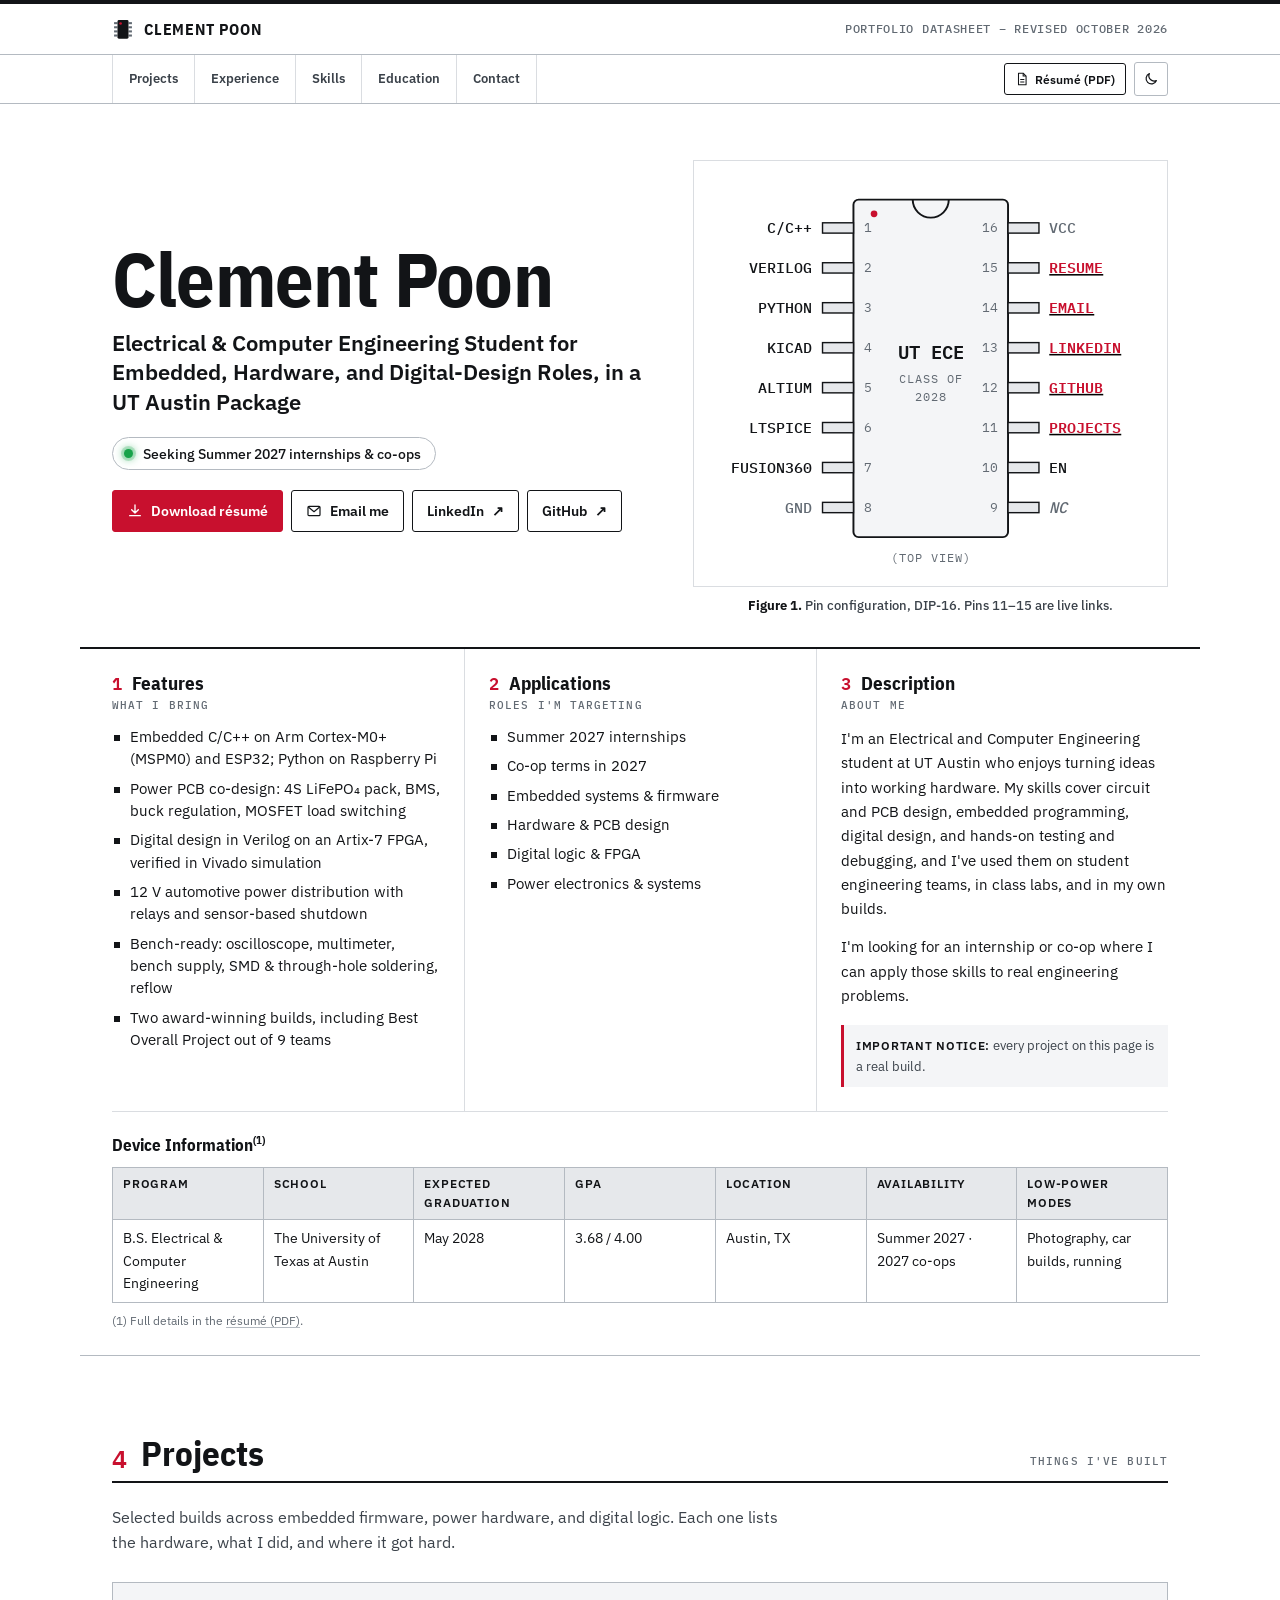
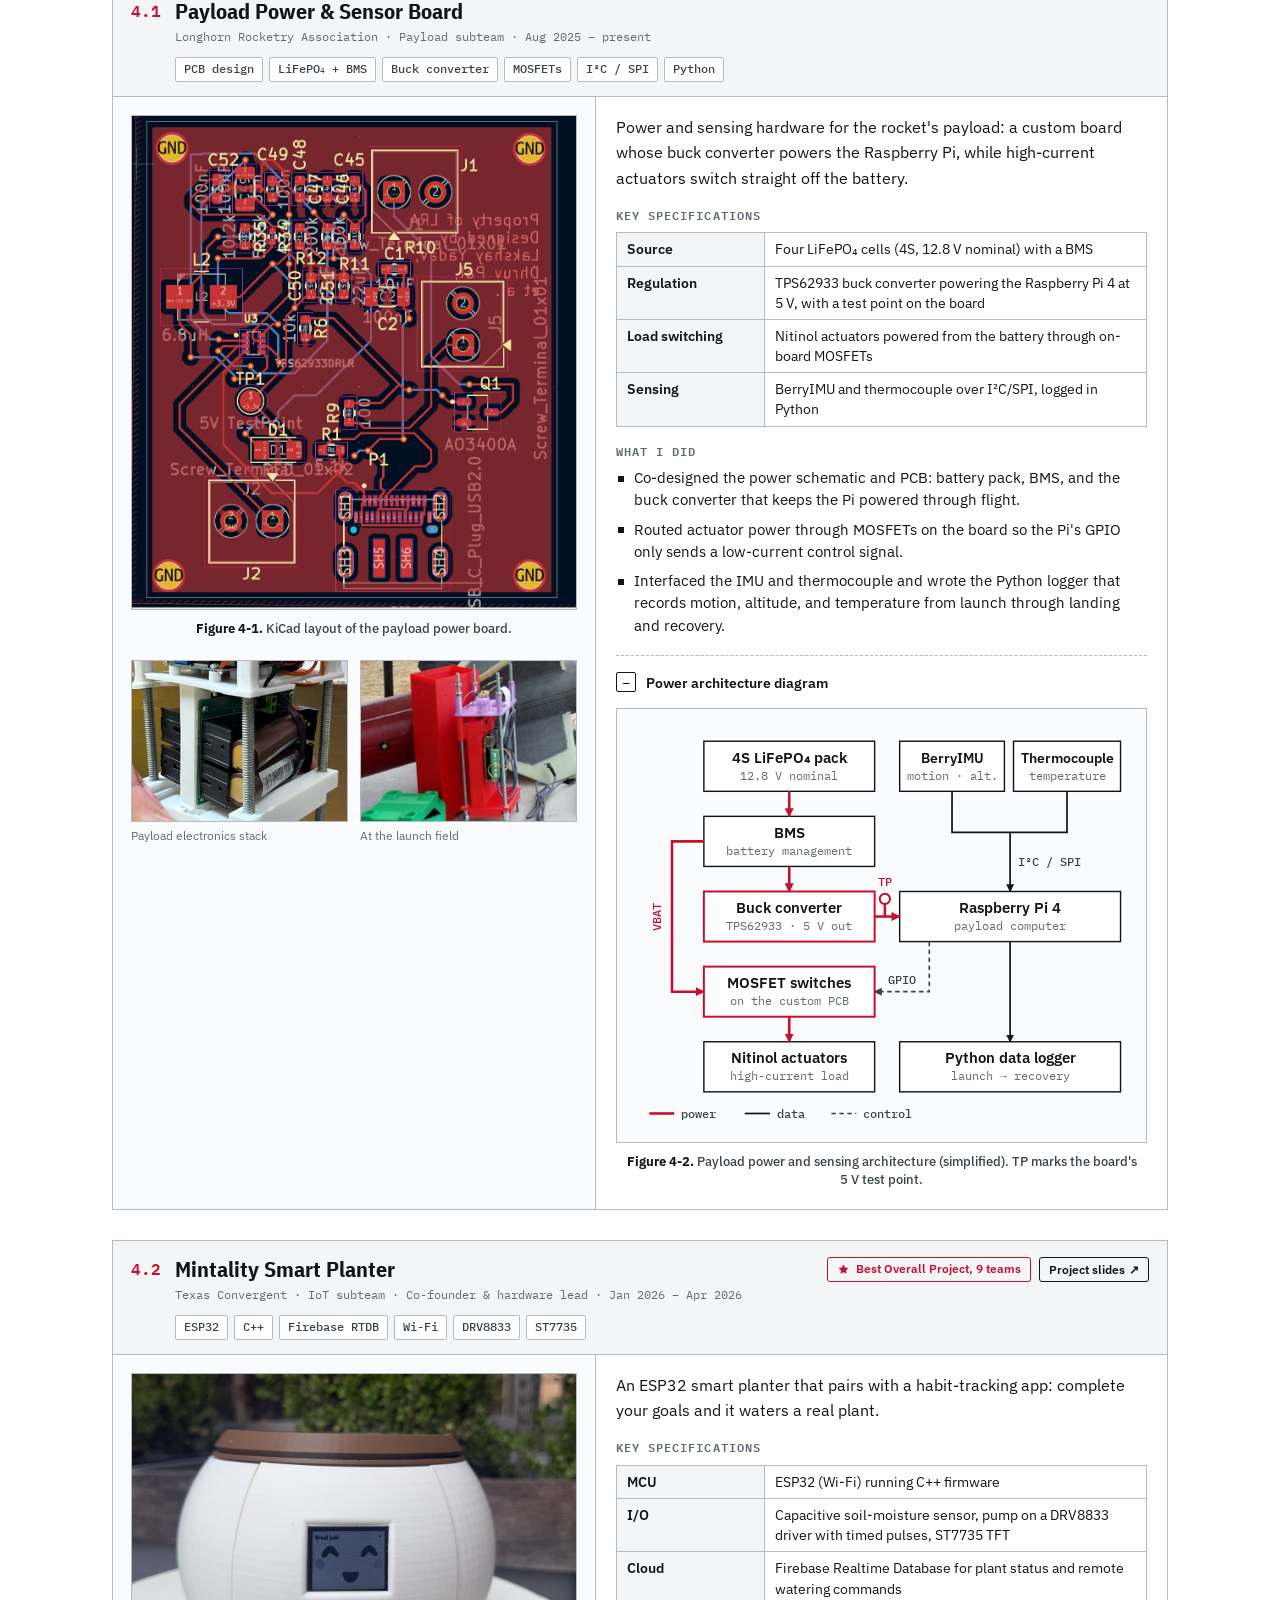
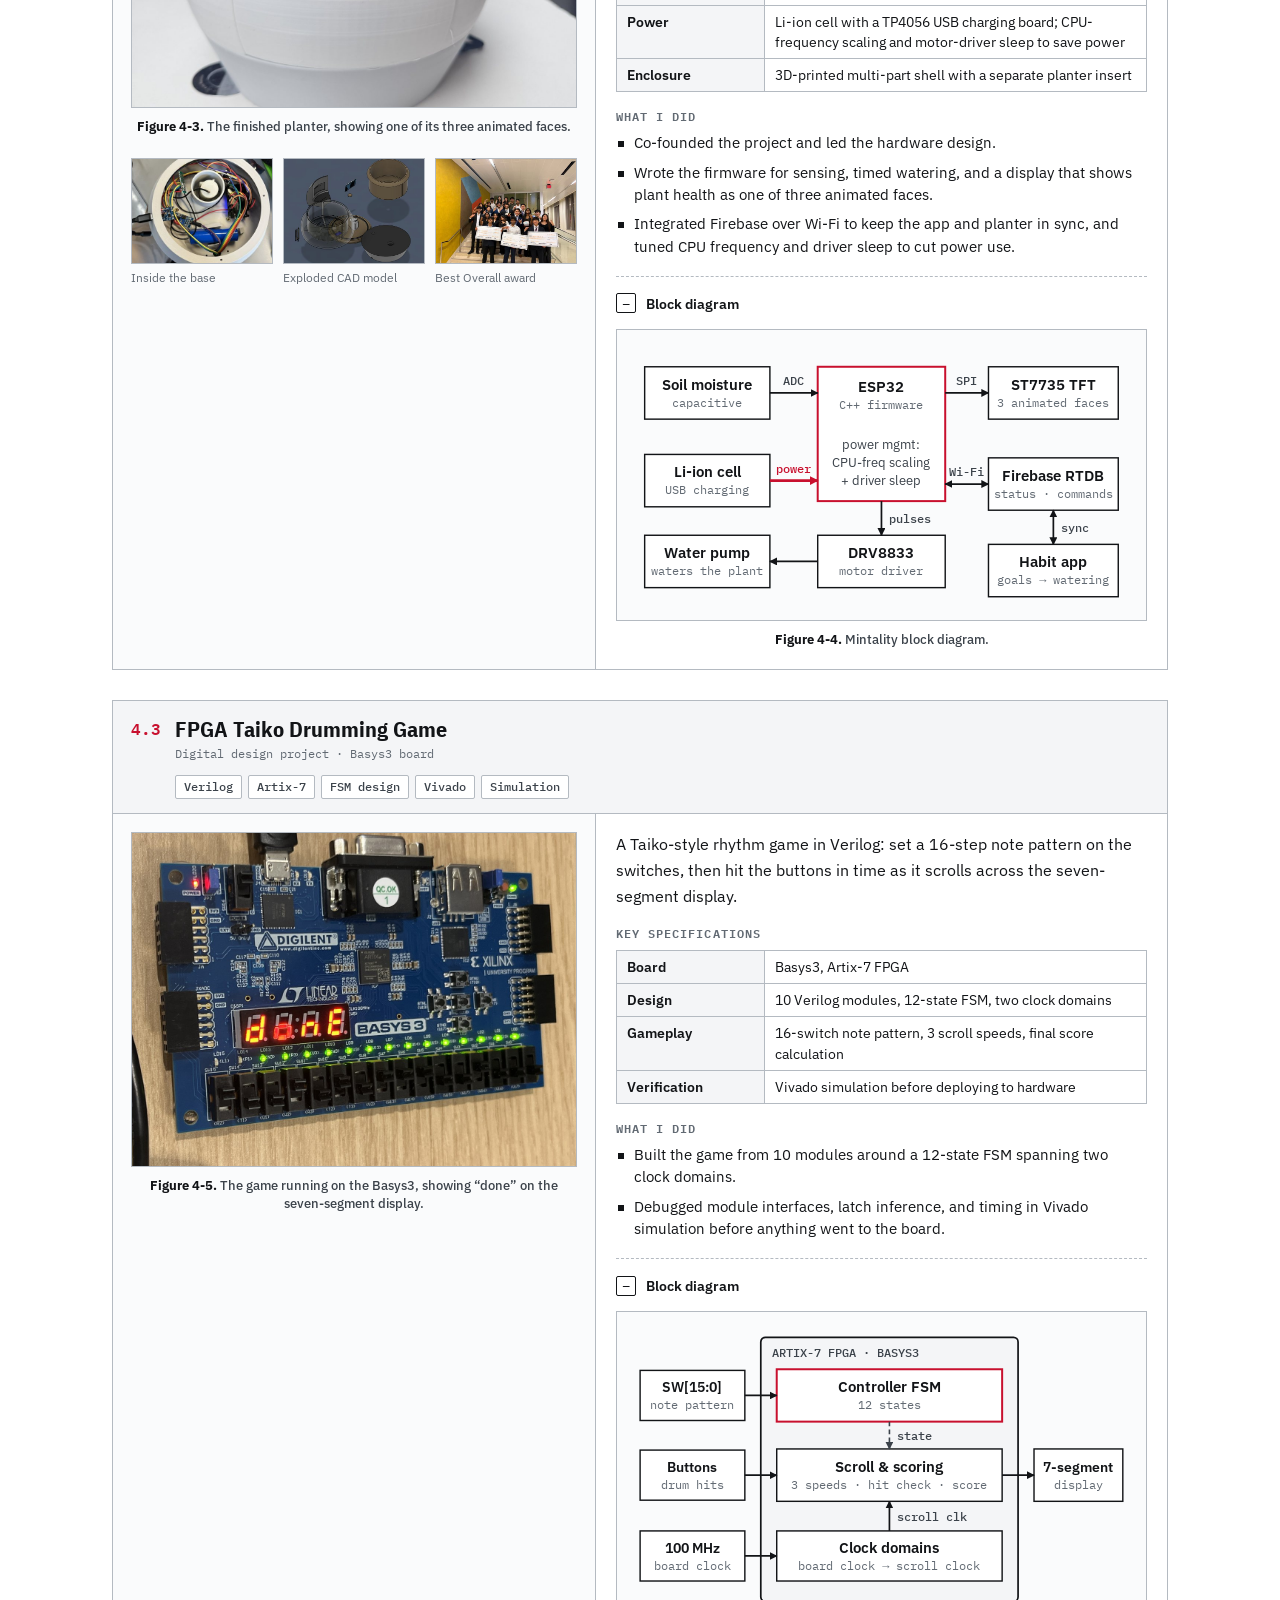
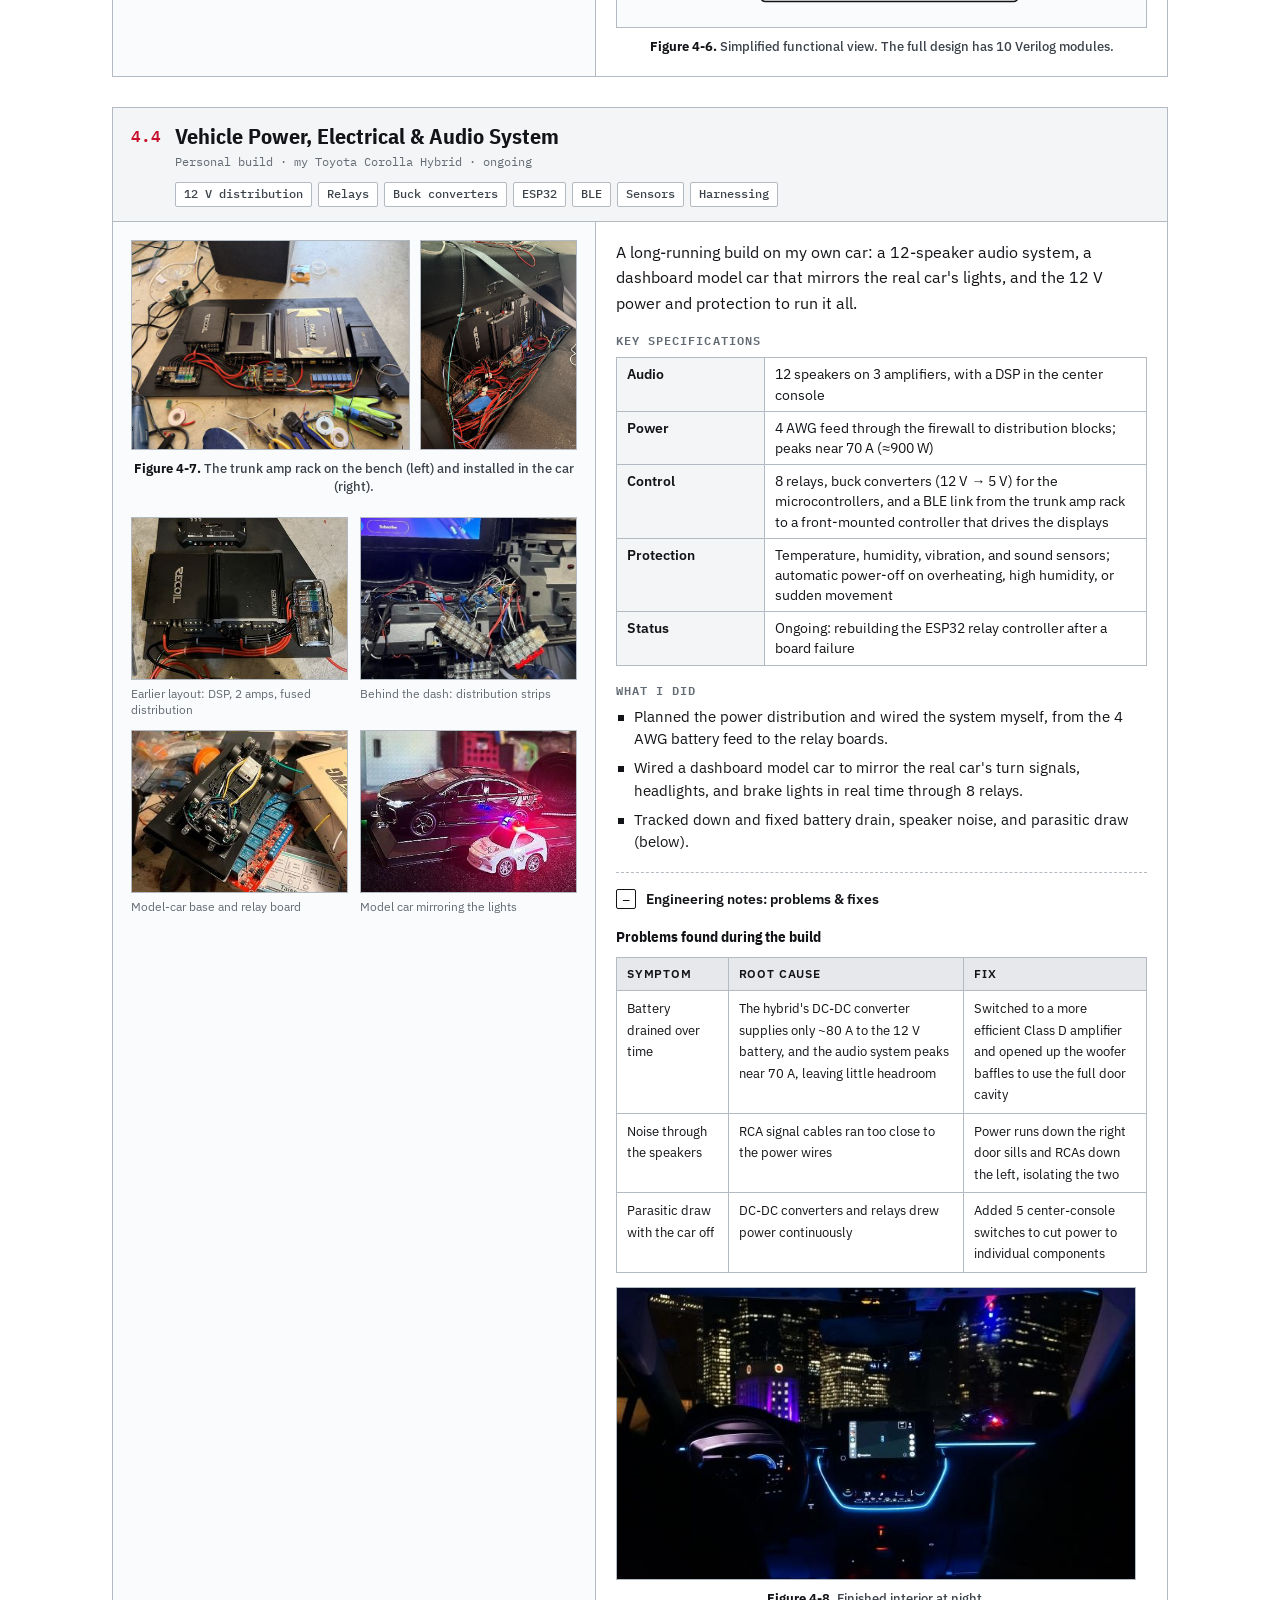
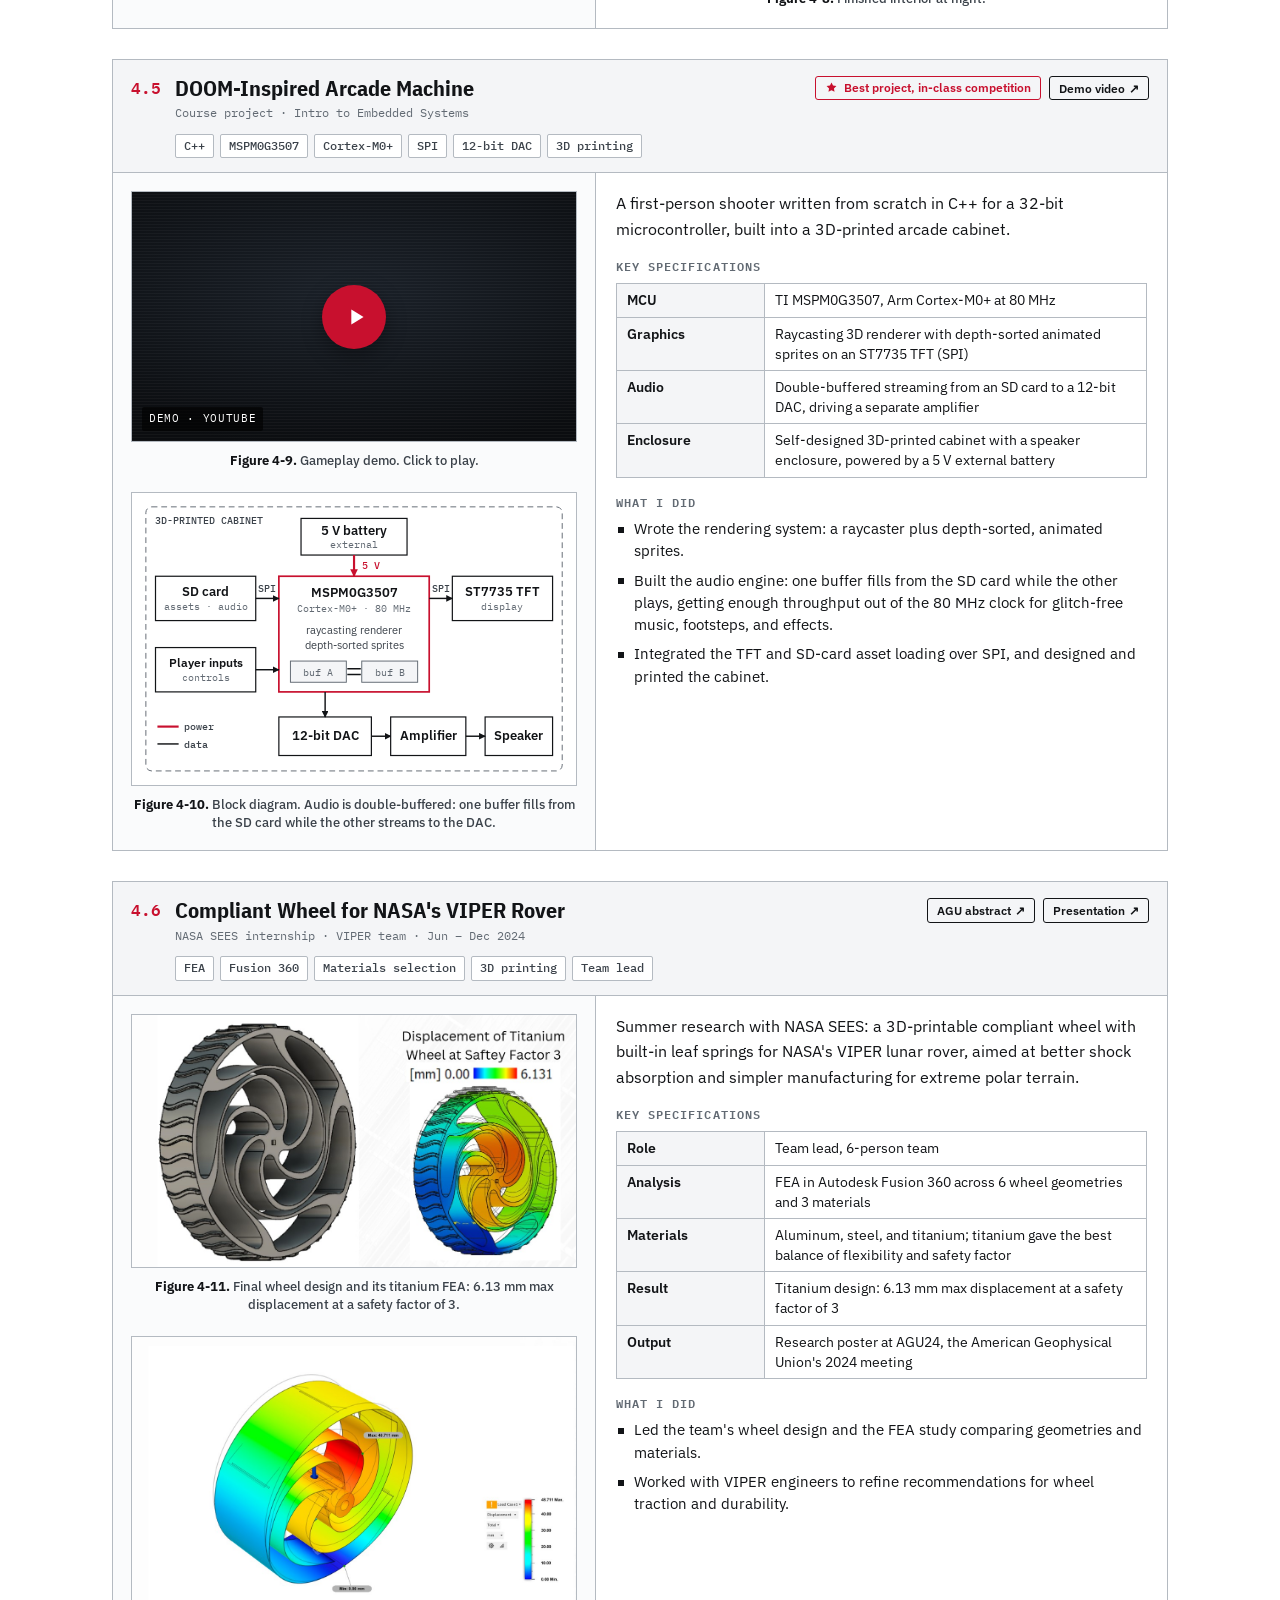
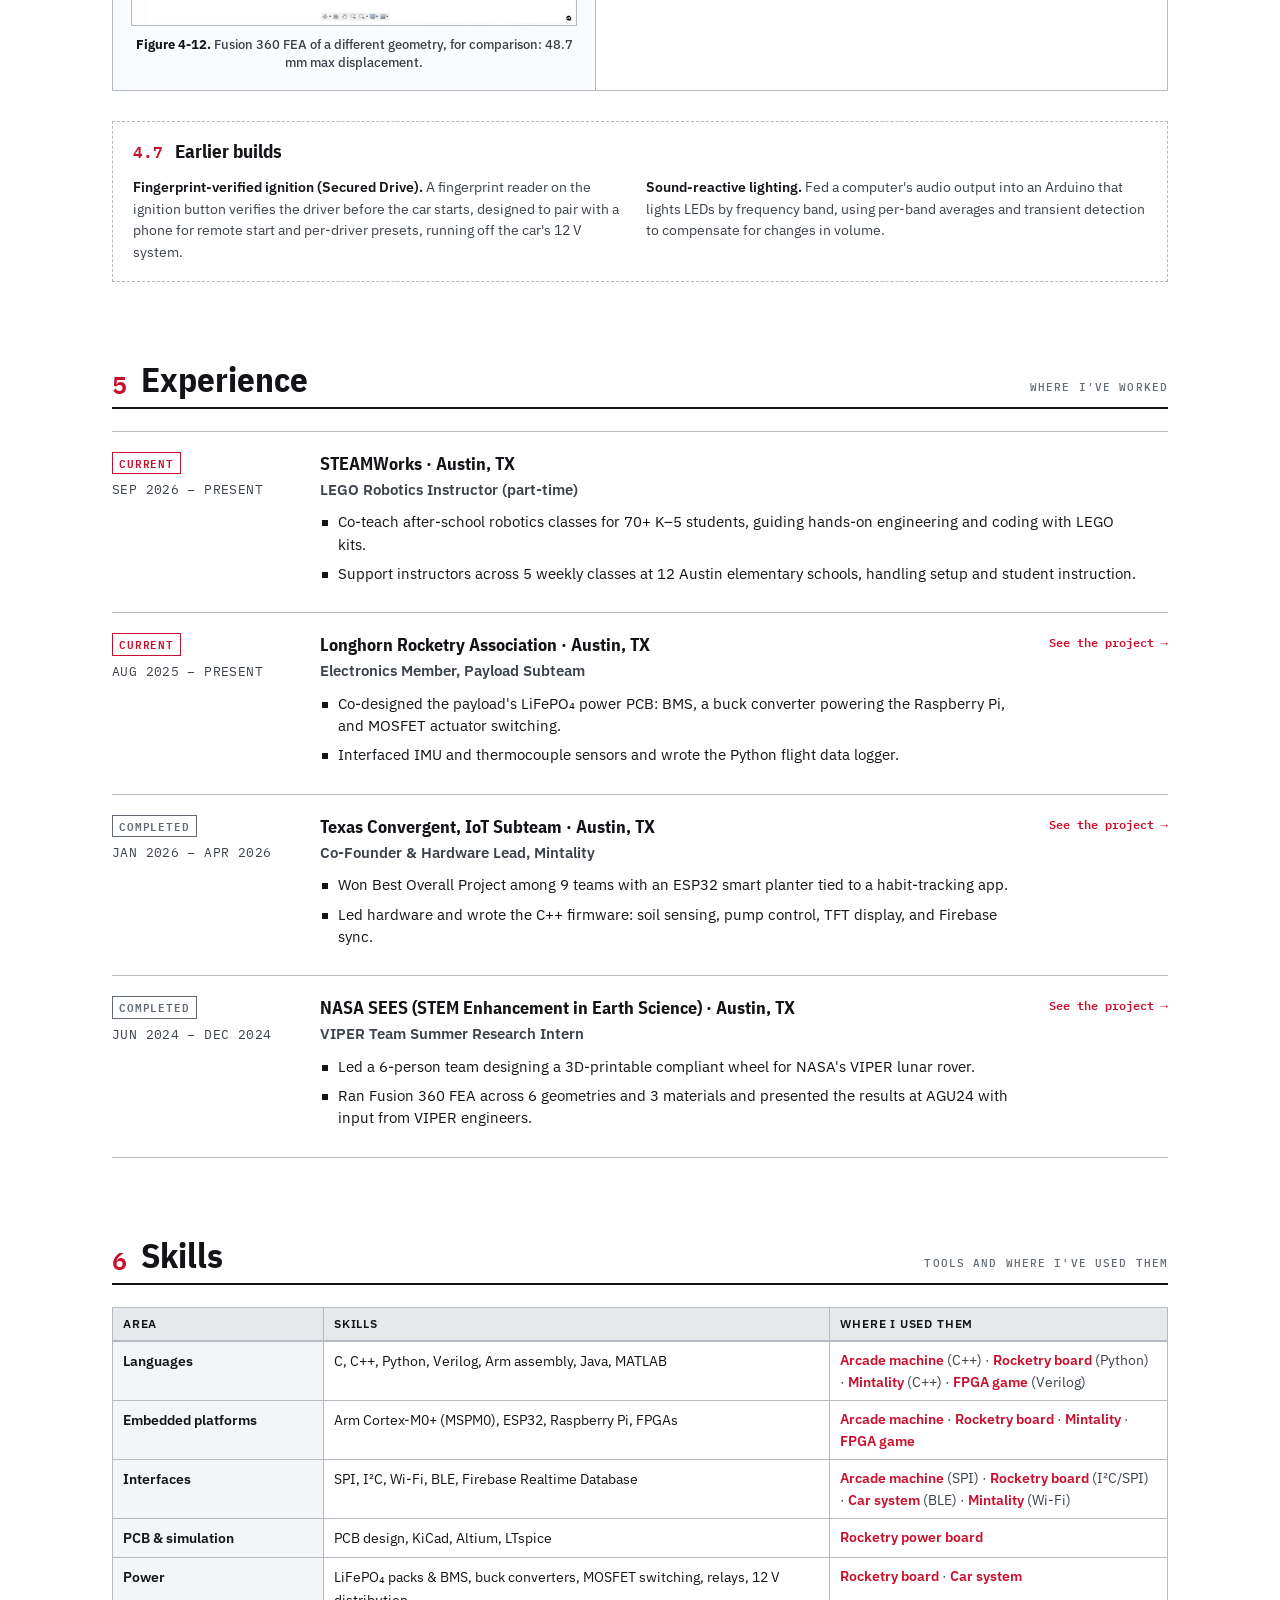
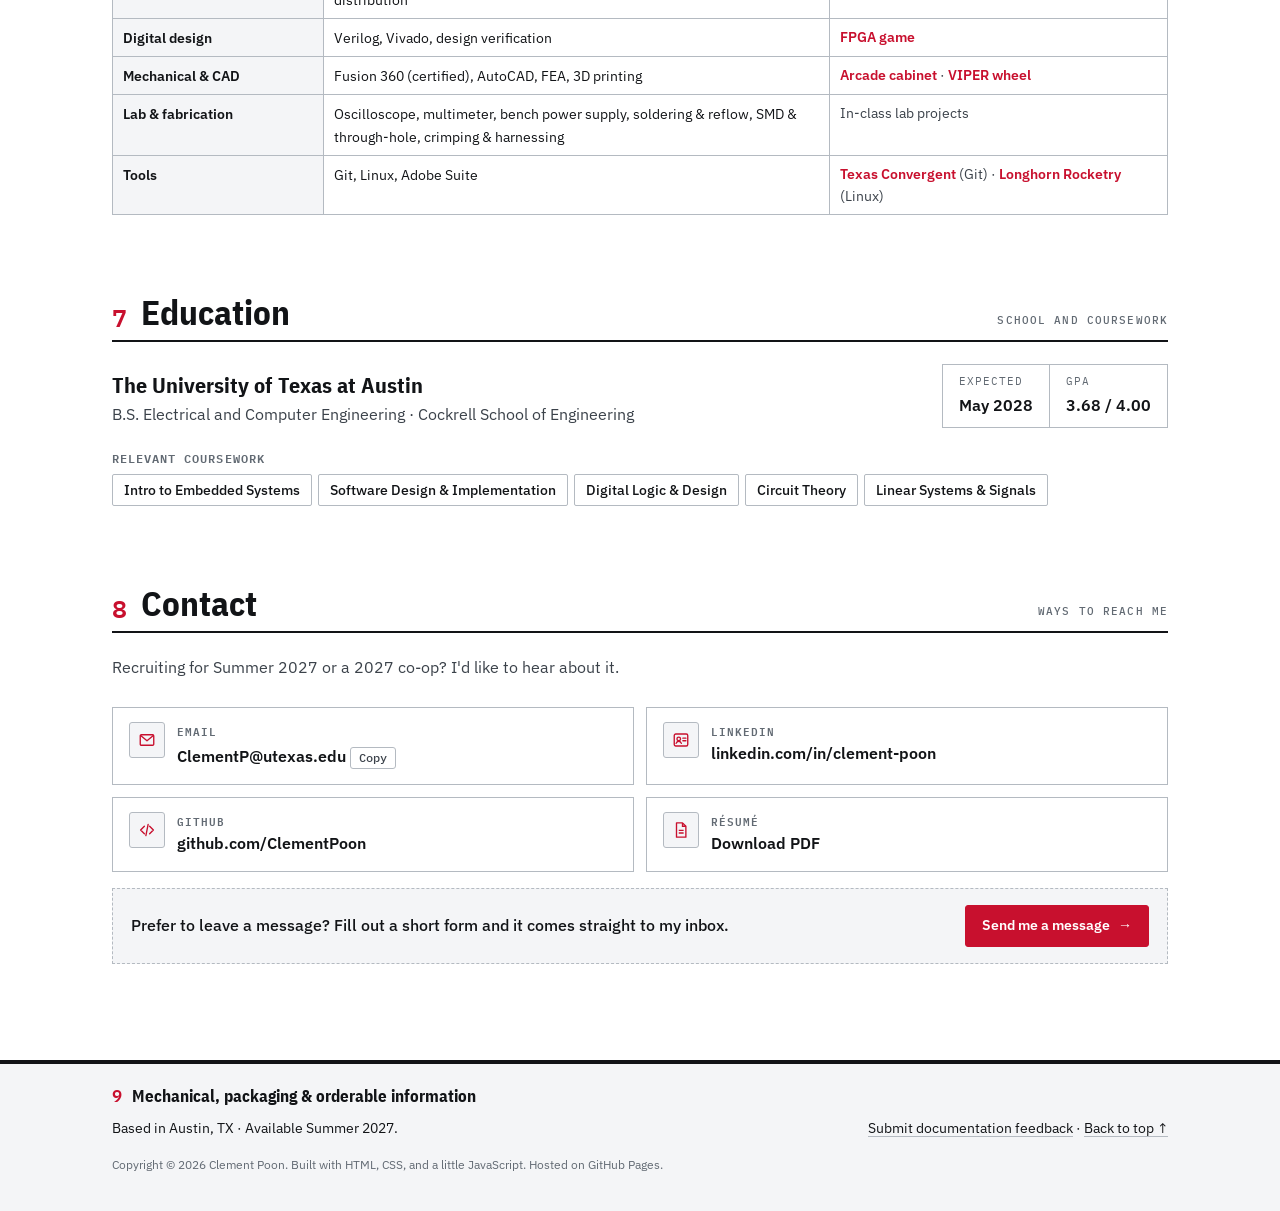
==== commit 98336348: "Add files via upload" ====
--- a/index.html
+++ b/index.html
@@ -206,115 +206,10 @@
     </div>
     <p class="lede">Selected builds across embedded firmware, power hardware, and digital logic. Each one lists the hardware, what I did, and where it got hard.</p>
 
-    <!-- ===== 4.1 ARCADE  (to add a project, copy one <article class="project"> block) ===== -->
-    <article class="project" id="arcade" aria-labelledby="arcade-h">
+    <!-- ===== 4.1 ROCKETRY  (to add a project, copy one <article class="project"> block) ===== -->
+    <article class="project" id="rocketry" aria-labelledby="rocketry-h">
       <header class="project__head">
         <span class="project__num">4.1</span>
-        <div class="project__titles">
-          <h3 class="project__title" id="arcade-h">DOOM-Inspired Arcade Machine</h3>
-          <p class="project__meta">Course project · Intro to Embedded Systems</p>
-        </div>
-        <div class="project__aside">
-          <span class="award"><svg viewBox="0 0 24 24" aria-hidden="true"><path d="M12 2.8l2.8 5.7 6.3.9-4.6 4.4 1.1 6.2L12 17l-5.6 3 1.1-6.2-4.6-4.4 6.3-.9z" fill="currentColor"/></svg>Best project, in-class competition</span>
-          <a class="plink" href="https://www.youtube.com/watch?v=bRI7dZDsyjc" target="_blank" rel="noopener noreferrer">Demo video <span aria-hidden="true">↗</span></a>
-        </div>
-        <ul class="chips">
-          <li>C++</li><li>MSPM0G3507</li><li>Cortex-M0+</li><li>SPI</li><li>12-bit DAC</li><li>3D printing</li>
-        </ul>
-      </header>
-      <div class="project__body">
-        <div class="project__fig">
-          <div class="fig-stack">
-            <figure class="figure">
-              <div class="video" data-youtube="bRI7dZDsyjc" data-title="DOOM-inspired arcade machine demo">
-                <a class="video__link" href="https://www.youtube.com/watch?v=bRI7dZDsyjc" target="_blank" rel="noopener noreferrer">
-                  <img src="https://i.ytimg.com/vi/bRI7dZDsyjc/hqdefault.jpg" alt="" width="480" height="360" loading="lazy" decoding="async">
-                  <span class="video__play" aria-hidden="true"><svg viewBox="0 0 24 24"><path d="M8 5.5v13l10.5-6.5z"/></svg></span>
-                  <span class="video__tag">Demo · YouTube</span><span class="visually-hidden">: play the arcade machine demo video</span>
-                </a>
-              </div>
-              <figcaption class="figcap"><b>Figure 4-1.</b> Gameplay demo. Click to play.</figcaption>
-            </figure>
-            <figure class="figure">
-              <div class="figure__frame">
-                <svg class="dg" viewBox="0 0 440 282" role="img" aria-labelledby="f42t f42d">
-                  <title id="f42t">Arcade machine block diagram</title>
-                  <desc id="f42d">An MSPM0G3507 microcontroller loads assets and audio from an SD card over SPI, drives an ST7735 TFT over SPI, reads player inputs, and streams double-buffered audio to a 12-bit DAC that feeds an amplifier and speaker. A 5 V external battery powers the system inside a 3D-printed cabinet.</desc>
-                  <rect class="bound" x="4" y="4" width="432" height="274" rx="6"/>
-                  <text class="lbl" x="14" y="22">3D-PRINTED CABINET</text>
-                  <rect class="bx" x="165" y="16" width="110" height="38"/>
-                  <text class="t" x="220" y="33" text-anchor="middle">5 V battery</text>
-                  <text class="s" x="220" y="47" text-anchor="middle">external</text>
-                  <rect class="bx" x="14" y="76" width="104" height="46"/>
-                  <text class="t" x="66" y="96" text-anchor="middle">SD card</text>
-                  <text class="s" x="66" y="111" text-anchor="middle">assets · audio</text>
-                  <rect class="bx" x="322" y="76" width="104" height="46"/>
-                  <text class="t" x="374" y="96" text-anchor="middle">ST7735 TFT</text>
-                  <text class="s" x="374" y="111" text-anchor="middle">display</text>
-                  <rect class="bx hi" x="142" y="76" width="156" height="120"/>
-                  <text class="t" x="220" y="98" text-anchor="middle">MSPM0G3507</text>
-                  <text class="s" x="220" y="113" text-anchor="middle">Cortex-M0+ · 80 MHz</text>
-                  <text class="s2" x="220" y="136" text-anchor="middle">raycasting renderer</text>
-                  <text class="s2" x="220" y="151" text-anchor="middle">depth-sorted sprites</text>
-                  <rect class="buf" x="154" y="164" width="58" height="22"/>
-                  <rect class="buf" x="228" y="164" width="58" height="22"/>
-                  <text class="s" x="183" y="179" text-anchor="middle">buf A</text>
-                  <text class="s" x="257" y="179" text-anchor="middle">buf B</text>
-                  <path class="w" d="M213 172h14M227 178h-14"/>
-                  <rect class="bx" x="14" y="150" width="104" height="46"/>
-                  <text class="t sm" x="66" y="170" text-anchor="middle">Player inputs</text>
-                  <text class="s" x="66" y="185" text-anchor="middle">controls</text>
-                  <rect class="bx" x="142" y="222" width="96" height="40"/>
-                  <text class="t" x="190" y="246" text-anchor="middle">12-bit DAC</text>
-                  <rect class="bx" x="258" y="222" width="78" height="40"/>
-                  <text class="t" x="297" y="246" text-anchor="middle">Amplifier</text>
-                  <rect class="bx" x="356" y="222" width="70" height="40"/>
-                  <text class="t" x="391" y="246" text-anchor="middle">Speaker</text>
-                  <path class="pw" d="M220 54V76" marker-end="url(#ah-p)"/>
-                  <text class="lbl lbl--p" x="228" y="69">5 V</text>
-                  <path class="w" d="M118 99H142" marker-end="url(#ah)"/>
-                  <text class="lbl" x="130" y="92" text-anchor="middle">SPI</text>
-                  <path class="w" d="M298 99H322" marker-end="url(#ah)"/>
-                  <text class="lbl" x="310" y="92" text-anchor="middle">SPI</text>
-                  <path class="w" d="M118 173H142" marker-end="url(#ah)"/>
-                  <path class="w" d="M190 196V222" marker-end="url(#ah)"/>
-                  <path class="w" d="M238 242H258" marker-end="url(#ah)"/>
-                  <path class="w" d="M336 242H356" marker-end="url(#ah)"/>
-                  <g transform="translate(16 232)">
-                    <path class="pw" d="M0 0H22"/><text class="lbl" x="28" y="4">power</text>
-                    <path class="w" d="M0 18H22"/><text class="lbl" x="28" y="22">data</text>
-                  </g>
-                </svg>
-              </div>
-              <figcaption class="figcap"><b>Figure 4-2.</b> Block diagram. Audio is double-buffered: one buffer fills from the SD card while the other streams to the DAC.</figcaption>
-            </figure>
-          </div>
-        </div>
-        <div class="project__text">
-          <p class="project__lede">A first-person shooter written from scratch in C++ for a 32-bit microcontroller, built into a 3D-printed arcade cabinet.</p>
-          <table class="specs">
-            <caption>Key specifications</caption>
-            <tbody>
-              <tr><th scope="row">MCU</th><td>TI MSPM0G3507, Arm Cortex-M0+ at 80 MHz</td></tr>
-              <tr><th scope="row">Graphics</th><td>Raycasting 3D renderer with depth-sorted animated sprites on an ST7735 TFT (SPI)</td></tr>
-              <tr><th scope="row">Audio</th><td>Double-buffered streaming from an SD card to a 12-bit DAC, driving a separate amplifier</td></tr>
-              <tr><th scope="row">Enclosure</th><td>Self-designed 3D-printed cabinet with a speaker enclosure, powered by a 5 V external battery</td></tr>
-            </tbody>
-          </table>
-          <h4 class="mini-h">What I did</h4>
-          <ul class="blist">
-            <li>Wrote the rendering system: a raycaster plus depth-sorted, animated sprites.</li>
-            <li>Built the audio engine: one buffer fills from the SD card while the other plays, getting enough throughput out of the 80 MHz clock for glitch-free music, footsteps, and effects.</li>
-            <li>Integrated the TFT and SD-card asset loading over SPI, and designed and printed the cabinet.</li>
-          </ul>
-        </div>
-      </div>
-    </article>
-
-    <!-- ===== 4.2 ROCKETRY ===== -->
-    <article class="project" id="rocketry" aria-labelledby="rocketry-h">
-      <header class="project__head">
-        <span class="project__num">4.2</span>
         <div class="project__titles">
           <h3 class="project__title" id="rocketry-h">Payload Power &amp; Sensor Board</h3>
           <p class="project__meta">Longhorn Rocketry Association · Payload subteam · Aug 2025 – present</p>
@@ -330,7 +225,7 @@
               <a class="zoom photo" href="assets/img/rocketry-pcb.jpg" data-caption="KiCad layout of the payload power board: TPS62933 buck converter, AO3400A MOSFET, USB-C, and screw terminals.">
                 <img src="assets/img/rocketry-pcb.jpg" width="1047" height="1162" alt="KiCad PCB layout of the payload power board with a TPS62933 buck converter, an AO3400A MOSFET, a USB-C connector, screw terminals, and a 5 V test point" loading="lazy" decoding="async">
               </a>
-              <figcaption class="figcap"><b>Figure 4-3.</b> KiCad layout of the payload power board.</figcaption>
+              <figcaption class="figcap"><b>Figure 4-1.</b> KiCad layout of the payload power board.</figcaption>
             </figure>
             <ul class="gallery gallery--2">
               <li><figure><a class="zoom" href="assets/img/rocketry-stack.jpg" data-caption="The payload electronics stack: cell holders on a custom board, with the Raspberry Pi on top."><img src="assets/img/rocketry-stack-sm.jpg" width="390" height="520" alt="3D-printed payload frame on threaded rods holding battery cells in black holders on a green circuit board, with more electronics stacked above" loading="lazy" decoding="async"></a><figcaption>Payload electronics stack</figcaption></figure></li>
@@ -411,91 +306,17 @@
                     </g>
                   </svg>
                 </div>
-                <figcaption class="figcap"><b>Figure 4-4.</b> Payload power and sensing architecture (simplified). TP marks the board's 5&nbsp;V test point.</figcaption>
+                <figcaption class="figcap"><b>Figure 4-2.</b> Payload power and sensing architecture (simplified). TP marks the board's 5&nbsp;V test point.</figcaption>
               </figure>
           </details>
         </div>
       </div>
     </article>
 
-    <!-- ===== 4.3 VEHICLE ===== -->
-    <article class="project" id="vehicle" aria-labelledby="vehicle-h">
-      <header class="project__head">
-        <span class="project__num">4.3</span>
-        <div class="project__titles">
-          <h3 class="project__title" id="vehicle-h">Vehicle Power, Electrical &amp; Audio System</h3>
-          <p class="project__meta">Personal build · my Toyota Corolla Hybrid · ongoing</p>
-        </div>
-        <ul class="chips">
-          <li>12 V distribution</li><li>Relays</li><li>Buck converters</li><li>ESP32</li><li>BLE</li><li>Sensors</li><li>Harnessing</li>
-        </ul>
-      </header>
-      <div class="project__body">
-        <div class="project__fig">
-          <div class="fig-stack">
-            <figure class="figure">
-              <div class="photo-pair photo-pair--wide-left">
-                <a class="zoom photo" href="assets/img/vehicle-rack-bench.jpg" data-caption="The amp rack on the bench before install: fused power distribution, three amplifiers, an ESP32 controller above a fuse box, and an 8-channel relay board.">
-                  <img src="assets/img/vehicle-rack-bench-sm.jpg" width="640" height="480" alt="Black mounting board on a garage floor holding a fused distribution block, three car amplifiers, an ESP32 board above a blade fuse box, and a red 8-channel relay board, with tools around it" loading="lazy" decoding="async">
-                </a>
-                <a class="zoom photo" href="assets/img/vehicle-rack-trunk.jpg" data-caption="The amp rack installed in the trunk.">
-                  <img src="assets/img/vehicle-rack-trunk-sm.jpg" width="480" height="640" alt="The amplifier rack mounted in the car's trunk, with three amplifiers, fuse blocks, relay modules, and bundles of red and black wiring" loading="lazy" decoding="async">
-                </a>
-              </div>
-              <figcaption class="figcap"><b>Figure 4-5.</b> The trunk amp rack on the bench (left) and installed in the car (right).</figcaption>
-            </figure>
-            <ul class="gallery gallery--2">
-              <li><figure><a class="zoom" href="assets/img/vehicle-amp-rack.jpg" data-caption="An earlier layout of the amp rack: DSP, two amplifiers, and a fused power distribution block."><img src="assets/img/vehicle-amp-rack-sm.jpg" width="390" height="520" alt="Mounting board with a sound processor, two car amplifiers, a fused distribution block, and red and black power cables" loading="lazy" decoding="async"></a><figcaption>Earlier layout: DSP, 2 amps, fused distribution</figcaption></figure></li>
-              <li><figure><a class="zoom" href="assets/img/vehicle-dash-wiring.jpg" data-caption="Behind the dash: distribution strips and control wiring."><img src="assets/img/vehicle-dash-wiring-sm.jpg" width="520" height="516" alt="Open dashboard with barrier-strip terminal blocks and bundles of control wiring under the head unit" loading="lazy" decoding="async"></a><figcaption>Behind the dash: distribution strips</figcaption></figure></li>
-              <li><figure><a class="zoom" href="assets/img/vehicle-model-car-relays.jpg" data-caption="Model-car base with its relay board."><img src="assets/img/vehicle-model-car-relays-sm.jpg" width="390" height="520" alt="Underside of the model car's display base with a red multi-channel relay board and wiring" loading="lazy" decoding="async"></a><figcaption>Model-car base and relay board</figcaption></figure></li>
-              <li><figure><a class="zoom" href="assets/img/vehicle-model-car.jpg" data-caption="The dashboard model car mirroring the real car's lights."><img src="assets/img/vehicle-model-car-sm.jpg" width="520" height="276" alt="Black model sedan on a display base with its headlights lit" loading="lazy" decoding="async"></a><figcaption>Model car mirroring the lights</figcaption></figure></li>
-            </ul>
-          </div>
-        </div>
-        <div class="project__text">
-          <p class="project__lede">A long-running build on my own car: a 12-speaker audio system, a dashboard model car that mirrors the real car's lights, and the 12 V power and protection to run it all.</p>
-          <table class="specs">
-            <caption>Key specifications</caption>
-            <tbody>
-              <tr><th scope="row">Audio</th><td>12 speakers on 3 amplifiers, with a DSP in the center console</td></tr>
-              <tr><th scope="row">Power</th><td>4 AWG feed through the firewall to distribution blocks; peaks near 70 A (≈900 W)</td></tr>
-              <tr><th scope="row">Control</th><td>8 relays, buck converters (12 V → 5 V) for the microcontrollers, and a BLE link from the trunk amp rack to a front-mounted controller that drives the displays</td></tr>
-              <tr><th scope="row">Protection</th><td>Temperature, humidity, vibration, and sound sensors; automatic power-off on overheating, high humidity, or sudden movement</td></tr>
-              <tr><th scope="row">Status</th><td>Ongoing: rebuilding the ESP32 relay controller after a board failure</td></tr>
-            </tbody>
-          </table>
-          <h4 class="mini-h">What I did</h4>
-          <ul class="blist">
-            <li>Planned the power distribution and wired the system myself, from the 4 AWG battery feed to the relay boards.</li>
-            <li>Wired a dashboard model car to mirror the real car's turn signals, headlights, and brake lights in real time through 8 relays.</li>
-            <li>Tracked down and fixed battery drain, speaker noise, and parasitic draw (below).</li>
-          </ul>
-          <details class="notes" open>
-            <summary>Engineering notes: problems &amp; fixes</summary>
-            <table class="dtable dtable--stack">
-              <caption>Problems found during the build</caption>
-              <thead><tr><th scope="col">Symptom</th><th scope="col">Root cause</th><th scope="col">Fix</th></tr></thead>
-              <tbody>
-                <tr><td data-label="Symptom">Battery drained over time</td><td data-label="Root cause">The hybrid's DC-DC converter supplies only ~80 A to the 12 V battery, and the audio system peaks near 70 A, leaving little headroom</td><td data-label="Fix">Switched to a more efficient Class D amplifier and opened up the woofer baffles to use the full door cavity</td></tr>
-                <tr><td data-label="Symptom">Noise through the speakers</td><td data-label="Root cause">RCA signal cables ran too close to the power wires</td><td data-label="Fix">Power runs down the right door sills and RCAs down the left, isolating the two</td></tr>
-                <tr><td data-label="Symptom">Parasitic draw with the car off</td><td data-label="Root cause">DC-DC converters and relays drew power continuously</td><td data-label="Fix">Added 5 center-console switches to cut power to individual components</td></tr>
-              </tbody>
-            </table>
-            <figure class="figure notes__fig">
-              <a class="zoom photo" href="assets/img/vehicle-interior.jpg" data-caption="Finished interior at night.">
-                <img src="assets/img/vehicle-interior.jpg" width="664" height="373" alt="Car interior at night with blue ambient lighting and a city skyline through the windshield" loading="lazy" decoding="async">
-              </a>
-              <figcaption class="figcap"><b>Figure 4-6.</b> Finished interior at night.</figcaption>
-            </figure>
-          </details>
-        </div>
-      </div>
-    </article>
-
-    <!-- ===== 4.4 MINTALITY ===== -->
+    <!-- ===== 4.2 MINTALITY ===== -->
     <article class="project" id="mintality" aria-labelledby="mintality-h">
       <header class="project__head">
-        <span class="project__num">4.4</span>
+        <span class="project__num">4.2</span>
         <div class="project__titles">
           <h3 class="project__title" id="mintality-h">Mintality Smart Planter</h3>
           <p class="project__meta">Texas Convergent · IoT subteam · Co-founder &amp; hardware lead · Jan 2026 – Apr 2026</p>
@@ -515,7 +336,7 @@
               <a class="zoom photo" href="assets/img/mintality-planter.jpg" data-caption="The finished Mintality planter, showing one of its three animated faces.">
                 <img src="assets/img/mintality-planter.jpg" width="1200" height="900" alt="White 3D-printed round planter with a brown rim and a small screen showing a smiling face and the words Great job!" loading="lazy" decoding="async">
               </a>
-              <figcaption class="figcap"><b>Figure 4-7.</b> The finished planter, showing one of its three animated faces.</figcaption>
+              <figcaption class="figcap"><b>Figure 4-3.</b> The finished planter, showing one of its three animated faces.</figcaption>
             </figure>
             <ul class="gallery gallery--3">
               <li><figure><a class="zoom" href="assets/img/mintality-internals.jpg" data-caption="Inside the base: ESP32, Li-ion cell with a TP4056 USB charging board, and the water pump."><img src="assets/img/mintality-internals-sm.jpg" width="390" height="520" alt="Open planter base with an ESP32 board, a blue lithium-ion cell, a small charging board, a pump in a central cup, and colored jumper wires" loading="lazy" decoding="async"></a><figcaption>Inside the base</figcaption></figure></li>
@@ -591,17 +412,17 @@
                   <path class="w" d="M164 191H122" marker-end="url(#ah)"/>
                 </svg>
               </div>
-              <figcaption class="figcap"><b>Figure 4-8.</b> Mintality block diagram.</figcaption>
+              <figcaption class="figcap"><b>Figure 4-4.</b> Mintality block diagram.</figcaption>
             </figure>
           </details>
         </div>
       </div>
     </article>
 
-    <!-- ===== 4.5 FPGA ===== -->
+    <!-- ===== 4.3 FPGA ===== -->
     <article class="project" id="fpga" aria-labelledby="fpga-h">
       <header class="project__head">
-        <span class="project__num">4.5</span>
+        <span class="project__num">4.3</span>
         <div class="project__titles">
           <h3 class="project__title" id="fpga-h">FPGA Taiko Drumming Game</h3>
           <p class="project__meta">Digital design project · Basys3 board</p>
@@ -617,7 +438,7 @@
               <a class="zoom photo" href="assets/img/fpga-board.jpg" data-caption="The drumming game running on the Basys3 board, showing “done” on the seven-segment display.">
                 <img src="assets/img/fpga-board.jpg" width="1200" height="899" alt="Basys3 FPGA board with its green switch LEDs lit and the red seven-segment display reading done" loading="lazy" decoding="async">
               </a>
-              <figcaption class="figcap"><b>Figure 4-9.</b> The game running on the Basys3, showing “done” on the seven-segment display.</figcaption>
+              <figcaption class="figcap"><b>Figure 4-5.</b> The game running on the Basys3, showing “done” on the seven-segment display.</figcaption>
             </figure>
           </div>
         </div>
@@ -677,9 +498,188 @@
                     <path class="w" d="M326 131H354" marker-end="url(#ah)"/>
                   </svg>
                 </div>
-                <figcaption class="figcap"><b>Figure 4-10.</b> Simplified functional view. The full design has 10 Verilog modules.</figcaption>
+                <figcaption class="figcap"><b>Figure 4-6.</b> Simplified functional view. The full design has 10 Verilog modules.</figcaption>
               </figure>
           </details>
+        </div>
+      </div>
+    </article>
+
+    <!-- ===== 4.4 VEHICLE ===== -->
+    <article class="project" id="vehicle" aria-labelledby="vehicle-h">
+      <header class="project__head">
+        <span class="project__num">4.4</span>
+        <div class="project__titles">
+          <h3 class="project__title" id="vehicle-h">Vehicle Power, Electrical &amp; Audio System</h3>
+          <p class="project__meta">Personal build · my Toyota Corolla Hybrid · ongoing</p>
+        </div>
+        <ul class="chips">
+          <li>12 V distribution</li><li>Relays</li><li>Buck converters</li><li>ESP32</li><li>BLE</li><li>Sensors</li><li>Harnessing</li>
+        </ul>
+      </header>
+      <div class="project__body">
+        <div class="project__fig">
+          <div class="fig-stack">
+            <figure class="figure">
+              <div class="photo-pair photo-pair--wide-left">
+                <a class="zoom photo" href="assets/img/vehicle-rack-bench.jpg" data-caption="The amp rack on the bench before install: fused power distribution, three amplifiers, an ESP32 controller above a fuse box, and an 8-channel relay board.">
+                  <img src="assets/img/vehicle-rack-bench-sm.jpg" width="640" height="480" alt="Black mounting board on a garage floor holding a fused distribution block, three car amplifiers, an ESP32 board above a blade fuse box, and a red 8-channel relay board, with tools around it" loading="lazy" decoding="async">
+                </a>
+                <a class="zoom photo" href="assets/img/vehicle-rack-trunk.jpg" data-caption="The amp rack installed in the trunk.">
+                  <img src="assets/img/vehicle-rack-trunk-sm.jpg" width="480" height="640" alt="The amplifier rack mounted in the car's trunk, with three amplifiers, fuse blocks, relay modules, and bundles of red and black wiring" loading="lazy" decoding="async">
+                </a>
+              </div>
+              <figcaption class="figcap"><b>Figure 4-7.</b> The trunk amp rack on the bench (left) and installed in the car (right).</figcaption>
+            </figure>
+            <ul class="gallery gallery--2">
+              <li><figure><a class="zoom" href="assets/img/vehicle-amp-rack.jpg" data-caption="An earlier layout of the amp rack: DSP, two amplifiers, and a fused power distribution block."><img src="assets/img/vehicle-amp-rack-sm.jpg" width="390" height="520" alt="Mounting board with a sound processor, two car amplifiers, a fused distribution block, and red and black power cables" loading="lazy" decoding="async"></a><figcaption>Earlier layout: DSP, 2 amps, fused distribution</figcaption></figure></li>
+              <li><figure><a class="zoom" href="assets/img/vehicle-dash-wiring.jpg" data-caption="Behind the dash: distribution strips and control wiring."><img src="assets/img/vehicle-dash-wiring-sm.jpg" width="520" height="516" alt="Open dashboard with barrier-strip terminal blocks and bundles of control wiring under the head unit" loading="lazy" decoding="async"></a><figcaption>Behind the dash: distribution strips</figcaption></figure></li>
+              <li><figure><a class="zoom" href="assets/img/vehicle-model-car-relays.jpg" data-caption="Model-car base with its relay board."><img src="assets/img/vehicle-model-car-relays-sm.jpg" width="390" height="520" alt="Underside of the model car's display base with a red multi-channel relay board and wiring" loading="lazy" decoding="async"></a><figcaption>Model-car base and relay board</figcaption></figure></li>
+              <li><figure><a class="zoom" href="assets/img/vehicle-model-car.jpg" data-caption="The dashboard model car mirroring the real car's lights."><img src="assets/img/vehicle-model-car-sm.jpg" width="520" height="276" alt="Black model sedan on a display base with its headlights lit" loading="lazy" decoding="async"></a><figcaption>Model car mirroring the lights</figcaption></figure></li>
+            </ul>
+          </div>
+        </div>
+        <div class="project__text">
+          <p class="project__lede">A long-running build on my own car: a 12-speaker audio system, a dashboard model car that mirrors the real car's lights, and the 12 V power and protection to run it all.</p>
+          <table class="specs">
+            <caption>Key specifications</caption>
+            <tbody>
+              <tr><th scope="row">Audio</th><td>12 speakers on 3 amplifiers, with a DSP in the center console</td></tr>
+              <tr><th scope="row">Power</th><td>4 AWG feed through the firewall to distribution blocks; peaks near 70 A (≈900 W)</td></tr>
+              <tr><th scope="row">Control</th><td>8 relays, buck converters (12 V → 5 V) for the microcontrollers, and a BLE link from the trunk amp rack to a front-mounted controller that drives the displays</td></tr>
+              <tr><th scope="row">Protection</th><td>Temperature, humidity, vibration, and sound sensors; automatic power-off on overheating, high humidity, or sudden movement</td></tr>
+              <tr><th scope="row">Status</th><td>Ongoing: rebuilding the ESP32 relay controller after a board failure</td></tr>
+            </tbody>
+          </table>
+          <h4 class="mini-h">What I did</h4>
+          <ul class="blist">
+            <li>Planned the power distribution and wired the system myself, from the 4 AWG battery feed to the relay boards.</li>
+            <li>Wired a dashboard model car to mirror the real car's turn signals, headlights, and brake lights in real time through 8 relays.</li>
+            <li>Tracked down and fixed battery drain, speaker noise, and parasitic draw (below).</li>
+          </ul>
+          <details class="notes" open>
+            <summary>Engineering notes: problems &amp; fixes</summary>
+            <table class="dtable dtable--stack">
+              <caption>Problems found during the build</caption>
+              <thead><tr><th scope="col">Symptom</th><th scope="col">Root cause</th><th scope="col">Fix</th></tr></thead>
+              <tbody>
+                <tr><td data-label="Symptom">Battery drained over time</td><td data-label="Root cause">The hybrid's DC-DC converter supplies only ~80 A to the 12 V battery, and the audio system peaks near 70 A, leaving little headroom</td><td data-label="Fix">Switched to a more efficient Class D amplifier and opened up the woofer baffles to use the full door cavity</td></tr>
+                <tr><td data-label="Symptom">Noise through the speakers</td><td data-label="Root cause">RCA signal cables ran too close to the power wires</td><td data-label="Fix">Power runs down the right door sills and RCAs down the left, isolating the two</td></tr>
+                <tr><td data-label="Symptom">Parasitic draw with the car off</td><td data-label="Root cause">DC-DC converters and relays drew power continuously</td><td data-label="Fix">Added 5 center-console switches to cut power to individual components</td></tr>
+              </tbody>
+            </table>
+            <figure class="figure notes__fig">
+              <a class="zoom photo" href="assets/img/vehicle-interior.jpg" data-caption="Finished interior at night.">
+                <img src="assets/img/vehicle-interior.jpg" width="664" height="373" alt="Car interior at night with blue ambient lighting and a city skyline through the windshield" loading="lazy" decoding="async">
+              </a>
+              <figcaption class="figcap"><b>Figure 4-8.</b> Finished interior at night.</figcaption>
+            </figure>
+          </details>
+        </div>
+      </div>
+    </article>
+
+    <!-- ===== 4.5 ARCADE ===== -->
+    <article class="project" id="arcade" aria-labelledby="arcade-h">
+      <header class="project__head">
+        <span class="project__num">4.5</span>
+        <div class="project__titles">
+          <h3 class="project__title" id="arcade-h">DOOM-Inspired Arcade Machine</h3>
+          <p class="project__meta">Course project · Intro to Embedded Systems</p>
+        </div>
+        <div class="project__aside">
+          <span class="award"><svg viewBox="0 0 24 24" aria-hidden="true"><path d="M12 2.8l2.8 5.7 6.3.9-4.6 4.4 1.1 6.2L12 17l-5.6 3 1.1-6.2-4.6-4.4 6.3-.9z" fill="currentColor"/></svg>Best project, in-class competition</span>
+          <a class="plink" href="https://www.youtube.com/watch?v=bRI7dZDsyjc" target="_blank" rel="noopener noreferrer">Demo video <span aria-hidden="true">↗</span></a>
+        </div>
+        <ul class="chips">
+          <li>C++</li><li>MSPM0G3507</li><li>Cortex-M0+</li><li>SPI</li><li>12-bit DAC</li><li>3D printing</li>
+        </ul>
+      </header>
+      <div class="project__body">
+        <div class="project__fig">
+          <div class="fig-stack">
+            <figure class="figure">
+              <div class="video" data-youtube="bRI7dZDsyjc" data-title="DOOM-inspired arcade machine demo">
+                <a class="video__link" href="https://www.youtube.com/watch?v=bRI7dZDsyjc" target="_blank" rel="noopener noreferrer">
+                  <img src="https://i.ytimg.com/vi/bRI7dZDsyjc/hqdefault.jpg" alt="" width="480" height="360" loading="lazy" decoding="async">
+                  <span class="video__play" aria-hidden="true"><svg viewBox="0 0 24 24"><path d="M8 5.5v13l10.5-6.5z"/></svg></span>
+                  <span class="video__tag">Demo · YouTube</span><span class="visually-hidden">: play the arcade machine demo video</span>
+                </a>
+              </div>
+              <figcaption class="figcap"><b>Figure 4-9.</b> Gameplay demo. Click to play.</figcaption>
+            </figure>
+            <figure class="figure">
+              <div class="figure__frame">
+                <svg class="dg" viewBox="0 0 440 282" role="img" aria-labelledby="f42t f42d">
+                  <title id="f42t">Arcade machine block diagram</title>
+                  <desc id="f42d">An MSPM0G3507 microcontroller loads assets and audio from an SD card over SPI, drives an ST7735 TFT over SPI, reads player inputs, and streams double-buffered audio to a 12-bit DAC that feeds an amplifier and speaker. A 5 V external battery powers the system inside a 3D-printed cabinet.</desc>
+                  <rect class="bound" x="4" y="4" width="432" height="274" rx="6"/>
+                  <text class="lbl" x="14" y="22">3D-PRINTED CABINET</text>
+                  <rect class="bx" x="165" y="16" width="110" height="38"/>
+                  <text class="t" x="220" y="33" text-anchor="middle">5 V battery</text>
+                  <text class="s" x="220" y="47" text-anchor="middle">external</text>
+                  <rect class="bx" x="14" y="76" width="104" height="46"/>
+                  <text class="t" x="66" y="96" text-anchor="middle">SD card</text>
+                  <text class="s" x="66" y="111" text-anchor="middle">assets · audio</text>
+                  <rect class="bx" x="322" y="76" width="104" height="46"/>
+                  <text class="t" x="374" y="96" text-anchor="middle">ST7735 TFT</text>
+                  <text class="s" x="374" y="111" text-anchor="middle">display</text>
+                  <rect class="bx hi" x="142" y="76" width="156" height="120"/>
+                  <text class="t" x="220" y="98" text-anchor="middle">MSPM0G3507</text>
+                  <text class="s" x="220" y="113" text-anchor="middle">Cortex-M0+ · 80 MHz</text>
+                  <text class="s2" x="220" y="136" text-anchor="middle">raycasting renderer</text>
+                  <text class="s2" x="220" y="151" text-anchor="middle">depth-sorted sprites</text>
+                  <rect class="buf" x="154" y="164" width="58" height="22"/>
+                  <rect class="buf" x="228" y="164" width="58" height="22"/>
+                  <text class="s" x="183" y="179" text-anchor="middle">buf A</text>
+                  <text class="s" x="257" y="179" text-anchor="middle">buf B</text>
+                  <path class="w" d="M213 172h14M227 178h-14"/>
+                  <rect class="bx" x="14" y="150" width="104" height="46"/>
+                  <text class="t sm" x="66" y="170" text-anchor="middle">Player inputs</text>
+                  <text class="s" x="66" y="185" text-anchor="middle">controls</text>
+                  <rect class="bx" x="142" y="222" width="96" height="40"/>
+                  <text class="t" x="190" y="246" text-anchor="middle">12-bit DAC</text>
+                  <rect class="bx" x="258" y="222" width="78" height="40"/>
+                  <text class="t" x="297" y="246" text-anchor="middle">Amplifier</text>
+                  <rect class="bx" x="356" y="222" width="70" height="40"/>
+                  <text class="t" x="391" y="246" text-anchor="middle">Speaker</text>
+                  <path class="pw" d="M220 54V76" marker-end="url(#ah-p)"/>
+                  <text class="lbl lbl--p" x="228" y="69">5 V</text>
+                  <path class="w" d="M118 99H142" marker-end="url(#ah)"/>
+                  <text class="lbl" x="130" y="92" text-anchor="middle">SPI</text>
+                  <path class="w" d="M298 99H322" marker-end="url(#ah)"/>
+                  <text class="lbl" x="310" y="92" text-anchor="middle">SPI</text>
+                  <path class="w" d="M118 173H142" marker-end="url(#ah)"/>
+                  <path class="w" d="M190 196V222" marker-end="url(#ah)"/>
+                  <path class="w" d="M238 242H258" marker-end="url(#ah)"/>
+                  <path class="w" d="M336 242H356" marker-end="url(#ah)"/>
+                  <g transform="translate(16 232)">
+                    <path class="pw" d="M0 0H22"/><text class="lbl" x="28" y="4">power</text>
+                    <path class="w" d="M0 18H22"/><text class="lbl" x="28" y="22">data</text>
+                  </g>
+                </svg>
+              </div>
+              <figcaption class="figcap"><b>Figure 4-10.</b> Block diagram. Audio is double-buffered: one buffer fills from the SD card while the other streams to the DAC.</figcaption>
+            </figure>
+          </div>
+        </div>
+        <div class="project__text">
+          <p class="project__lede">A first-person shooter written from scratch in C++ for a 32-bit microcontroller, built into a 3D-printed arcade cabinet.</p>
+          <table class="specs">
+            <caption>Key specifications</caption>
+            <tbody>
+              <tr><th scope="row">MCU</th><td>TI MSPM0G3507, Arm Cortex-M0+ at 80 MHz</td></tr>
+              <tr><th scope="row">Graphics</th><td>Raycasting 3D renderer with depth-sorted animated sprites on an ST7735 TFT (SPI)</td></tr>
+              <tr><th scope="row">Audio</th><td>Double-buffered streaming from an SD card to a 12-bit DAC, driving a separate amplifier</td></tr>
+              <tr><th scope="row">Enclosure</th><td>Self-designed 3D-printed cabinet with a speaker enclosure, powered by a 5 V external battery</td></tr>
+            </tbody>
+          </table>
+          <h4 class="mini-h">What I did</h4>
+          <ul class="blist">
+            <li>Wrote the rendering system: a raycaster plus depth-sorted, animated sprites.</li>
+            <li>Built the audio engine: one buffer fills from the SD card while the other plays, getting enough throughput out of the 80 MHz clock for glitch-free music, footsteps, and effects.</li>
+            <li>Integrated the TFT and SD-card asset loading over SPI, and designed and printed the cabinet.</li>
+          </ul>
         </div>
       </div>
     </article>
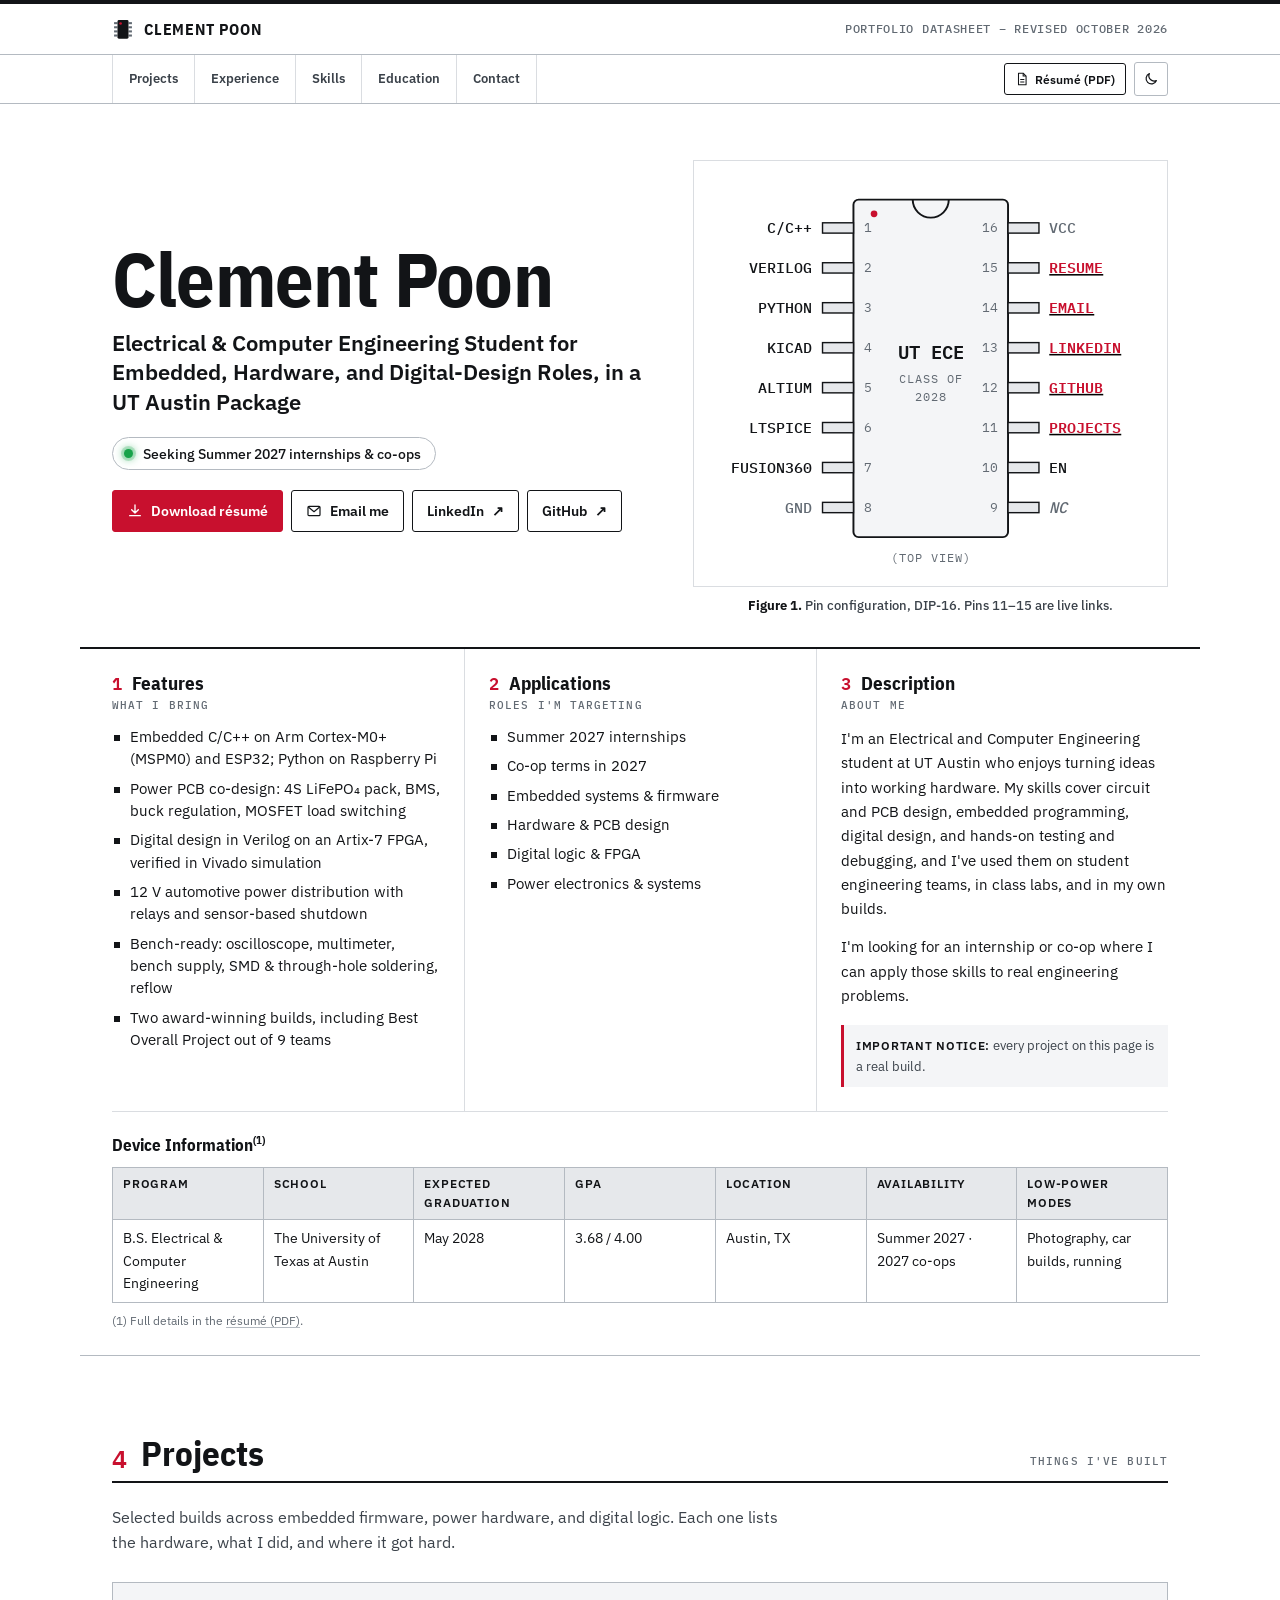
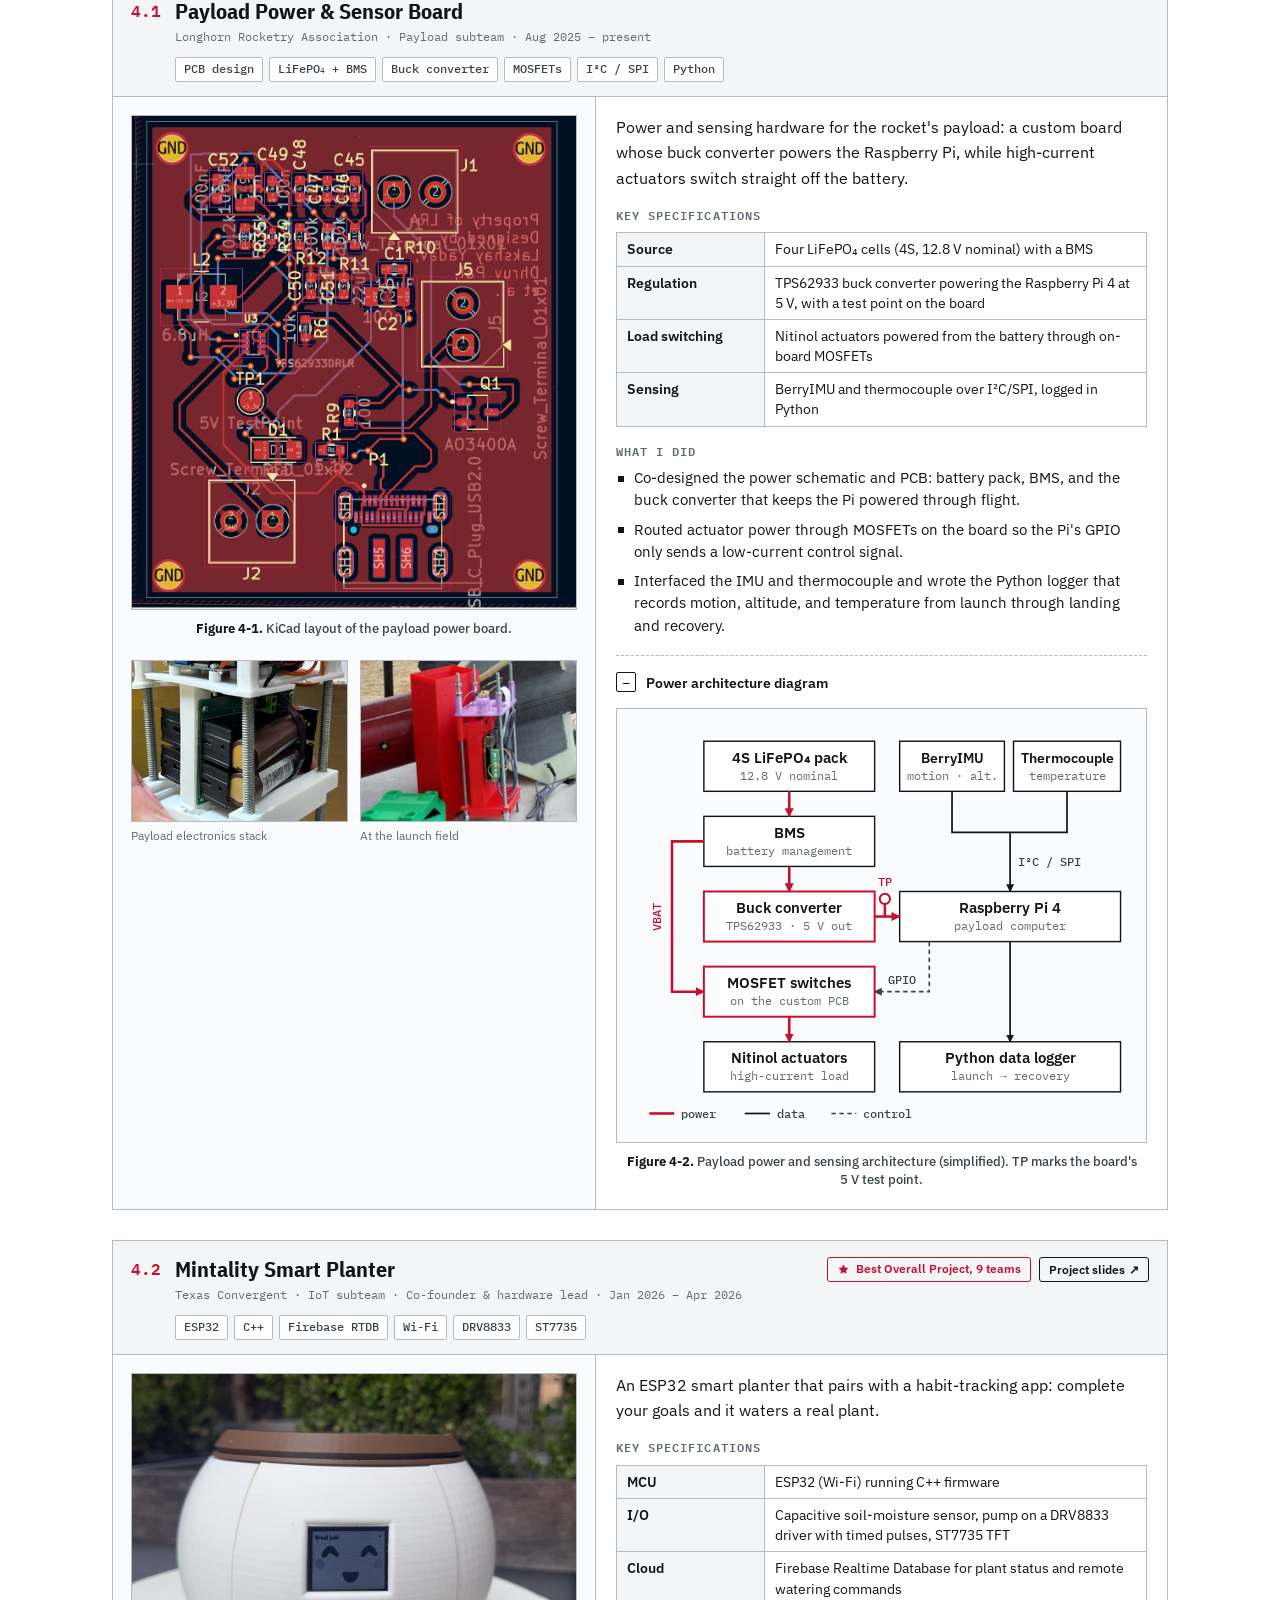
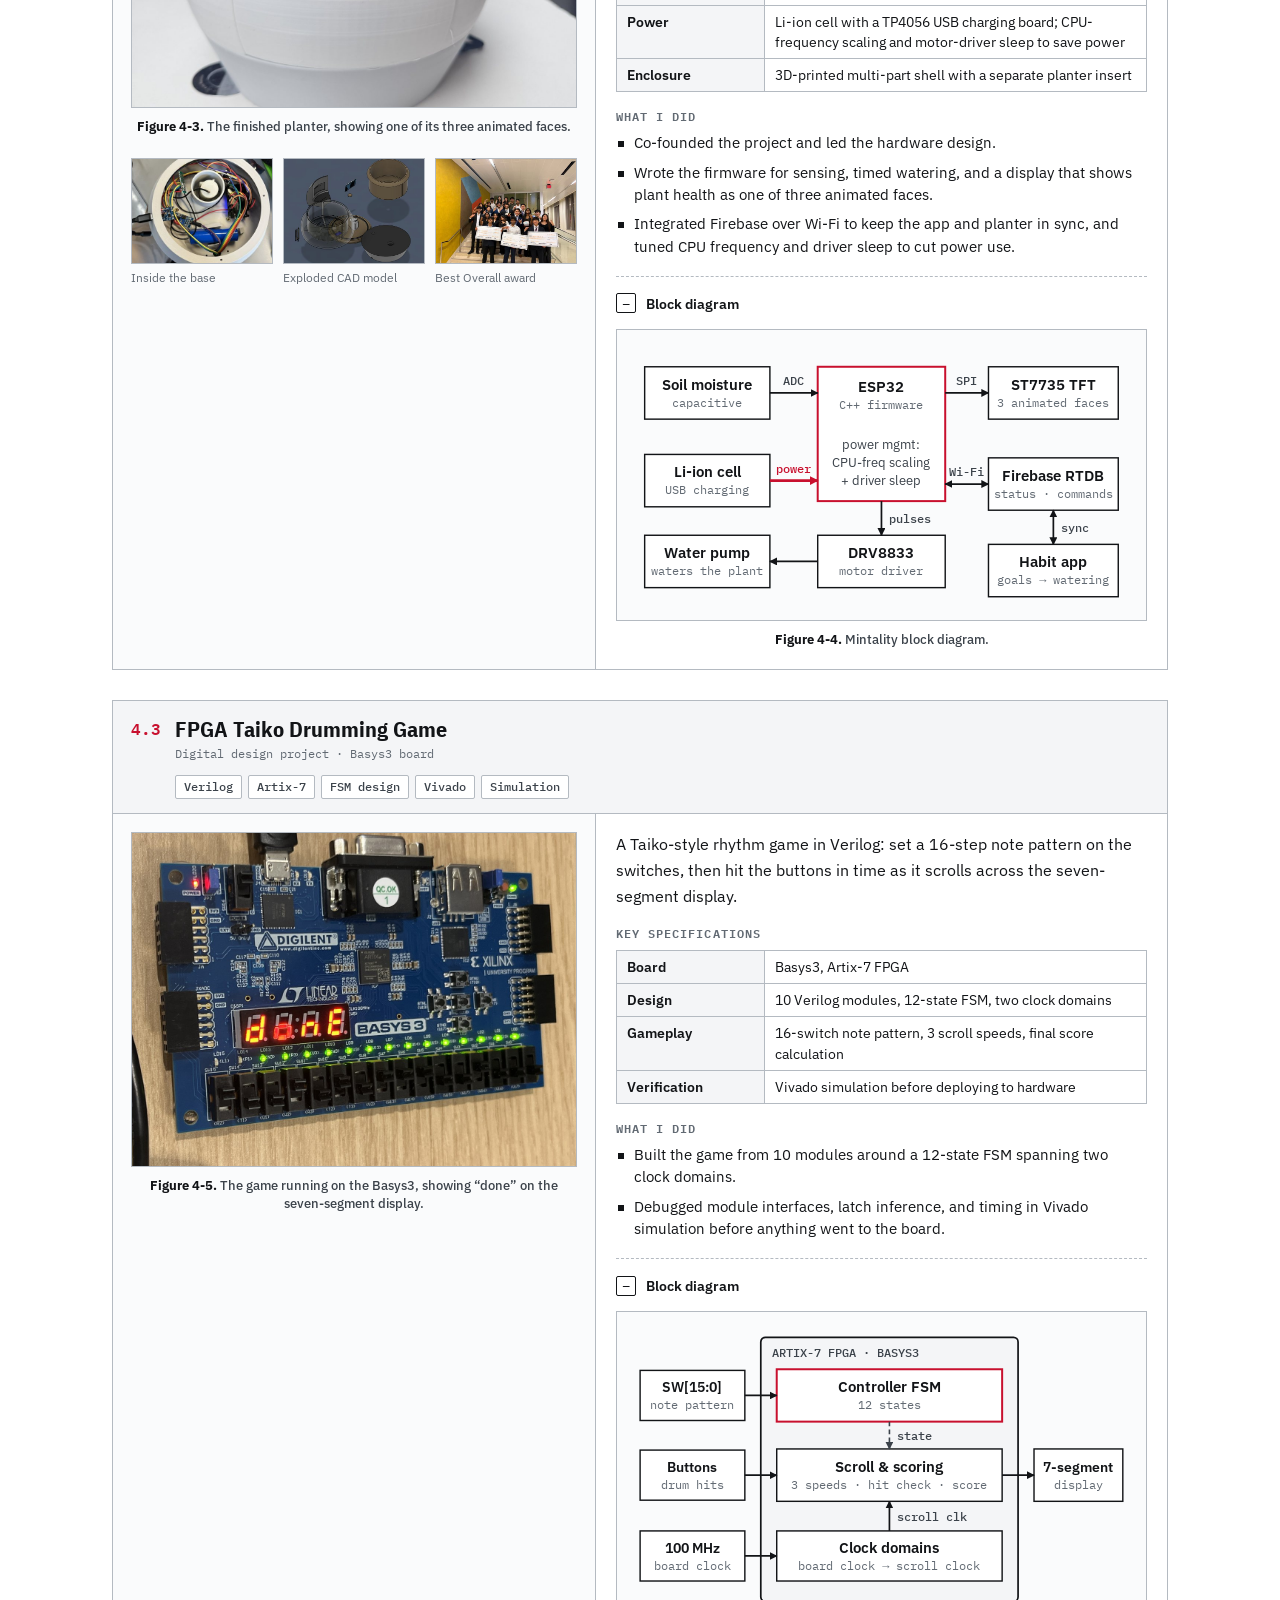
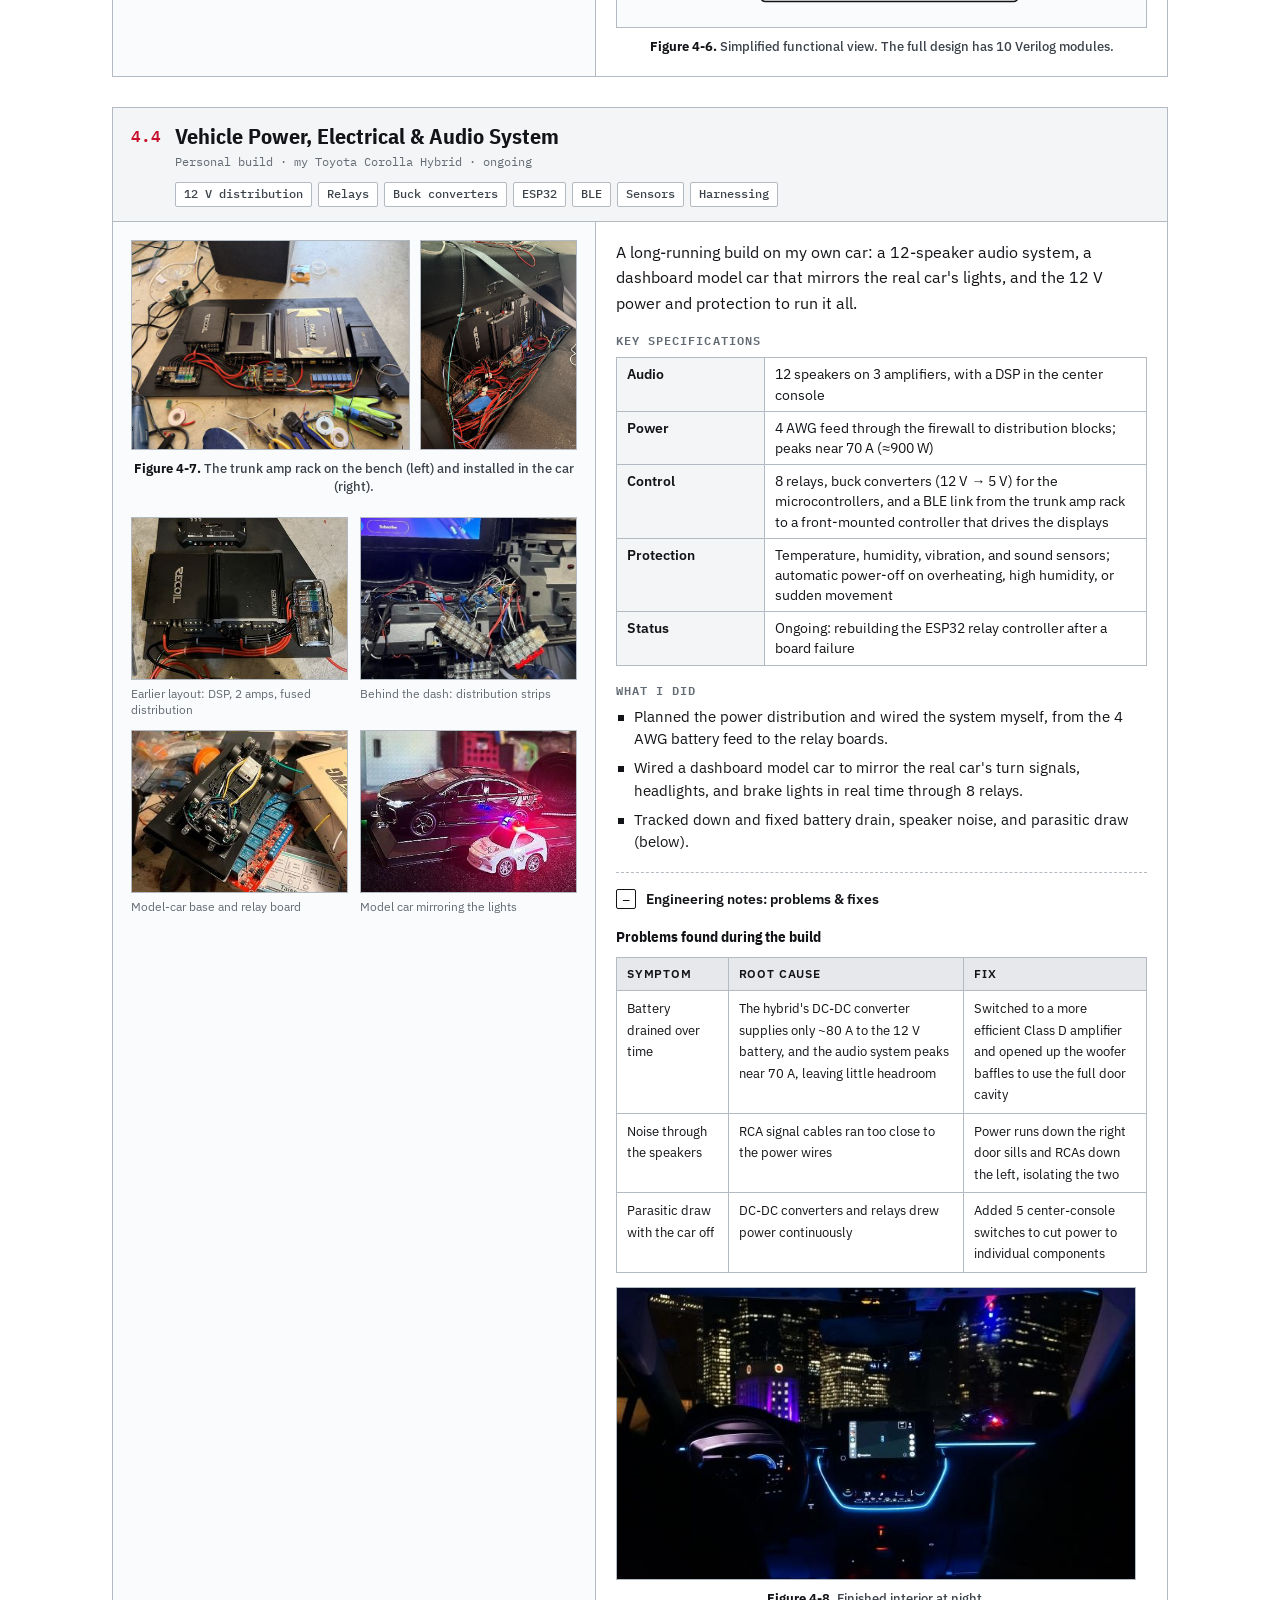
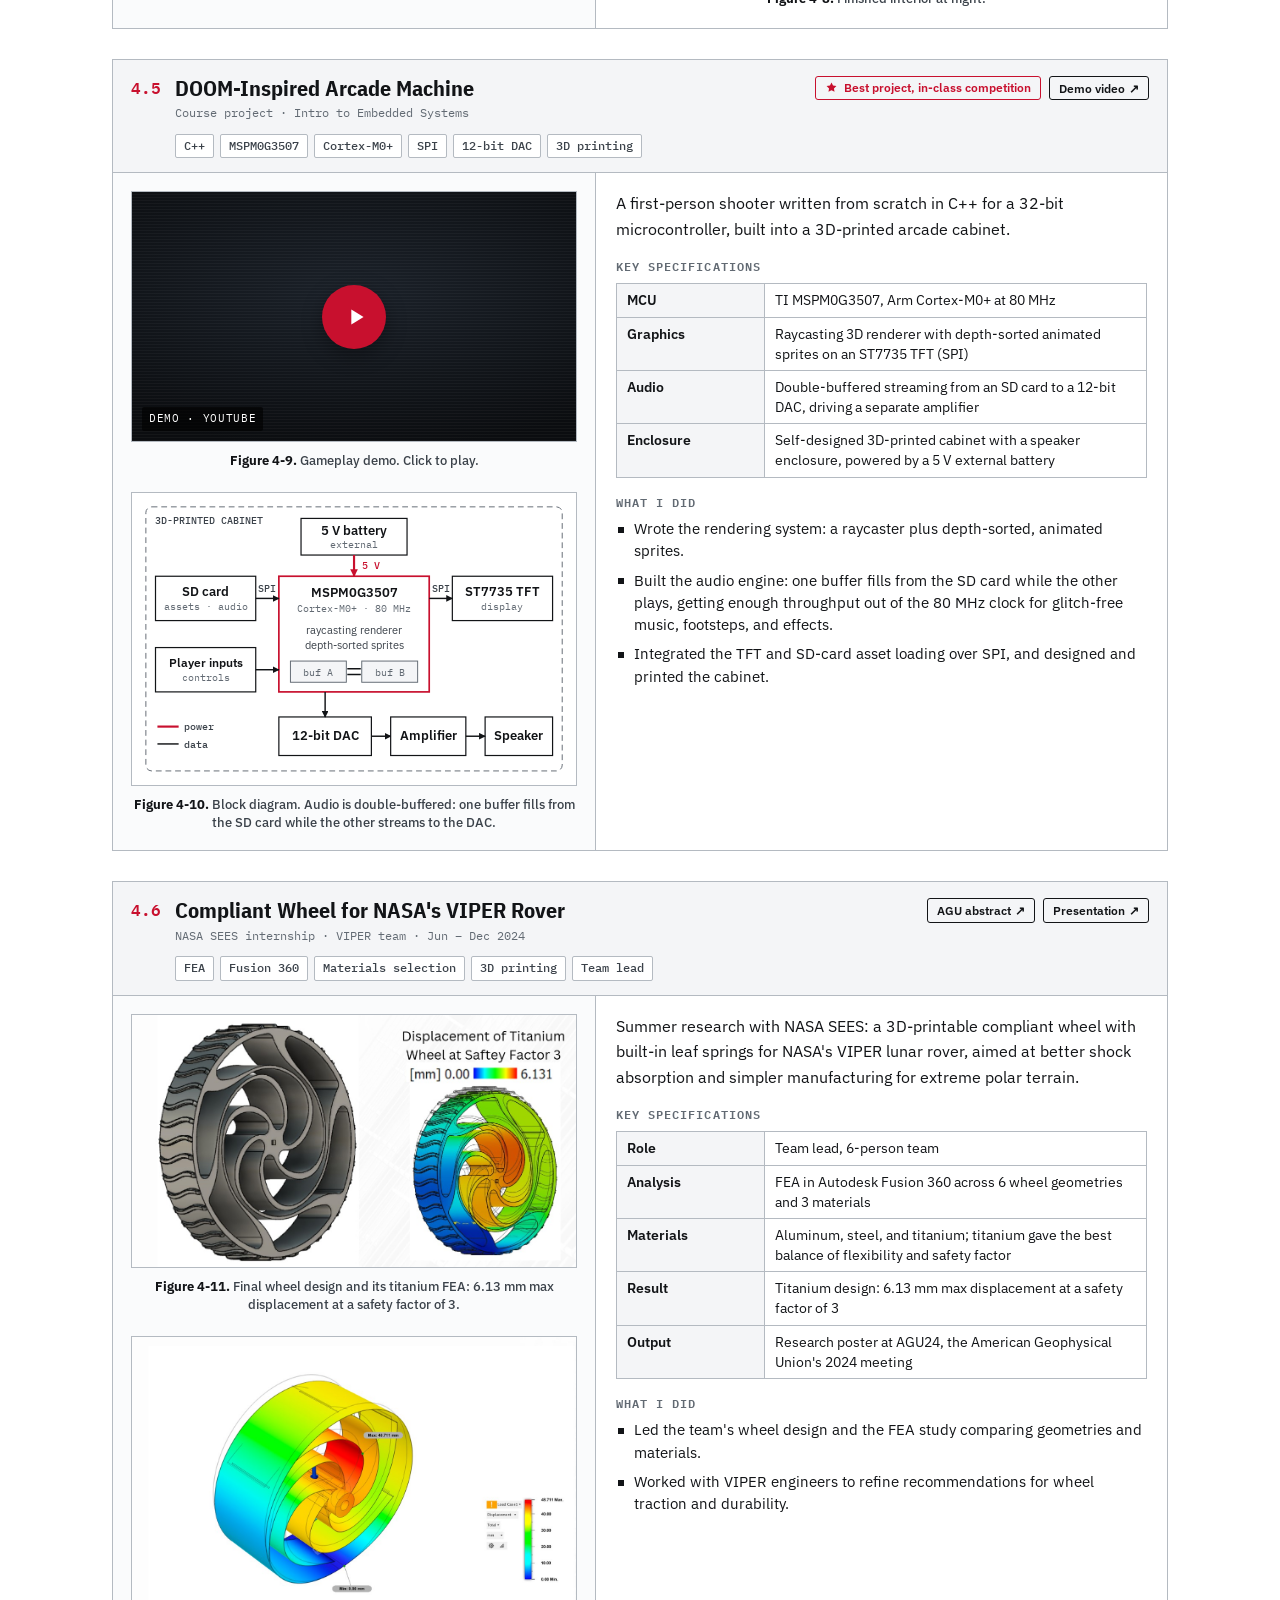
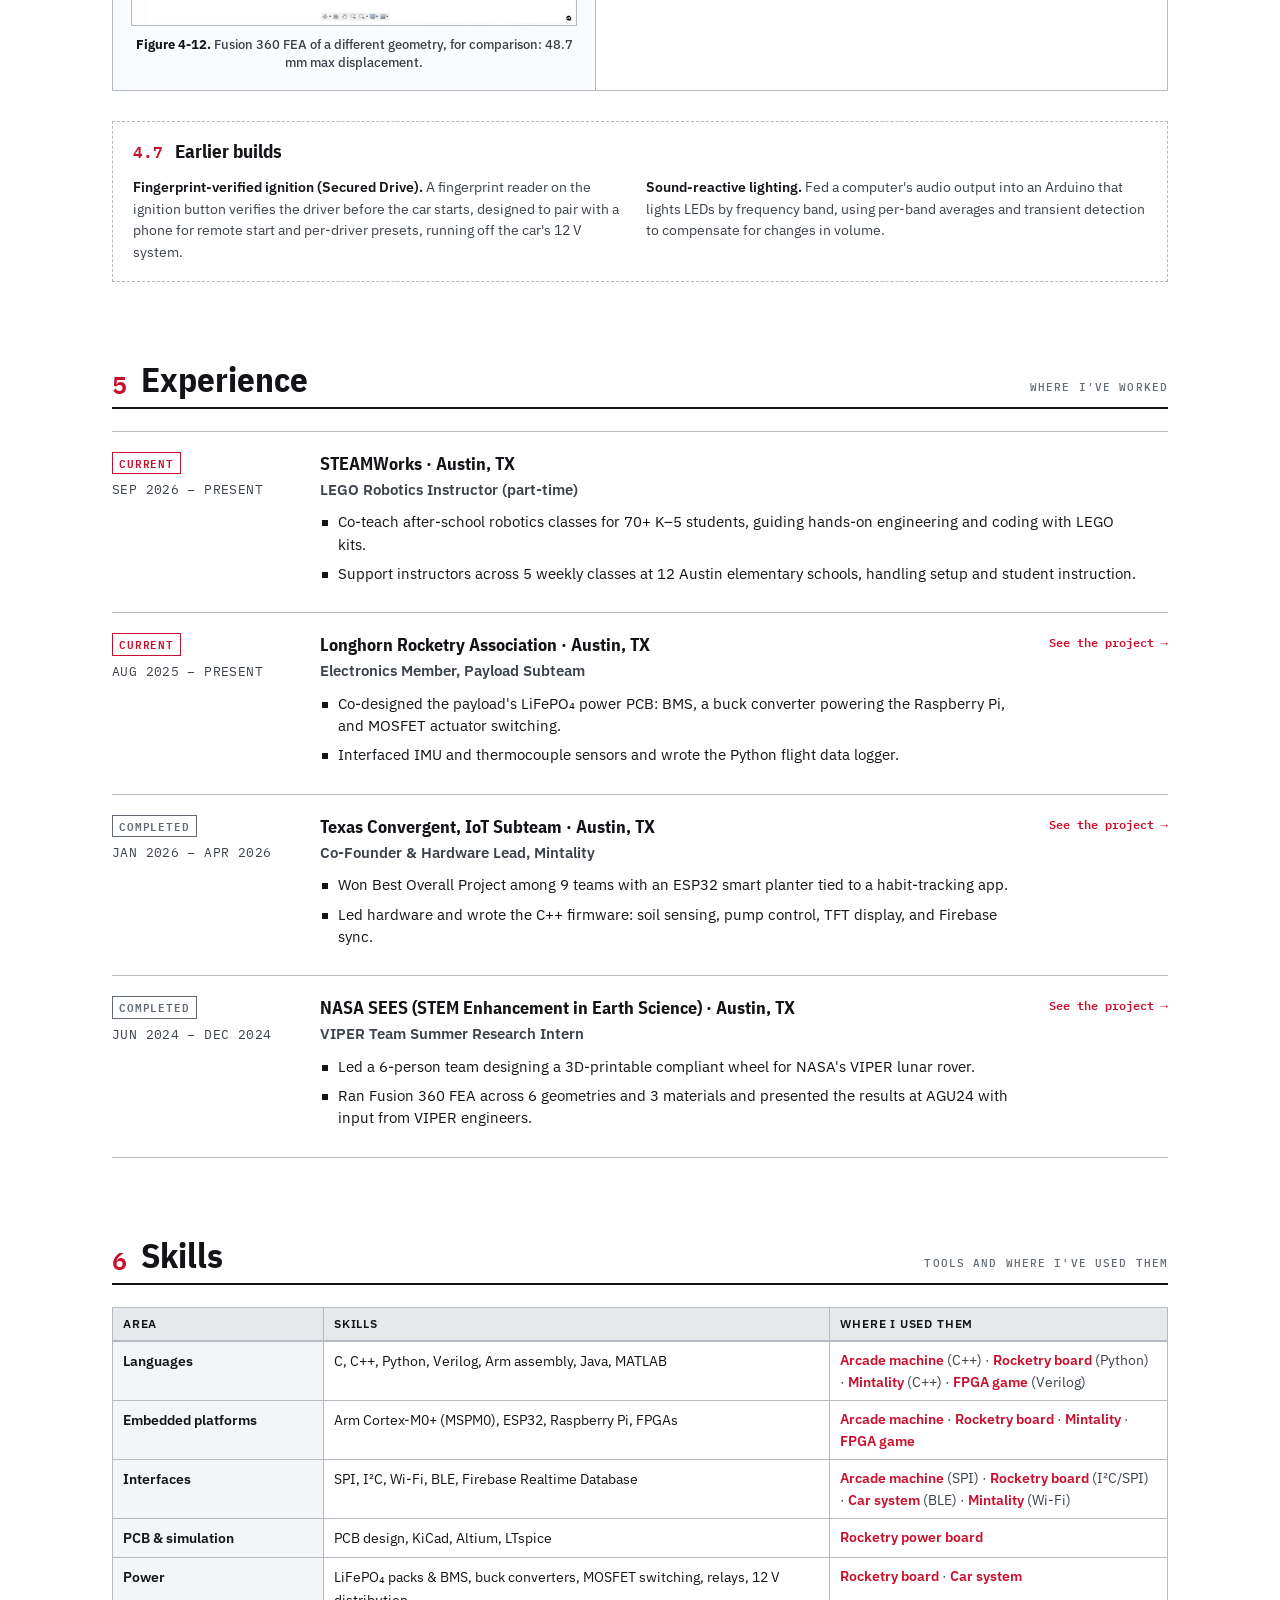
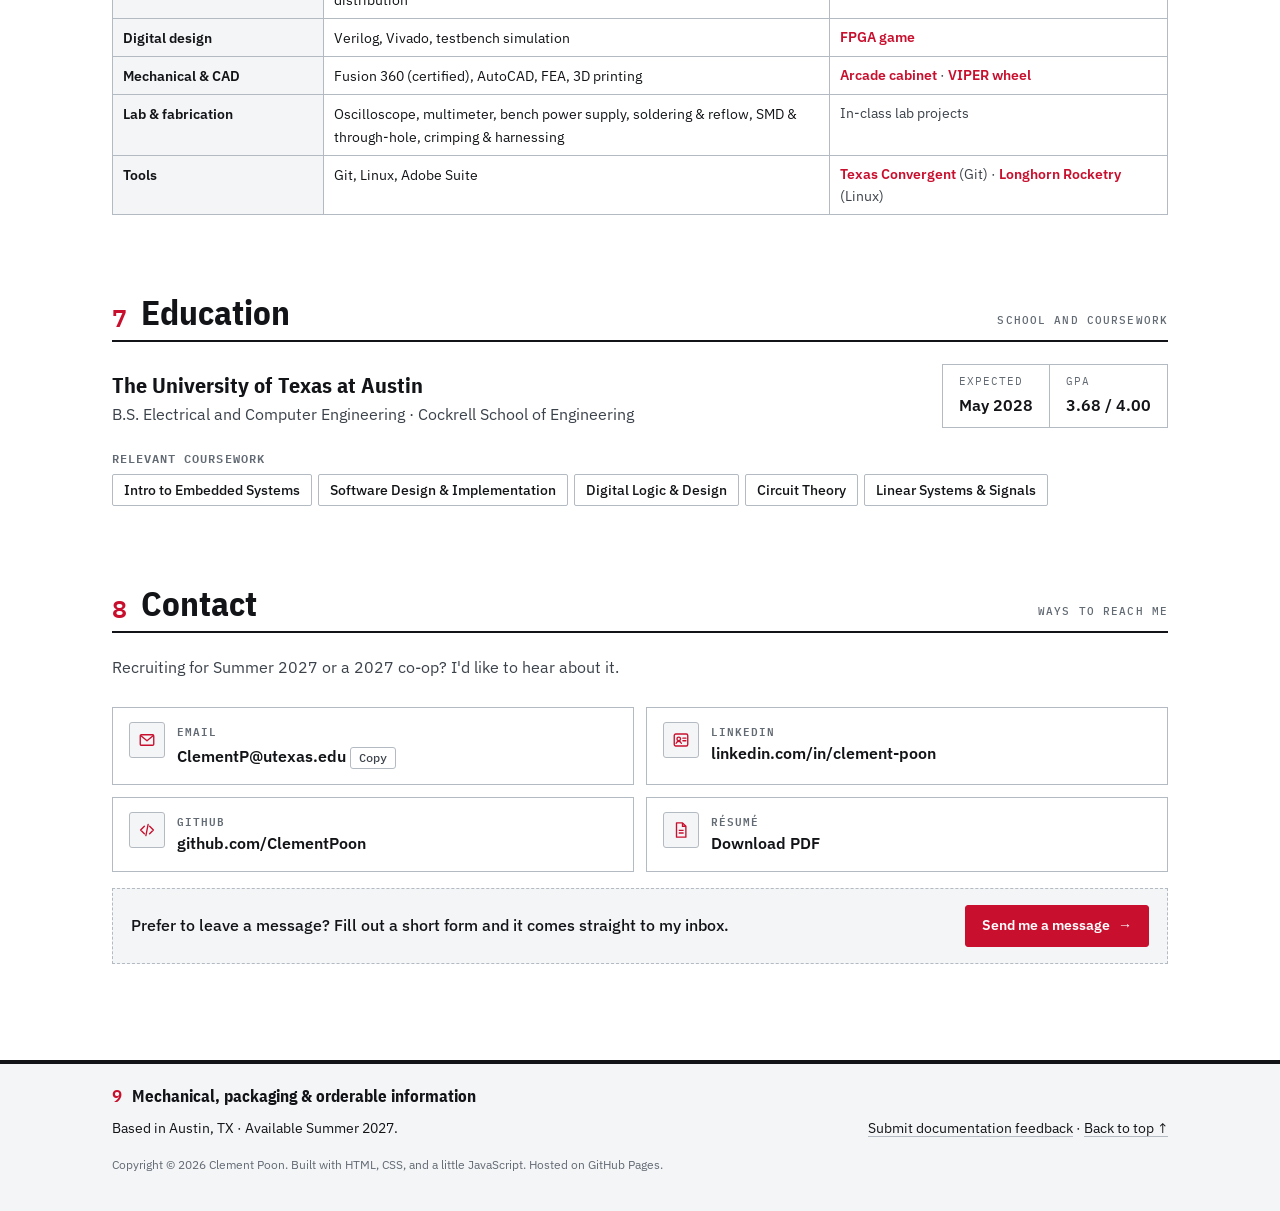
==== commit 5be21b8b: "Add files via upload" ====
--- a/index.html
+++ b/index.html
@@ -823,7 +823,7 @@
         <tr><th scope="row">Interfaces</th><td data-label="Skills">SPI, I²C, Wi-Fi, BLE, Firebase Realtime Database</td><td data-label="Where I used them"><a href="#arcade">Arcade machine</a> (SPI) · <a href="#rocketry">Rocketry board</a> (I²C/SPI) · <a href="#vehicle">Car system</a> (BLE) · <a href="#mintality">Mintality</a> (Wi-Fi)</td></tr>
         <tr><th scope="row">PCB &amp; simulation</th><td data-label="Skills">PCB design, KiCad, Altium, LTspice</td><td data-label="Where I used them"><a href="#rocketry">Rocketry power board</a></td></tr>
         <tr><th scope="row">Power</th><td data-label="Skills">LiFePO₄ packs &amp; BMS, buck converters, MOSFET switching, relays, 12 V distribution</td><td data-label="Where I used them"><a href="#rocketry">Rocketry board</a> · <a href="#vehicle">Car system</a></td></tr>
-        <tr><th scope="row">Digital design</th><td data-label="Skills">Verilog, Vivado, design verification</td><td data-label="Where I used them"><a href="#fpga">FPGA game</a></td></tr>
+        <tr><th scope="row">Digital design</th><td data-label="Skills">Verilog, Vivado, testbench simulation</td><td data-label="Where I used them"><a href="#fpga">FPGA game</a></td></tr>
         <tr><th scope="row">Mechanical &amp; CAD</th><td data-label="Skills">Fusion 360 (certified), AutoCAD, FEA, 3D printing</td><td data-label="Where I used them"><a href="#arcade">Arcade cabinet</a> · <a href="#viper">VIPER wheel</a></td></tr>
         <tr><th scope="row">Lab &amp; fabrication</th><td data-label="Skills">Oscilloscope, multimeter, bench power supply, soldering &amp; reflow, SMD &amp; through-hole, crimping &amp; harnessing</td><td data-label="Where I used them">In-class lab projects</td></tr>
         <tr><th scope="row">Tools</th><td data-label="Skills">Git, Linux, Adobe Suite</td><td data-label="Where I used them"><a href="#mintality">Texas Convergent</a> (Git) · <a href="#rocketry">Longhorn Rocketry</a> (Linux)</td></tr>
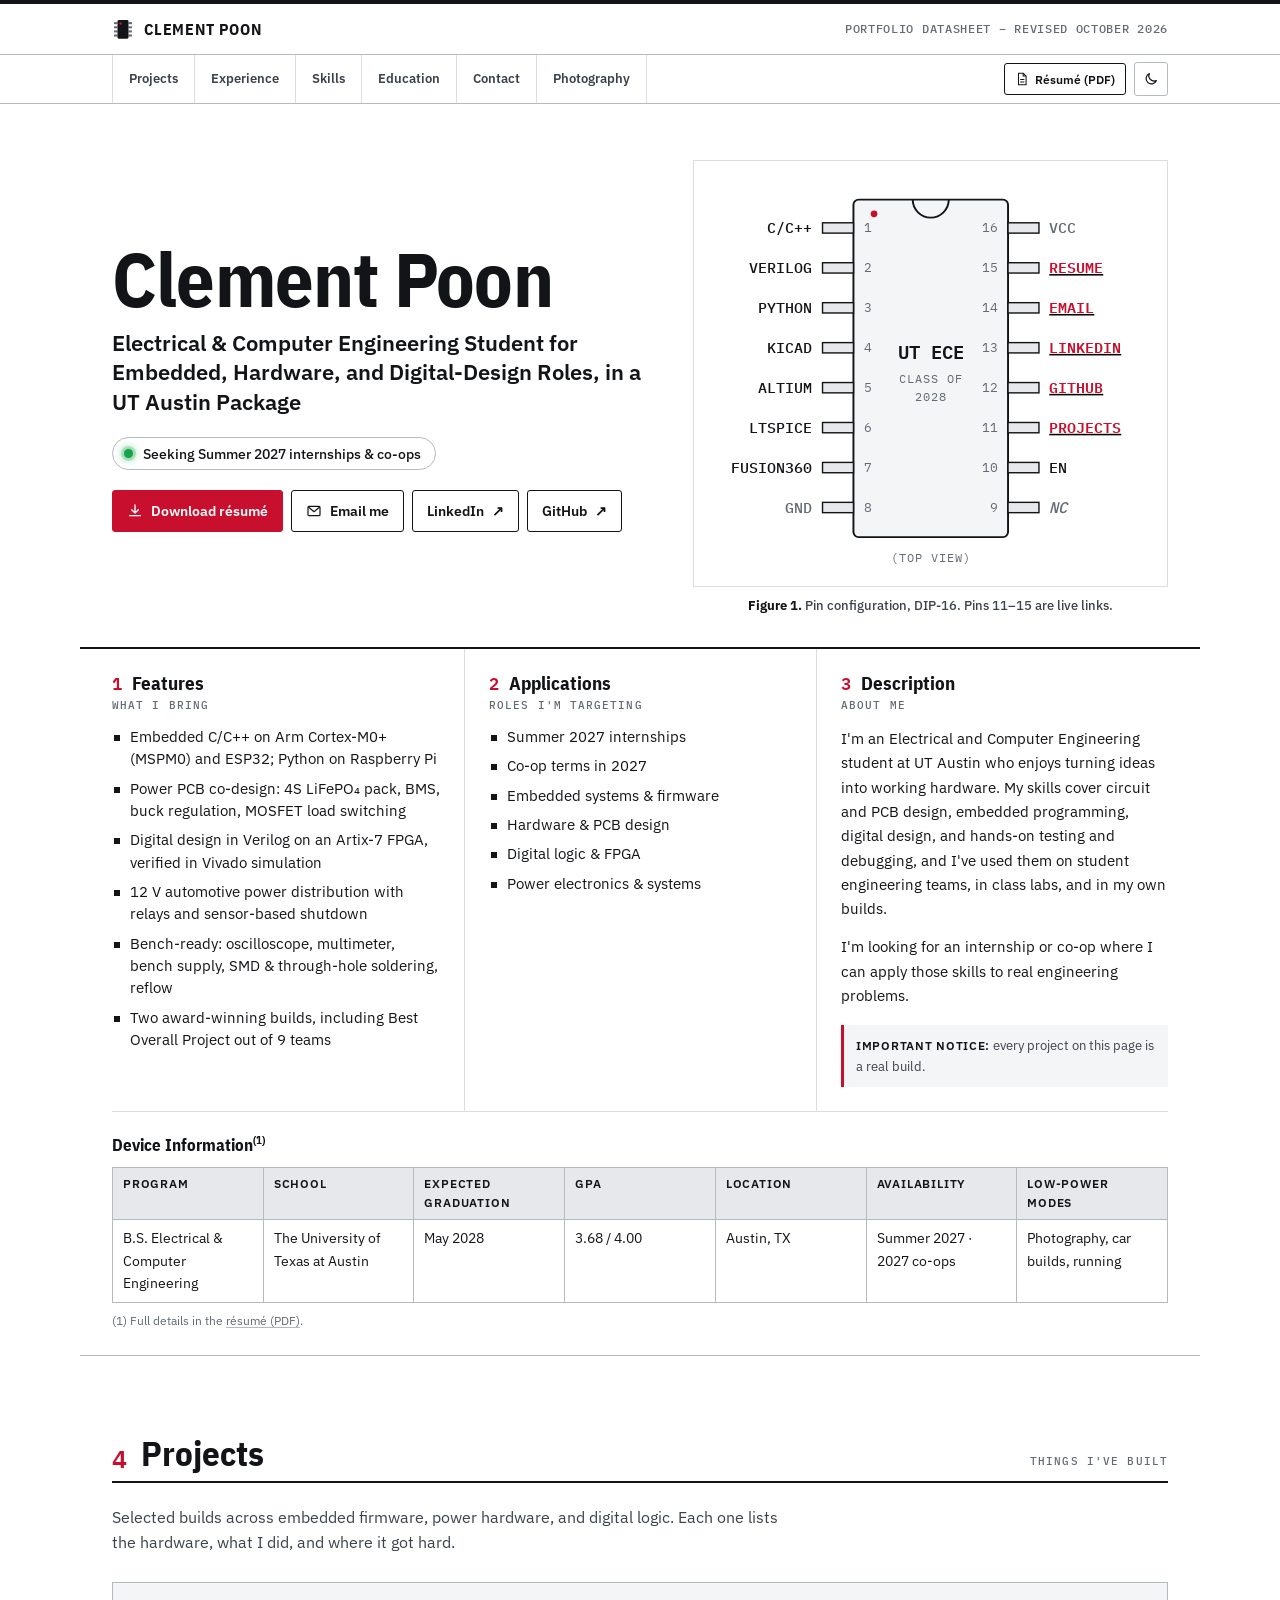
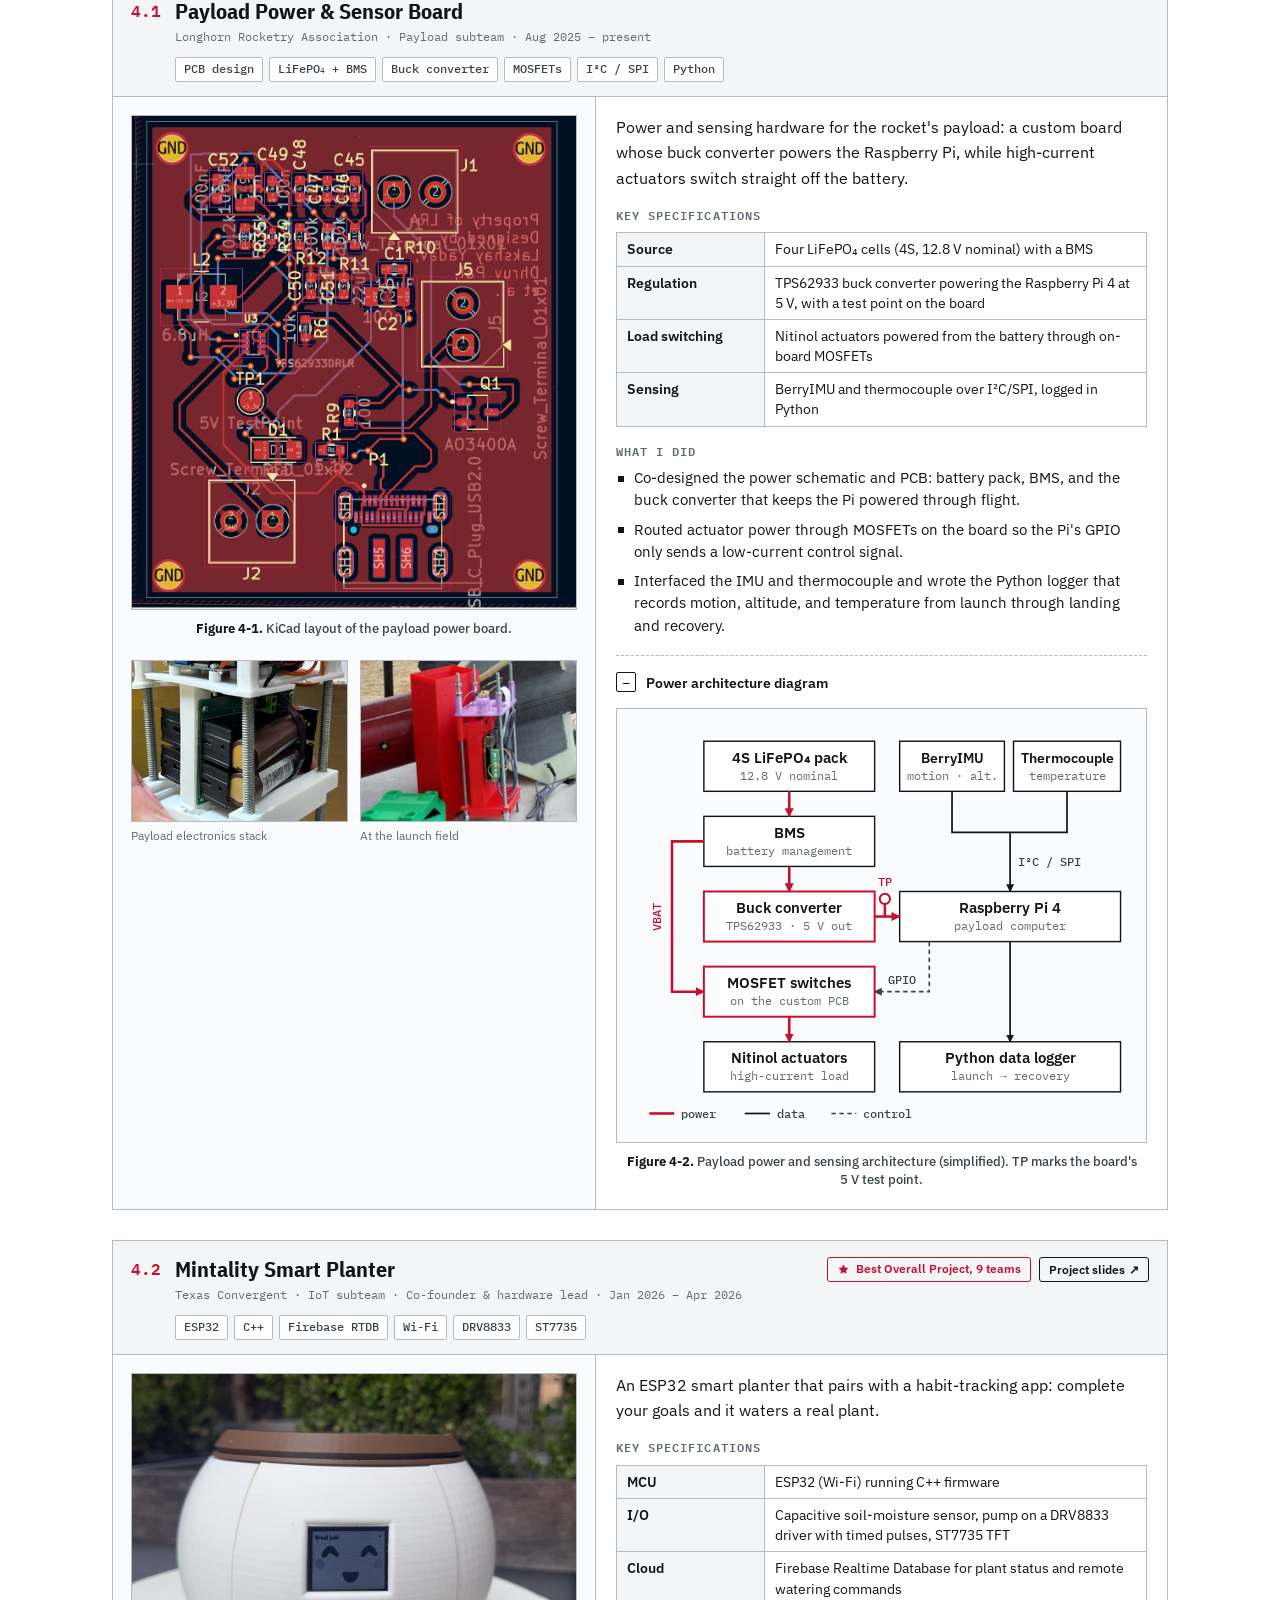
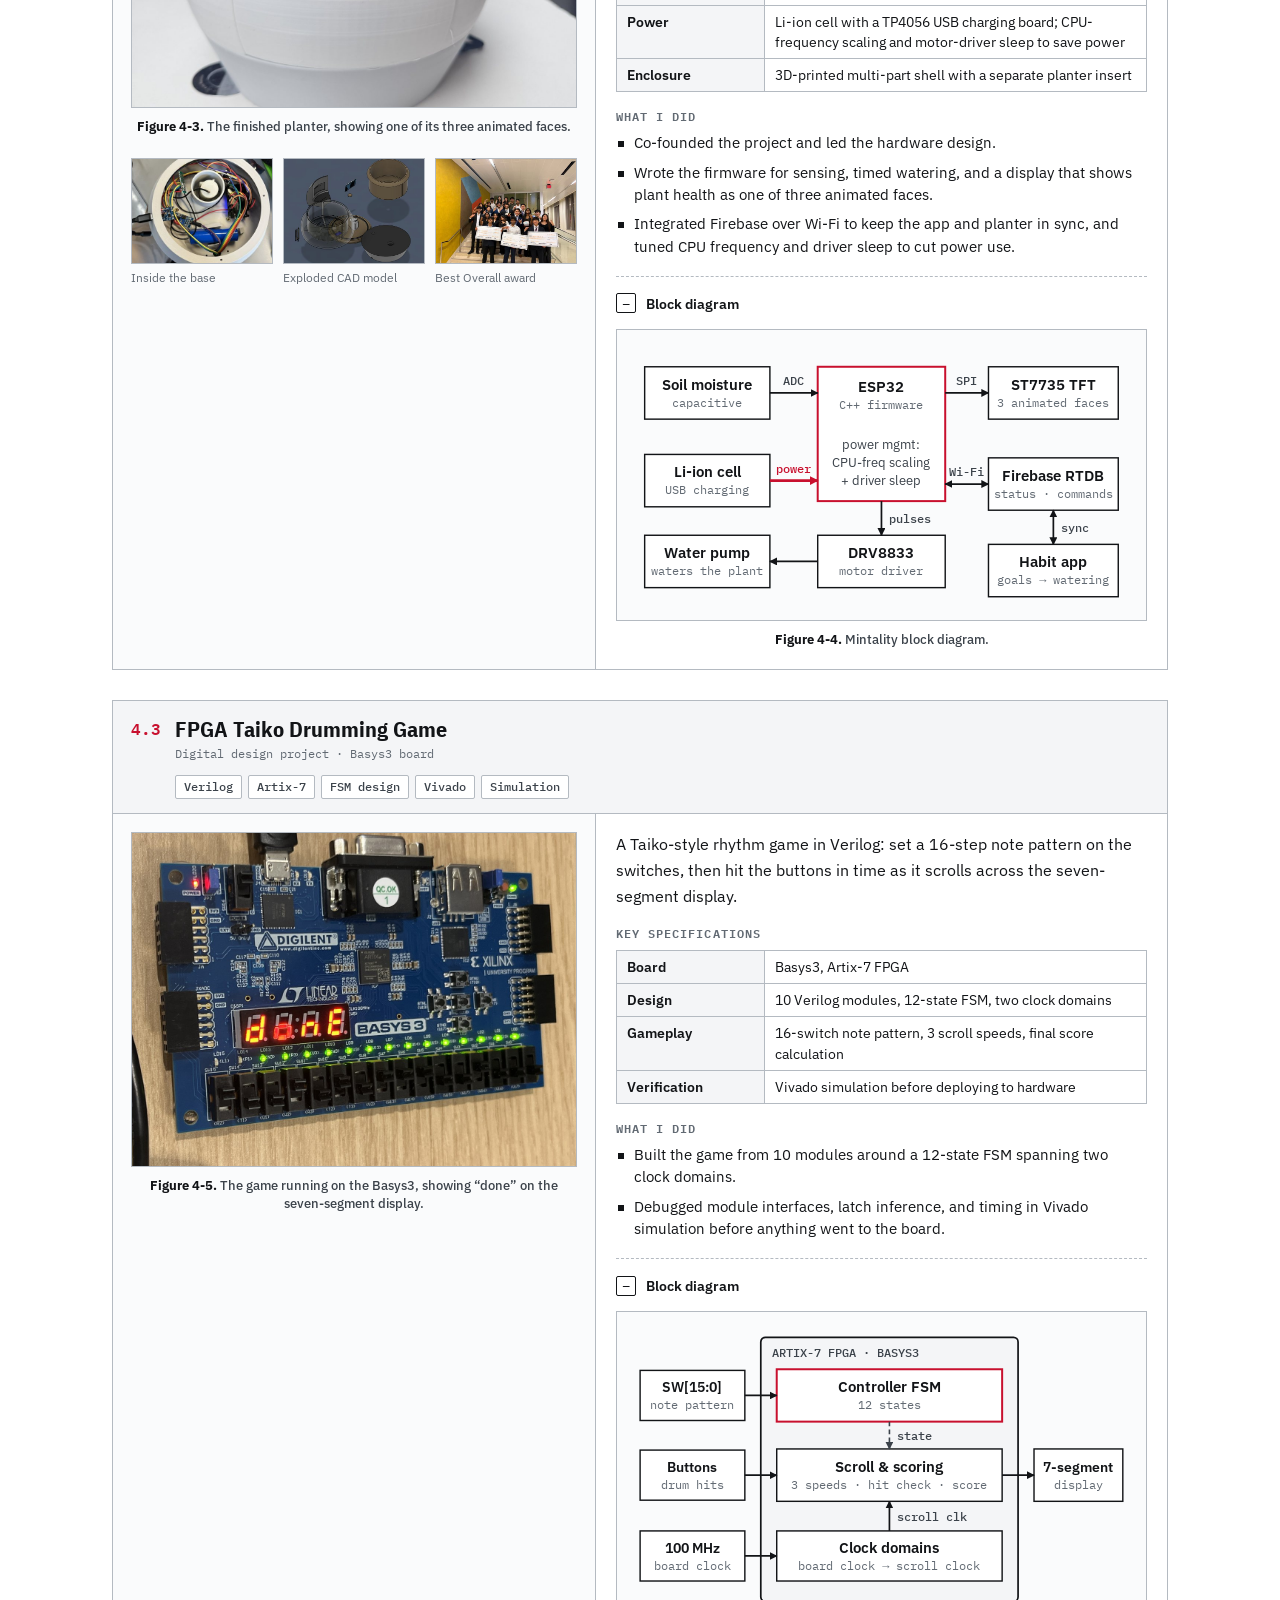
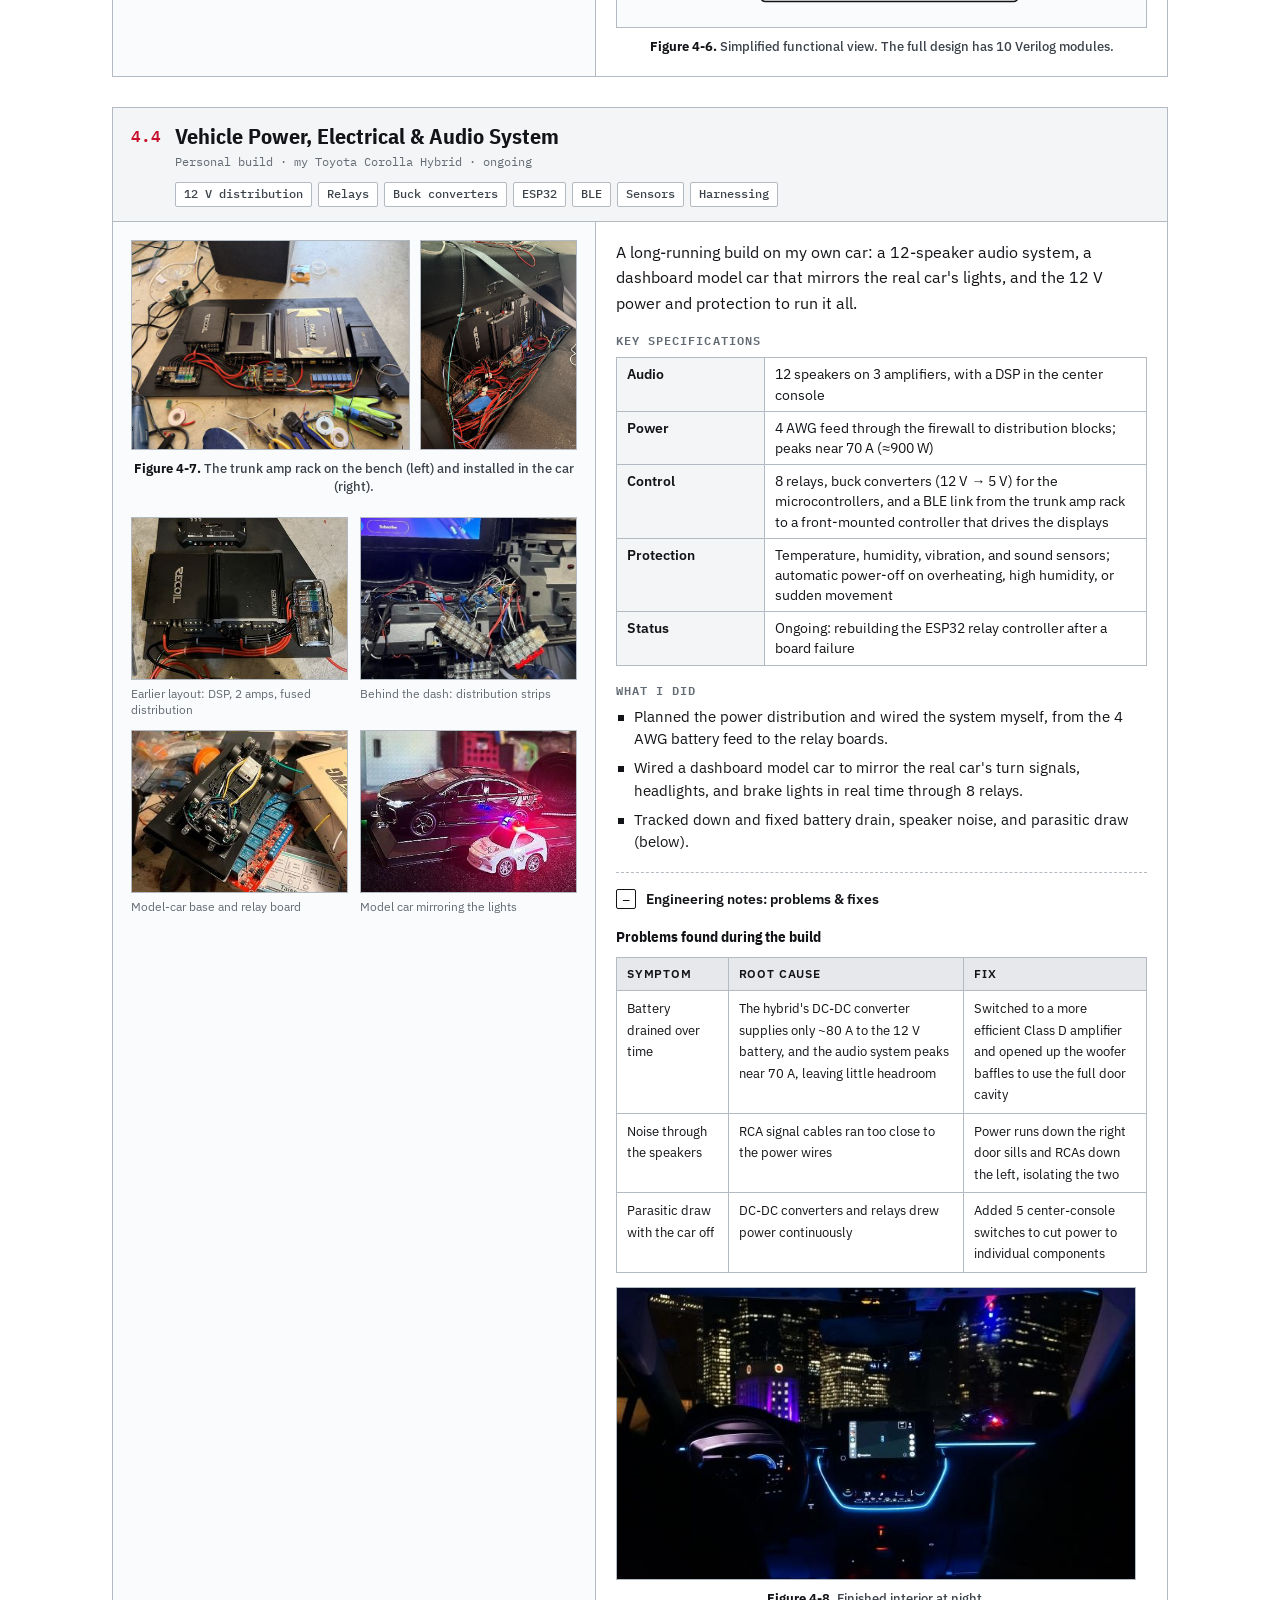
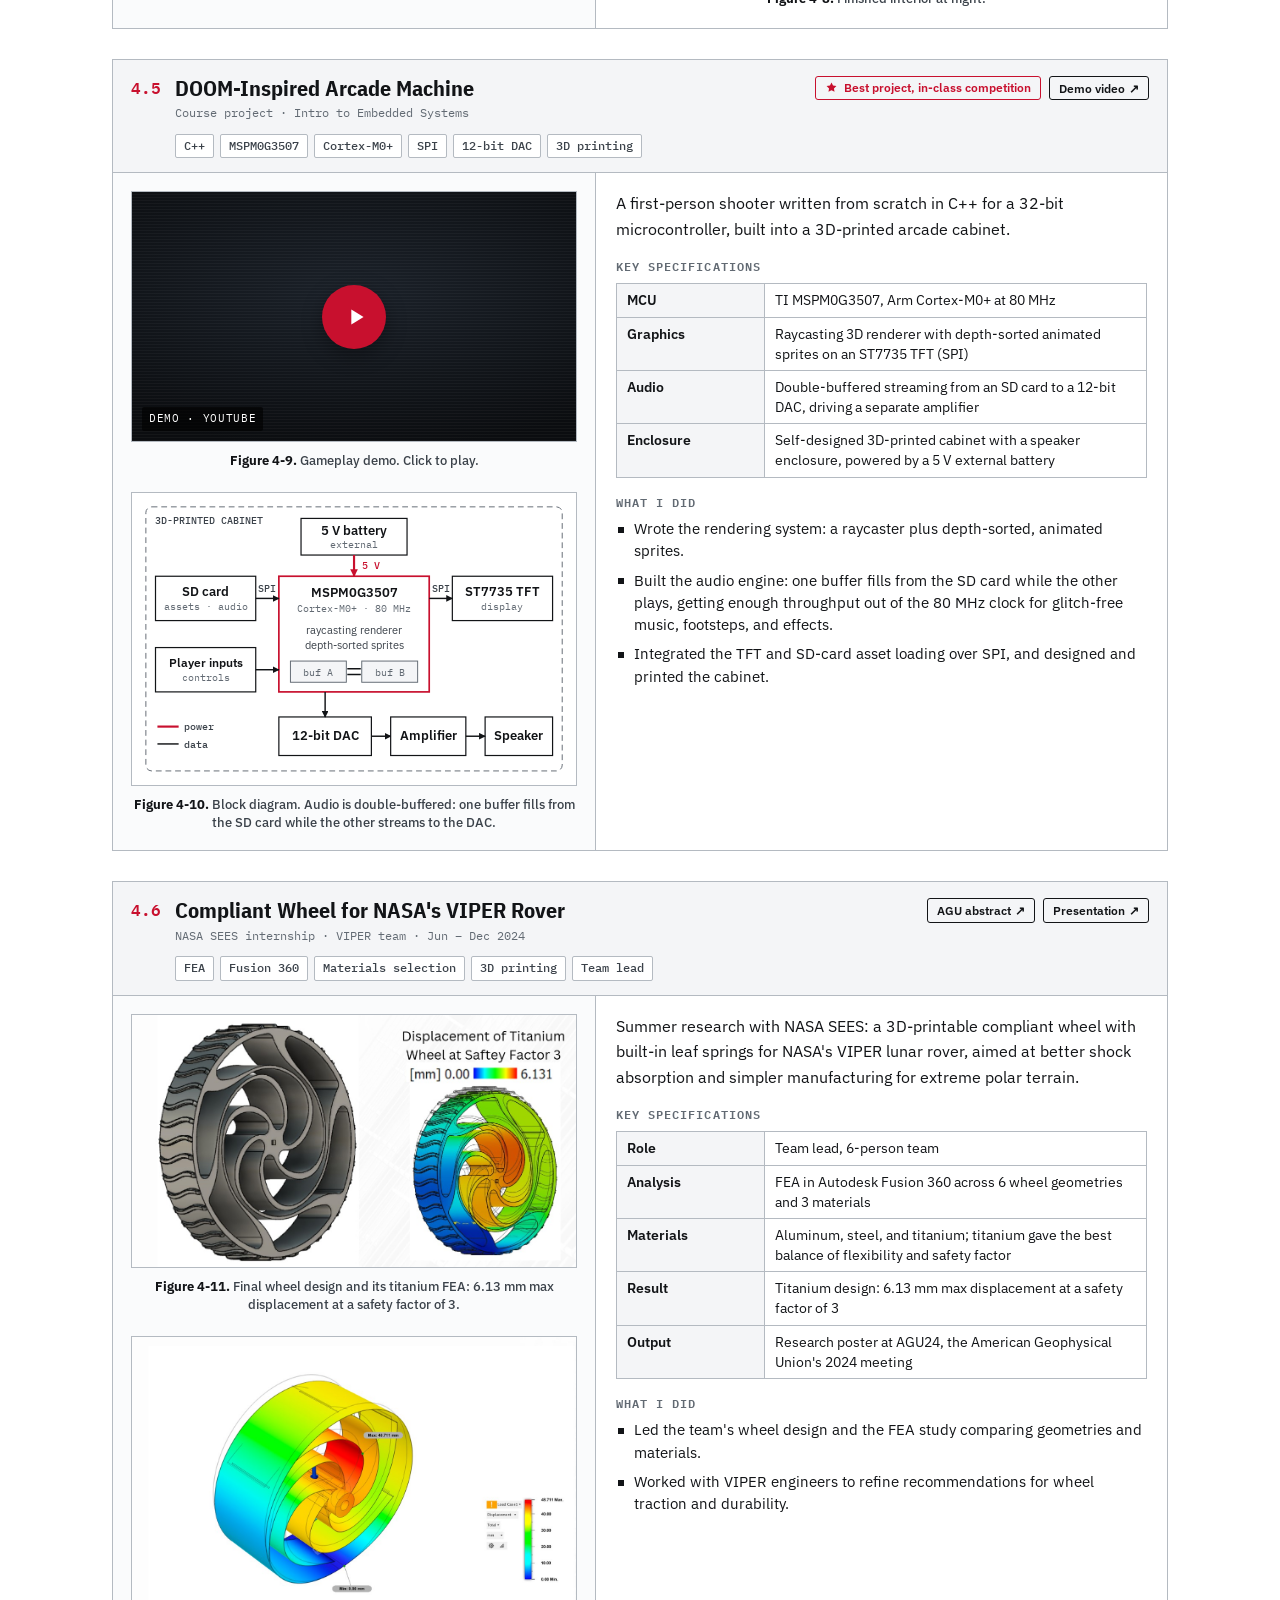
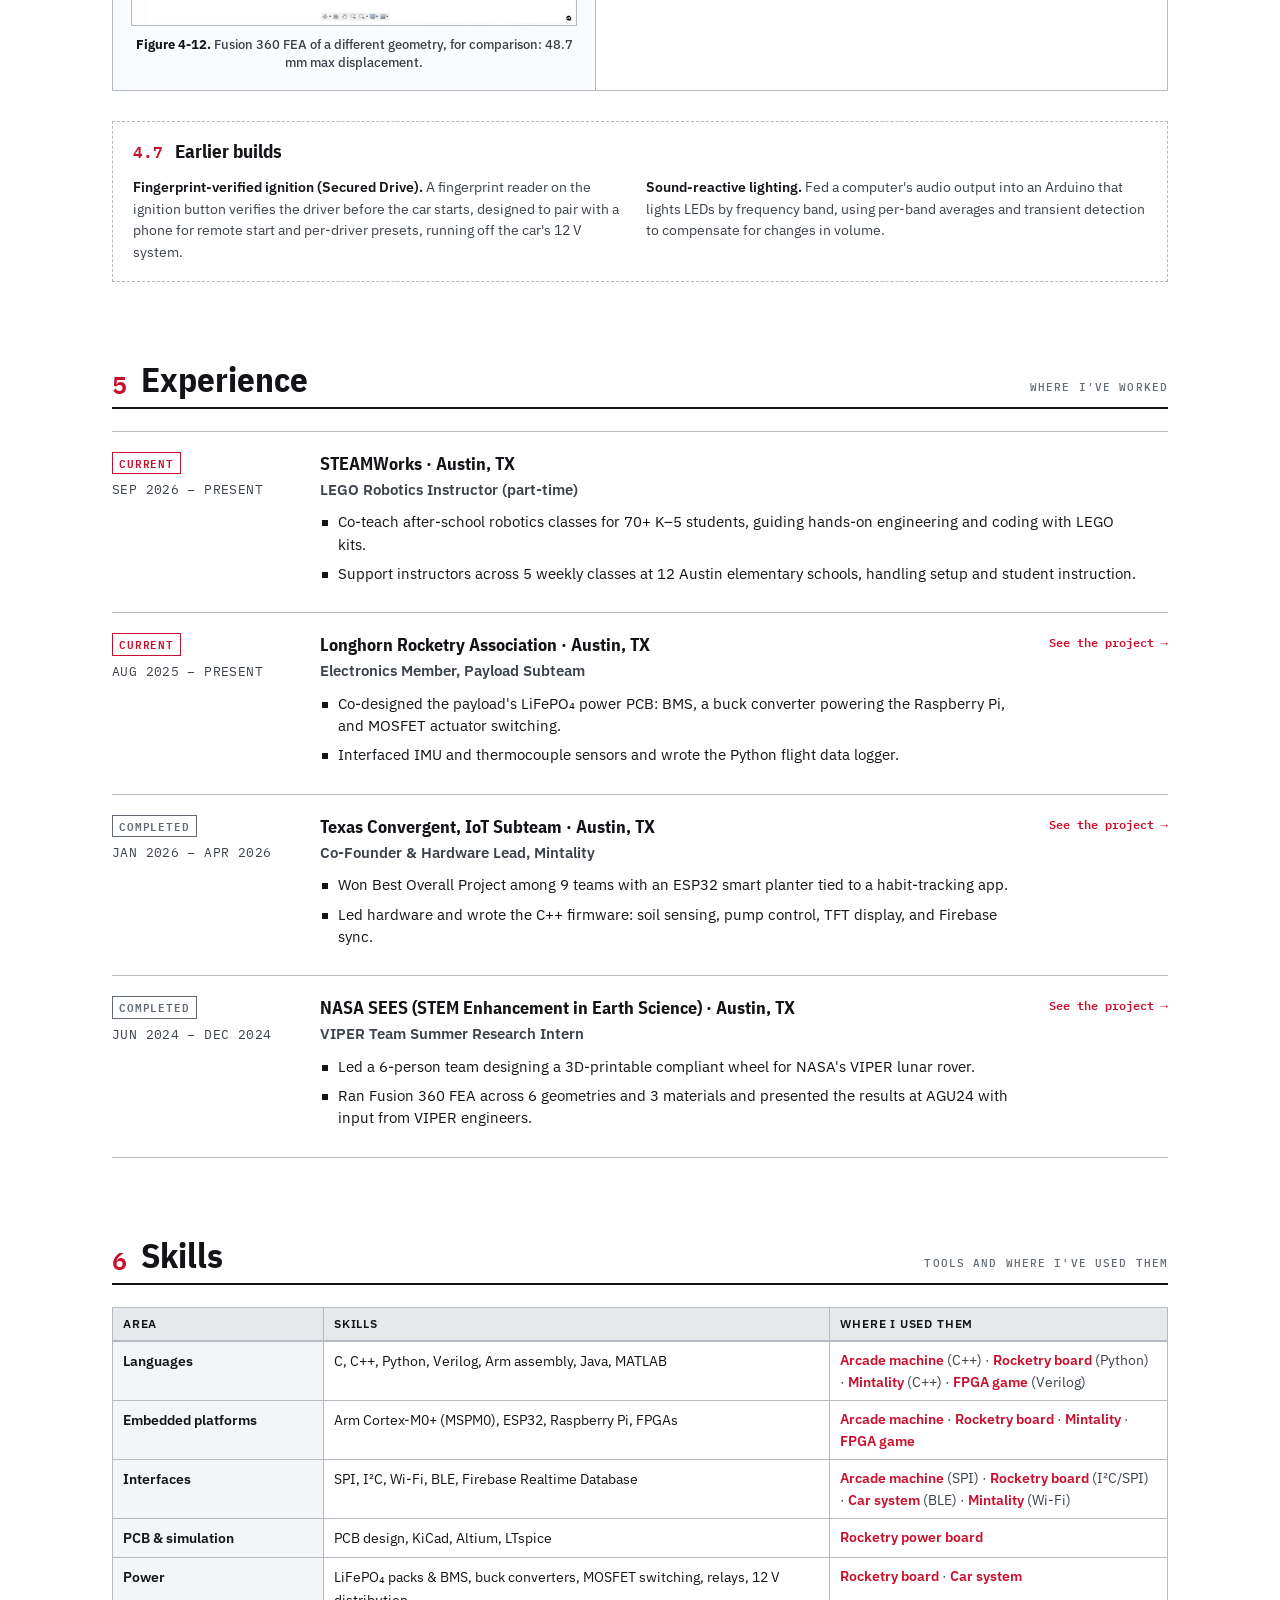
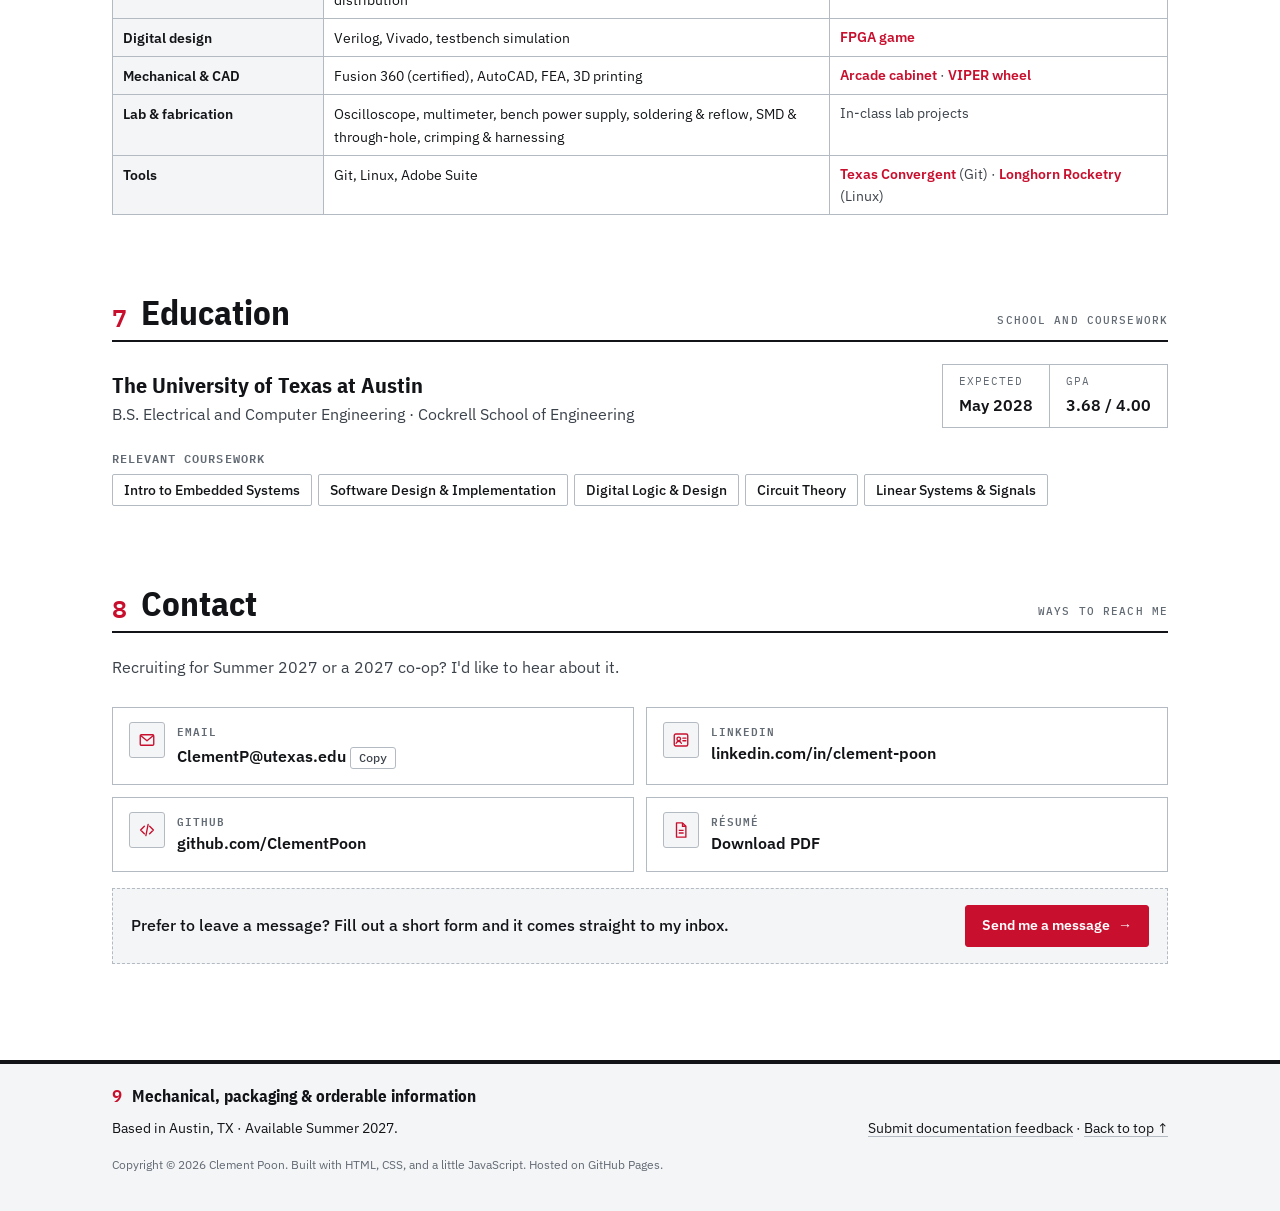
==== commit 034399f7: "Add files via upload" ====
--- a/index.html
+++ b/index.html
@@ -68,6 +68,7 @@
         <a class="tab" href="#skills">Skills</a>
         <a class="tab" href="#education">Education</a>
         <a class="tab" href="contact.html">Contact</a>
+        <a class="tab" href="photography/">Photography</a>
       </div>
       <div class="tabs__actions">
         <a class="btn btn--sm" href="assets/Clement_Poon_Resume.pdf" target="_blank" rel="noopener">
